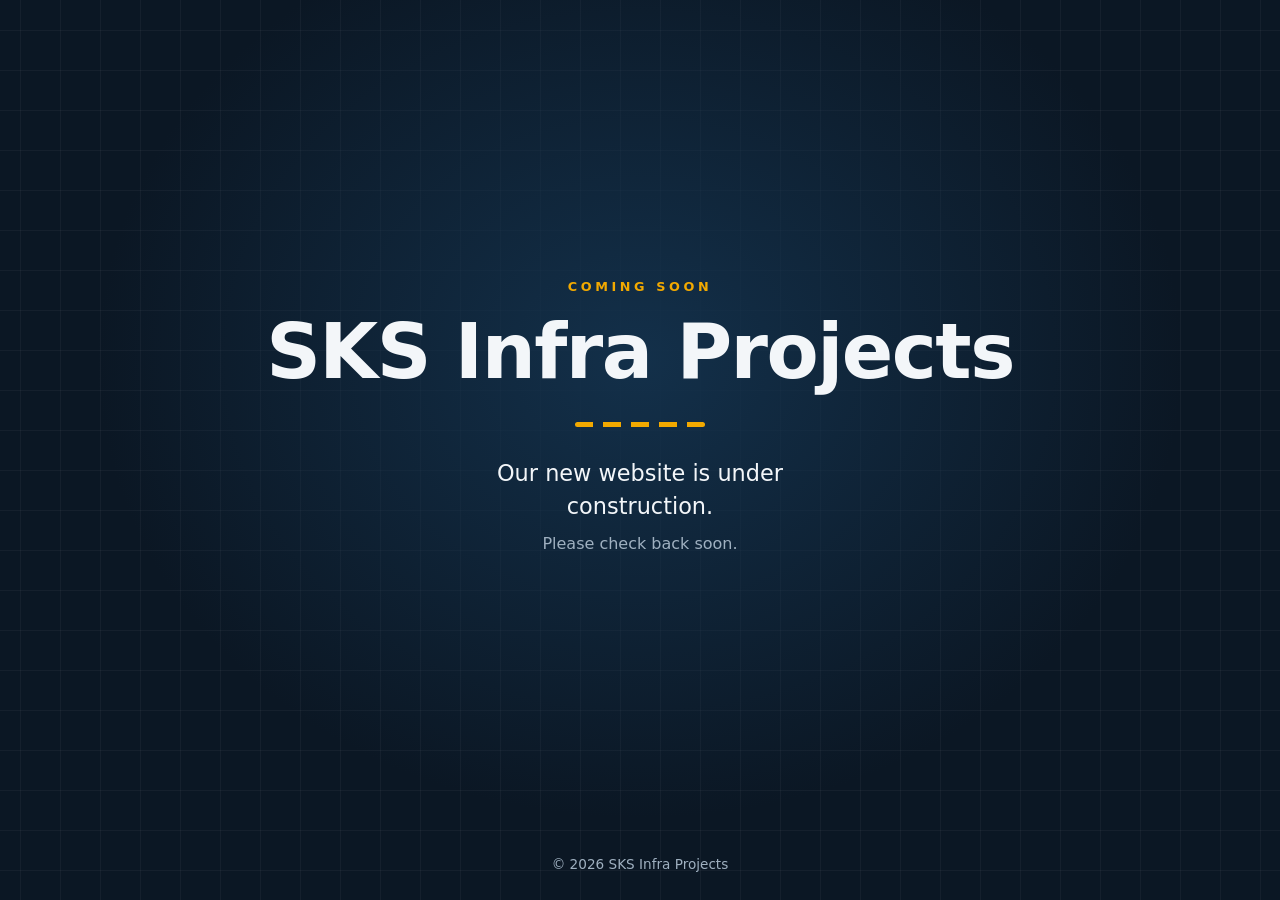
==== index.html @ acd29e77 "Restore the coming-soon page while the landing page is reviewed Takes the new landing page off the p" ====
<!doctype html>
<html lang="en">
<head>
<meta charset="utf-8">
<meta name="viewport" content="width=device-width, initial-scale=1">
<title>SKS Infra Projects</title>
<meta name="description" content="SKS Infra Projects. Our new website is coming soon.">
<meta name="theme-color" content="#0b1724">
<link rel="icon" href="data:image/svg+xml,%3Csvg xmlns='http://www.w3.org/2000/svg' viewBox='0 0 64 64'%3E%3Crect width='64' height='64' rx='12' fill='%230b1724'/%3E%3Crect x='12' y='29' width='16' height='6' rx='3' fill='%23f2a900'/%3E%3Crect x='36' y='29' width='16' height='6' rx='3' fill='%23f2a900'/%3E%3C/svg%3E">
<style>
  :root {
    --bg: #0b1724;
    --bg-glow: #13304a;
    --grid: rgba(255, 255, 255, 0.04);
    --text: #f3f6f9;
    --muted: #9fb0c0;
    --accent: #f2a900;
  }
  * { box-sizing: border-box; margin: 0; padding: 0; }
  body {
    min-height: 100vh;
    min-height: 100svh;
    display: flex;
    flex-direction: column;
    background-color: var(--bg);
    background-image:
      radial-gradient(ellipse at 50% 40%, var(--bg-glow) 0%, transparent 60%),
      linear-gradient(var(--grid) 1px, transparent 1px),
      linear-gradient(90deg, var(--grid) 1px, transparent 1px);
    background-size: 100% 100%, 40px 40px, 40px 40px;
    background-position: center;
    color: var(--text);
    font-family: "Segoe UI", system-ui, -apple-system, Roboto, "Helvetica Neue", Arial, sans-serif;
    -webkit-font-smoothing: antialiased;
  }
  main {
    flex: 1;
    display: flex;
    flex-direction: column;
    align-items: center;
    justify-content: center;
    text-align: center;
    padding: 48px 20px;
  }
  .eyebrow {
    color: var(--accent);
    font-size: 0.8rem;
    font-weight: 700;
    letter-spacing: 0.28em;
    text-transform: uppercase;
    margin-bottom: 18px;
  }
  h1 {
    font-size: clamp(2.4rem, 7.5vw, 4.75rem);
    font-weight: 800;
    letter-spacing: -0.02em;
    line-height: 1.05;
    text-wrap: balance;
  }
  .road {
    width: 130px;
    height: 5px;
    margin: 30px auto;
    border-radius: 3px;
    background: repeating-linear-gradient(90deg, var(--accent) 0 18px, transparent 18px 28px);
  }
  .lead {
    font-size: clamp(1.1rem, 2.6vw, 1.4rem);
    max-width: 30ch;
    line-height: 1.5;
  }
  .sub {
    color: var(--muted);
    margin-top: 10px;
    font-size: 1rem;
  }
  footer {
    text-align: center;
    padding: 24px 20px 28px;
    color: var(--muted);
    font-size: 0.85rem;
  }
</style>
</head>
<body>
  <main>
    <p class="eyebrow">Coming soon</p>
    <h1>SKS Infra Projects</h1>
    <div class="road" aria-hidden="true"></div>
    <p class="lead">Our new website is under construction.</p>
    <p class="sub">Please check back soon.</p>
  </main>
  <footer>&copy; 2026 SKS Infra Projects</footer>
</body>
</html>
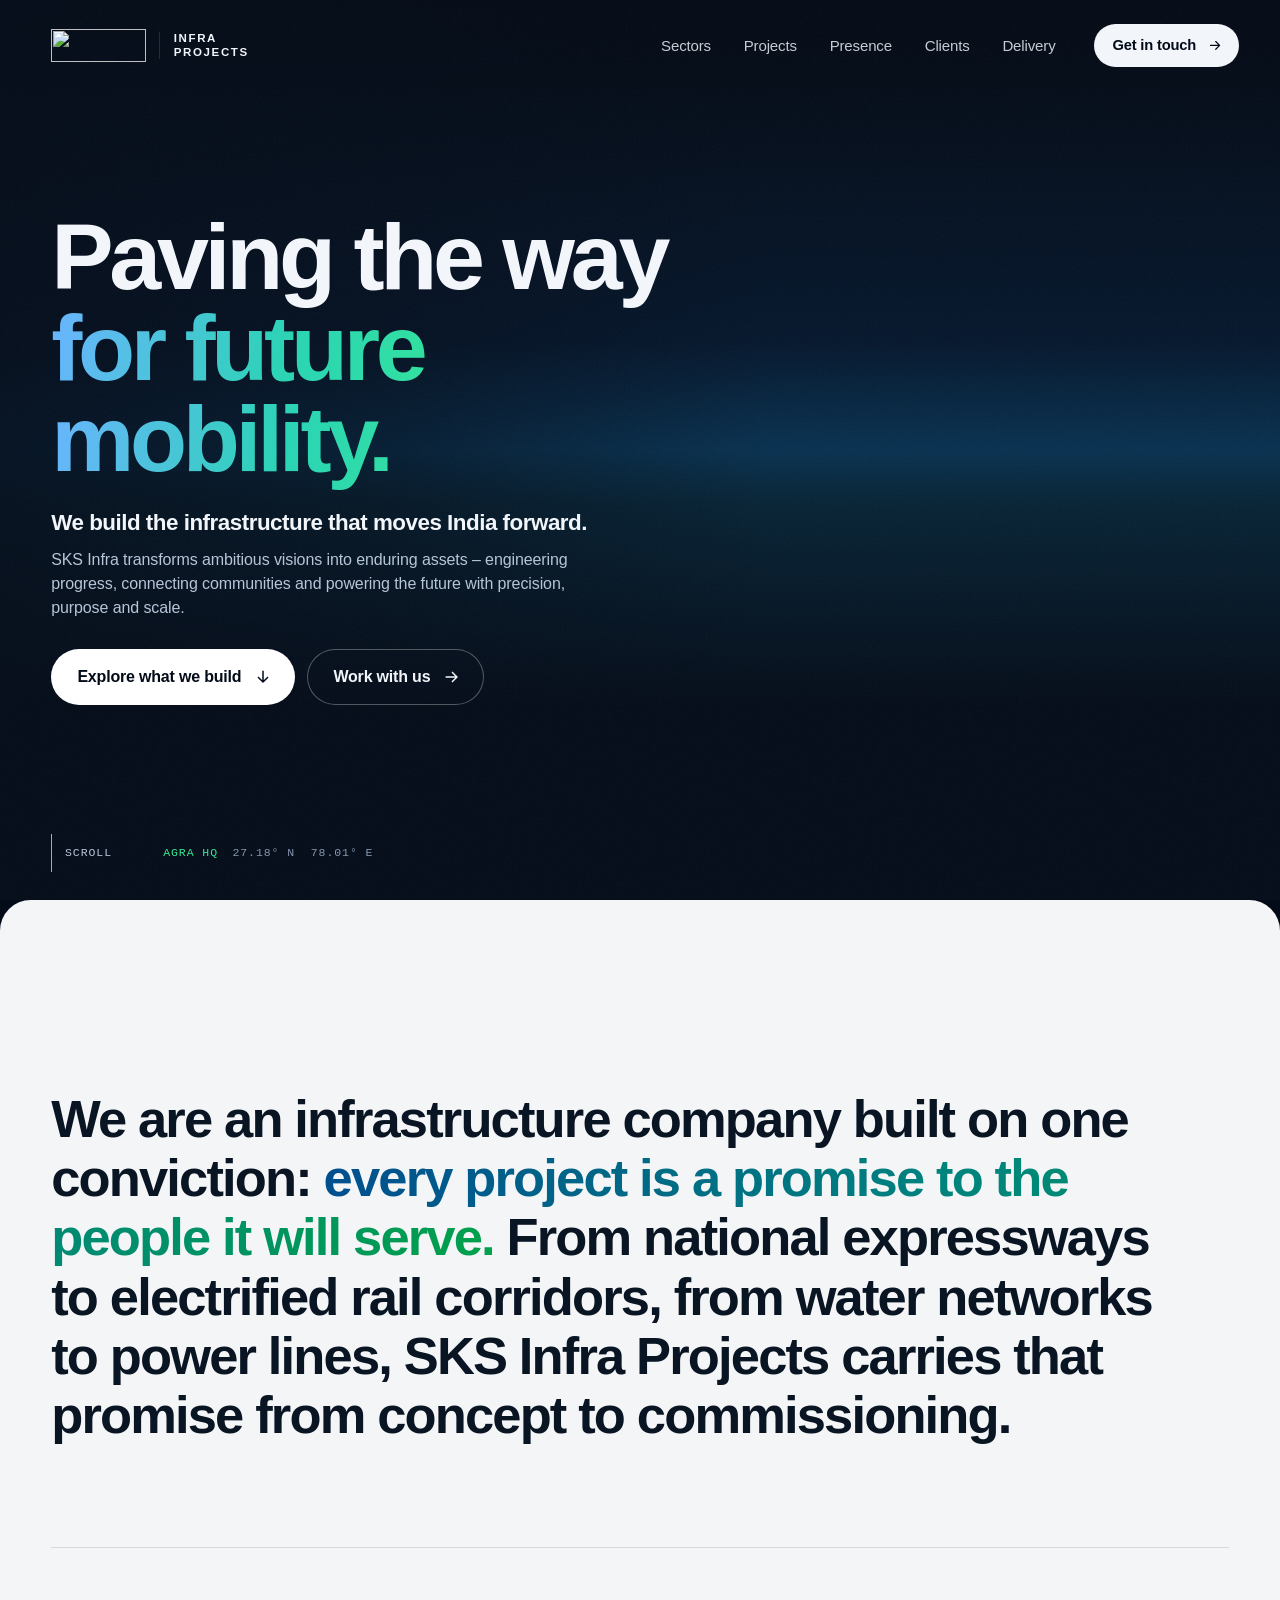
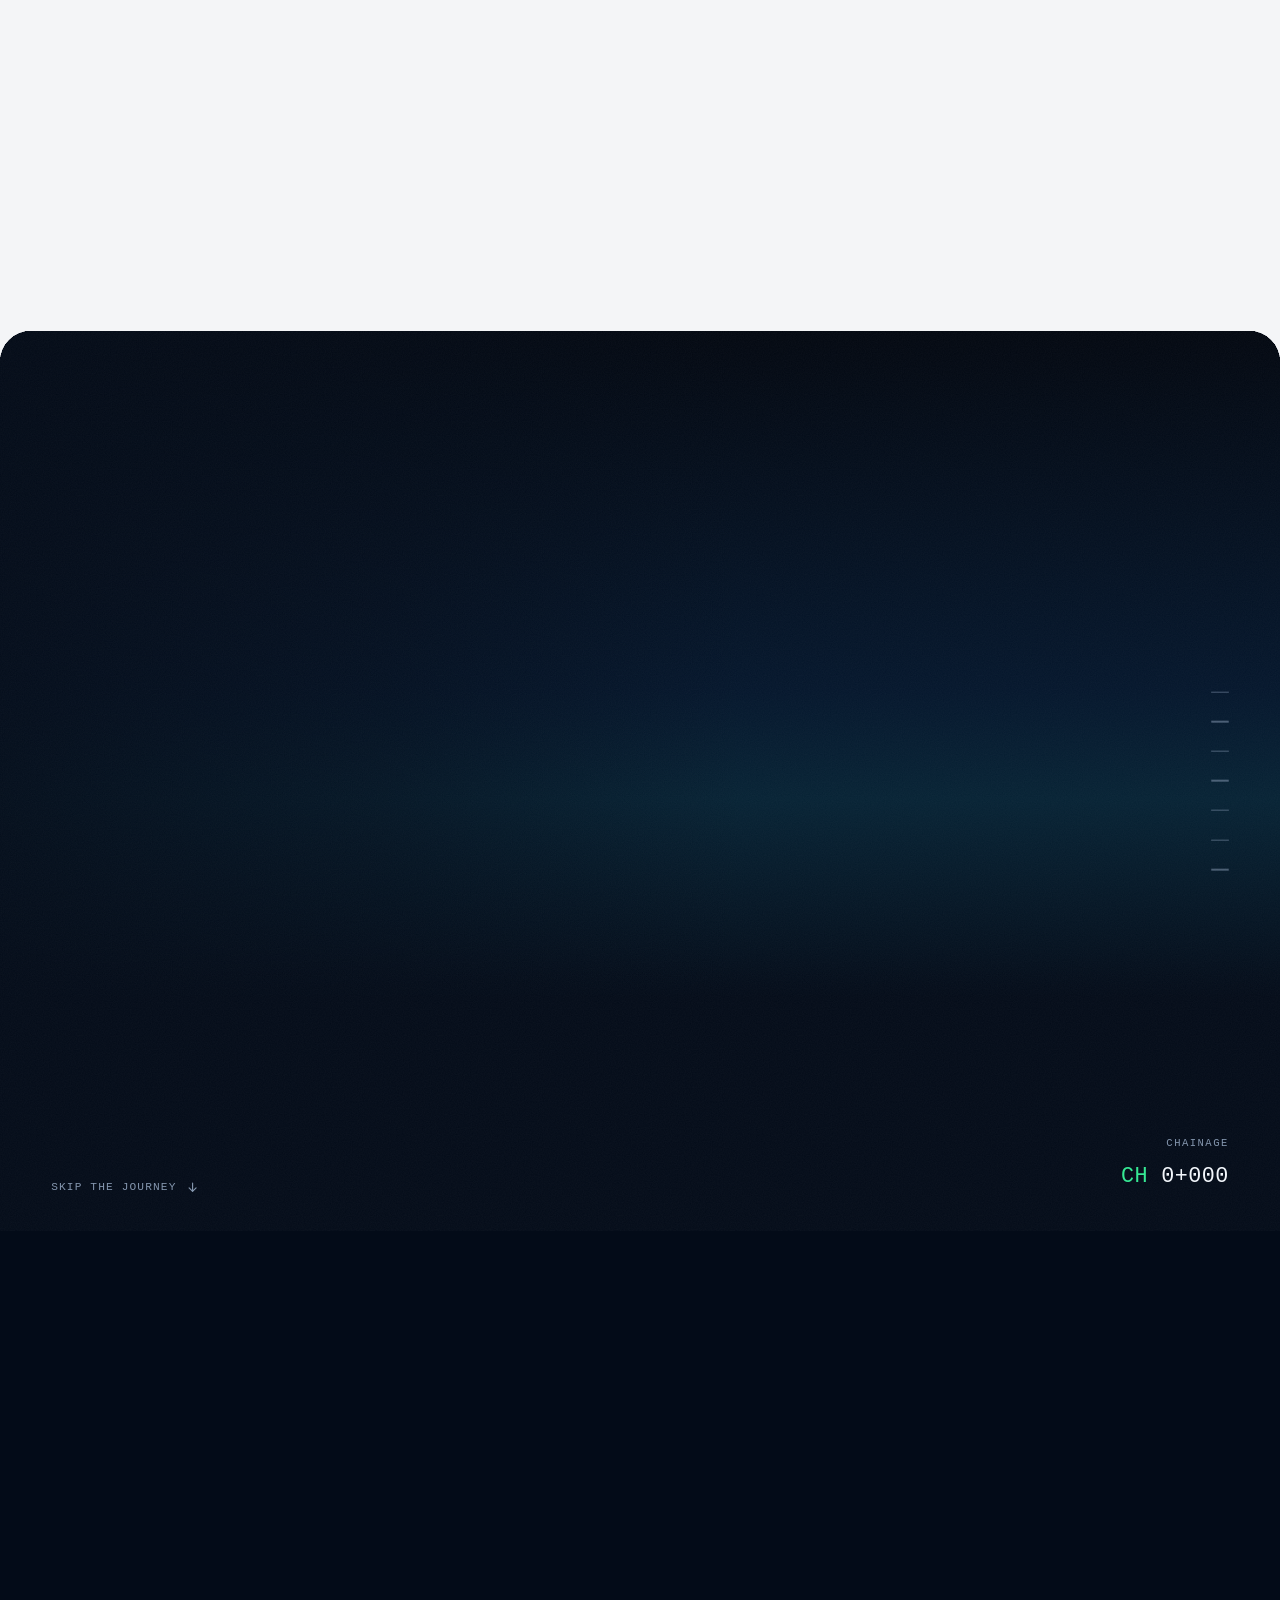
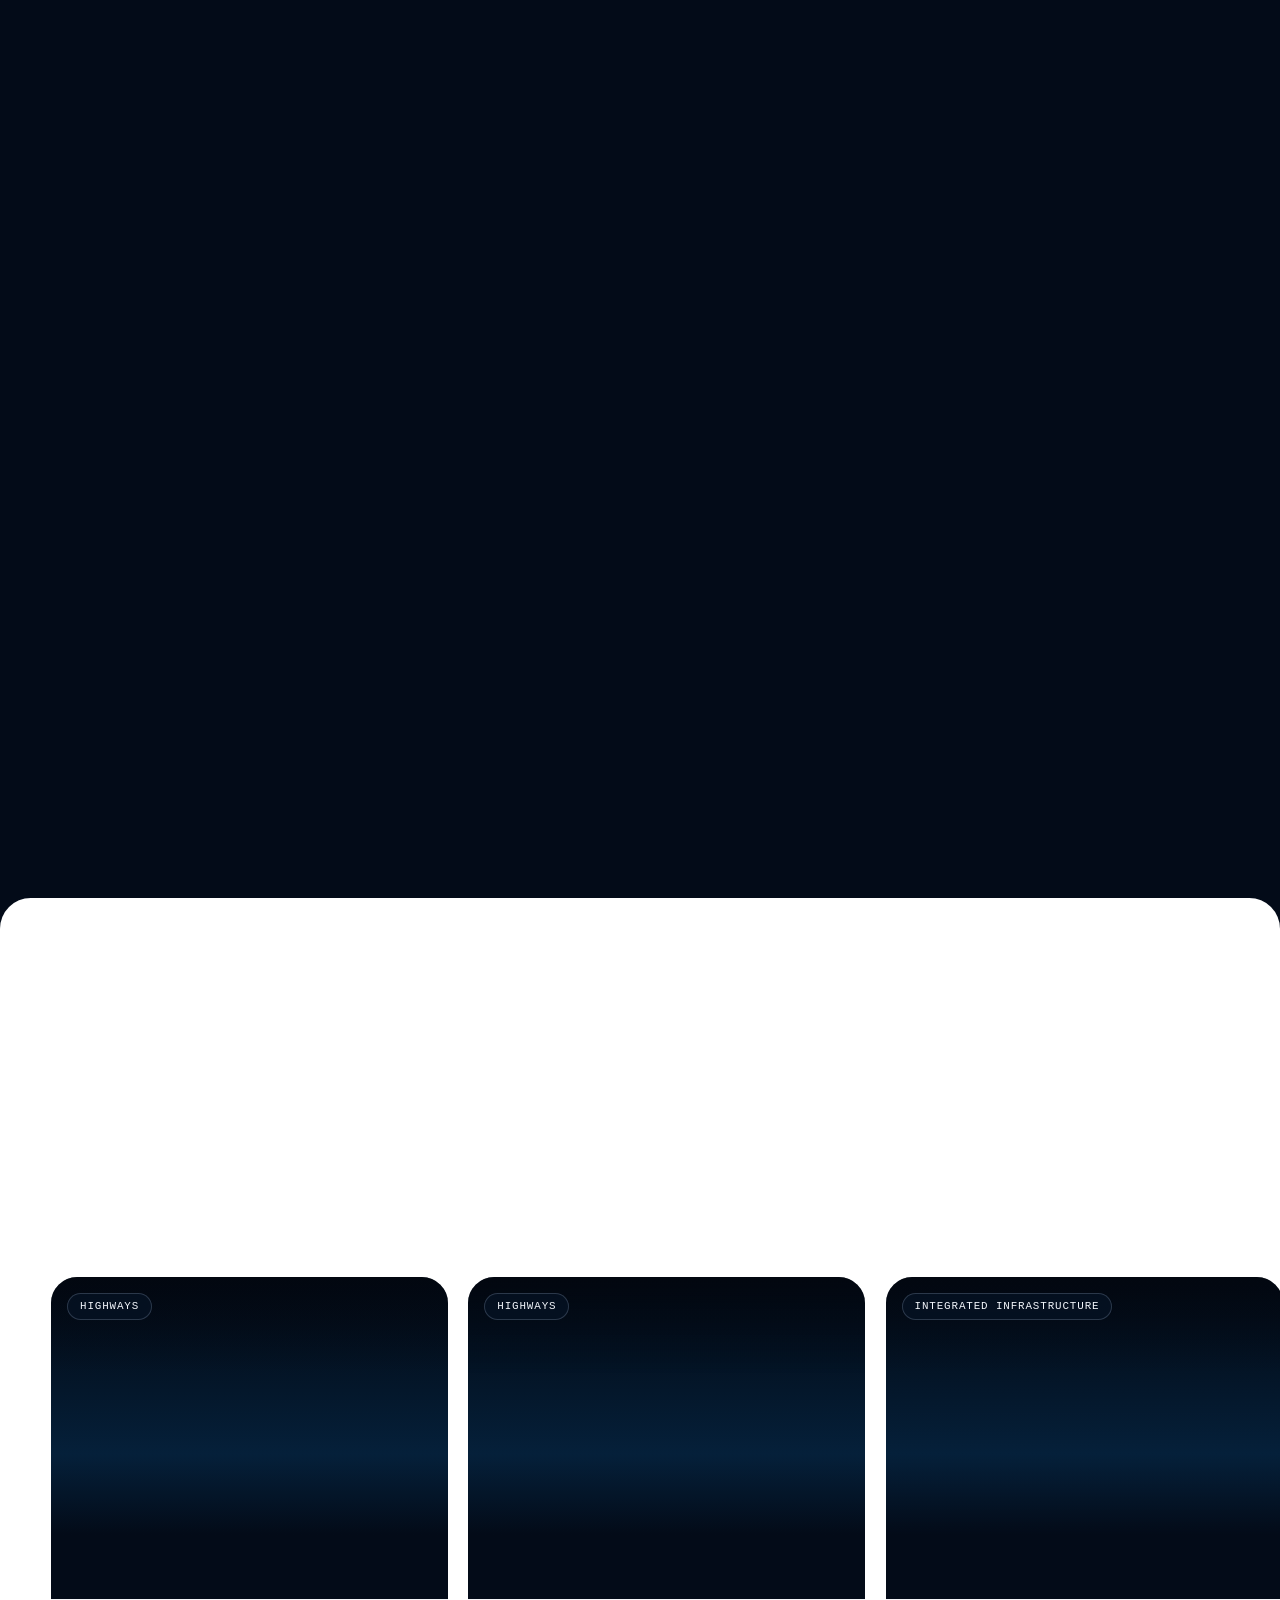
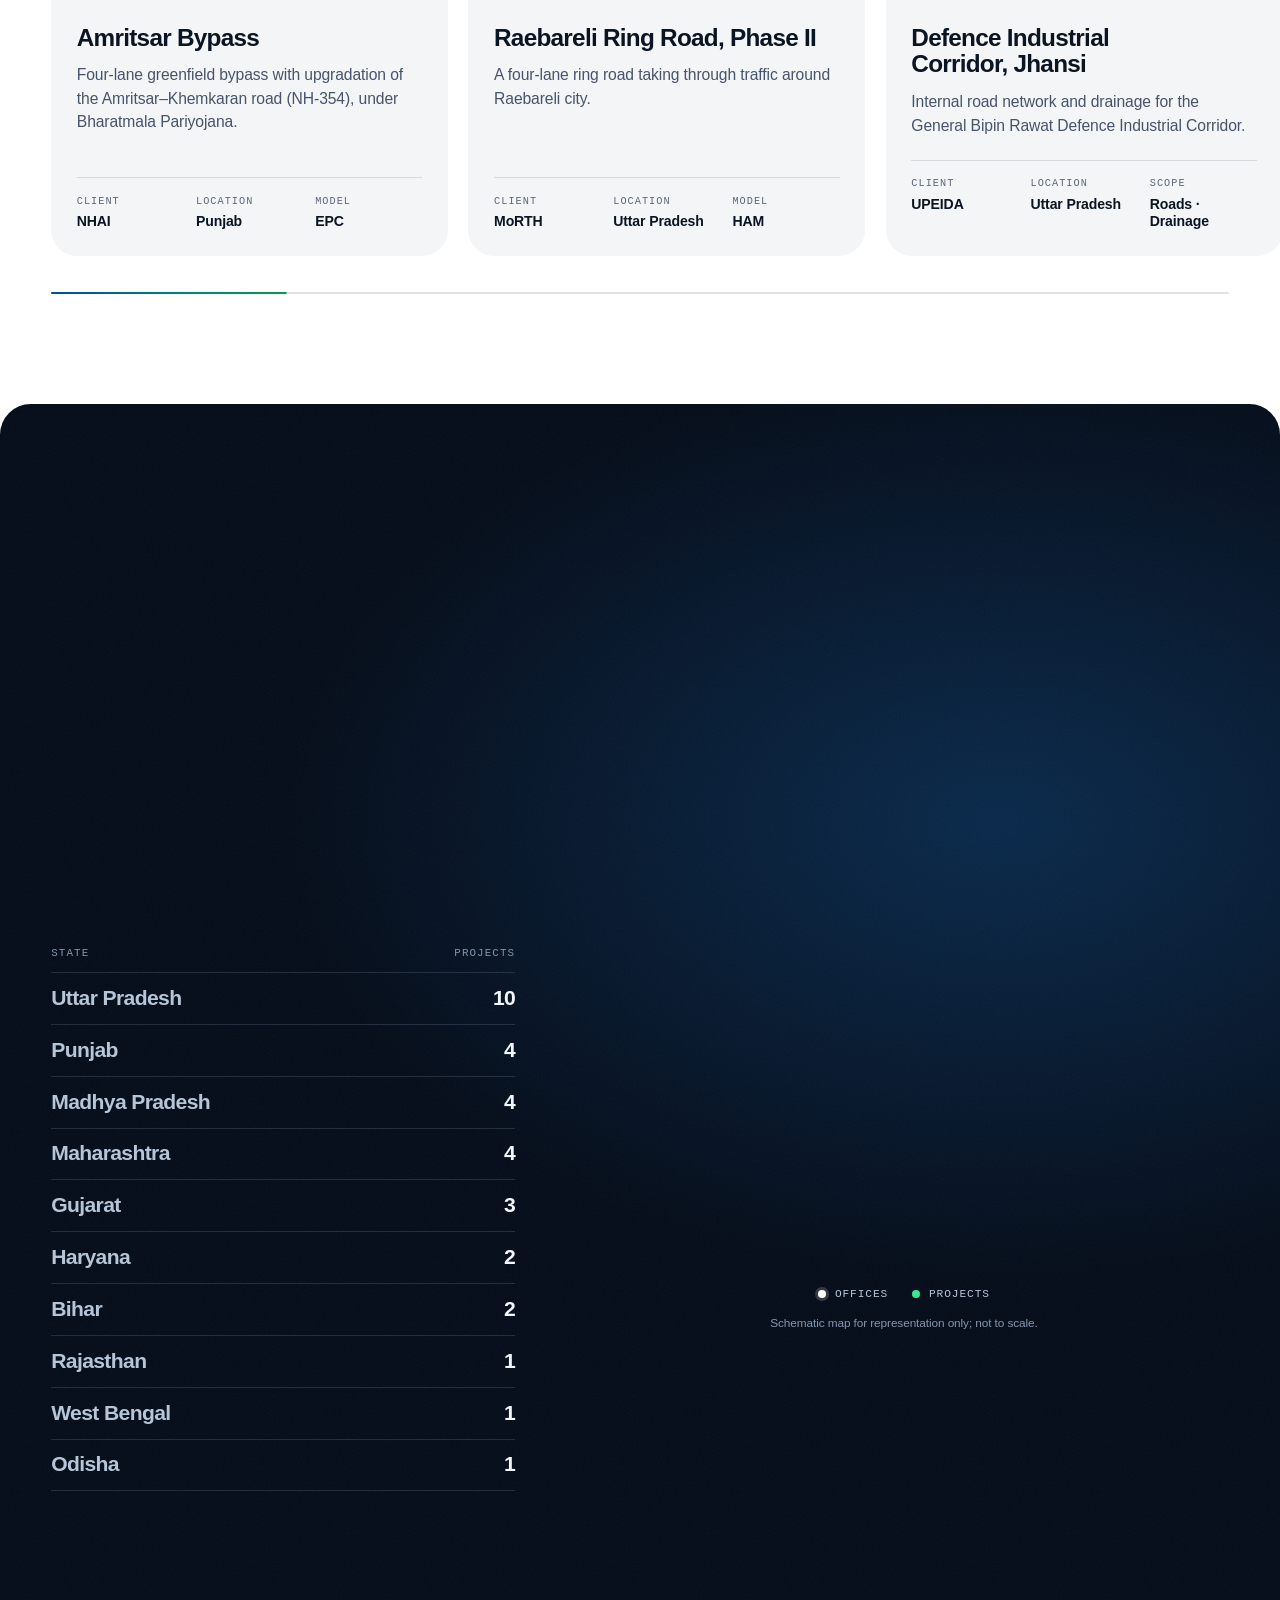
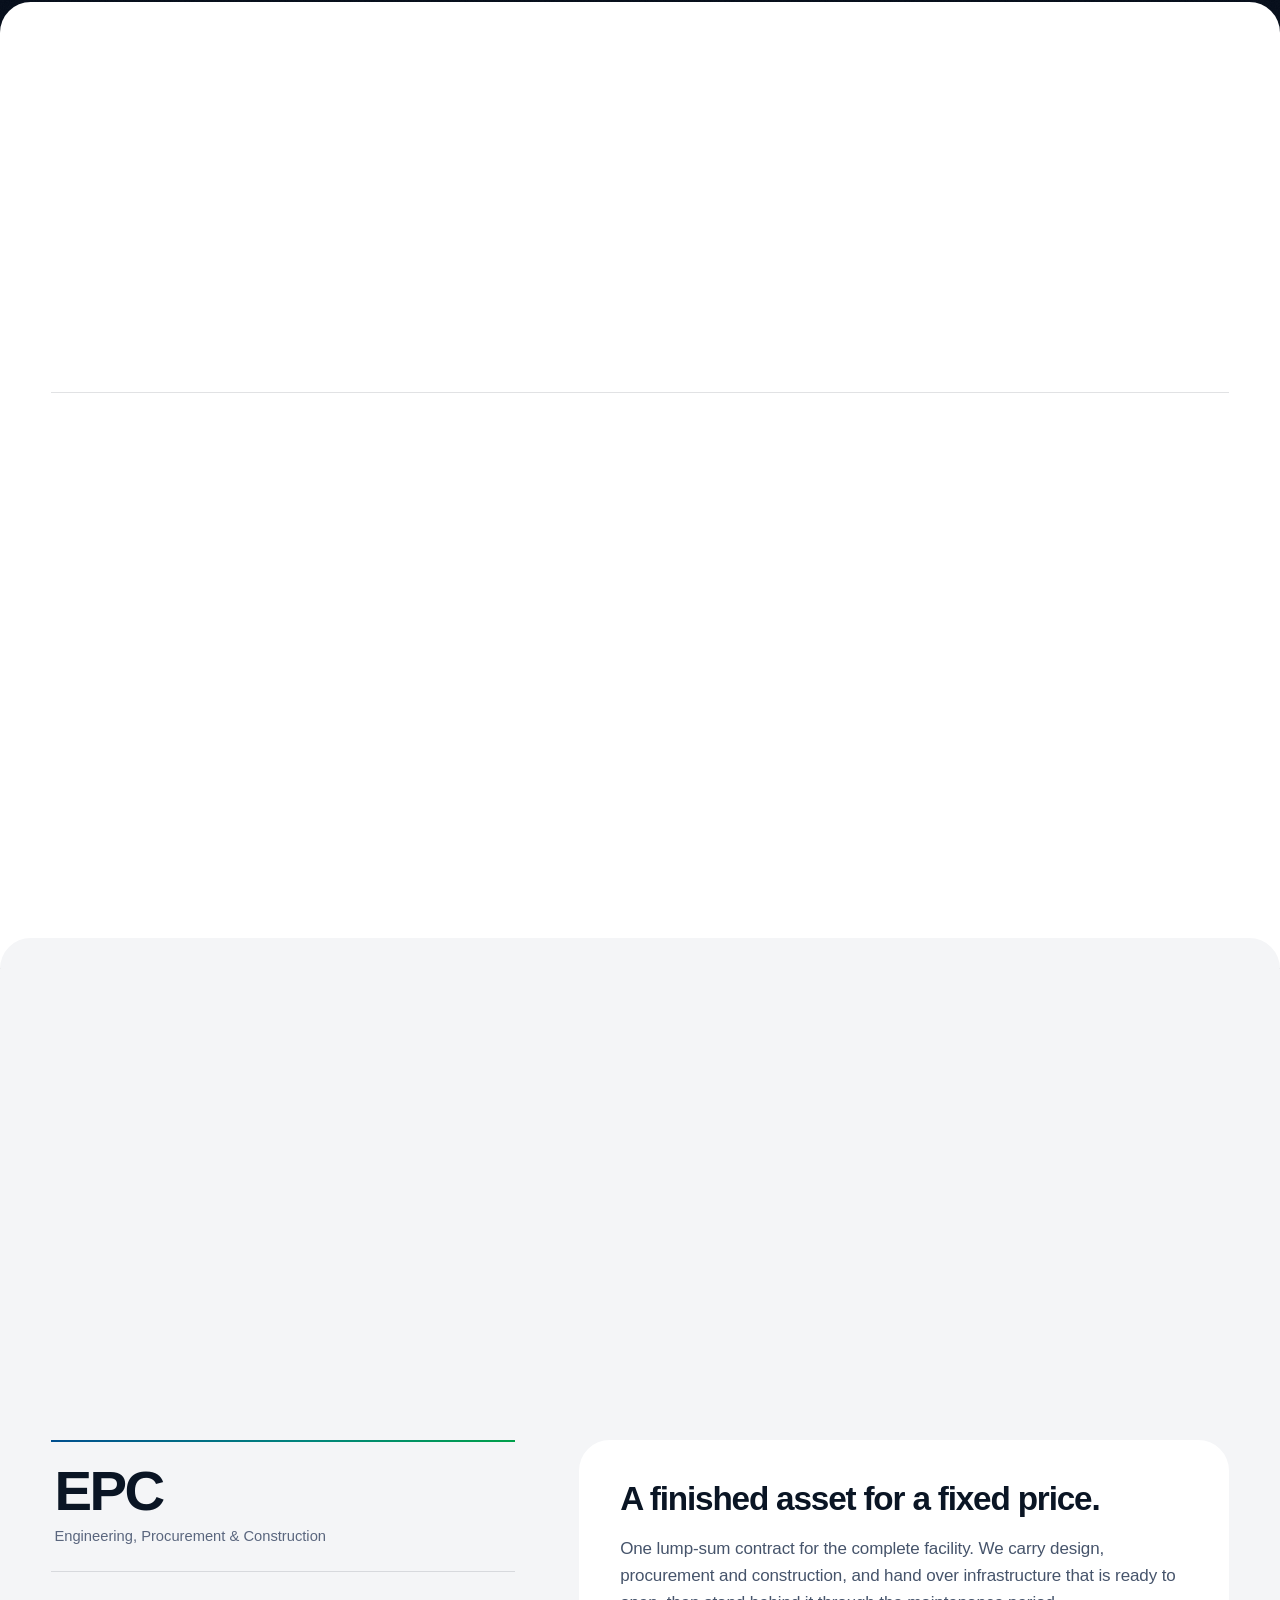
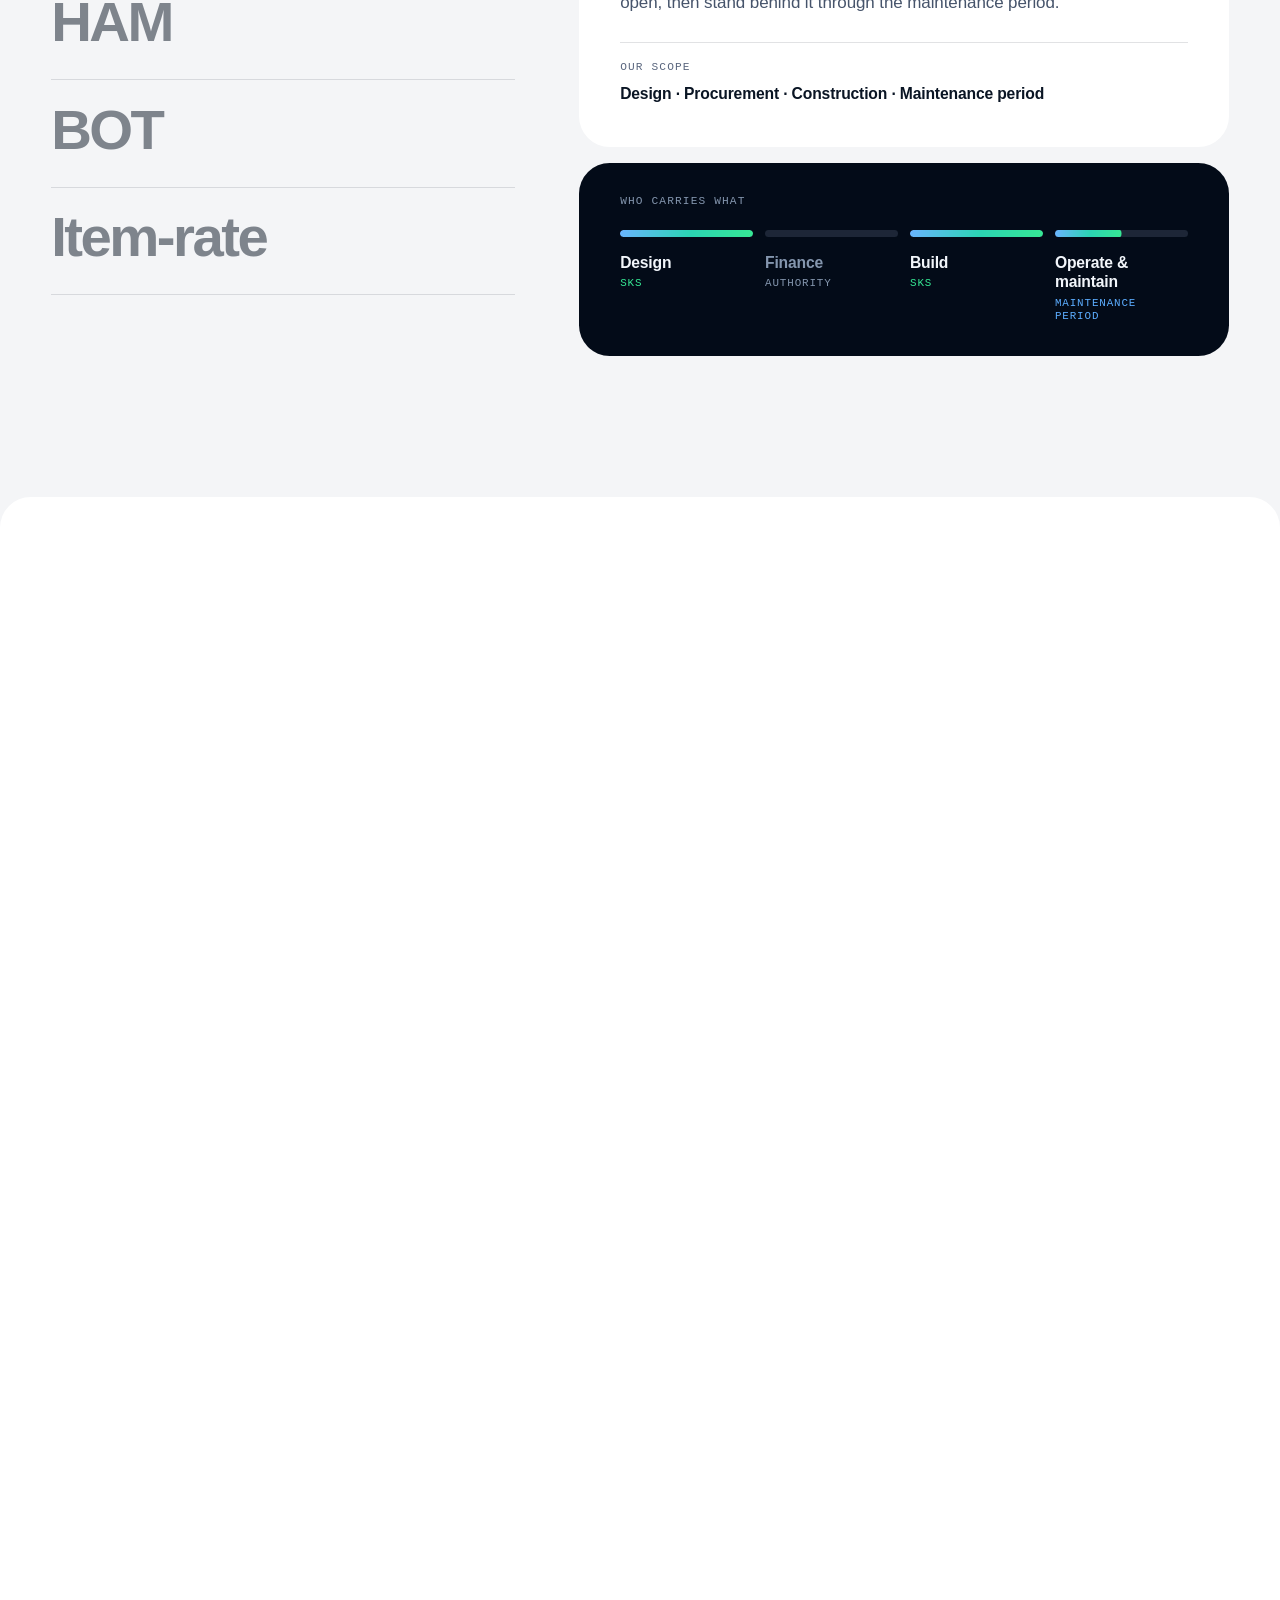
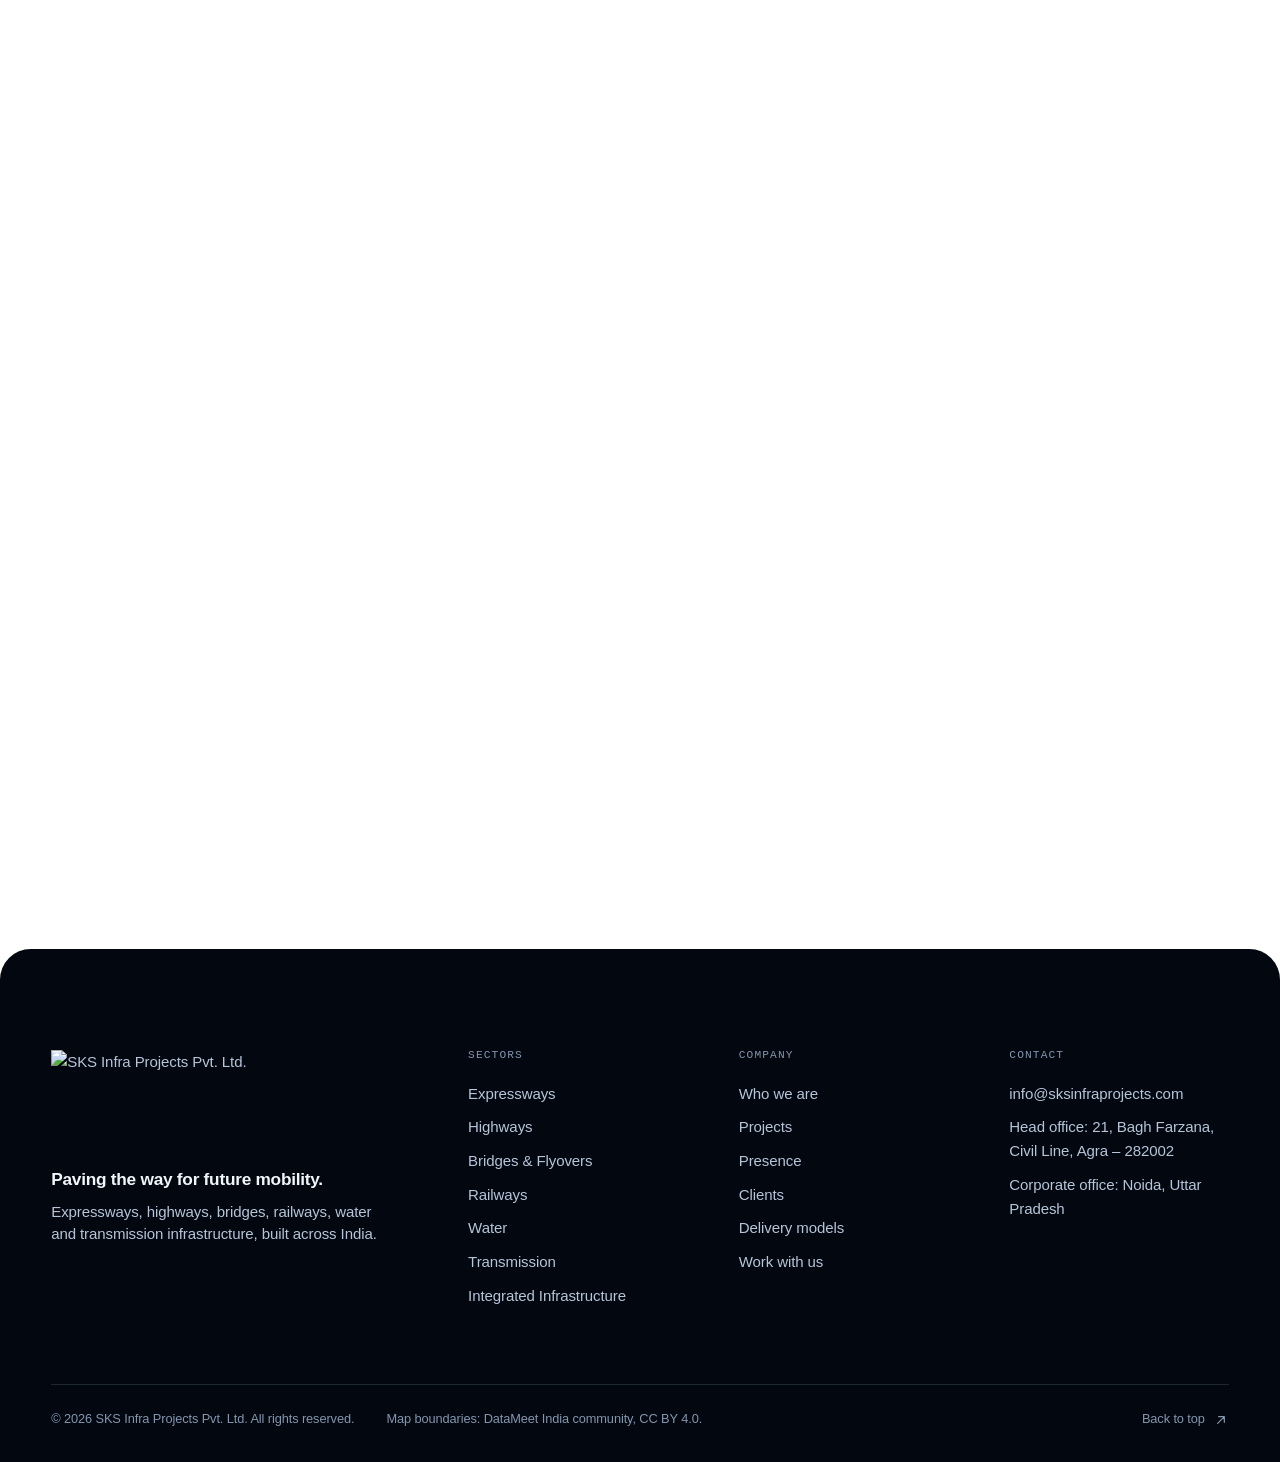
==== commit 18f82faf: "Apply first round of owner review to the landing page Not published: this stays on the review branch" ====
--- a/index.html
+++ b/index.html
@@ -1,95 +1,630 @@
 <!doctype html>
-<html lang="en">
+<html lang="en" class="no-js">
 <head>
 <meta charset="utf-8">
-<meta name="viewport" content="width=device-width, initial-scale=1">
-<title>SKS Infra Projects</title>
-<meta name="description" content="SKS Infra Projects. Our new website is coming soon.">
-<meta name="theme-color" content="#0b1724">
-<link rel="icon" href="data:image/svg+xml,%3Csvg xmlns='http://www.w3.org/2000/svg' viewBox='0 0 64 64'%3E%3Crect width='64' height='64' rx='12' fill='%230b1724'/%3E%3Crect x='12' y='29' width='16' height='6' rx='3' fill='%23f2a900'/%3E%3Crect x='36' y='29' width='16' height='6' rx='3' fill='%23f2a900'/%3E%3C/svg%3E">
-<style>
-  :root {
-    --bg: #0b1724;
-    --bg-glow: #13304a;
-    --grid: rgba(255, 255, 255, 0.04);
-    --text: #f3f6f9;
-    --muted: #9fb0c0;
-    --accent: #f2a900;
-  }
-  * { box-sizing: border-box; margin: 0; padding: 0; }
-  body {
-    min-height: 100vh;
-    min-height: 100svh;
-    display: flex;
-    flex-direction: column;
-    background-color: var(--bg);
-    background-image:
-      radial-gradient(ellipse at 50% 40%, var(--bg-glow) 0%, transparent 60%),
-      linear-gradient(var(--grid) 1px, transparent 1px),
-      linear-gradient(90deg, var(--grid) 1px, transparent 1px);
-    background-size: 100% 100%, 40px 40px, 40px 40px;
-    background-position: center;
-    color: var(--text);
-    font-family: "Segoe UI", system-ui, -apple-system, Roboto, "Helvetica Neue", Arial, sans-serif;
-    -webkit-font-smoothing: antialiased;
-  }
-  main {
-    flex: 1;
-    display: flex;
-    flex-direction: column;
-    align-items: center;
-    justify-content: center;
-    text-align: center;
-    padding: 48px 20px;
-  }
-  .eyebrow {
-    color: var(--accent);
-    font-size: 0.8rem;
-    font-weight: 700;
-    letter-spacing: 0.28em;
-    text-transform: uppercase;
-    margin-bottom: 18px;
-  }
-  h1 {
-    font-size: clamp(2.4rem, 7.5vw, 4.75rem);
-    font-weight: 800;
-    letter-spacing: -0.02em;
-    line-height: 1.05;
-    text-wrap: balance;
-  }
-  .road {
-    width: 130px;
-    height: 5px;
-    margin: 30px auto;
-    border-radius: 3px;
-    background: repeating-linear-gradient(90deg, var(--accent) 0 18px, transparent 18px 28px);
-  }
-  .lead {
-    font-size: clamp(1.1rem, 2.6vw, 1.4rem);
-    max-width: 30ch;
-    line-height: 1.5;
-  }
-  .sub {
-    color: var(--muted);
-    margin-top: 10px;
-    font-size: 1rem;
-  }
-  footer {
-    text-align: center;
-    padding: 24px 20px 28px;
-    color: var(--muted);
-    font-size: 0.85rem;
-  }
-</style>
+<meta name="viewport" content="width=device-width, initial-scale=1, viewport-fit=cover">
+<title>SKS Infra Projects | Expressways, Highways, Bridges, Railways, Water &amp; Transmission</title>
+<meta name="description" content="SKS Infra Projects builds expressways, highways, bridges and flyovers, railway electrification, water and power transmission infrastructure across India, under EPC, HAM, BOT and item-rate contracts.">
+<link rel="canonical" href="https://sksinfraprojects.com/">
+<meta name="theme-color" content="#030b18">
+<meta name="color-scheme" content="dark light">
+
+<meta property="og:type" content="website">
+<meta property="og:site_name" content="SKS Infra Projects">
+<meta property="og:title" content="SKS Infra Projects | Paving the way for future mobility">
+<meta property="og:description" content="We build the infrastructure that moves India forward: expressways, highways, bridges, railways, water and power transmission, under EPC, HAM, BOT and item-rate contracts.">
+<meta property="og:url" content="https://sksinfraprojects.com/">
+<meta property="og:image" content="https://sksinfraprojects.com/assets/img/og-image.jpg">
+<meta property="og:image:width" content="1200">
+<meta property="og:image:height" content="630">
+<meta property="og:locale" content="en_IN">
+<meta name="twitter:card" content="summary_large_image">
+
+<link rel="icon" href="favicon.ico" sizes="48x48">
+<link rel="icon" href="assets/img/favicon.svg" type="image/svg+xml">
+<link rel="apple-touch-icon" href="assets/img/apple-touch-icon.png">
+<link rel="manifest" href="site.webmanifest">
+
+<link rel="preload" href="assets/fonts/mona-sans-latin-var.woff2" as="font" type="font/woff2" crossorigin>
+<link rel="stylesheet" href="assets/css/main.css">
+<link rel="modulepreload" href="assets/js/main.js">
+<link rel="modulepreload" href="assets/js/world.js">
+<link rel="modulepreload" href="assets/js/renderer.js">
+<script>document.documentElement.className = 'js';</script>
+
+<script type="application/ld+json">
+{
+  "@context": "https://schema.org",
+  "@type": "Organization",
+  "name": "SKS Infra Projects Pvt. Ltd.",
+  "alternateName": "SKS Infra Projects",
+  "url": "https://sksinfraprojects.com/",
+  "logo": "https://sksinfraprojects.com/assets/img/icon-512.png",
+  "description": "Infrastructure company building expressways, highways, bridges and flyovers, railway electrification, water and power transmission infrastructure across India.",
+  "email": "info@sksinfraprojects.com",
+  "areaServed": { "@type": "Country", "name": "India" },
+  "slogan": "Paving the way for future mobility",
+  "address": { "@type": "PostalAddress", "streetAddress": "21, Bagh Farzana, Civil Line", "addressLocality": "Agra", "postalCode": "282002", "addressRegion": "Uttar Pradesh", "addressCountry": "IN" },
+  "location": [
+    { "@type": "Place", "name": "Head Office", "address": { "@type": "PostalAddress", "streetAddress": "21, Bagh Farzana, Civil Line", "addressLocality": "Agra", "postalCode": "282002", "addressRegion": "Uttar Pradesh", "addressCountry": "IN" } },
+    { "@type": "Place", "name": "Corporate Office", "address": { "@type": "PostalAddress", "addressLocality": "Noida", "addressRegion": "Uttar Pradesh", "addressCountry": "IN" } }
+  ],
+  "knowsAbout": ["Expressways", "Highways", "Bridges and flyovers", "Railway electrification", "Water infrastructure", "Power transmission and distribution", "EPC", "Hybrid Annuity Model", "Build Operate Transfer"]
+}
+</script>
 </head>
+
 <body>
-  <main>
-    <p class="eyebrow">Coming soon</p>
-    <h1>SKS Infra Projects</h1>
-    <div class="road" aria-hidden="true"></div>
-    <p class="lead">Our new website is under construction.</p>
-    <p class="sub">Please check back soon.</p>
-  </main>
-  <footer>&copy; 2026 SKS Infra Projects</footer>
+<a class="skip" href="#main">Skip to content</a>
+
+<!-- shared icons -->
+<svg class="sprite" aria-hidden="true" focusable="false">
+  <symbol id="i-arrow" viewBox="0 0 24 24"><path d="M5 12h13M12.5 6.5 18 12l-5.5 5.5" fill="none" stroke="currentColor" stroke-width="1.8" stroke-linecap="round" stroke-linejoin="round"/></symbol>
+  <symbol id="i-arrow-up" viewBox="0 0 24 24"><path d="M7 17 17 7M8.5 7H17v8.5" fill="none" stroke="currentColor" stroke-width="1.8" stroke-linecap="round" stroke-linejoin="round"/></symbol>
+  <symbol id="i-pin" viewBox="0 0 24 24"><path d="M12 21s-6.5-5.7-6.5-10.5a6.5 6.5 0 0 1 13 0C18.5 15.3 12 21 12 21z" fill="none" stroke="currentColor" stroke-width="1.7" stroke-linejoin="round"/><circle cx="12" cy="10.4" r="2.3" fill="none" stroke="currentColor" stroke-width="1.7"/></symbol>
+  <symbol id="i-mail" viewBox="0 0 24 24"><rect x="3.5" y="5.5" width="17" height="13" rx="2.6" fill="none" stroke="currentColor" stroke-width="1.7"/><path d="m4.6 7.6 7.4 5.9 7.4-5.9" fill="none" stroke="currentColor" stroke-width="1.7" stroke-linecap="round" stroke-linejoin="round"/></symbol>
+  <symbol id="i-building" viewBox="0 0 24 24"><path d="M5 20V6.6L12 4v16M12 9.2l7 2V20M3.5 20h17M8 9.4h1.4M8 12.8h1.4M8 16.2h1.4M15.2 14.2h1.4M15.2 17.2h1.4" fill="none" stroke="currentColor" stroke-width="1.7" stroke-linecap="round" stroke-linejoin="round"/></symbol>
+  <symbol id="i-down" viewBox="0 0 24 24"><path d="M12 5v13M6.5 12.5 12 18l5.5-5.5" fill="none" stroke="currentColor" stroke-width="1.8" stroke-linecap="round" stroke-linejoin="round"/></symbol>
+</svg>
+
+<!-- ================================================================== -->
+<!-- Navigation                                                          -->
+<!-- ================================================================== -->
+<header class="nav" data-nav>
+  <div class="nav__bar">
+    <a class="brand" href="#top" aria-label="SKS Infra Projects, home">
+      <span class="brand__mark">
+        <img class="brand__img brand__img--light" src="assets/img/logo-mark-light.svg" width="96" height="34" alt="">
+        <img class="brand__img brand__img--color" src="assets/img/logo-mark.svg" width="96" height="34" alt="">
+      </span>
+      <span class="brand__name">Infra Projects</span>
+    </a>
+    <nav class="nav__links" aria-label="Primary">
+      <a href="#sectors">Sectors</a>
+      <a href="#projects">Projects</a>
+      <a href="#presence">Presence</a>
+      <a href="#clients">Clients</a>
+      <a href="#delivery">Delivery</a>
+    </nav>
+    <a class="btn btn--nav" href="#contact"><span>Get in touch</span><svg class="btn__icon"><use href="#i-arrow"/></svg></a>
+    <button class="nav__toggle" type="button" aria-expanded="false" aria-controls="menu">
+      <span class="nav__toggle-label">Menu</span>
+      <span class="nav__toggle-bars" aria-hidden="true"><i></i><i></i></span>
+    </button>
+  </div>
+  <div class="nav__progress" aria-hidden="true"><i data-progress></i></div>
+</header>
+
+<div class="menu" id="menu" hidden>
+  <nav class="menu__links" aria-label="Menu">
+    <a href="#sectors"><span>01</span>Sectors</a>
+    <a href="#projects"><span>02</span>Projects</a>
+    <a href="#presence"><span>03</span>Presence</a>
+    <a href="#clients"><span>04</span>Clients</a>
+    <a href="#delivery"><span>05</span>Delivery</a>
+    <a href="#contact"><span>06</span>Contact</a>
+  </nav>
+  <div class="menu__foot">
+    <a href="mailto:info@sksinfraprojects.com">info@sksinfraprojects.com</a>
+    <span>Agra · Noida</span>
+  </div>
+</div>
+
+<main id="main">
+
+<!-- ================================================================== -->
+<!-- Hero                                                                -->
+<!-- ================================================================== -->
+<div class="curtain">
+<section class="hero" id="top" data-theme="dark" aria-labelledby="hero-title">
+  <!-- Film. To use real footage later, add:
+       <video class="hero__video" autoplay muted loop playsinline poster="assets/media/hero.jpg"><source src="assets/media/hero.mp4" type="video/mp4"></video>
+       directly inside .hero__media (see README). -->
+  <div class="hero__media" aria-hidden="true">
+    <div class="stage" data-stage="hero"><canvas data-sky></canvas><canvas data-lines></canvas></div>
+  </div>
+  <div class="hero__scrim" aria-hidden="true"></div>
+  <div class="grain" aria-hidden="true"></div>
+
+  <div class="hero__content container">
+    <h1 class="hero__title" id="hero-title">
+      <span class="line"><span>Paving the way</span></span>
+      <span class="line"><span><em>for future</em></span></span>
+      <span class="line"><span><em>mobility.</em></span></span>
+    </h1>
+    <p class="hero__lead">We build the infrastructure that moves India forward.</p>
+    <p class="hero__lede">SKS Infra transforms ambitious visions into enduring assets – engineering progress, connecting communities and powering the future with precision, purpose and scale.</p>
+    <div class="hero__cta">
+      <a class="btn btn--primary" href="#sectors" data-magnetic><span>Explore what we build</span><svg class="btn__icon"><use href="#i-down"/></svg></a>
+      <a class="btn btn--ghost" href="#partners" data-magnetic><span>Work with us</span><svg class="btn__icon"><use href="#i-arrow"/></svg></a>
+    </div>
+  </div>
+
+  <div class="hero__foot container">
+    <a class="scrollcue" href="#about"><i></i><span>Scroll</span></a>
+    <p class="hero__coord" aria-hidden="true"><span>Agra HQ</span>27.18° N &nbsp;78.01° E</p>
+  </div>
+</section>
+
+<!-- ================================================================== -->
+<!-- Who we are                                                          -->
+<!-- ================================================================== -->
+<section class="manifesto sheet" id="about" data-theme="light" aria-labelledby="about-title">
+  <div class="container">
+    <p class="eyebrow" data-reveal><i></i>Who we are</p>
+    <h2 class="manifesto__text" id="about-title" data-words>We are an infrastructure company built on one conviction: <em>every project is a promise to the people it will serve.</em> From national expressways to electrified rail corridors, from water networks to power lines, SKS Infra Projects carries that promise from concept to commissioning.</h2>
+
+    <div class="manifesto__grid">
+      <p class="manifesto__aside" data-reveal>Headquartered in Agra with a corporate office in Noida, our teams are on site across India's road, rail and power corridors, working for the authorities that plan the nation's growth.</p>
+      <ul class="pillars">
+        <li data-reveal style="--i:0">
+          <svg viewBox="0 0 48 48" aria-hidden="true"><path d="M6 38h36M10 38V20l14-9 14 9v18M19 38V27h10v11"/><circle cx="24" cy="19" r="1.6"/></svg>
+          <h3>Engineering first</h3>
+          <p>Design, planning and method are settled before the first machine moves, so what gets built is what was promised.</p>
+        </li>
+        <li data-reveal style="--i:1">
+          <svg viewBox="0 0 48 48" aria-hidden="true"><circle cx="24" cy="24" r="5"/><circle cx="24" cy="24" r="16"/><path d="M24 4v6M24 38v6M4 24h6M38 24h6"/></svg>
+          <h3>One accountable team</h3>
+          <p>Civil, structural, electrical and systems work run to a single programme, with nothing lost at the hand-offs.</p>
+        </li>
+        <li data-reveal style="--i:2">
+          <svg viewBox="0 0 48 48" aria-hidden="true"><path d="M4 34c8-14 14-20 20-20s12 6 20 20M4 34h40M14 34V22M24 34V14M34 34V22"/></svg>
+          <h3>Built to be relied on</h3>
+          <p>Public infrastructure is judged over decades. We build, test and hand over with that horizon in mind.</p>
+        </li>
+      </ul>
+    </div>
+  </div>
+</section>
+</div><!-- /.curtain -->
+
+<!-- ================================================================== -->
+<!-- Sectors: the corridor journey                                       -->
+<!-- ================================================================== -->
+<section class="journey sheet sheet--dark" id="sectors" data-theme="dark" aria-labelledby="sectors-title">
+  <div class="journey__track" data-journey>
+    <div class="journey__pin">
+      <div class="stage" data-stage="journey" aria-hidden="true"><canvas data-sky></canvas><canvas data-lines></canvas></div>
+      <div class="journey__scrim" aria-hidden="true"></div>
+      <div class="grain" aria-hidden="true"></div>
+
+      <div class="journey__ui container">
+        <a class="journey__skip" href="#delivery">Skip the journey<svg><use href="#i-down"/></svg></a>
+        <header class="journey__intro" data-chapter="intro">
+          <p class="eyebrow"><i></i>What we build</p>
+          <h2 id="sectors-title">One corridor.<br>Every kind of infrastructure.</h2>
+          <p>Scroll to travel a single line through all seven sectors we work in.</p>
+        </header>
+
+        <ol class="chapters">
+          <li class="chapter" data-chapter="0">
+            <p class="chapter__index"><b>01</b> / 07</p>
+            <h3>Expressways</h3>
+            <p class="chapter__lede">Greenfield, access-controlled corridors engineered for speed, safety and decades of traffic.</p>
+            <ul class="tags"><li>Greenfield alignments</li><li>Multi-lane carriageways</li><li>Interchanges and structures</li></ul>
+          </li>
+          <li class="chapter" data-chapter="1">
+            <p class="chapter__index"><b>02</b> / 07</p>
+            <h3>Highways</h3>
+            <p class="chapter__lede">National and state highways, bypasses and ring roads that carry traffic through and around growing cities.</p>
+            <ul class="tags"><li>Two-lane with paved shoulders to four-lane</li><li>Bypasses and ring roads</li><li>Widening and upgradation</li></ul>
+          </li>
+          <li class="chapter" data-chapter="2">
+            <p class="chapter__index"><b>03</b> / 07</p>
+            <h3>Bridges &amp; Flyovers</h3>
+            <p class="chapter__lede">The structures that lift an alignment over rivers, railways and junctions.</p>
+            <ul class="tags"><li>Major and minor bridges</li><li>Flyovers and viaducts</li><li>Vehicular underpasses</li></ul>
+          </li>
+          <li class="chapter" data-chapter="3">
+            <p class="chapter__index"><b>04</b> / 07</p>
+            <h3>Railways</h3>
+            <p class="chapter__lede">Overhead electrification and traction power that let trains run faster and heavier.</p>
+            <ul class="tags"><li>25 kV and 2×25 kV overhead equipment</li><li>Traction upgrades for higher speeds</li><li>Electrification of new and doubled lines</li></ul>
+          </li>
+          <li class="chapter" data-chapter="4">
+            <p class="chapter__index"><b>05</b> / 07</p>
+            <h3>Water</h3>
+            <p class="chapter__lede">Networks that carry water to where it is needed, and take it safely away.</p>
+            <ul class="tags"><li>Water supply networks</li><li>Pipelines and distribution</li><li>Stormwater drainage</li></ul>
+          </li>
+          <li class="chapter" data-chapter="5">
+            <p class="chapter__index"><b>06</b> / 07</p>
+            <h3>Transmission</h3>
+            <p class="chapter__lede">Power networks strengthened from the substation to the last service line.</p>
+            <ul class="tags"><li>HT and LT network infrastructure</li><li>Loss-reduction programmes</li><li>Transmission and distribution lines</li></ul>
+          </li>
+          <li class="chapter" data-chapter="6">
+            <p class="chapter__index"><b>07</b> / 07</p>
+            <h3>Integrated Infrastructure</h3>
+            <p class="chapter__lede">Industrial corridors and townships where roads, drainage, utilities and power arrive as one programme.</p>
+            <ul class="tags"><li>Industrial corridors</li><li>Internal roads and drainage</li><li>Utilities and power</li></ul>
+          </li>
+        </ol>
+
+        <div class="journey__hud" aria-hidden="true">
+          <span class="hud__label">Chainage</span>
+          <span class="hud__value" data-chainage>0+000</span>
+        </div>
+
+        <nav class="journey__rail" aria-label="Sector chapters">
+          <button type="button" data-jump="0" aria-label="Expressways"><i></i><span>Expressways</span></button>
+          <button type="button" data-jump="1" aria-label="Highways"><i></i><span>Highways</span></button>
+          <button type="button" data-jump="2" aria-label="Bridges and Flyovers"><i></i><span>Bridges &amp; Flyovers</span></button>
+          <button type="button" data-jump="3" aria-label="Railways"><i></i><span>Railways</span></button>
+          <button type="button" data-jump="4" aria-label="Water"><i></i><span>Water</span></button>
+          <button type="button" data-jump="5" aria-label="Transmission"><i></i><span>Transmission</span></button>
+          <button type="button" data-jump="6" aria-label="Integrated Infrastructure"><i></i><span>Integrated</span></button>
+        </nav>
+
+      </div>
+    </div>
+  </div>
+</section>
+
+<!-- ================================================================== -->
+<!-- Projects                                                            -->
+<!-- ================================================================== -->
+<section class="work sheet" id="projects" data-theme="light" aria-labelledby="projects-title">
+  <div class="container">
+    <header class="section-head section-head--row">
+      <div>
+        <p class="eyebrow" data-reveal><i></i>Projects in progress</p>
+        <h2 id="projects-title" data-reveal>Taking shape<br>right now.</h2>
+      </div>
+      <div class="work__nav" data-reveal>
+        <p>A cross-section of the work our teams are executing for national and state authorities.</p>
+        <div class="work__buttons">
+          <button type="button" class="round" data-work-prev aria-label="Previous projects"><svg><use href="#i-arrow"/></svg></button>
+          <button type="button" class="round" data-work-next aria-label="Next projects"><svg><use href="#i-arrow"/></svg></button>
+        </div>
+      </div>
+    </header>
+  </div>
+
+  <!-- Each card's media holds a still from the film. To use a photograph instead, drop
+       <img src="assets/media/projects/your-photo.jpg" alt="..."> inside .card__media (see README). -->
+  <div class="work__rail" data-work-rail tabindex="0" role="region" aria-label="Projects, scroll horizontally">
+    <article class="card" data-still="bypass">
+      <div class="card__media"><div class="stage"><canvas data-sky></canvas><canvas data-lines></canvas></div><span class="card__tag">Highways</span></div>
+      <div class="card__body">
+        <h3>Amritsar Bypass</h3>
+        <p>Four-lane greenfield bypass with upgradation of the Amritsar–Khemkaran road (NH-354), under Bharatmala Pariyojana.</p>
+        <dl class="card__meta"><div><dt>Client</dt><dd>NHAI</dd></div><div><dt>Location</dt><dd>Punjab</dd></div><div><dt>Model</dt><dd>EPC</dd></div></dl>
+      </div>
+    </article>
+    <article class="card" data-still="ring">
+      <div class="card__media"><div class="stage"><canvas data-sky></canvas><canvas data-lines></canvas></div><span class="card__tag">Highways</span></div>
+      <div class="card__body">
+        <h3>Raebareli Ring Road, Phase II</h3>
+        <p>A four-lane ring road taking through traffic around Raebareli city.</p>
+        <dl class="card__meta"><div><dt>Client</dt><dd>MoRTH</dd></div><div><dt>Location</dt><dd>Uttar Pradesh</dd></div><div><dt>Model</dt><dd>HAM</dd></div></dl>
+      </div>
+    </article>
+    <article class="card" data-still="corridor">
+      <div class="card__media"><div class="stage"><canvas data-sky></canvas><canvas data-lines></canvas></div><span class="card__tag">Integrated Infrastructure</span></div>
+      <div class="card__body">
+        <h3>Defence Industrial Corridor, Jhansi</h3>
+        <p>Internal road network and drainage for the General Bipin Rawat Defence Industrial Corridor.</p>
+        <dl class="card__meta"><div><dt>Client</dt><dd>UPEIDA</dd></div><div><dt>Location</dt><dd>Uttar Pradesh</dd></div><div><dt>Scope</dt><dd>Roads · Drainage</dd></div></dl>
+      </div>
+    </article>
+    <article class="card" data-still="power">
+      <div class="card__media"><div class="stage"><canvas data-sky></canvas><canvas data-lines></canvas></div><span class="card__tag">Transmission</span></div>
+      <div class="card__body">
+        <h3>RDSS network strengthening</h3>
+        <p>HT and LT infrastructure loss-reduction works across Tarn Taran, Kapurthala, Sri Muktsar Sahib and Fazilka.</p>
+        <dl class="card__meta"><div><dt>Client</dt><dd>PSPCL</dd></div><div><dt>Location</dt><dd>Punjab</dd></div><div><dt>Scope</dt><dd>HT · LT networks</dd></div></dl>
+      </div>
+    </article>
+    <article class="card" data-still="hills">
+      <div class="card__media"><div class="stage"><canvas data-sky></canvas><canvas data-lines></canvas></div><span class="card__tag">Highways</span></div>
+      <div class="card__body">
+        <h3>Bhind Bypass, NH-552 Extension</h3>
+        <p>Ater realignment and Bhind bypass, built two-lane with paved shoulders.</p>
+        <dl class="card__meta"><div><dt>Client</dt><dd>MoRTH</dd></div><div><dt>Location</dt><dd>Madhya Pradesh</dd></div><div><dt>Model</dt><dd>EPC</dd></div></dl>
+      </div>
+    </article>
+  </div>
+  <div class="container">
+    <div class="work__progress" aria-hidden="true"><i data-work-progress></i></div>
+  </div>
+</section>
+
+<!-- ================================================================== -->
+<!-- Presence                                                            -->
+<!-- ================================================================== -->
+<section class="presence sheet sheet--dark" id="presence" data-theme="dark" aria-labelledby="presence-title">
+  <div class="grain" aria-hidden="true"></div>
+  <div class="container presence__grid">
+    <div class="presence__copy">
+      <p class="eyebrow" data-reveal><i></i>Where we work</p>
+      <h2 id="presence-title" data-reveal>On site across India's growth corridors.</h2>
+      <p class="presence__lede" data-reveal>From Punjab to Odisha and Gujarat to West Bengal, our project teams are at work across the north, centre, west and east of the country, coordinated from Agra and Noida.</p>
+
+      <!-- Projects per state. To change a number, edit it here; nothing else depends on it. -->
+      <div class="states" data-states>
+        <p class="states__head" aria-hidden="true"><span>State</span><span>Projects</span></p>
+        <ul>
+          <li><button type="button" data-state="1"><span class="states__name">Uttar Pradesh</span> <span class="states__count">10<span class="vh"> projects</span></span></button></li>
+          <li><button type="button" data-state="2"><span class="states__name">Punjab</span> <span class="states__count">4<span class="vh"> projects</span></span></button></li>
+          <li><button type="button" data-state="3"><span class="states__name">Madhya Pradesh</span> <span class="states__count">4<span class="vh"> projects</span></span></button></li>
+          <li><button type="button" data-state="7"><span class="states__name">Maharashtra</span> <span class="states__count">4<span class="vh"> projects</span></span></button></li>
+          <li><button type="button" data-state="6"><span class="states__name">Gujarat</span> <span class="states__count">3<span class="vh"> projects</span></span></button></li>
+          <li><button type="button" data-state="4"><span class="states__name">Haryana</span> <span class="states__count">2<span class="vh"> projects</span></span></button></li>
+          <li><button type="button" data-state="8"><span class="states__name">Bihar</span> <span class="states__count">2<span class="vh"> projects</span></span></button></li>
+          <li><button type="button" data-state="5"><span class="states__name">Rajasthan</span> <span class="states__count">1<span class="vh"> project</span></span></button></li>
+          <li><button type="button" data-state="9"><span class="states__name">West Bengal</span> <span class="states__count">1<span class="vh"> project</span></span></button></li>
+          <li><button type="button" data-state="10"><span class="states__name">Odisha</span> <span class="states__count">1<span class="vh"> project</span></span></button></li>
+        </ul>
+      </div>
+    </div>
+
+    <div class="presence__mapwrap">
+      <div class="presence__map" data-map role="img" aria-label="Map of India highlighting the ten states where SKS Infra Projects has projects under way, with its offices in Agra and Noida"></div>
+      <ul class="legend">
+        <li><i class="k-office"></i>Offices</li>
+        <li><i class="k-project"></i>Projects</li>
+      </ul>
+      <p class="presence__note">Schematic map for representation only; not to scale.</p>
+    </div>
+  </div>
+</section>
+
+<!-- ================================================================== -->
+<!-- Clients                                                             -->
+<!-- ================================================================== -->
+<section class="clients sheet" id="clients" data-theme="light" aria-labelledby="clients-title">
+  <div class="container">
+    <header class="section-head">
+      <p class="eyebrow" data-reveal><i></i>Who we work for</p>
+      <h2 id="clients-title" data-reveal>Trusted by the institutions<br>that build India.</h2>
+    </header>
+    <!-- Logos are the property of their respective organisations and are shown to identify them as clients.
+         Files live in assets/img/clients/. -->
+    <ul class="clients__grid">
+      <li data-reveal style="--i:0"><span class="clients__logo"><img src="assets/img/clients/nhai.png" width="108" height="71" alt="" loading="lazy" decoding="async"></span><span class="clients__name">National Highways Authority of India</span></li>
+      <li data-reveal style="--i:1"><span class="clients__logo"><img src="assets/img/clients/morth.png" width="131" height="59" alt="" loading="lazy" decoding="async"></span><span class="clients__name">Ministry of Road Transport &amp; Highways</span></li>
+      <li data-reveal style="--i:2"><span class="clients__logo"><img src="assets/img/clients/indian-railways.png" width="76" height="76" alt="" loading="lazy" decoding="async"></span><span class="clients__name">Indian Railways</span></li>
+      <li data-reveal style="--i:3"><span class="clients__logo"><img src="assets/img/clients/rvnl.png" width="201" height="39" alt="" loading="lazy" decoding="async"></span><span class="clients__name">Rail Vikas Nigam Limited</span></li>
+      <li data-reveal style="--i:4"><span class="clients__logo"><img src="assets/img/clients/ircon.png" width="155" height="50" alt="" loading="lazy" decoding="async"></span><span class="clients__name">Ircon International Limited</span></li>
+      <li data-reveal style="--i:5"><span class="clients__logo"><img src="assets/img/clients/upeida.png" width="113" height="69" alt="" loading="lazy" decoding="async"></span><span class="clients__name">Uttar Pradesh Expressways Industrial Development Authority</span></li>
+      <li data-reveal style="--i:6"><span class="clients__logo"><img src="assets/img/clients/pspcl.png" width="146" height="53" alt="" loading="lazy" decoding="async"></span><span class="clients__name">Punjab State Power Corporation Limited</span></li>
+      <li data-reveal style="--i:7"><span class="clients__logo clients__logo--text" aria-hidden="true">State PWDs</span><span class="clients__name">State Public Works Departments</span></li>
+    </ul>
+  </div>
+</section>
+
+<!-- ================================================================== -->
+<!-- Delivery models                                                     -->
+<!-- ================================================================== -->
+<section class="models sheet" id="delivery" data-theme="light" aria-labelledby="delivery-title">
+  <div class="container">
+    <header class="section-head">
+      <p class="eyebrow" data-reveal><i></i>How we deliver</p>
+      <h2 id="delivery-title" data-reveal>Every contract model.<br>One standard of delivery.</h2>
+      <p class="section-head__lede" data-reveal>Public infrastructure is procured in different ways. We are structured to deliver under each of them, taking on as much of the asset's life as the project calls for.</p>
+    </header>
+
+    <div class="models__body" data-models>
+      <div class="models__tabs" role="tablist" aria-label="Contract models">
+        <button class="models__tab" role="tab" id="tab-epc" aria-controls="panel-epc" aria-selected="true" data-levels="full,none,full,shared" data-who="SKS|Authority|SKS|Maintenance period"><b>EPC</b><span>Engineering, Procurement &amp; Construction</span></button>
+        <button class="models__tab" role="tab" id="tab-ham" aria-controls="panel-ham" aria-selected="false" tabindex="-1" data-levels="full,shared,full,full" data-who="SKS|Shared|SKS|SKS"><b>HAM</b><span>Hybrid Annuity Model</span></button>
+        <button class="models__tab" role="tab" id="tab-bot" aria-controls="panel-bot" aria-selected="false" tabindex="-1" data-levels="full,full,full,full" data-who="SKS|SKS|SKS|SKS"><b>BOT</b><span>Build, Operate, Transfer</span></button>
+        <button class="models__tab" role="tab" id="tab-item" aria-controls="panel-item" aria-selected="false" tabindex="-1" data-levels="none,none,full,none" data-who="Authority|Authority|SKS|Authority"><b>Item-rate</b><span>Measured works at unit rates</span></button>
+      </div>
+
+      <div class="models__stage">
+        <div class="models__panels">
+          <div class="models__panel is-active" role="tabpanel" id="panel-epc" aria-labelledby="tab-epc">
+            <h3>A finished asset for a fixed price.</h3>
+            <p>One lump-sum contract for the complete facility. We carry design, procurement and construction, and hand over infrastructure that is ready to open, then stand behind it through the maintenance period.</p>
+            <p class="models__scope"><span>Our scope</span>Design · Procurement · Construction · Maintenance period</p>
+          </div>
+          <div class="models__panel" role="tabpanel" id="panel-ham" aria-labelledby="tab-ham" hidden>
+            <h3>Shared funding. Long-term accountability.</h3>
+            <p>A public-private partnership in which construction is part-funded by the authority and part by us. We then operate and maintain the road through the concession and are paid in annuities, so quality is our long-term interest too.</p>
+            <p class="models__scope"><span>Our scope</span>Design · Part-finance · Construction · Operation and maintenance</p>
+          </div>
+          <div class="models__panel" role="tabpanel" id="panel-bot" aria-labelledby="tab-bot" hidden>
+            <h3>We finance it, build it, run it and hand it back.</h3>
+            <p>We raise the capital, build the asset and operate it across the concession period before transferring it to the authority in the condition the agreement requires.</p>
+            <p class="models__scope"><span>Our scope</span>Design · Finance · Construction · Operation and maintenance · Transfer</p>
+          </div>
+          <div class="models__panel" role="tabpanel" id="panel-item" aria-labelledby="tab-item" hidden>
+            <h3>The authority's design, executed precisely.</h3>
+            <p>Works measured and paid at agreed unit rates against the client's drawings and bill of quantities. For projects where the scope is defined and disciplined execution is what matters.</p>
+            <p class="models__scope"><span>Our scope</span>Construction to the authority's design</p>
+          </div>
+        </div>
+
+        <div class="life" aria-hidden="true">
+          <p class="life__title">Who carries what</p>
+          <ol class="life__stages">
+            <li data-level="full"><span class="life__bar"><i></i></span><b>Design</b><em>SKS</em></li>
+            <li data-level="none"><span class="life__bar"><i></i></span><b>Finance</b><em>Authority</em></li>
+            <li data-level="full"><span class="life__bar"><i></i></span><b>Build</b><em>SKS</em></li>
+            <li data-level="shared"><span class="life__bar"><i></i></span><b>Operate &amp; maintain</b><em>Maintenance period</em></li>
+          </ol>
+        </div>
+      </div>
+    </div>
+  </div>
+</section>
+
+<!-- ================================================================== -->
+<!-- Work with us                                                        -->
+<!-- ================================================================== -->
+<section class="doors sheet" id="partners" data-theme="light" aria-labelledby="partners-title">
+  <div class="container">
+    <header class="section-head">
+      <p class="eyebrow" data-reveal><i></i>Work with us</p>
+      <h2 id="partners-title" data-reveal>Whichever side of the<br>table you sit on.</h2>
+      <p class="section-head__lede" data-reveal>Evaluating a bid, assembling a consortium, financing a concession or planning a career: start here.</p>
+    </header>
+    <ul class="doors__grid">
+      <li data-reveal style="--i:0">
+        <a class="door" href="mailto:info@sksinfraprojects.com?subject=Credentials%20request" data-glow>
+          <span class="door__index">01</span>
+          <h3>Government and public clients</h3>
+          <p>Bid evaluation runs on facts. Ask for our experience certificates, technical capability statements and project references.</p>
+          <span class="door__cta">Request credentials<svg><use href="#i-arrow-up"/></svg></span>
+        </a>
+      </li>
+      <li data-reveal style="--i:1">
+        <a class="door" href="mailto:info@sksinfraprojects.com?subject=Partnership%20enquiry" data-glow>
+          <span class="door__index">02</span>
+          <h3>Joint venture and consortium partners</h3>
+          <p>We partner on large and specialised bids across roads, rail and power, and we bring execution strength to the table.</p>
+          <span class="door__cta">Propose a partnership<svg><use href="#i-arrow-up"/></svg></span>
+        </a>
+      </li>
+      <li data-reveal style="--i:2">
+        <a class="door" href="mailto:info@sksinfraprojects.com?subject=Investor%20and%20lender%20enquiry" data-glow>
+          <span class="door__index">03</span>
+          <h3>Investors and lenders</h3>
+          <p>Annuity and concession projects reward disciplined delivery and clear reporting. Speak to us about our pipeline.</p>
+          <span class="door__cta">Start a conversation<svg><use href="#i-arrow-up"/></svg></span>
+        </a>
+      </li>
+      <li data-reveal style="--i:3">
+        <a class="door" href="mailto:info@sksinfraprojects.com?subject=Careers" data-glow>
+          <span class="door__index">04</span>
+          <h3>Engineers and site leaders</h3>
+          <p>If you want your work to be measured in kilometres opened and corridors energised, we would like to hear from you.</p>
+          <span class="door__cta">Send your CV<svg><use href="#i-arrow-up"/></svg></span>
+        </a>
+      </li>
+    </ul>
+  </div>
+</section>
+
+<!-- ================================================================== -->
+<!-- Contact                                                             -->
+<!-- ================================================================== -->
+<section class="contact" id="contact" data-theme="light" aria-labelledby="contact-title">
+  <div class="container contact__grid">
+    <aside class="office" aria-labelledby="office-title" data-reveal>
+      <div class="office__sheen" aria-hidden="true"><i></i><i></i></div>
+      <h2 class="office__title" id="office-title">Head office</h2>
+      <ul class="office__list">
+        <li>
+          <span class="office__icon" aria-hidden="true"><svg><use href="#i-pin"/></svg></span>
+          <div>
+            <h3>Address</h3>
+            <address><b>SKS Infra Projects Pvt. Ltd.</b>21, Bagh Farzana, Civil Line,<br>Agra – 282002, Uttar Pradesh, India</address>
+          </div>
+        </li>
+        <li>
+          <span class="office__icon" aria-hidden="true"><svg><use href="#i-mail"/></svg></span>
+          <div>
+            <h3>Email</h3>
+            <p><a href="mailto:info@sksinfraprojects.com">info@sksinfraprojects.com</a></p>
+          </div>
+        </li>
+        <li>
+          <span class="office__icon" aria-hidden="true"><svg><use href="#i-building"/></svg></span>
+          <div>
+            <h3>Corporate office</h3>
+            <p>Noida, Uttar Pradesh, India</p>
+          </div>
+        </li>
+      </ul>
+    </aside>
+
+    <div class="contact__main">
+      <p class="eyebrow" data-reveal><i></i>Get in touch</p>
+      <h2 class="contact__title" id="contact-title" data-reveal>Let's build what's <em>next.</em></h2>
+      <p class="contact__lede" data-reveal>Have a project, a partnership or a question in mind? Share the details and our team will get back to you.</p>
+
+      <!-- The site has no server of its own. With data-endpoint left empty, "Send enquiry" opens the visitor's
+           email app with the message filled in. To have enquiries delivered directly, put a form service
+           URL in data-endpoint (see README, "Contact form"). -->
+      <form class="form" data-contact-form data-endpoint="" data-to="info@sksinfraprojects.com" action="mailto:info@sksinfraprojects.com" method="post" enctype="text/plain" data-reveal>
+        <div class="form__row">
+          <div class="field">
+            <div class="field__box">
+              <input id="cf-name" name="name" type="text" autocomplete="name" required maxlength="80" placeholder=" " aria-describedby="cf-name-err" data-error="Please enter your name.">
+              <label for="cf-name">Name</label>
+            </div>
+            <p class="field__error" id="cf-name-err" hidden></p>
+          </div>
+          <div class="field">
+            <div class="field__box">
+              <input id="cf-email" name="email" type="email" autocomplete="email" required maxlength="120" placeholder=" " aria-describedby="cf-email-err" data-error="Please enter a valid email address.">
+              <label for="cf-email">Email</label>
+            </div>
+            <p class="field__error" id="cf-email-err" hidden></p>
+          </div>
+        </div>
+        <div class="field field--area">
+          <div class="field__box">
+            <textarea id="cf-message" name="message" rows="5" required maxlength="1500" placeholder=" " aria-describedby="cf-message-err" data-error="Please tell us how we can help."></textarea>
+            <label for="cf-message">Message</label>
+          </div>
+          <p class="field__error" id="cf-message-err" hidden></p>
+        </div>
+        <div class="check">
+          <input id="cf-consent" name="consent" type="checkbox" value="yes" required aria-describedby="cf-consent-err" data-error="Please tick the box so that we can reply to you.">
+          <label for="cf-consent">I agree to SKS Infra Projects using the details I have shared to respond to my enquiry.</label>
+          <p class="field__error" id="cf-consent-err" hidden></p>
+        </div>
+        <div class="form__actions">
+          <button class="btn btn--dark" type="submit"><span>Send enquiry</span><svg class="btn__icon"><use href="#i-arrow"/></svg></button>
+          <p class="form__status" role="status" aria-live="polite"></p>
+        </div>
+      </form>
+    </div>
+  </div>
+</section>
+
+</main>
+
+<footer class="footer sheet sheet--dark" data-theme="dark">
+  <div class="container footer__grid">
+    <div class="footer__brand">
+      <img src="assets/img/logo-lockup-light.svg" width="210" height="94" alt="SKS Infra Projects Pvt. Ltd." loading="lazy">
+      <p class="footer__tagline">Paving the way for future mobility.</p>
+      <p>Expressways, highways, bridges, railways, water and transmission infrastructure, built across India.</p>
+    </div>
+    <nav aria-label="Sectors">
+      <h2>Sectors</h2>
+      <ul>
+        <li><a href="#sectors" data-jump="0">Expressways</a></li>
+        <li><a href="#sectors" data-jump="1">Highways</a></li>
+        <li><a href="#sectors" data-jump="2">Bridges &amp; Flyovers</a></li>
+        <li><a href="#sectors" data-jump="3">Railways</a></li>
+        <li><a href="#sectors" data-jump="4">Water</a></li>
+        <li><a href="#sectors" data-jump="5">Transmission</a></li>
+        <li><a href="#sectors" data-jump="6">Integrated Infrastructure</a></li>
+      </ul>
+    </nav>
+    <nav aria-label="Company">
+      <h2>Company</h2>
+      <ul>
+        <li><a href="#about">Who we are</a></li>
+        <li><a href="#projects">Projects</a></li>
+        <li><a href="#presence">Presence</a></li>
+        <li><a href="#clients">Clients</a></li>
+        <li><a href="#delivery">Delivery models</a></li>
+        <li><a href="#partners">Work with us</a></li>
+      </ul>
+    </nav>
+    <div>
+      <h2>Contact</h2>
+      <ul>
+        <li><a href="mailto:info@sksinfraprojects.com">info@sksinfraprojects.com</a></li>
+        <li>Head office: 21, Bagh Farzana, Civil Line, Agra – 282002</li>
+        <li>Corporate office: Noida, Uttar Pradesh</li>
+      </ul>
+    </div>
+  </div>
+  <div class="container footer__legal">
+    <p>© 2026 SKS Infra Projects Pvt. Ltd. All rights reserved.</p>
+    <p>Map boundaries: DataMeet India community, <a href="https://creativecommons.org/licenses/by/4.0/" rel="noopener">CC BY 4.0</a>.</p>
+    <a class="footer__top" href="#top">Back to top<svg><use href="#i-arrow-up"/></svg></a>
+  </div>
+</footer>
+
+<script type="module" src="assets/js/main.js"></script>
 </body>
 </html>
--- a/assets/css/main.css
+++ b/assets/css/main.css
@@ -0,0 +1,772 @@
+/* ==========================================================================
+   SKS Infra Projects: landing page
+   1. Tokens   2. Base   3. Primitives   4. Navigation   5. Hero
+   6. Who we are   7. Corridor journey   8. Delivery models   9. Projects
+   10. Presence   11. Clients   12. Work with us   13. Contact   14. Footer
+   (page order: hero, who we are, sectors, projects, presence, clients, delivery, work with us, contact)
+   15. Motion preferences / no-JS / print
+   ========================================================================== */
+
+@font-face {
+  font-family: "Mona Sans";
+  src: url("../fonts/mona-sans-latin-var.woff2") format("woff2");
+  font-weight: 200 900;
+  font-stretch: 75% 125%;
+  font-style: normal;
+  font-display: swap;
+}
+@font-face {
+  font-family: "Geist Mono";
+  src: url("../fonts/geist-mono-latin-var.woff2") format("woff2");
+  font-weight: 100 900;
+  font-style: normal;
+  font-display: swap;
+}
+
+/* 1. Tokens ---------------------------------------------------------------- */
+:root {
+  --navy-950: #020710;
+  --navy-900: #030b18;
+  --navy-850: #051222;
+  --navy-800: #071a30;
+  --navy-700: #0c2744;
+
+  --paper: #f4f5f7;
+  --white: #fff;
+  --ink: #0a1524;
+  --ink-2: #46546b;
+  --ink-3: #5a667e;
+  --rule: rgba(10, 21, 36, 0.12);
+
+  --on-dark: #f2f6fb;
+  --on-dark-2: #b6c5d8;
+  --on-dark-3: #8496ae;
+  --rule-dark: rgba(180, 205, 240, 0.16);
+
+  --blue: #004f8f;
+  --green: #00ab4f;
+  --sky: #5cadff;
+  --teal: #2bd4b4;
+  --mint: #36e894;
+  --amber: #ffcc80;
+
+  --grad: linear-gradient(100deg, #6ab4ff 0%, #2bd4b4 52%, #36e894 100%);
+  --grad-ink: linear-gradient(100deg, #004f8f 0%, #00857c 55%, #00a04a 100%);
+
+  --font: "Mona Sans", "Helvetica Neue", Helvetica, Arial, system-ui, sans-serif;
+  --mono: "Geist Mono", ui-monospace, "SF Mono", Menlo, Consolas, monospace;
+
+  --gutter: clamp(1.25rem, 4vw, 3.5rem);
+  --max: 82.5rem;
+  --edge: max(var(--gutter), calc((100vw - var(--max)) / 2));
+  --section: clamp(5.5rem, 11vw, 10.5rem);
+  --radius: clamp(1.25rem, 2.4vw, 2.25rem);
+
+  --ease: cubic-bezier(0.2, 0.7, 0.1, 1);
+  --ease-out: cubic-bezier(0.16, 1, 0.3, 1);
+}
+
+/* 2. Base ------------------------------------------------------------------ */
+*, *::before, *::after { box-sizing: border-box; }
+html { -webkit-text-size-adjust: 100%; text-size-adjust: 100%; scroll-behavior: smooth; }
+body {
+  margin: 0;
+  background: var(--navy-900);
+  color: var(--ink);
+  font: 400 1.0625rem/1.6 var(--font);
+  letter-spacing: -0.006em;
+  -webkit-font-smoothing: antialiased;
+  -moz-osx-font-smoothing: grayscale;
+  text-rendering: optimizeLegibility;
+  overflow-x: hidden;
+  overflow-x: clip;
+}
+h1, h2, h3, p, ul, ol, dl, dd, figure { margin: 0; }
+ul, ol { padding: 0; list-style: none; }
+img, svg, canvas { display: block; max-width: 100%; }
+a { color: inherit; }
+button { font: inherit; color: inherit; background: none; border: 0; padding: 0; cursor: pointer; }
+h1, h2, h3 { font-weight: 600; font-stretch: 110%; letter-spacing: -0.038em; line-height: 1.02; text-wrap: balance; }
+h2 { font-size: clamp(2.25rem, 5.2vw, 4.75rem); }
+::selection { background: #36e894; color: #03111f; }
+:focus-visible { outline: 2px solid var(--mint); outline-offset: 3px; border-radius: 4px; }
+[data-theme="light"] :focus-visible { outline-color: var(--blue); }
+
+.sprite { position: absolute; width: 0; height: 0; overflow: hidden; }
+.vh { position: absolute; width: 1px; height: 1px; margin: -1px; padding: 0; overflow: hidden; clip-path: inset(50%); white-space: nowrap; border: 0; }
+.skip {
+  position: fixed; left: 1rem; top: 1rem; z-index: 100; padding: 0.75rem 1rem; border-radius: 0.5rem;
+  background: var(--white); color: var(--ink); font-weight: 560; text-decoration: none;
+  transform: translateY(-200%); transition: transform 0.2s;
+}
+.skip:focus { transform: none; }
+
+/* 3. Primitives ------------------------------------------------------------ */
+.container { width: min(100% - 2 * var(--gutter), var(--max)); margin-inline: auto; }
+
+.eyebrow {
+  display: flex; align-items: center; gap: 0.8rem;
+  font: 500 0.75rem/1 var(--mono); letter-spacing: 0.1em; text-transform: uppercase;
+  color: var(--ink-2);
+}
+.eyebrow i { width: 1.75rem; height: 2px; border-radius: 2px; background: var(--grad-ink); flex: none; }
+[data-theme="dark"] .eyebrow { color: var(--on-dark-2); }
+[data-theme="dark"] .eyebrow i { background: var(--grad); }
+
+.btn {
+  position: relative; isolation: isolate; overflow: hidden;
+  display: inline-flex; align-items: center; gap: 0.7rem;
+  height: 3.5rem; padding: 0 1.4rem 0 1.65rem; border-radius: 999px;
+  font-weight: 560; font-size: 1rem; letter-spacing: -0.012em; text-decoration: none; white-space: nowrap;
+  transition: color 0.35s, border-color 0.35s, background-color 0.35s, transform 0.5s var(--ease-out);
+  will-change: transform;
+}
+.btn::before {
+  content: ""; position: absolute; inset: 0; z-index: -1; border-radius: inherit;
+  background: var(--grad); transform: translateY(101%); transition: transform 0.55s var(--ease-out);
+}
+.btn:hover::before, .btn:focus-visible::before { transform: none; }
+.btn__icon { width: 1.25rem; height: 1.25rem; flex: none; transition: transform 0.5s var(--ease-out); }
+.btn:hover .btn__icon { transform: translate3d(3px, 0, 0); }
+.btn--primary { background: var(--white); color: var(--navy-900); }
+.btn--dark { background: var(--ink); color: var(--white); }
+.btn--dark:hover, .btn--dark:focus-visible { color: var(--navy-900); }
+.btn--dark[disabled] { opacity: 0.55; pointer-events: none; }
+.btn--ghost { color: var(--on-dark); box-shadow: inset 0 0 0 1px rgba(255, 255, 255, 0.3); }
+.btn--ghost:hover, .btn--ghost:focus-visible { color: var(--navy-900); box-shadow: inset 0 0 0 1px transparent; }
+.btn--lg { height: clamp(3.75rem, 6vw, 5rem); padding: 0 clamp(1.5rem, 2.6vw, 2.4rem) 0 clamp(1.75rem, 3vw, 2.75rem); font-size: clamp(1.05rem, 1.9vw, 1.6rem); }
+.btn--lg .btn__icon { width: 1.5em; height: 1.5em; }
+.btn--lg:hover .btn__icon { transform: translate3d(3px, -3px, 0); }
+
+.round {
+  display: grid; place-items: center; width: 3.25rem; height: 3.25rem; border-radius: 50%;
+  box-shadow: inset 0 0 0 1px var(--rule); transition: background-color 0.3s, color 0.3s, box-shadow 0.3s, opacity 0.3s;
+}
+.round svg { width: 1.25rem; height: 1.25rem; }
+.round:hover { background: var(--ink); color: var(--white); box-shadow: none; }
+.round[disabled] { opacity: 0.3; pointer-events: none; }
+
+.tags { display: flex; flex-wrap: wrap; gap: 0.5rem; }
+.tags li {
+  padding: 0.5rem 0.8rem; border-radius: 999px; box-shadow: inset 0 0 0 1px var(--rule-dark);
+  font: 500 0.72rem/1.1 var(--mono); letter-spacing: 0.02em; color: var(--on-dark-2);
+  background: rgba(8, 22, 42, 0.45); backdrop-filter: blur(6px); -webkit-backdrop-filter: blur(6px);
+}
+
+.grain {
+  position: absolute; inset: 0; pointer-events: none; z-index: 1; opacity: 0.07;
+  background-image: url("data:image/svg+xml,%3Csvg xmlns='http://www.w3.org/2000/svg' width='180' height='180'%3E%3Cfilter id='n'%3E%3CfeTurbulence type='fractalNoise' baseFrequency='.85' numOctaves='2' stitchTiles='stitch'/%3E%3CfeColorMatrix values='0 0 0 0 1 0 0 0 0 1 0 0 0 0 1 0 0 0 .55 0'/%3E%3C/filter%3E%3Crect width='100%25' height='100%25' filter='url(%23n)'/%3E%3C/svg%3E");
+}
+
+.stage { position: absolute; inset: 0; opacity: 0; transition: opacity 1.6s ease; }
+.stage.is-ready { opacity: 1; }
+.stage canvas { position: absolute; inset: 0; width: 100%; height: 100%; }
+.stage canvas[hidden] { display: none; }
+
+.sheet {
+  position: relative; z-index: 1;
+  margin-top: calc(var(--radius) * -1);
+  border-radius: var(--radius) var(--radius) 0 0;
+  background: var(--paper);
+}
+.sheet--dark { background: var(--navy-900); color: var(--on-dark); }
+
+.section-head { display: grid; gap: 1.6rem; max-width: 58rem; }
+.section-head__lede { max-width: 38rem; font-size: clamp(1.0625rem, 1.4vw, 1.25rem); color: var(--ink-2); }
+.section-head--row { max-width: none; grid-template-columns: 1fr auto; align-items: end; gap: 2rem 4rem; }
+.section-head--row > div:first-child { display: grid; gap: 1.6rem; }
+
+.js [data-reveal] {
+  opacity: 0; transform: translate3d(0, 1.75rem, 0);
+  transition: opacity 0.9s var(--ease-out), transform 1.1s var(--ease-out);
+  transition-delay: calc(var(--i, 0) * 80ms);
+}
+.js [data-reveal].is-in { opacity: 1; transform: none; }
+
+/* 4. Navigation ------------------------------------------------------------ */
+.nav {
+  position: fixed; inset: 0 0 auto 0; z-index: 60; pointer-events: none;
+  transition: transform 0.6s var(--ease-out);
+  --nav-fg: var(--on-dark); --nav-bg: rgba(6, 18, 36, 0.62); --nav-line: rgba(200, 220, 250, 0.14);
+}
+.nav[data-tone="light"] { --nav-fg: var(--ink); --nav-bg: rgba(255, 255, 255, 0.74); --nav-line: rgba(10, 21, 36, 0.09); }
+.nav.is-hidden { transform: translate3d(0, -130%, 0); }
+.nav__bar {
+  position: relative; pointer-events: auto;
+  display: flex; align-items: center; gap: 1.5rem;
+  width: min(100% - 2 * var(--gutter) + 2.5rem, var(--max) + 2.5rem); margin: 0.9rem auto 0; padding: 0 0.6rem 0 1.25rem; height: 3.9rem;
+  color: var(--nav-fg); transition: color 0.4s;
+}
+.nav__bar::before {
+  content: ""; position: absolute; inset: 0; z-index: -1; border-radius: 999px;
+  background: var(--nav-bg); box-shadow: inset 0 0 0 1px var(--nav-line), 0 12px 40px -18px rgba(2, 8, 20, 0.5);
+  backdrop-filter: blur(18px) saturate(1.5); -webkit-backdrop-filter: blur(18px) saturate(1.5);
+  opacity: 0; transform: scale(0.985); transition: opacity 0.45s, transform 0.6s var(--ease-out), background-color 0.4s;
+}
+.nav.is-stuck .nav__bar::before { opacity: 1; transform: none; }
+
+.brand { display: flex; align-items: center; gap: 0.85rem; text-decoration: none; margin-right: auto; }
+.brand__mark { position: relative; display: block; width: 5.9rem; aspect-ratio: 815 / 290; }
+.brand__img { position: absolute; inset: 0; width: 100%; height: 100%; transition: opacity 0.4s; }
+.brand__img--color { opacity: 0; }
+.nav[data-tone="light"] .brand__img--color { opacity: 1; }
+.nav[data-tone="light"] .brand__img--light { opacity: 0; }
+.brand__name {
+  padding-left: 0.85rem; border-left: 1px solid var(--nav-line);
+  font: 600 0.72rem/1.15 var(--font); font-stretch: 112%; letter-spacing: 0.14em; text-transform: uppercase; max-width: 5.5rem;
+}
+
+.nav__links { display: flex; gap: 0.25rem; }
+.nav__links a {
+  position: relative; padding: 0.6rem 0.9rem; border-radius: 999px; text-decoration: none;
+  font-size: 0.94rem; font-weight: 500; letter-spacing: -0.01em; opacity: 0.82; transition: opacity 0.3s, background-color 0.3s;
+}
+.nav__links a:hover, .nav__links a.is-current { opacity: 1; }
+.nav__links a::after {
+  content: ""; position: absolute; left: 0.9rem; right: 0.9rem; bottom: 0.32rem; height: 1.5px; border-radius: 2px;
+  background: currentColor; transform: scaleX(0); transform-origin: left; transition: transform 0.45s var(--ease-out);
+}
+.nav__links a:hover::after, .nav__links a.is-current::after { transform: none; }
+
+.btn--nav { height: 2.7rem; padding: 0 0.95rem 0 1.15rem; font-size: 0.92rem; background: var(--nav-fg); color: var(--navy-900); }
+.nav[data-tone="light"] .btn--nav { color: var(--white); }
+.nav[data-tone="light"] .btn--nav:hover { color: var(--navy-900); }
+.btn--nav .btn__icon { width: 1.05rem; height: 1.05rem; }
+
+.nav__toggle { display: none; align-items: center; gap: 0.7rem; height: 2.7rem; padding: 0 1rem 0 1.1rem; border-radius: 999px; box-shadow: inset 0 0 0 1px var(--nav-line); font-size: 0.92rem; font-weight: 560; }
+.nav__toggle-bars { position: relative; width: 1.1rem; height: 0.6rem; }
+.nav__toggle-bars i { position: absolute; left: 0; right: 0; height: 1.5px; background: currentColor; border-radius: 2px; transition: transform 0.45s var(--ease-out), top 0.45s var(--ease-out); }
+.nav__toggle-bars i:first-child { top: 0; }
+.nav__toggle-bars i:last-child { top: calc(100% - 1.5px); }
+.nav__toggle[aria-expanded="true"] .nav__toggle-bars i:first-child { top: calc(50% - 0.75px); transform: rotate(45deg); }
+.nav__toggle[aria-expanded="true"] .nav__toggle-bars i:last-child { top: calc(50% - 0.75px); transform: rotate(-45deg); }
+
+.nav__progress { position: absolute; inset: 0 0 auto 0; height: 2px; pointer-events: none; }
+.nav__progress i { display: block; height: 100%; background: var(--grad); transform: scaleX(0); transform-origin: left; }
+
+.menu {
+  position: fixed; inset: 0; z-index: 55; display: flex; flex-direction: column; justify-content: space-between;
+  padding: 7rem var(--gutter) 2rem; background: radial-gradient(120% 70% at 85% 0%, #0b3a5e 0%, transparent 60%), var(--navy-950);
+  color: var(--on-dark); opacity: 0; visibility: hidden; transition: opacity 0.4s, visibility 0s 0.4s;
+}
+.menu[hidden] { display: none; }
+.menu.is-open { opacity: 1; visibility: visible; transition: opacity 0.4s; }
+.menu__links { display: grid; }
+.menu__links a {
+  display: flex; align-items: baseline; gap: 1.1rem; padding: 0.55rem 0; text-decoration: none;
+  font-size: clamp(2.2rem, 10vw, 3.5rem); font-weight: 600; font-stretch: 110%; letter-spacing: -0.04em; line-height: 1.08;
+  opacity: 0; transform: translate3d(0, 1.5rem, 0); transition: opacity 0.6s var(--ease-out), transform 0.8s var(--ease-out);
+}
+.menu__links a span { font: 500 0.75rem var(--mono); letter-spacing: 0.08em; color: var(--mint); }
+.menu.is-open .menu__links a { opacity: 1; transform: none; }
+.menu.is-open .menu__links a:nth-child(1) { transition-delay: 0.08s; }
+.menu.is-open .menu__links a:nth-child(2) { transition-delay: 0.13s; }
+.menu.is-open .menu__links a:nth-child(3) { transition-delay: 0.18s; }
+.menu.is-open .menu__links a:nth-child(4) { transition-delay: 0.23s; }
+.menu.is-open .menu__links a:nth-child(5) { transition-delay: 0.28s; }
+.menu.is-open .menu__links a:nth-child(6) { transition-delay: 0.33s; }
+.menu__foot { display: flex; justify-content: space-between; gap: 1rem; flex-wrap: wrap; padding-top: 1.5rem; border-top: 1px solid var(--rule-dark); font: 500 0.8rem var(--mono); color: var(--on-dark-2); }
+.menu__foot a { text-decoration: none; }
+
+/* 5. Hero ------------------------------------------------------------------ */
+.curtain { position: relative; }
+.hero {
+  position: sticky; top: 0; z-index: 0;
+  height: 100vh; height: 100svh; min-height: 36rem;
+  display: grid; grid-template-rows: 1fr auto;
+  color: var(--on-dark); overflow: clip;
+  background: linear-gradient(180deg, #020710 0%, #04162c 38%, #07304f 50%, #062234 56%, #030b18 78%);
+  --hp: 0;
+}
+.hero__media { position: absolute; inset: 0; transform: scale(calc(1 + var(--hp) * 0.08)); transform-origin: 62% 46%; }
+.hero__video { position: absolute; inset: 0; width: 100%; height: 100%; object-fit: cover; z-index: 1; }
+.hero__scrim {
+  position: absolute; inset: 0; pointer-events: none;
+  background:
+    linear-gradient(90deg, rgba(3, 11, 24, 0.82) 0%, rgba(3, 11, 24, 0.5) 30%, rgba(3, 11, 24, 0) 60%),
+    linear-gradient(0deg, rgba(3, 11, 24, 0.78) 0%, rgba(3, 11, 24, 0) 26%),
+    linear-gradient(180deg, rgba(3, 11, 24, 0.55) 0%, rgba(3, 11, 24, 0) 20%);
+}
+.hero::after { content: ""; position: absolute; inset: 0; background: var(--navy-950); opacity: calc(var(--hp) * 0.7); pointer-events: none; z-index: 3; }
+.hero__content {
+  position: relative; z-index: 2; align-self: center; padding-top: clamp(5.5rem, 12vh, 8rem);
+  transform: translate3d(0, calc(var(--hp) * -9vh), 0); opacity: calc(1 - var(--hp) * 1.5);
+}
+.hero__title {
+  font-size: clamp(2.75rem, min(7.3vw, 13.2vh), 8rem); font-stretch: 112%; line-height: 0.97; letter-spacing: -0.046em; white-space: nowrap;
+}
+/* both gradient lines share one colour ramp, measured from the left edge, so the colour reads as a single sweep */
+.hero__title em {
+  font-style: normal; padding-right: 0.06em;
+  background: var(--grad) 0 0 / max(100%, 4.9em) 100% no-repeat; -webkit-background-clip: text; background-clip: text; color: transparent;
+}
+.line { display: block; overflow: hidden; padding-bottom: 0.1em; margin-bottom: -0.1em; }
+.line > span { display: block; }
+.js .line > span { transform: translate3d(0, 108%, 0); animation: rise 1.25s var(--ease-out) forwards; }
+.js .line:nth-child(1) > span { animation-delay: 0.12s; }
+.js .line:nth-child(2) > span { animation-delay: 0.21s; }
+.js .line:nth-child(3) > span { animation-delay: 0.3s; }
+@keyframes rise { to { transform: none; } }
+@keyframes fade-up { from { opacity: 0; transform: translate3d(0, 1.25rem, 0); } to { opacity: 1; transform: none; } }
+.js .hero__lead, .js .hero__lede, .js .hero__cta, .js .hero__foot { opacity: 0; animation: fade-up 1.1s var(--ease-out) forwards; }
+.js .hero__lead { animation-delay: 0.5s; }
+.js .hero__lede { animation-delay: 0.6s; }
+.js .hero__cta { animation-delay: 0.72s; }
+.js .hero__foot { animation-delay: 0.95s; }
+
+.hero__lead { margin-top: clamp(1.3rem, 2.8vh, 2.1rem); max-width: 40rem; font-size: clamp(1.2rem, 1.75vw, 1.6rem); font-weight: 560; font-stretch: 106%; line-height: 1.22; letter-spacing: -0.022em; text-wrap: balance; }
+.hero__lede { margin-top: clamp(0.6rem, 1.3vh, 0.9rem); max-width: 35rem; font-size: clamp(1rem, 1.2vw, 1.15rem); line-height: 1.5; color: var(--on-dark-2); }
+.hero__cta { display: flex; flex-wrap: wrap; gap: 0.75rem; margin-top: clamp(1.5rem, 3.2vh, 2.4rem); }
+
+.hero__foot {
+  position: relative; z-index: 2; display: flex; align-items: center; gap: clamp(1.5rem, 4vw, 3.5rem);
+  padding-block: 1.5rem 1.75rem; font: 500 0.72rem/1 var(--mono); letter-spacing: 0.08em; text-transform: uppercase; color: var(--on-dark-3);
+}
+.hero__coord { display: flex; gap: 0.9rem; white-space: nowrap; }
+.hero__coord span { color: var(--mint); }
+.scrollcue { display: flex; align-items: center; gap: 0.8rem; text-decoration: none; color: var(--on-dark-2); }
+.scrollcue i { position: relative; width: 1px; height: 2.4rem; background: rgba(255, 255, 255, 0.2); overflow: hidden; }
+.scrollcue i::after { content: ""; position: absolute; inset: 0; background: var(--mint); animation: cue 2.2s var(--ease) infinite; }
+@keyframes cue { 0% { transform: translateY(-100%); } 55%, 100% { transform: translateY(100%); } }
+
+/* 6. Who we are ------------------------------------------------------------ */
+.curtain > .sheet { margin-top: 0; }
+.manifesto { padding: var(--section) 0; }
+.manifesto__text {
+  margin-top: 2.25rem; max-width: 21em;
+  font-size: clamp(1.7rem, 4.1vw, 3.9rem); font-weight: 560; font-stretch: 105%; line-height: 1.13; letter-spacing: -0.035em; text-wrap: pretty;
+}
+.manifesto__text em { font-style: normal; background: var(--grad-ink); -webkit-background-clip: text; background-clip: text; color: transparent; }
+/* unread words stay at 3:1 contrast, so the statement is legible before the reveal reaches it */
+.manifesto__text .w { opacity: 0.47; transition: opacity 0.45s linear; }
+.manifesto__text .w.is-on { opacity: 1; }
+.manifesto__grid { display: grid; grid-template-columns: minmax(0, 5fr) minmax(0, 8fr); gap: 3rem clamp(2rem, 6vw, 6rem); margin-top: clamp(4rem, 8vw, 7rem); padding-top: clamp(2rem, 4vw, 3.25rem); border-top: 1px solid var(--rule); }
+.manifesto__aside { font-size: clamp(1.1rem, 1.5vw, 1.35rem); line-height: 1.5; color: var(--ink-2); max-width: 26rem; }
+.pillars { display: grid; grid-template-columns: repeat(3, minmax(0, 1fr)); gap: 2.5rem clamp(1.5rem, 3vw, 3rem); }
+.pillars svg { width: 2.75rem; height: 2.75rem; fill: none; stroke: var(--blue); stroke-width: 1.5; stroke-linecap: round; stroke-linejoin: round; }
+.pillars svg circle:only-of-type, .pillars li:first-child svg circle { fill: var(--green); stroke: none; }
+.pillars h3 { margin-top: 1.4rem; font-size: 1.25rem; font-stretch: 106%; letter-spacing: -0.02em; line-height: 1.2; }
+.pillars p { margin-top: 0.6rem; font-size: 0.98rem; line-height: 1.55; color: var(--ink-2); }
+
+/* 7. Corridor journey ------------------------------------------------------ */
+.journey { overflow: clip; }
+.journey__track { position: relative; height: calc(100vh + 7.7 * 88vh); height: calc(100svh + 7.7 * 88svh); }
+.journey__pin { position: sticky; top: 0; height: 100vh; height: 100svh; overflow: clip; background: linear-gradient(180deg, #020710 0%, #04162c 40%, #062234 52%, #030b18 74%); }
+.journey__scrim {
+  position: absolute; inset: 0; pointer-events: none;
+  background:
+    linear-gradient(90deg, rgba(3, 11, 24, 0.86) 0%, rgba(3, 11, 24, 0.5) 30%, rgba(3, 11, 24, 0) 58%),
+    linear-gradient(0deg, rgba(3, 11, 24, 0.82) 0%, rgba(3, 11, 24, 0) 30%);
+}
+.journey__ui { position: absolute; inset: 0; margin-inline: auto; z-index: 2; pointer-events: none; }
+.journey__ui > nav, .journey__ui > a { pointer-events: auto; }
+
+.journey__intro {
+  position: absolute; left: 0; top: 50%; max-width: 46rem; display: grid; gap: 1.5rem;
+  transform: translate3d(0, -42%, 0); opacity: 0; pointer-events: none; transition: opacity 0.6s, transform 0.9s var(--ease-out);
+}
+.journey__intro p:last-child { max-width: 30rem; font-size: clamp(1.0625rem, 1.4vw, 1.25rem); color: var(--on-dark-2); }
+.journey__intro.is-active { opacity: 1; pointer-events: auto; transform: translate3d(0, -50%, 0); }
+
+.chapters { position: absolute; left: 0; right: 0; bottom: clamp(4.25rem, 11vh, 7.5rem); }
+.chapter {
+  position: absolute; left: 0; bottom: 0; width: min(100%, 39rem);
+  opacity: 0; pointer-events: none; transform: translate3d(0, 2rem, 0);
+  transition: opacity 0.45s, transform 0.8s var(--ease-out);
+}
+/* inactive chapters are only transparent, never removed, so assistive technology can still read all seven */
+.chapter.is-active { opacity: 1; pointer-events: auto; transform: none; transition: opacity 0.6s 0.1s, transform 0.9s var(--ease-out) 0.1s; }
+.chapter.is-past { transform: translate3d(0, -2rem, 0); }
+.chapter__index { font: 500 0.78rem/1 var(--mono); letter-spacing: 0.1em; color: var(--on-dark-3); }
+.chapter__index b { font-weight: 500; color: var(--mint); }
+.chapter h3 { margin-top: 1.1rem; font-size: clamp(2.5rem, 6.2vw, 5.75rem); font-stretch: 113%; letter-spacing: -0.048em; line-height: 0.98; }
+.chapter__lede { margin-top: 1.25rem; max-width: 31rem; font-size: clamp(1.0625rem, 1.4vw, 1.3rem); line-height: 1.45; color: var(--on-dark-2); }
+.chapter .tags { margin-top: 1.5rem; }
+
+.journey__hud { position: absolute; right: 0; bottom: clamp(1.5rem, 4vh, 2.5rem); display: grid; gap: 0.5rem; justify-items: end; font-family: var(--mono); }
+.hud__label { font-size: 0.66rem; letter-spacing: 0.14em; text-transform: uppercase; color: var(--on-dark-3); }
+.hud__value { font-size: clamp(1.1rem, 1.7vw, 1.5rem); font-weight: 500; letter-spacing: 0.02em; font-variant-numeric: tabular-nums; color: var(--on-dark); }
+.hud__value::before { content: "CH "; color: var(--mint); }
+
+.journey__rail { position: absolute; right: 0; top: 50%; transform: translateY(-50%); display: grid; gap: 0.15rem; justify-items: end; }
+.journey__rail button { display: flex; align-items: center; gap: 0.8rem; flex-direction: row-reverse; height: 1.7rem; font: 500 0.7rem/1 var(--mono); letter-spacing: 0.08em; text-transform: uppercase; color: var(--on-dark-3); transition: color 0.3s; }
+.journey__rail i { width: 1.1rem; height: 1.5px; border-radius: 2px; background: currentColor; opacity: 0.55; transition: width 0.5s var(--ease-out), opacity 0.3s, background 0.3s; }
+.journey__rail span { opacity: 0; transform: translate3d(0.5rem, 0, 0); transition: opacity 0.3s, transform 0.5s var(--ease-out); }
+.journey__rail button:hover, .journey__rail button.is-active { color: var(--on-dark); }
+.journey__rail button:hover span, .journey__rail button.is-active span, .journey__rail button:focus-visible span { opacity: 1; transform: none; }
+.journey__rail button.is-active i { width: 2.6rem; opacity: 1; background: var(--mint); }
+
+.journey__skip { position: absolute; left: 0; bottom: clamp(1.5rem, 4vh, 2.5rem); display: inline-flex; align-items: center; gap: 0.5rem; font: 500 0.7rem/1 var(--mono); letter-spacing: 0.1em; text-transform: uppercase; text-decoration: none; color: var(--on-dark-3); transition: color 0.3s; }
+.journey__skip:hover { color: var(--on-dark); }
+.journey__skip svg { width: 0.95rem; height: 0.95rem; }
+
+/* 8. Delivery models ------------------------------------------------------- */
+.models { padding: var(--section) 0 calc(var(--section) + var(--radius)); background: var(--paper); }
+.models__body { display: grid; grid-template-columns: minmax(0, 5fr) minmax(0, 7fr); gap: 2.5rem clamp(2rem, 5vw, 5rem); margin-top: clamp(3rem, 6vw, 5.5rem); align-items: start; }
+.models__tabs { display: grid; }
+.models__tab {
+  position: relative; display: grid; gap: 0.35rem; text-align: left; padding: 1.35rem 0 1.45rem; border-top: 1px solid var(--rule);
+  color: var(--ink-3); transition: color 0.4s, padding 0.6s var(--ease-out);
+}
+.models__tab:last-child { border-bottom: 1px solid var(--rule); }
+.models__tab b { font-size: clamp(2.1rem, 4.4vw, 4.1rem); font-weight: 600; font-stretch: 113%; letter-spacing: -0.045em; line-height: 1; color: var(--ink); opacity: 0.5; transition: opacity 0.4s; }
+.models__tab span { font-size: 0.92rem; color: var(--ink-3); max-height: 0; opacity: 0; overflow: hidden; transition: max-height 0.6s var(--ease-out), opacity 0.4s; }
+.models__tab::before { content: ""; position: absolute; left: 0; top: -1px; width: 100%; height: 2px; background: var(--grad-ink); transform: scaleX(0); transform-origin: left; transition: transform 0.8s var(--ease-out); }
+.models__tab:hover b { opacity: 0.72; }
+.models__tab[aria-selected="true"] { color: var(--ink); padding-left: 0.2rem; }
+.models__tab[aria-selected="true"] b { opacity: 1; }
+.models__tab[aria-selected="true"] span { max-height: 2rem; opacity: 1; }
+.models__tab[aria-selected="true"]::before { transform: none; }
+
+.models__stage { position: sticky; top: 6.5rem; display: grid; gap: 1rem; }
+.models__panels { position: relative; padding: clamp(1.75rem, 3.2vw, 3rem); border-radius: var(--radius); background: var(--white); min-height: 19rem; }
+.models__panel h3 { font-size: clamp(1.6rem, 2.6vw, 2.4rem); font-stretch: 106%; letter-spacing: -0.035em; line-height: 1.08; max-width: 17em; }
+.models__panel > p:first-of-type { margin-top: 1.1rem; max-width: 36rem; font-size: clamp(1.0625rem, 1.25vw, 1.18rem); color: var(--ink-2); }
+.models__scope { margin-top: 1.6rem; padding-top: 1.2rem; border-top: 1px solid var(--rule); font-weight: 560; font-size: 0.98rem; letter-spacing: -0.01em; }
+.models__scope span { display: block; margin-bottom: 0.5rem; font: 500 0.7rem/1 var(--mono); letter-spacing: 0.1em; text-transform: uppercase; color: var(--ink-3); }
+.js .models__panel.is-active { animation: fade-up 0.7s var(--ease-out); }
+
+.life { padding: clamp(1.5rem, 2.6vw, 2.25rem) clamp(1.75rem, 3.2vw, 3rem); border-radius: var(--radius); background: var(--navy-900); color: var(--on-dark); }
+.life__title { font: 500 0.7rem/1 var(--mono); letter-spacing: 0.1em; text-transform: uppercase; color: var(--on-dark-3); }
+.life__stages { display: grid; grid-template-columns: repeat(4, minmax(0, 1fr)); gap: 0.75rem; margin-top: 1.4rem; }
+.life__stages li { display: grid; gap: 0.3rem; align-content: start; }
+.life__bar { display: block; height: 0.42rem; border-radius: 999px; background: rgba(180, 205, 240, 0.14); overflow: hidden; margin-bottom: 0.7rem; }
+.life__bar i { display: block; height: 100%; border-radius: inherit; background: var(--grad); transform: scaleX(0); transform-origin: left; transition: transform 0.9s var(--ease-out), opacity 0.5s; }
+.life__stages li:nth-child(2) i { transition-delay: 0.06s; }
+.life__stages li:nth-child(3) i { transition-delay: 0.12s; }
+.life__stages li:nth-child(4) i { transition-delay: 0.18s; }
+.life__stages [data-level="full"] i { transform: none; }
+.life__stages [data-level="shared"] i { transform: scaleX(0.5); }
+.life__stages b { font-weight: 560; font-size: 0.98rem; letter-spacing: -0.012em; line-height: 1.25; transition: color 0.4s; }
+.life__stages em { font: 500 0.68rem/1.2 var(--mono); letter-spacing: 0.08em; text-transform: uppercase; font-style: normal; color: var(--mint); transition: color 0.4s; }
+.life__stages [data-level="none"] b { color: var(--on-dark-3); }
+.life__stages [data-level="none"] em { color: var(--on-dark-3); }
+.life__stages [data-level="shared"] em { color: var(--sky); }
+
+/* 9. Projects -------------------------------------------------------------- */
+.work { padding: var(--section) 0; background: var(--white); }
+.work__nav { display: grid; gap: 1.5rem; justify-items: end; max-width: 24rem; }
+.work__nav p { color: var(--ink-2); text-align: right; }
+.work__buttons { display: flex; gap: 0.6rem; }
+.work__buttons .round:first-child svg { transform: scaleX(-1); }
+
+.work__rail {
+  display: flex; gap: clamp(0.9rem, 1.6vw, 1.5rem); overflow-x: auto; overscroll-behavior-x: contain;
+  padding: clamp(2.5rem, 5vw, 4.5rem) var(--edge) 2.25rem; scroll-padding-inline: var(--edge);
+  scroll-snap-type: x mandatory; scrollbar-width: none; -webkit-overflow-scrolling: touch; outline-offset: -4px;
+}
+.work__rail::-webkit-scrollbar { display: none; }
+.work__rail.is-dragging { scroll-snap-type: none; cursor: grabbing; user-select: none; scroll-behavior: auto; }
+.work__rail.is-dragging .card { pointer-events: none; }
+
+.card {
+  flex: 0 0 clamp(17.5rem, 31vw, 28.5rem); scroll-snap-align: start;
+  display: flex; flex-direction: column; border-radius: calc(var(--radius) * 0.85); background: var(--paper); overflow: hidden;
+  transition: transform 0.7s var(--ease-out), box-shadow 0.7s var(--ease-out);
+}
+.card:hover { transform: translate3d(0, -0.5rem, 0); box-shadow: 0 2.5rem 4rem -2.5rem rgba(6, 26, 52, 0.45); }
+.card__media { position: relative; aspect-ratio: 4 / 3.25; background: linear-gradient(180deg, #020710, #05203a 55%, #030b18 80%); overflow: hidden; }
+.card__media .stage { transition: opacity 1.2s ease, transform 1.4s var(--ease-out); }
+.card:hover .card__media .stage { transform: scale(1.04); }
+.card__media img { position: absolute; inset: 0; z-index: 1; width: 100%; height: 100%; object-fit: cover; transition: transform 1.4s var(--ease-out); }
+.card:hover .card__media img { transform: scale(1.04); }
+.card__media::after { content: ""; position: absolute; inset: 0; z-index: 2; background: linear-gradient(180deg, rgba(2, 7, 16, 0.5) 0%, rgba(2, 7, 16, 0) 30%); pointer-events: none; }
+.card__tag {
+  position: absolute; z-index: 3; left: 1rem; top: 1rem; padding: 0.5rem 0.8rem; border-radius: 999px;
+  font: 500 0.68rem/1 var(--mono); letter-spacing: 0.08em; text-transform: uppercase; color: var(--on-dark);
+  background: rgba(8, 22, 42, 0.55); box-shadow: inset 0 0 0 1px rgba(200, 220, 250, 0.2); backdrop-filter: blur(8px); -webkit-backdrop-filter: blur(8px);
+}
+.card__body { display: flex; flex-direction: column; flex: 1; padding: clamp(1.3rem, 2vw, 1.75rem); }
+.card__body h3 { font-size: clamp(1.35rem, 1.9vw, 1.7rem); font-stretch: 106%; letter-spacing: -0.03em; line-height: 1.1; }
+.card__body > p { margin-top: 0.75rem; font-size: 0.98rem; line-height: 1.5; color: var(--ink-2); }
+.card__meta { display: grid; grid-template-columns: repeat(3, minmax(0, 1fr)); gap: 0.75rem; margin-top: auto; padding-top: 1.1rem; border-top: 1px solid var(--rule); }
+.card__body > p + .card__meta { margin-top: auto; }
+.card__body > p { margin-bottom: 1.4rem; }
+.card__meta dt { font: 500 0.64rem/1 var(--mono); letter-spacing: 0.1em; text-transform: uppercase; color: var(--ink-3); }
+.card__meta dd { margin-top: 0.45rem; font-size: 0.88rem; font-weight: 560; line-height: 1.25; letter-spacing: -0.01em; }
+
+.work__progress { height: 2px; background: var(--rule); border-radius: 2px; overflow: hidden; }
+.work__progress i { display: block; height: 100%; width: 100%; background: var(--grad-ink); transform-origin: left; transform: scaleX(0.2); }
+
+/* 10. Presence ------------------------------------------------------------- */
+.presence { padding: var(--section) 0; overflow: clip; background: radial-gradient(90% 60% at 78% 34%, #08284a 0%, rgba(8, 40, 74, 0) 62%), var(--navy-900); }
+.presence__grid { position: relative; z-index: 2; display: grid; grid-template-columns: minmax(0, 5fr) minmax(0, 7fr); gap: 3rem clamp(2rem, 5vw, 5rem); align-items: start; }
+.presence__copy { display: grid; gap: 1.6rem; }
+.presence__lede { max-width: 30rem; font-size: clamp(1.0625rem, 1.4vw, 1.25rem); color: var(--on-dark-2); }
+
+/* one row per state: name on the left, number of projects on the right */
+.states { margin-top: 1.5rem; }
+.states__head { display: flex; justify-content: space-between; padding-bottom: 0.85rem; font: 500 0.68rem/1 var(--mono); letter-spacing: 0.1em; text-transform: uppercase; color: var(--on-dark-3); }
+.states ul { border-bottom: 1px solid var(--rule-dark); }
+.states button {
+  position: relative; display: flex; align-items: baseline; justify-content: space-between; gap: 1rem; width: 100%; text-align: left;
+  padding: 0.8rem 0 0.86rem; border-top: 1px solid var(--rule-dark); transition: padding 0.6s var(--ease-out);
+}
+.states button::before { content: ""; position: absolute; left: 0; top: -1px; width: 100%; height: 1px; background: var(--grad); transform: scaleX(0); transform-origin: left; transition: transform 0.7s var(--ease-out); }
+.states__name, .states__count { font-size: clamp(1.15rem, 1.65vw, 1.45rem); font-weight: 560; font-stretch: 106%; letter-spacing: -0.03em; line-height: 1.15; transition: color 0.35s; }
+.states__name { color: var(--on-dark-2); }
+.states__count { color: var(--on-dark); font-variant-numeric: tabular-nums; }
+.states button:hover, .states button.is-active { padding-inline: 0.85rem; }
+.states button:hover .states__name, .states button.is-active .states__name { color: var(--white); }
+.states button:hover .states__count, .states button.is-active .states__count { color: var(--mint); }
+.states button:hover::before, .states button.is-active::before { transform: none; }
+
+.k-office, .k-project { display: inline-block; width: 0.5rem; height: 0.5rem; border-radius: 50%; flex: none; }
+.k-office { background: #fff; box-shadow: 0 0 0 3px rgba(255, 255, 255, 0.18); }
+.k-project { background: var(--mint); }
+
+.presence__mapwrap { position: sticky; top: 5.5rem; }
+.presence__map { position: relative; aspect-ratio: 1080 / 1196; max-height: calc(100vh - 8.5rem); margin-inline: auto; }
+.presence__map svg { width: 100%; height: 100%; overflow: visible; }
+.map-outline { fill: none; stroke: rgba(150, 185, 235, 0.22); stroke-width: 1; vector-effect: non-scaling-stroke; }
+.map-dots { fill: none; stroke-linecap: round; }
+.map-dots--base { stroke: rgba(140, 172, 216, 0.26); }
+.map-dots--state { stroke: rgba(104, 178, 255, 0.62); transition: stroke 0.5s, opacity 0.5s; }
+.map-state-outline { fill: rgba(92, 173, 255, 0); stroke: rgba(126, 196, 255, 0); stroke-width: 1.2; vector-effect: non-scaling-stroke; transition: fill 0.5s, stroke 0.5s; }
+.has-active .map-dots--state { stroke: rgba(120, 160, 215, 0.34); }
+.has-active .map-dots--state.is-on { stroke: #8fd2ff; }
+.has-active .map-state-outline.is-on { fill: rgba(92, 173, 255, 0.07); stroke: rgba(140, 205, 255, 0.6); }
+/* projects: one colour, no names. A corridor is a fine line with a small dot at each end; a site is one small dot.
+   The dots are zero-length strokes with round caps, so their size is simply the stroke width. */
+.map-project, .map-node--site { transition: opacity 0.5s; }
+.map-corridor { fill: none; stroke: var(--mint); stroke-width: 2; stroke-linecap: round; stroke-linejoin: round; opacity: 0.85; }
+.map-node { fill: none; stroke: var(--mint); stroke-width: 7; stroke-linecap: round; }
+.map-node--site { stroke-width: 8.5; }
+.has-active .map-project.is-off, .has-active .map-node--site.is-off { opacity: 0.2; }
+.map-office circle { fill: #fff; }
+.map-office .map-ring { fill: none; stroke: #fff; stroke-width: 1.5; transform-box: fill-box; transform-origin: center; animation: ring 2.8s var(--ease-out) infinite; }
+.map-office .map-ring--2 { animation-delay: 1.4s; }
+@keyframes ring { from { transform: scale(0.5); opacity: 0.9; } to { transform: scale(3.4); opacity: 0; } }
+.map-chip rect { fill: rgba(4, 16, 32, 0.9); stroke: rgba(200, 220, 250, 0.3); stroke-width: 1; }
+.map-chip text { font: 600 21px var(--font); letter-spacing: -0.01em; fill: #fff; }
+.map-chip tspan { font: 500 15px var(--mono); letter-spacing: 0.06em; fill: var(--mint); }
+.map-chip line { stroke: rgba(255, 255, 255, 0.5); stroke-width: 1.2; }
+.js .presence__map { opacity: 0; transition: opacity 1.4s ease; }
+.js .presence__map.is-ready { opacity: 1; }
+
+.legend { display: flex; flex-wrap: wrap; gap: 0.6rem 1.5rem; justify-content: center; margin-top: 1.5rem; font: 500 0.7rem/1 var(--mono); letter-spacing: 0.08em; text-transform: uppercase; color: var(--on-dark-2); }
+.legend li { display: flex; align-items: center; gap: 0.55rem; }
+.presence__note { margin-top: 0.9rem; text-align: center; font-size: 0.74rem; color: var(--on-dark-3); }
+
+/* 11. Clients -------------------------------------------------------------- */
+.clients { padding: var(--section) 0 calc(var(--section) + var(--radius)); background: var(--white); }
+.clients__grid { display: grid; grid-template-columns: repeat(4, minmax(0, 1fr)); margin-top: clamp(3rem, 6vw, 5.5rem); border-top: 1px solid var(--rule); }
+.clients__grid li {
+  position: relative; display: grid; grid-template-rows: 1fr auto; gap: 1.75rem; min-height: clamp(11rem, 15vw, 13.5rem);
+  padding: clamp(1.4rem, 2.2vw, 2rem) clamp(1.25rem, 2.2vw, 2rem) clamp(1.25rem, 2.2vw, 2rem) 0; border-bottom: 1px solid var(--rule);
+  transition: opacity 0.9s var(--ease-out), transform 1.1s var(--ease-out);
+}
+.clients__grid li:not(:nth-child(4n + 1)) { padding-left: clamp(1.25rem, 2.2vw, 2rem); border-left: 1px solid var(--rule); }
+.clients__grid li::after { content: ""; position: absolute; left: 0; bottom: -1px; width: 100%; height: 2px; background: var(--grad-ink); transform: scaleX(0); transform-origin: left; transition: transform 0.8s var(--ease-out); }
+.clients__grid li:hover::after { transform: none; }
+/* each logo's width and height attributes are set so that all logos cover a similar area */
+.clients__logo { display: flex; align-items: center; min-height: 4.75rem; }
+.clients__logo img { height: auto; transition: transform 0.7s var(--ease-out); }
+.clients__grid li:hover .clients__logo img { transform: scale(1.04); }
+.clients__logo--text { font-size: clamp(1.45rem, 2vw, 1.85rem); font-weight: 600; font-stretch: 113%; letter-spacing: -0.04em; line-height: 1; color: var(--ink); }
+.clients__name { max-width: 16rem; font-size: 0.9rem; line-height: 1.4; color: var(--ink-2); }
+
+/* 12. Work with us --------------------------------------------------------- */
+.doors { padding: var(--section) 0 clamp(3rem, 6vw, 5rem); background: var(--white); }
+.doors__grid { display: grid; grid-template-columns: repeat(2, minmax(0, 1fr)); gap: clamp(0.9rem, 1.4vw, 1.25rem); margin-top: clamp(3rem, 6vw, 5.5rem); }
+.door {
+  position: relative; isolation: isolate; overflow: hidden; display: grid; grid-template-rows: auto auto 1fr auto; gap: 0; height: 100%; min-height: clamp(17rem, 24vw, 21rem);
+  padding: clamp(1.6rem, 2.8vw, 2.6rem); border-radius: var(--radius); background: var(--paper); text-decoration: none;
+  transition: transform 0.7s var(--ease-out), background-color 0.5s, color 0.5s;
+}
+.door::before {
+  content: ""; position: absolute; inset: 0; z-index: -1; opacity: 0; transition: opacity 0.6s;
+  background: radial-gradient(34rem circle at var(--mx, 50%) var(--my, 0%), rgba(0, 171, 79, 0.2), rgba(0, 110, 180, 0.13) 38%, rgba(0, 79, 143, 0) 68%);
+}
+.door:hover { transform: translate3d(0, -0.35rem, 0); }
+.door:hover::before { opacity: 1; }
+.door__index { font: 500 0.74rem/1 var(--mono); letter-spacing: 0.1em; color: var(--ink-3); }
+.door h3 { margin-top: clamp(1.75rem, 3.6vw, 3.25rem); font-size: clamp(1.5rem, 2.5vw, 2.25rem); font-stretch: 106%; letter-spacing: -0.035em; line-height: 1.06; max-width: 13em; }
+.door p { margin-top: 0.9rem; max-width: 30rem; color: var(--ink-2); }
+.door__cta { display: inline-flex; align-items: center; gap: 0.75rem; margin-top: 1.9rem; font-weight: 560; letter-spacing: -0.012em; }
+.door__cta svg { width: 2.6rem; height: 2.6rem; padding: 0.72rem; border-radius: 50%; box-shadow: inset 0 0 0 1px var(--rule); transition: background-color 0.4s, color 0.4s, transform 0.6s var(--ease-out), box-shadow 0.4s; }
+.door:hover .door__cta svg { background: var(--ink); color: var(--white); box-shadow: none; transform: rotate(45deg); }
+
+/* 13. Contact -------------------------------------------------------------- */
+.contact { position: relative; z-index: 1; padding: clamp(3rem, 6vw, 5rem) 0 calc(var(--section) + var(--radius)); background: var(--white); }
+.contact__grid { display: grid; grid-template-columns: minmax(0, 5fr) minmax(0, 7fr); gap: 2.5rem clamp(2rem, 5vw, 5rem); }
+
+/* head-office card: brand blue into brand green, kept dark enough for white text throughout */
+.office {
+  position: relative; isolation: isolate; overflow: hidden; padding: clamp(1.9rem, 3.4vw, 3.25rem); border-radius: var(--radius); color: #fff;
+  background: linear-gradient(150deg, #00336b 0%, #004f8f 40%, #006f7d 74%, #008556 100%);
+}
+.office__sheen { position: absolute; inset: 0; z-index: -1; overflow: hidden; }
+.office__sheen i { position: absolute; border-radius: 50%; will-change: transform; }
+.office__sheen i:nth-child(1) { width: 32rem; height: 32rem; right: -17rem; top: -19rem; background: radial-gradient(closest-side, rgba(120, 215, 255, 0.36), rgba(120, 215, 255, 0)); animation: drift-a 19s ease-in-out infinite alternate; }
+.office__sheen i:nth-child(2) { width: 30rem; height: 30rem; right: -15rem; bottom: -19rem; background: radial-gradient(closest-side, rgba(54, 232, 148, 0.34), rgba(54, 232, 148, 0)); animation: drift-b 23s ease-in-out infinite alternate; }
+@keyframes drift-a { to { transform: translate3d(-4rem, 3rem, 0) scale(1.14); } }
+@keyframes drift-b { to { transform: translate3d(-3rem, -4rem, 0) scale(1.1); } }
+.office::after {
+  content: ""; position: absolute; inset: 0; z-index: -1; pointer-events: none;
+  background: repeating-radial-gradient(circle at 100% 100%, rgba(255, 255, 255, 0) 0 1.75rem, rgba(255, 255, 255, 0.16) 1.75rem calc(1.75rem + 1px));
+  -webkit-mask-image: radial-gradient(15rem circle at 100% 100%, #000 0%, rgba(0, 0, 0, 0) 100%); mask-image: radial-gradient(15rem circle at 100% 100%, #000 0%, rgba(0, 0, 0, 0) 100%);
+}
+.office__title { font-size: clamp(1.9rem, 3vw, 2.75rem); letter-spacing: -0.04em; line-height: 1.05; }
+.office__list { display: grid; gap: clamp(1.6rem, 2.8vw, 2.5rem); margin-top: clamp(1.75rem, 3vw, 2.75rem); }
+.office__list li { display: grid; grid-template-columns: auto minmax(0, 1fr); gap: 1.1rem; align-items: start; }
+.office__icon { display: grid; place-items: center; width: 2.9rem; height: 2.9rem; border-radius: 50%; background: #fff; color: var(--blue); }
+.office__icon svg { width: 1.4rem; height: 1.4rem; }
+.office__list h3 { padding-top: 0.78rem; font-size: 1.12rem; font-stretch: 106%; letter-spacing: -0.02em; line-height: 1.2; }
+.office__list address, .office__list p { margin-top: 0.55rem; font-style: normal; font-size: 0.98rem; line-height: 1.55; overflow-wrap: anywhere; }
+.office__list address b { display: block; font-weight: 600; }
+.office__list a { color: inherit; text-decoration: none; background: linear-gradient(currentColor, currentColor) 0 100% / 100% 1px no-repeat; transition: background-size 0.5s var(--ease-out); }
+.office__list a:hover { background-size: 0 1px; background-position: 100% 100%; }
+
+.contact__main { display: grid; align-content: start; gap: 1.5rem; padding-top: clamp(0.25rem, 1.6vw, 1.5rem); }
+.contact__title { font-size: clamp(2.4rem, 5vw, 4.6rem); font-stretch: 112%; letter-spacing: -0.045em; line-height: 1; }
+.contact__title em { font-style: normal; padding-right: 0.06em; background: var(--grad-ink); -webkit-background-clip: text; background-clip: text; color: transparent; }
+.contact__lede { max-width: 34rem; font-size: clamp(1.0625rem, 1.4vw, 1.25rem); color: var(--ink-2); }
+
+.form { display: grid; gap: 0.9rem; margin-top: clamp(0.5rem, 1.6vw, 1.25rem); }
+.form__row { display: grid; grid-template-columns: repeat(2, minmax(0, 1fr)); gap: 0.9rem; }
+.field__box { position: relative; border-radius: 1rem; background: var(--paper); box-shadow: inset 0 0 0 1px transparent; transition: box-shadow 0.25s, background-color 0.25s; }
+.field__box:hover { box-shadow: inset 0 0 0 1px rgba(10, 21, 36, 0.24); }
+.field__box:focus-within { background: var(--white); box-shadow: inset 0 0 0 2px var(--blue); }
+.field.is-invalid .field__box { box-shadow: inset 0 0 0 2px #b3261e; }
+.field input, .field textarea {
+  display: block; width: 100%; margin: 0; border: 0; border-radius: inherit; background: transparent; color: var(--ink); outline: none;
+  font: inherit; font-size: 1.0625rem; line-height: 1.45; letter-spacing: inherit; -webkit-appearance: none; appearance: none;
+}
+.field input { height: 4rem; padding: 1.2rem 1.25rem 0; }
+.field--area .field__box { padding-top: 1.9rem; }
+.field textarea { min-height: 9rem; padding: 0 1.25rem 0.9rem; border-radius: 0 0 1rem 1rem; resize: vertical; }
+.field label { position: absolute; left: 1.25rem; top: 1.28rem; color: var(--ink-3); pointer-events: none; transform-origin: left top; transition: transform 0.28s var(--ease-out); }
+.field input:focus + label, .field input:not(:placeholder-shown) + label,
+.field textarea:focus + label, .field textarea:not(:placeholder-shown) + label { transform: translate3d(0, -0.72rem, 0) scale(0.74); }
+.field__error { margin-top: 0.4rem; padding-left: 0.2rem; font-size: 0.86rem; line-height: 1.4; color: #b3261e; }
+
+.check { display: grid; grid-template-columns: auto minmax(0, 1fr); gap: 0.15rem 0.75rem; align-items: start; margin-top: 0.3rem; }
+.check input { width: 1.2rem; height: 1.2rem; margin: 0.17rem 0 0; accent-color: var(--blue); }
+.check label { font-size: 0.94rem; line-height: 1.5; color: var(--ink-2); }
+.check .field__error { grid-column: 2; margin-top: 0.15rem; padding-left: 0; }
+.form__actions { display: flex; flex-wrap: wrap; align-items: center; gap: 1rem 1.5rem; margin-top: 0.6rem; }
+.form__status { flex: 1 1 16rem; font-size: 0.94rem; line-height: 1.5; color: var(--ink-2); }
+.form__status[data-tone="ok"] { color: #0b6b3a; }
+.form__status[data-tone="error"] { color: #b3261e; }
+.form__status a { color: inherit; }
+
+/* 14. Footer --------------------------------------------------------------- */
+.footer { position: relative; z-index: 1; padding: clamp(3.5rem, 6vw, 5.5rem) 0 2rem; background: var(--navy-950); color: var(--on-dark-2); font-size: 0.94rem; }
+.footer__grid { display: grid; grid-template-columns: minmax(0, 5fr) repeat(3, minmax(0, 3fr)); gap: 3rem clamp(1.5rem, 4vw, 4rem); padding-top: clamp(0.5rem, 2vw, 1.5rem); }
+.footer__brand img { width: 13rem; height: auto; }
+.footer__brand p { margin-top: 0.5rem; max-width: 21rem; line-height: 1.5; }
+.footer__brand .footer__tagline { margin-top: 1.5rem; font-weight: 560; font-stretch: 106%; font-size: 1.08rem; letter-spacing: -0.015em; color: var(--on-dark); }
+.footer h2 { font: 500 0.7rem/1 var(--mono); letter-spacing: 0.1em; text-transform: uppercase; color: var(--on-dark-3); }
+.footer ul { display: grid; gap: 0.6rem; margin-top: 1.3rem; }
+.footer a { text-decoration: none; background: linear-gradient(currentColor, currentColor) 0 100% / 0 1px no-repeat; transition: color 0.3s, background-size 0.5s var(--ease-out); }
+.footer a:hover { color: var(--white); background-size: 100% 1px; }
+.footer__legal { display: flex; flex-wrap: wrap; align-items: center; gap: 0.75rem 2rem; margin-top: clamp(3rem, 6vw, 5rem); padding-top: 1.5rem; border-top: 1px solid var(--rule-dark); font-size: 0.8rem; color: var(--on-dark-3); }
+.footer__top { margin-left: auto; display: inline-flex; align-items: center; gap: 0.5rem; }
+.footer__top svg { width: 1rem; height: 1rem; }
+
+/* Responsive --------------------------------------------------------------- */
+@media (max-width: 68rem) {
+  .presence__grid { grid-template-columns: minmax(0, 1fr); gap: 1.6rem; }
+  .presence__copy { display: contents; }
+  .presence__mapwrap { position: relative; top: 0; order: 2; margin-block: 1.5rem 1rem; }
+  .presence__map { max-height: none; max-width: 36rem; }
+  .states { order: 3; margin-top: 0; }
+  .footer__grid { grid-template-columns: repeat(3, minmax(0, 1fr)); }
+  .footer__brand { grid-column: 1 / -1; }
+}
+@media (max-width: 60rem) {
+  .nav__links, .btn--nav { display: none; }
+  .nav__toggle { display: inline-flex; }
+  .nav__bar { padding-right: 0.6rem; }
+  .manifesto__grid { grid-template-columns: minmax(0, 1fr); }
+  .models__body { grid-template-columns: minmax(0, 1fr); }
+  .models__tabs { grid-auto-flow: column; grid-auto-columns: max-content; gap: 0.5rem; overflow-x: auto; scrollbar-width: none; margin-inline: calc(var(--gutter) * -1); padding-inline: var(--gutter); }
+  .models__tabs::-webkit-scrollbar { display: none; }
+  .models__tab, .models__tab:last-child { border: 0; padding: 0.85rem 1.25rem; border-radius: 999px; box-shadow: inset 0 0 0 1px var(--rule); transition: background-color 0.4s, color 0.4s; }
+  .models__tab[aria-selected="true"] { padding-left: 1.25rem; background: var(--ink); color: var(--white); box-shadow: none; }
+  .models__tab b { font-size: 1.15rem; letter-spacing: -0.02em; opacity: 1; color: inherit; }
+  .models__tab:hover b { opacity: 1; }
+  .models__tab span, .models__tab::before { display: none; }
+  .models__stage { position: static; }
+  .clients__grid { grid-template-columns: repeat(2, minmax(0, 1fr)); }
+  .clients__grid li:not(:nth-child(4n + 1)) { padding-left: 0; border-left: 0; }
+  .clients__grid li:nth-child(even) { padding-left: clamp(1.25rem, 2.2vw, 2rem); border-left: 1px solid var(--rule); }
+  .section-head--row { grid-template-columns: minmax(0, 1fr); }
+  .contact__grid { grid-template-columns: minmax(0, 1fr); }
+  .office::after { display: none; }
+  .work__nav { justify-items: start; max-width: 32rem; }
+  .work__nav p { text-align: left; }
+  .journey__rail span { display: none; }
+}
+@media (max-width: 44rem) {
+  .brand__name { display: none; }
+  .hero__content { align-self: start; padding-top: clamp(6.5rem, 15vh, 9rem); }
+  .hero__title { font-size: clamp(2.5rem, 12.2vw, 4.6rem); }
+  .hero__coord { display: none; }
+  .map-chip text { font-size: 36px; }
+  .map-chip tspan { display: none; }
+  .map-corridor { stroke-width: 3.6; }
+  .map-node { stroke-width: 11; }
+  .map-node--site { stroke-width: 13; }
+  .form__row { grid-template-columns: minmax(0, 1fr); }
+  .clients__logo img { max-width: 100%; }
+  .hero__scrim { background: linear-gradient(180deg, rgba(3, 11, 24, 0.86) 0%, rgba(3, 11, 24, 0.6) 46%, rgba(3, 11, 24, 0) 70%), linear-gradient(0deg, rgba(3, 11, 24, 0.7) 0%, rgba(3, 11, 24, 0) 22%); }
+  .btn { height: 3.25rem; }
+  .pillars { grid-template-columns: minmax(0, 1fr); }
+  .journey__scrim { background: linear-gradient(0deg, rgba(3, 11, 24, 0.95) 0%, rgba(3, 11, 24, 0.72) 34%, rgba(3, 11, 24, 0) 62%), linear-gradient(180deg, rgba(3, 11, 24, 0.55) 0%, rgba(3, 11, 24, 0) 18%); }
+  .journey__intro { top: auto; bottom: 5.5rem; transform: translate3d(0, 1.5rem, 0); }
+  .journey__intro.is-active { transform: none; }
+  .chapters { bottom: 4.75rem; }
+  .chapter h3 { font-size: clamp(2.3rem, 11.5vw, 3.6rem); }
+  .chapter .tags li:nth-child(n + 3) { display: none; }
+  .journey__rail { top: 5.75rem; transform: none; }
+  .journey__hud { bottom: 1.25rem; }
+  .journey__skip { bottom: 1.4rem; }
+  .life__stages { grid-template-columns: repeat(2, minmax(0, 1fr)); gap: 1.4rem 0.9rem; }
+  .card { flex-basis: min(84vw, 22rem); }
+  .card__meta { grid-template-columns: repeat(2, minmax(0, 1fr)); }
+  .card__meta div:last-child { grid-column: 1 / -1; }
+  .doors__grid { grid-template-columns: minmax(0, 1fr); }
+  .footer__grid { grid-template-columns: repeat(2, minmax(0, 1fr)); }
+  .footer__top { margin-left: 0; }
+}
+@media (max-aspect-ratio: 5/6) {
+  .hero__content { align-self: start; padding-top: clamp(6.5rem, 15vh, 11rem); }
+}
+@media (max-height: 36rem) {
+  .hero { position: relative; height: auto; min-height: 100svh; }
+}
+
+/* 15. Motion preferences, no-JS, print -------------------------------------- */
+.no-js .stage, .no-js .journey__hud, .no-js .journey__rail, .no-js .journey__skip, .no-js .journey__scrim, .no-js .life { display: none; }
+.no-js .journey__track { height: auto; }
+.no-js .journey__pin { position: static; height: auto; padding: var(--section) 0; }
+.no-js .journey__ui, .no-js .journey__intro, .no-js .chapters, .no-js .chapter { position: static; opacity: 1; pointer-events: auto; transform: none; }
+.no-js .chapters { display: grid; gap: 3.5rem; margin-top: 4rem; }
+.no-js .models__panel[hidden] { display: block; margin-top: 2.5rem; }
+.no-js .presence__mapwrap { display: none; }
+
+@media (prefers-reduced-motion: reduce) {
+  html { scroll-behavior: auto; }
+  *, *::before, *::after { animation-duration: 0.01ms !important; animation-iteration-count: 1 !important; transition-duration: 0.01ms !important; transition-delay: 0s !important; }
+  .js [data-reveal] { opacity: 1; transform: none; }
+  .js .line > span { transform: none; animation: none; }
+  .js .hero__lead, .js .hero__lede, .js .hero__cta, .js .hero__foot { opacity: 1; animation: none; }
+  .manifesto__text .w { opacity: 1; }
+  .hero__content, .hero__media { transform: none; }
+}
+
+@media (prefers-contrast: more) {
+  .manifesto__text .w { opacity: 1; }
+  .models__tab b { opacity: 1; }
+}
+
+@media print {
+  .nav, .menu, .stage, .grain, .journey__rail, .journey__hud, .journey__skip, .work__buttons, .office__sheen, .form { display: none !important; }
+  body, .sheet--dark, .hero, .journey__pin, .footer, .presence, .office { background: #fff !important; color: #000 !important; }
+  .hero, .journey__pin { position: static; height: auto; }
+  .journey__track { height: auto; }
+  .chapters, .chapter, .journey__ui, .journey__intro { position: static; opacity: 1; transform: none; }
+  .js [data-reveal] { opacity: 1; transform: none; }
+}
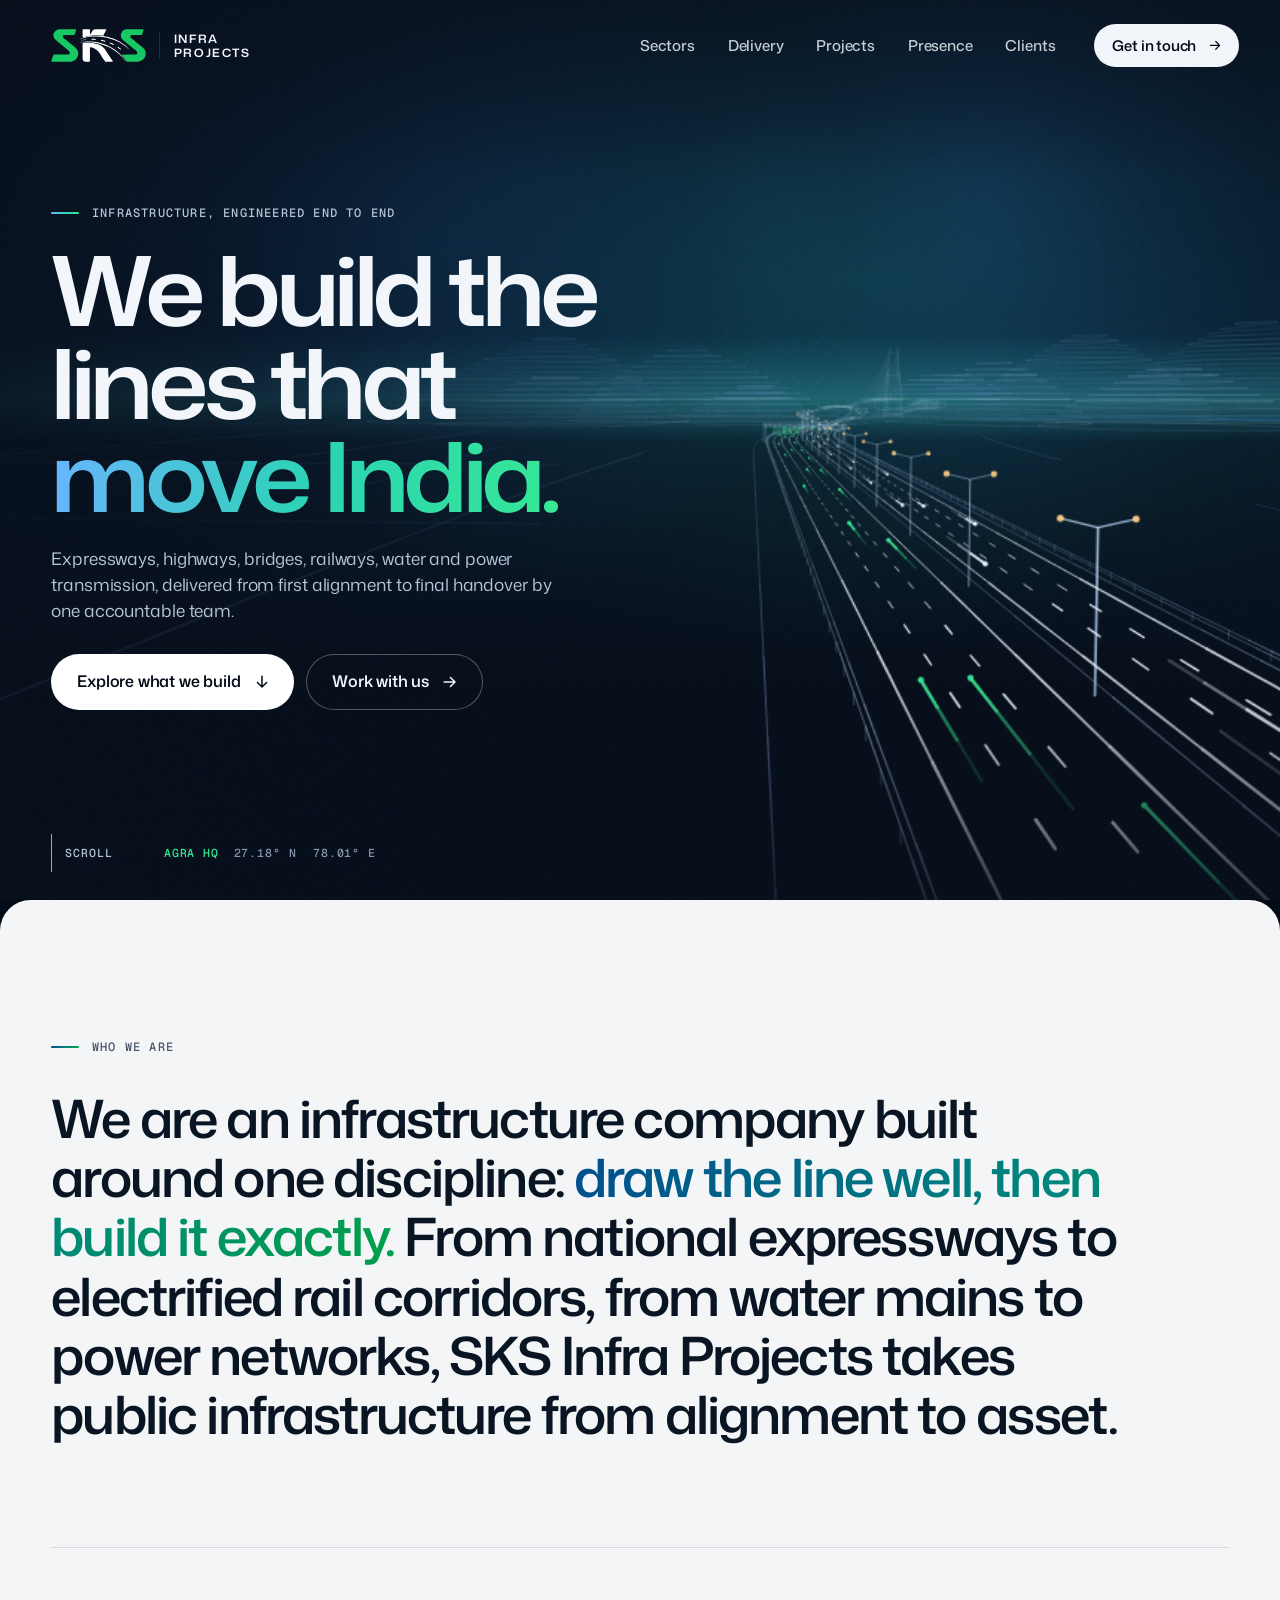
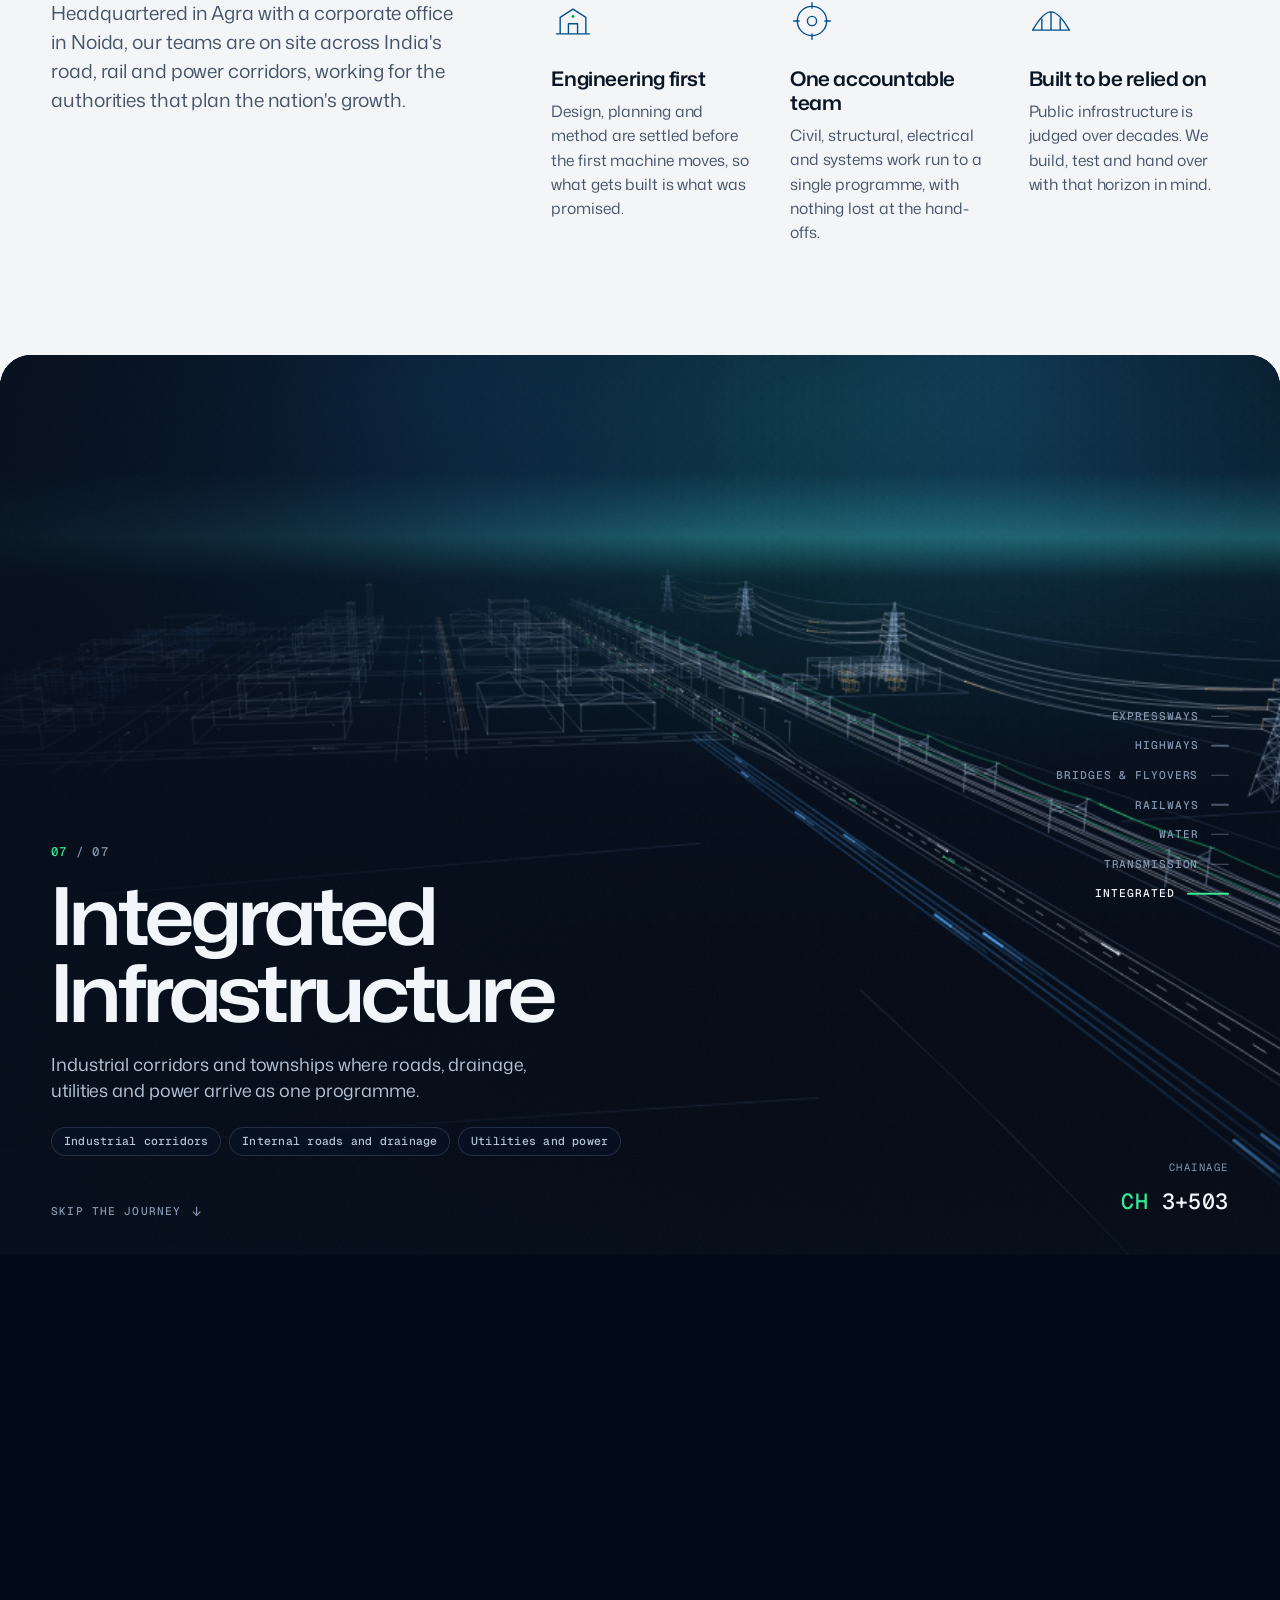
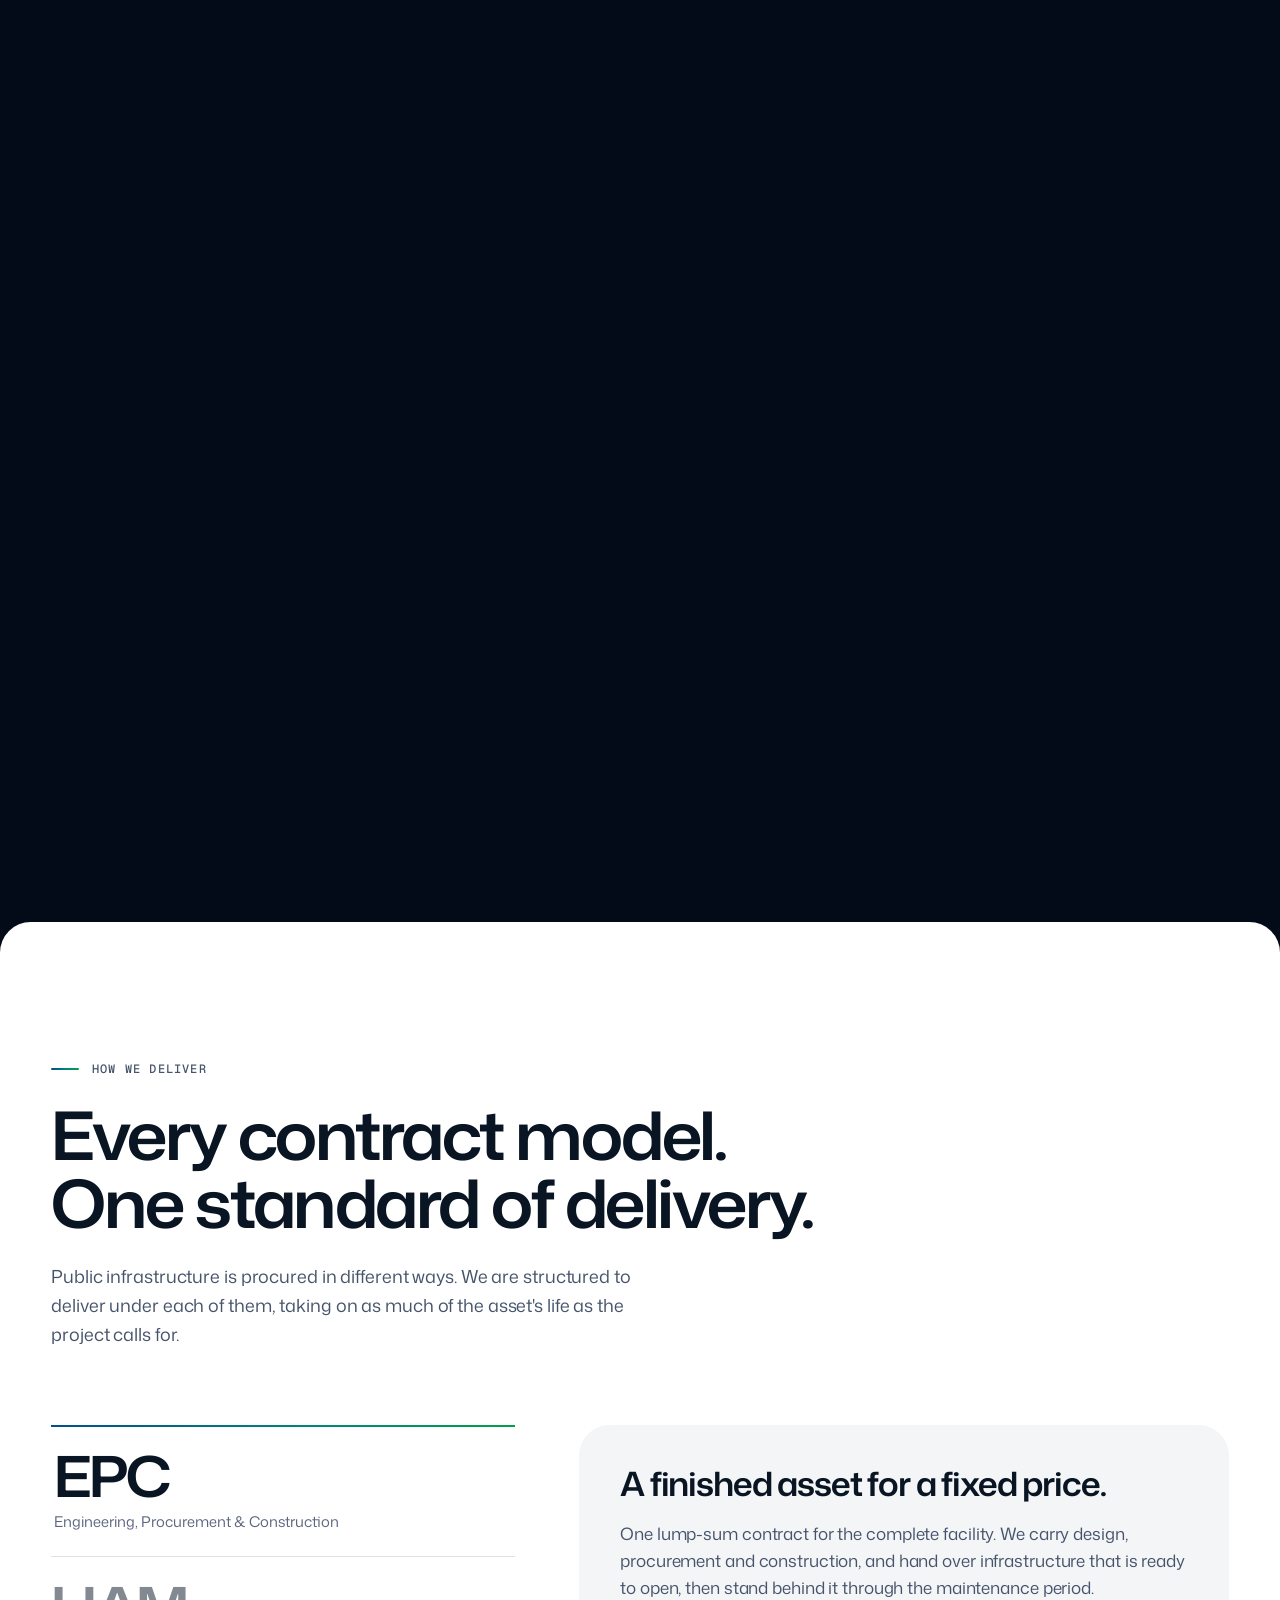
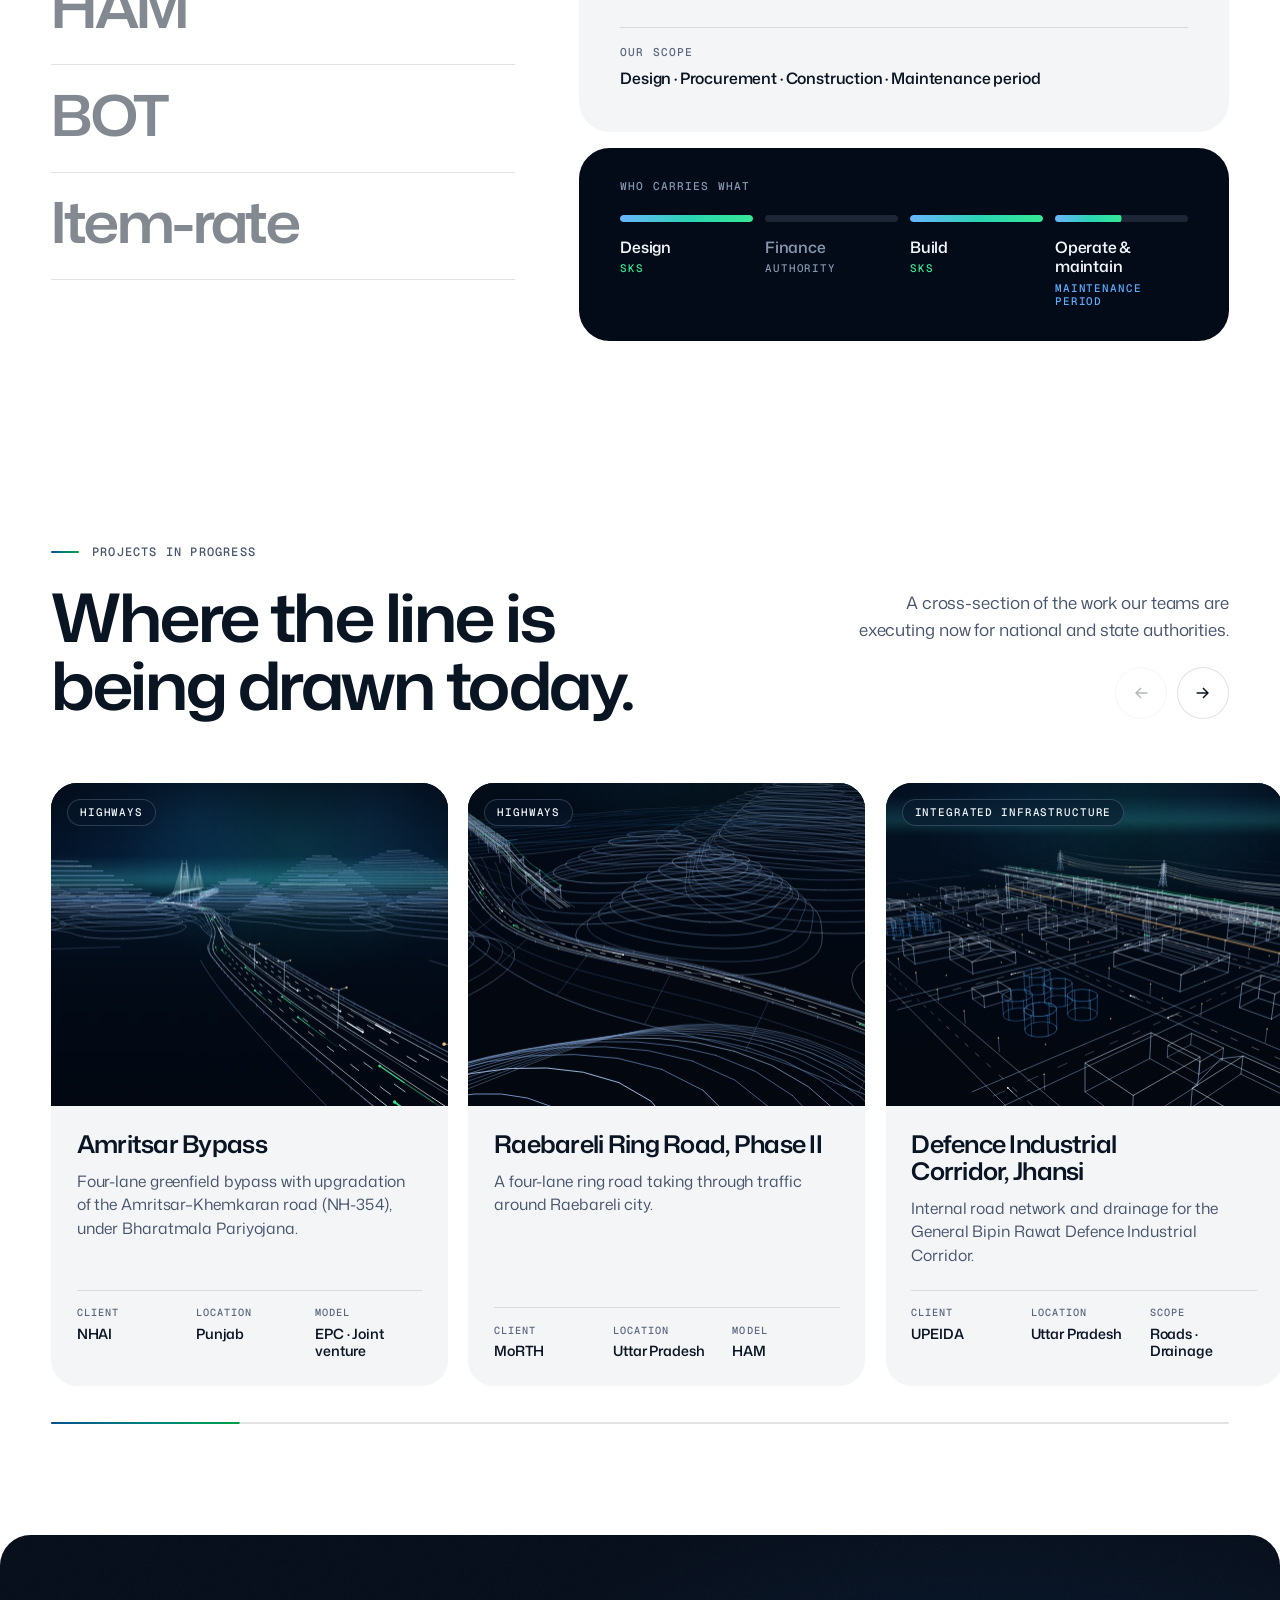
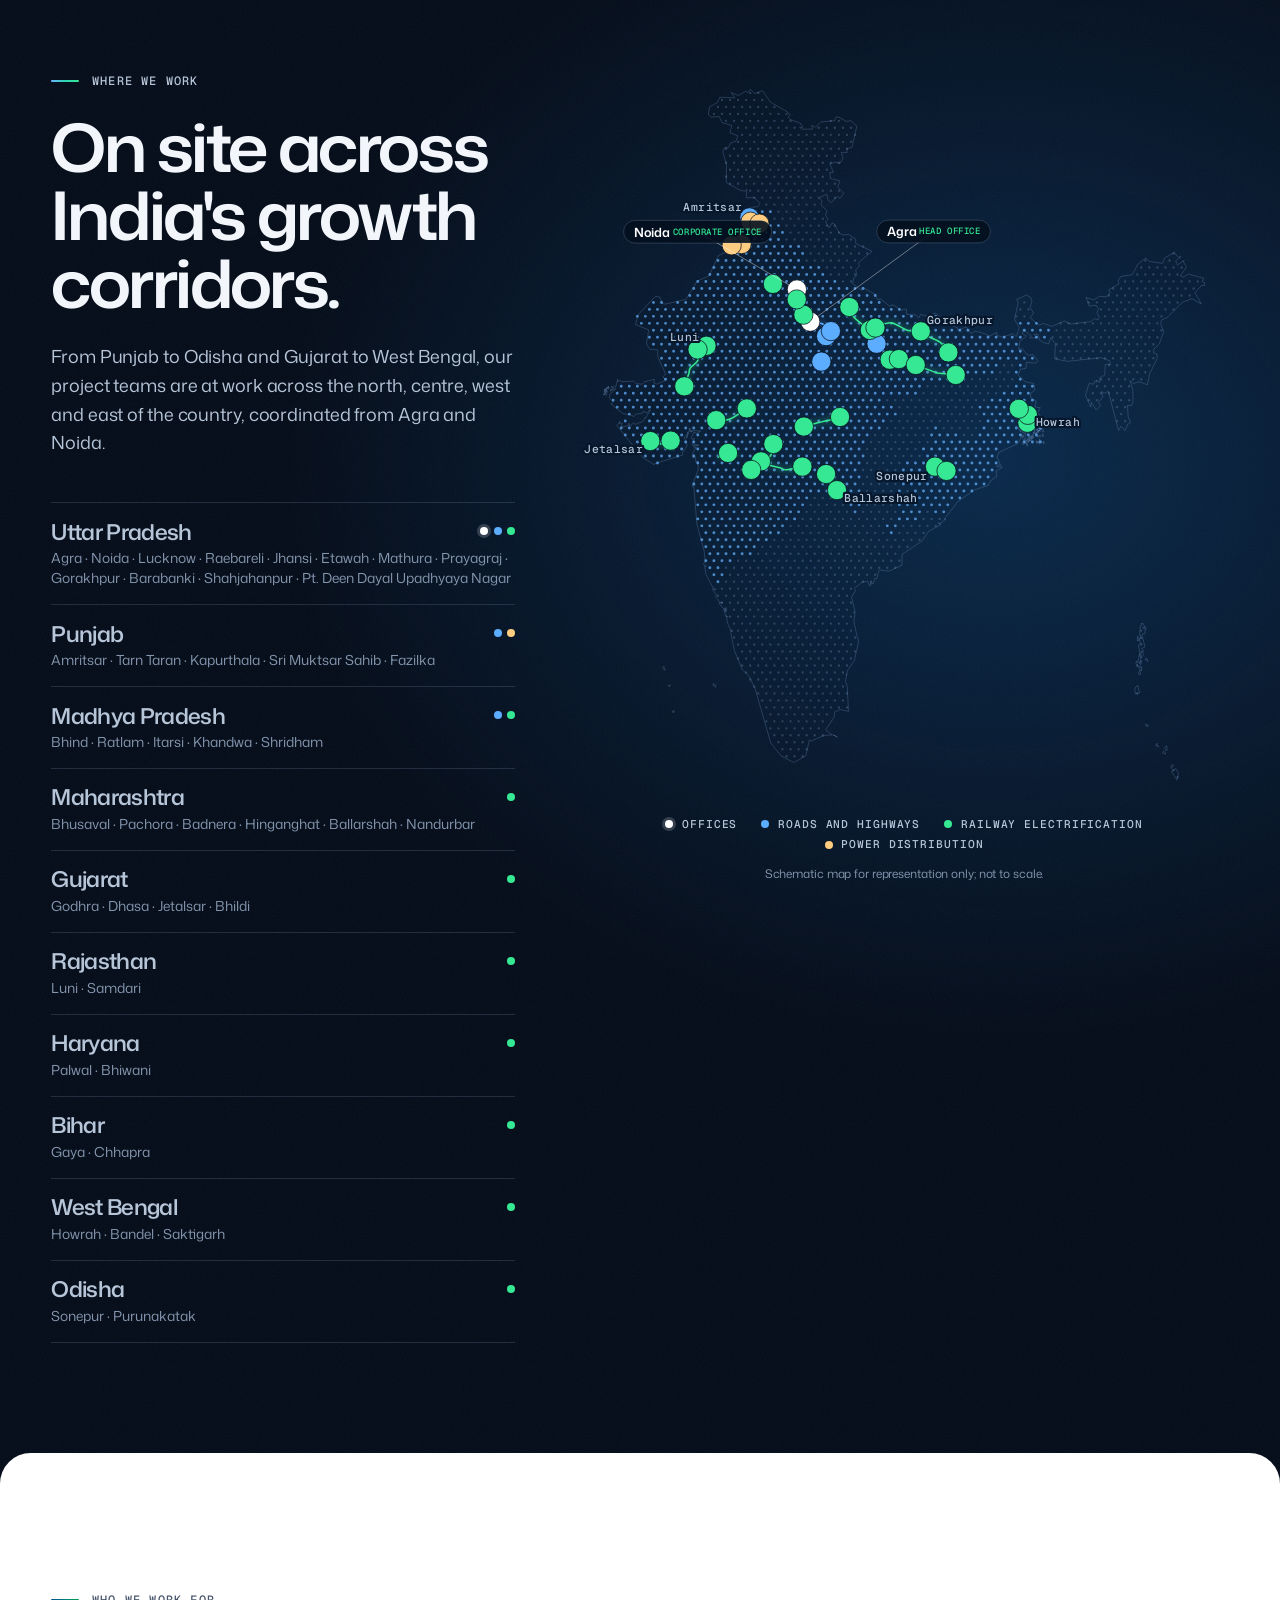
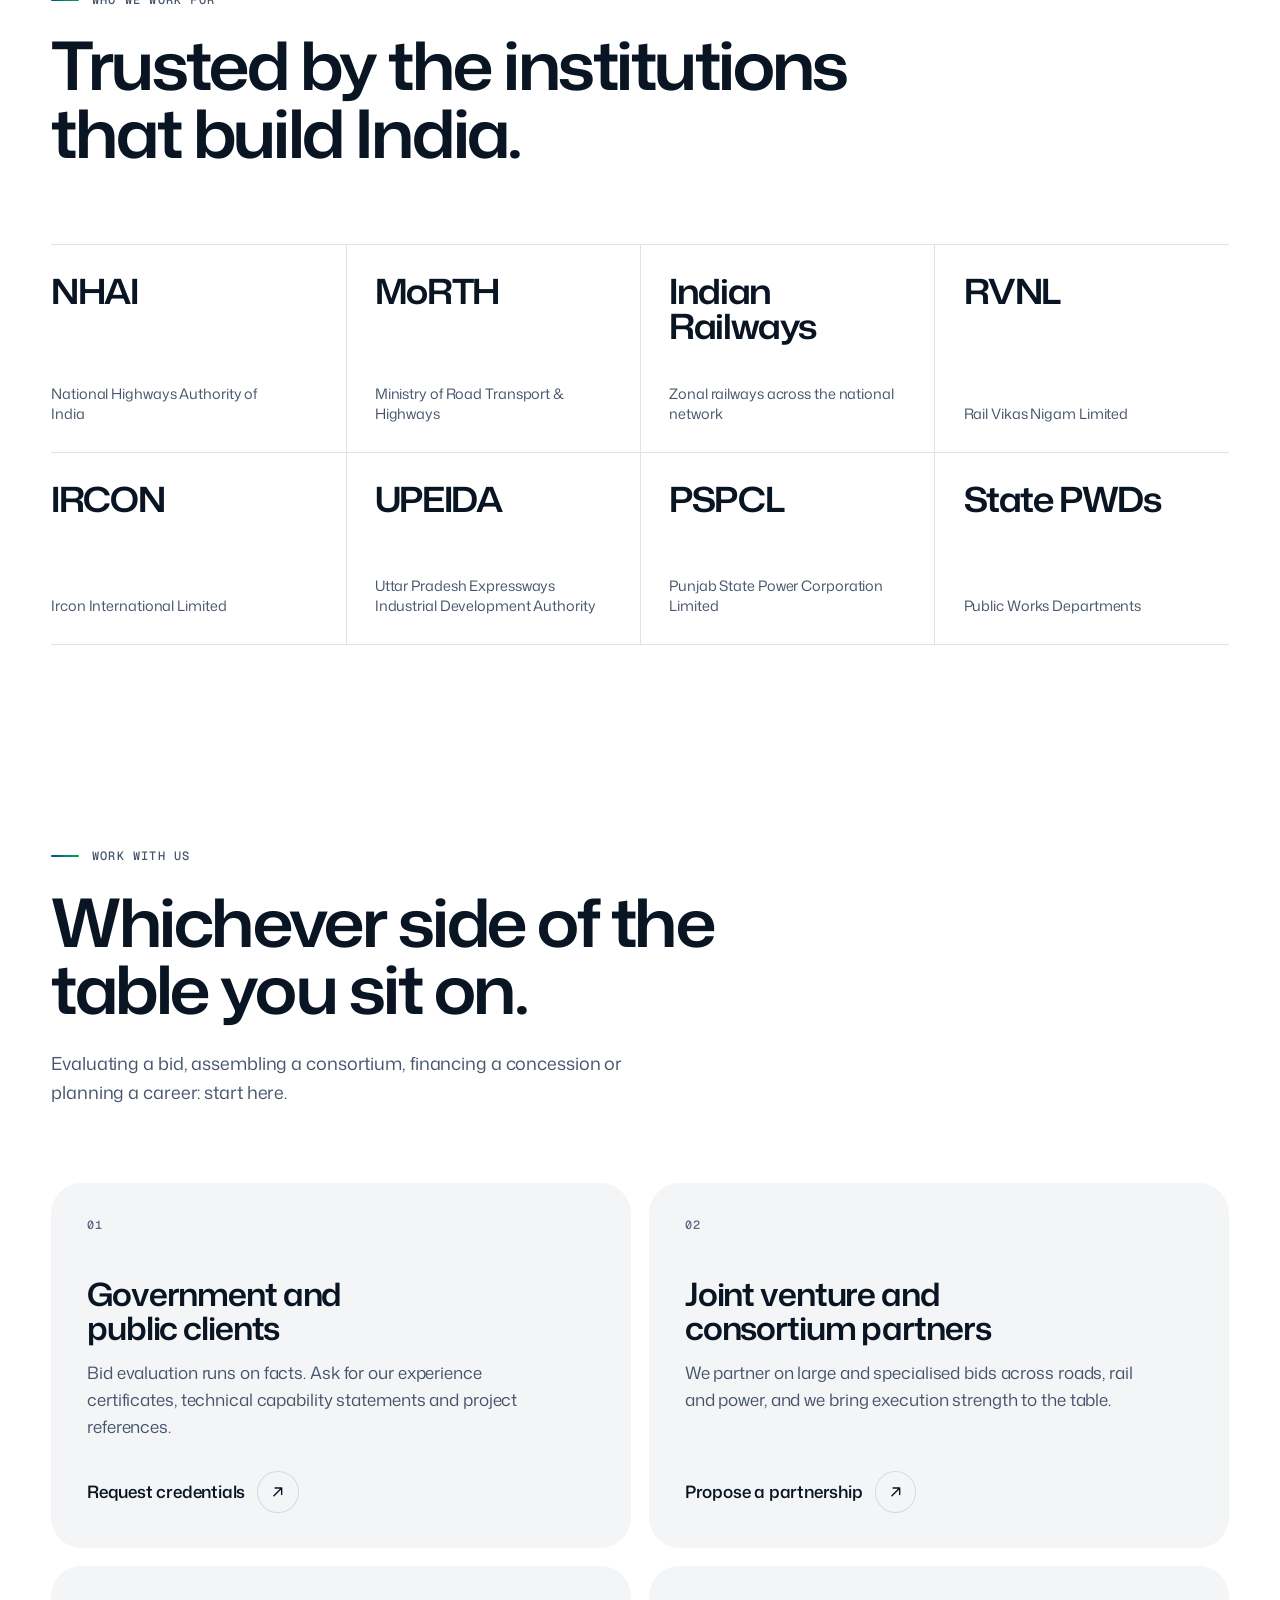
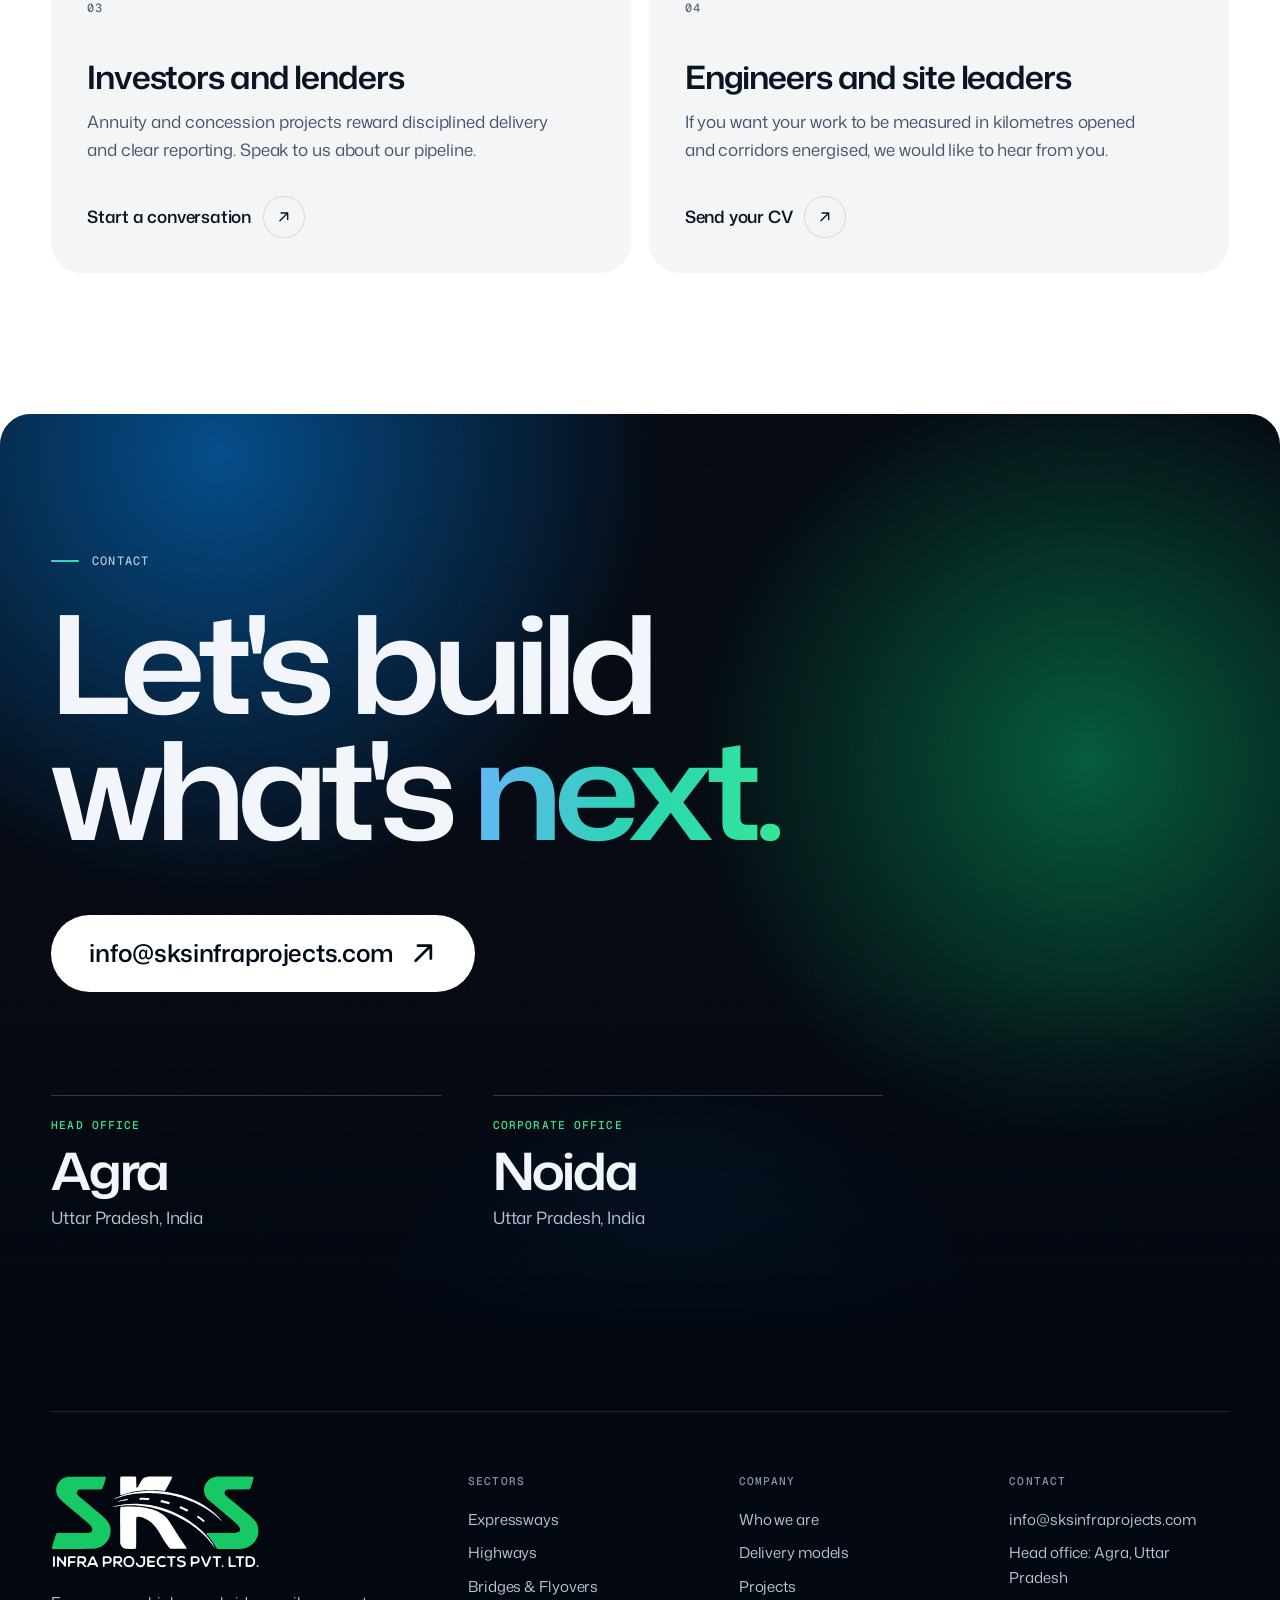
==== commit a2ef640e: "Bring the landing page back ahead of publishing Undoes the temporary rollback (acd29e7) now that the" ====
--- a/index.html
+++ b/index.html
@@ -11,8 +11,8 @@
 
 <meta property="og:type" content="website">
 <meta property="og:site_name" content="SKS Infra Projects">
-<meta property="og:title" content="SKS Infra Projects | Paving the way for future mobility">
-<meta property="og:description" content="We build the infrastructure that moves India forward: expressways, highways, bridges, railways, water and power transmission, under EPC, HAM, BOT and item-rate contracts.">
+<meta property="og:title" content="SKS Infra Projects | We build the lines that move India">
+<meta property="og:description" content="Expressways, highways, bridges, railways, water and power transmission, delivered end to end under EPC, HAM, BOT and item-rate contracts.">
 <meta property="og:url" content="https://sksinfraprojects.com/">
 <meta property="og:image" content="https://sksinfraprojects.com/assets/img/og-image.jpg">
 <meta property="og:image:width" content="1200">
@@ -43,10 +43,9 @@
   "description": "Infrastructure company building expressways, highways, bridges and flyovers, railway electrification, water and power transmission infrastructure across India.",
   "email": "info@sksinfraprojects.com",
   "areaServed": { "@type": "Country", "name": "India" },
-  "slogan": "Paving the way for future mobility",
-  "address": { "@type": "PostalAddress", "streetAddress": "21, Bagh Farzana, Civil Line", "addressLocality": "Agra", "postalCode": "282002", "addressRegion": "Uttar Pradesh", "addressCountry": "IN" },
+  "address": { "@type": "PostalAddress", "addressLocality": "Agra", "addressRegion": "Uttar Pradesh", "addressCountry": "IN" },
   "location": [
-    { "@type": "Place", "name": "Head Office", "address": { "@type": "PostalAddress", "streetAddress": "21, Bagh Farzana, Civil Line", "addressLocality": "Agra", "postalCode": "282002", "addressRegion": "Uttar Pradesh", "addressCountry": "IN" } },
+    { "@type": "Place", "name": "Head Office", "address": { "@type": "PostalAddress", "addressLocality": "Agra", "addressRegion": "Uttar Pradesh", "addressCountry": "IN" } },
     { "@type": "Place", "name": "Corporate Office", "address": { "@type": "PostalAddress", "addressLocality": "Noida", "addressRegion": "Uttar Pradesh", "addressCountry": "IN" } }
   ],
   "knowsAbout": ["Expressways", "Highways", "Bridges and flyovers", "Railway electrification", "Water infrastructure", "Power transmission and distribution", "EPC", "Hybrid Annuity Model", "Build Operate Transfer"]
@@ -61,9 +60,6 @@
 <svg class="sprite" aria-hidden="true" focusable="false">
   <symbol id="i-arrow" viewBox="0 0 24 24"><path d="M5 12h13M12.5 6.5 18 12l-5.5 5.5" fill="none" stroke="currentColor" stroke-width="1.8" stroke-linecap="round" stroke-linejoin="round"/></symbol>
   <symbol id="i-arrow-up" viewBox="0 0 24 24"><path d="M7 17 17 7M8.5 7H17v8.5" fill="none" stroke="currentColor" stroke-width="1.8" stroke-linecap="round" stroke-linejoin="round"/></symbol>
-  <symbol id="i-pin" viewBox="0 0 24 24"><path d="M12 21s-6.5-5.7-6.5-10.5a6.5 6.5 0 0 1 13 0C18.5 15.3 12 21 12 21z" fill="none" stroke="currentColor" stroke-width="1.7" stroke-linejoin="round"/><circle cx="12" cy="10.4" r="2.3" fill="none" stroke="currentColor" stroke-width="1.7"/></symbol>
-  <symbol id="i-mail" viewBox="0 0 24 24"><rect x="3.5" y="5.5" width="17" height="13" rx="2.6" fill="none" stroke="currentColor" stroke-width="1.7"/><path d="m4.6 7.6 7.4 5.9 7.4-5.9" fill="none" stroke="currentColor" stroke-width="1.7" stroke-linecap="round" stroke-linejoin="round"/></symbol>
-  <symbol id="i-building" viewBox="0 0 24 24"><path d="M5 20V6.6L12 4v16M12 9.2l7 2V20M3.5 20h17M8 9.4h1.4M8 12.8h1.4M8 16.2h1.4M15.2 14.2h1.4M15.2 17.2h1.4" fill="none" stroke="currentColor" stroke-width="1.7" stroke-linecap="round" stroke-linejoin="round"/></symbol>
   <symbol id="i-down" viewBox="0 0 24 24"><path d="M12 5v13M6.5 12.5 12 18l5.5-5.5" fill="none" stroke="currentColor" stroke-width="1.8" stroke-linecap="round" stroke-linejoin="round"/></symbol>
 </svg>
 
@@ -81,10 +77,10 @@
     </a>
     <nav class="nav__links" aria-label="Primary">
       <a href="#sectors">Sectors</a>
+      <a href="#delivery">Delivery</a>
       <a href="#projects">Projects</a>
       <a href="#presence">Presence</a>
       <a href="#clients">Clients</a>
-      <a href="#delivery">Delivery</a>
     </nav>
     <a class="btn btn--nav" href="#contact"><span>Get in touch</span><svg class="btn__icon"><use href="#i-arrow"/></svg></a>
     <button class="nav__toggle" type="button" aria-expanded="false" aria-controls="menu">
@@ -98,10 +94,10 @@
 <div class="menu" id="menu" hidden>
   <nav class="menu__links" aria-label="Menu">
     <a href="#sectors"><span>01</span>Sectors</a>
-    <a href="#projects"><span>02</span>Projects</a>
-    <a href="#presence"><span>03</span>Presence</a>
-    <a href="#clients"><span>04</span>Clients</a>
-    <a href="#delivery"><span>05</span>Delivery</a>
+    <a href="#delivery"><span>02</span>Delivery</a>
+    <a href="#projects"><span>03</span>Projects</a>
+    <a href="#presence"><span>04</span>Presence</a>
+    <a href="#clients"><span>05</span>Clients</a>
     <a href="#contact"><span>06</span>Contact</a>
   </nav>
   <div class="menu__foot">
@@ -127,13 +123,13 @@
   <div class="grain" aria-hidden="true"></div>
 
   <div class="hero__content container">
+    <p class="eyebrow hero__eyebrow"><i></i>Infrastructure, engineered end to end</p>
     <h1 class="hero__title" id="hero-title">
-      <span class="line"><span>Paving the way</span></span>
-      <span class="line"><span><em>for future</em></span></span>
-      <span class="line"><span><em>mobility.</em></span></span>
+      <span class="line"><span>We build the</span></span>
+      <span class="line"><span>lines that</span></span>
+      <span class="line"><span><em>move India.</em></span></span>
     </h1>
-    <p class="hero__lead">We build the infrastructure that moves India forward.</p>
-    <p class="hero__lede">SKS Infra transforms ambitious visions into enduring assets – engineering progress, connecting communities and powering the future with precision, purpose and scale.</p>
+    <p class="hero__lede">Expressways, highways, bridges, railways, water and power transmission, delivered from first alignment to final handover by one accountable team.</p>
     <div class="hero__cta">
       <a class="btn btn--primary" href="#sectors" data-magnetic><span>Explore what we build</span><svg class="btn__icon"><use href="#i-down"/></svg></a>
       <a class="btn btn--ghost" href="#partners" data-magnetic><span>Work with us</span><svg class="btn__icon"><use href="#i-arrow"/></svg></a>
@@ -152,7 +148,7 @@
 <section class="manifesto sheet" id="about" data-theme="light" aria-labelledby="about-title">
   <div class="container">
     <p class="eyebrow" data-reveal><i></i>Who we are</p>
-    <h2 class="manifesto__text" id="about-title" data-words>We are an infrastructure company built on one conviction: <em>every project is a promise to the people it will serve.</em> From national expressways to electrified rail corridors, from water networks to power lines, SKS Infra Projects carries that promise from concept to commissioning.</h2>
+    <h2 class="manifesto__text" id="about-title" data-words>We are an infrastructure company built around one discipline: <em>draw the line well, then build it exactly.</em> From national expressways to electrified rail corridors, from water mains to power networks, SKS Infra Projects takes public infrastructure from alignment to asset.</h2>
 
     <div class="manifesto__grid">
       <p class="manifesto__aside" data-reveal>Headquartered in Agra with a corporate office in Noida, our teams are on site across India's road, rail and power corridors, working for the authorities that plan the nation's growth.</p>
@@ -258,139 +254,6 @@
 
       </div>
     </div>
-  </div>
-</section>
-
-<!-- ================================================================== -->
-<!-- Projects                                                            -->
-<!-- ================================================================== -->
-<section class="work sheet" id="projects" data-theme="light" aria-labelledby="projects-title">
-  <div class="container">
-    <header class="section-head section-head--row">
-      <div>
-        <p class="eyebrow" data-reveal><i></i>Projects in progress</p>
-        <h2 id="projects-title" data-reveal>Taking shape<br>right now.</h2>
-      </div>
-      <div class="work__nav" data-reveal>
-        <p>A cross-section of the work our teams are executing for national and state authorities.</p>
-        <div class="work__buttons">
-          <button type="button" class="round" data-work-prev aria-label="Previous projects"><svg><use href="#i-arrow"/></svg></button>
-          <button type="button" class="round" data-work-next aria-label="Next projects"><svg><use href="#i-arrow"/></svg></button>
-        </div>
-      </div>
-    </header>
-  </div>
-
-  <!-- Each card's media holds a still from the film. To use a photograph instead, drop
-       <img src="assets/media/projects/your-photo.jpg" alt="..."> inside .card__media (see README). -->
-  <div class="work__rail" data-work-rail tabindex="0" role="region" aria-label="Projects, scroll horizontally">
-    <article class="card" data-still="bypass">
-      <div class="card__media"><div class="stage"><canvas data-sky></canvas><canvas data-lines></canvas></div><span class="card__tag">Highways</span></div>
-      <div class="card__body">
-        <h3>Amritsar Bypass</h3>
-        <p>Four-lane greenfield bypass with upgradation of the Amritsar–Khemkaran road (NH-354), under Bharatmala Pariyojana.</p>
-        <dl class="card__meta"><div><dt>Client</dt><dd>NHAI</dd></div><div><dt>Location</dt><dd>Punjab</dd></div><div><dt>Model</dt><dd>EPC</dd></div></dl>
-      </div>
-    </article>
-    <article class="card" data-still="ring">
-      <div class="card__media"><div class="stage"><canvas data-sky></canvas><canvas data-lines></canvas></div><span class="card__tag">Highways</span></div>
-      <div class="card__body">
-        <h3>Raebareli Ring Road, Phase II</h3>
-        <p>A four-lane ring road taking through traffic around Raebareli city.</p>
-        <dl class="card__meta"><div><dt>Client</dt><dd>MoRTH</dd></div><div><dt>Location</dt><dd>Uttar Pradesh</dd></div><div><dt>Model</dt><dd>HAM</dd></div></dl>
-      </div>
-    </article>
-    <article class="card" data-still="corridor">
-      <div class="card__media"><div class="stage"><canvas data-sky></canvas><canvas data-lines></canvas></div><span class="card__tag">Integrated Infrastructure</span></div>
-      <div class="card__body">
-        <h3>Defence Industrial Corridor, Jhansi</h3>
-        <p>Internal road network and drainage for the General Bipin Rawat Defence Industrial Corridor.</p>
-        <dl class="card__meta"><div><dt>Client</dt><dd>UPEIDA</dd></div><div><dt>Location</dt><dd>Uttar Pradesh</dd></div><div><dt>Scope</dt><dd>Roads · Drainage</dd></div></dl>
-      </div>
-    </article>
-    <article class="card" data-still="power">
-      <div class="card__media"><div class="stage"><canvas data-sky></canvas><canvas data-lines></canvas></div><span class="card__tag">Transmission</span></div>
-      <div class="card__body">
-        <h3>RDSS network strengthening</h3>
-        <p>HT and LT infrastructure loss-reduction works across Tarn Taran, Kapurthala, Sri Muktsar Sahib and Fazilka.</p>
-        <dl class="card__meta"><div><dt>Client</dt><dd>PSPCL</dd></div><div><dt>Location</dt><dd>Punjab</dd></div><div><dt>Scope</dt><dd>HT · LT networks</dd></div></dl>
-      </div>
-    </article>
-    <article class="card" data-still="hills">
-      <div class="card__media"><div class="stage"><canvas data-sky></canvas><canvas data-lines></canvas></div><span class="card__tag">Highways</span></div>
-      <div class="card__body">
-        <h3>Bhind Bypass, NH-552 Extension</h3>
-        <p>Ater realignment and Bhind bypass, built two-lane with paved shoulders.</p>
-        <dl class="card__meta"><div><dt>Client</dt><dd>MoRTH</dd></div><div><dt>Location</dt><dd>Madhya Pradesh</dd></div><div><dt>Model</dt><dd>EPC</dd></div></dl>
-      </div>
-    </article>
-  </div>
-  <div class="container">
-    <div class="work__progress" aria-hidden="true"><i data-work-progress></i></div>
-  </div>
-</section>
-
-<!-- ================================================================== -->
-<!-- Presence                                                            -->
-<!-- ================================================================== -->
-<section class="presence sheet sheet--dark" id="presence" data-theme="dark" aria-labelledby="presence-title">
-  <div class="grain" aria-hidden="true"></div>
-  <div class="container presence__grid">
-    <div class="presence__copy">
-      <p class="eyebrow" data-reveal><i></i>Where we work</p>
-      <h2 id="presence-title" data-reveal>On site across India's growth corridors.</h2>
-      <p class="presence__lede" data-reveal>From Punjab to Odisha and Gujarat to West Bengal, our project teams are at work across the north, centre, west and east of the country, coordinated from Agra and Noida.</p>
-
-      <!-- Projects per state. To change a number, edit it here; nothing else depends on it. -->
-      <div class="states" data-states>
-        <p class="states__head" aria-hidden="true"><span>State</span><span>Projects</span></p>
-        <ul>
-          <li><button type="button" data-state="1"><span class="states__name">Uttar Pradesh</span> <span class="states__count">10<span class="vh"> projects</span></span></button></li>
-          <li><button type="button" data-state="2"><span class="states__name">Punjab</span> <span class="states__count">4<span class="vh"> projects</span></span></button></li>
-          <li><button type="button" data-state="3"><span class="states__name">Madhya Pradesh</span> <span class="states__count">4<span class="vh"> projects</span></span></button></li>
-          <li><button type="button" data-state="7"><span class="states__name">Maharashtra</span> <span class="states__count">4<span class="vh"> projects</span></span></button></li>
-          <li><button type="button" data-state="6"><span class="states__name">Gujarat</span> <span class="states__count">3<span class="vh"> projects</span></span></button></li>
-          <li><button type="button" data-state="4"><span class="states__name">Haryana</span> <span class="states__count">2<span class="vh"> projects</span></span></button></li>
-          <li><button type="button" data-state="8"><span class="states__name">Bihar</span> <span class="states__count">2<span class="vh"> projects</span></span></button></li>
-          <li><button type="button" data-state="5"><span class="states__name">Rajasthan</span> <span class="states__count">1<span class="vh"> project</span></span></button></li>
-          <li><button type="button" data-state="9"><span class="states__name">West Bengal</span> <span class="states__count">1<span class="vh"> project</span></span></button></li>
-          <li><button type="button" data-state="10"><span class="states__name">Odisha</span> <span class="states__count">1<span class="vh"> project</span></span></button></li>
-        </ul>
-      </div>
-    </div>
-
-    <div class="presence__mapwrap">
-      <div class="presence__map" data-map role="img" aria-label="Map of India highlighting the ten states where SKS Infra Projects has projects under way, with its offices in Agra and Noida"></div>
-      <ul class="legend">
-        <li><i class="k-office"></i>Offices</li>
-        <li><i class="k-project"></i>Projects</li>
-      </ul>
-      <p class="presence__note">Schematic map for representation only; not to scale.</p>
-    </div>
-  </div>
-</section>
-
-<!-- ================================================================== -->
-<!-- Clients                                                             -->
-<!-- ================================================================== -->
-<section class="clients sheet" id="clients" data-theme="light" aria-labelledby="clients-title">
-  <div class="container">
-    <header class="section-head">
-      <p class="eyebrow" data-reveal><i></i>Who we work for</p>
-      <h2 id="clients-title" data-reveal>Trusted by the institutions<br>that build India.</h2>
-    </header>
-    <!-- Logos are the property of their respective organisations and are shown to identify them as clients.
-         Files live in assets/img/clients/. -->
-    <ul class="clients__grid">
-      <li data-reveal style="--i:0"><span class="clients__logo"><img src="assets/img/clients/nhai.png" width="108" height="71" alt="" loading="lazy" decoding="async"></span><span class="clients__name">National Highways Authority of India</span></li>
-      <li data-reveal style="--i:1"><span class="clients__logo"><img src="assets/img/clients/morth.png" width="131" height="59" alt="" loading="lazy" decoding="async"></span><span class="clients__name">Ministry of Road Transport &amp; Highways</span></li>
-      <li data-reveal style="--i:2"><span class="clients__logo"><img src="assets/img/clients/indian-railways.png" width="76" height="76" alt="" loading="lazy" decoding="async"></span><span class="clients__name">Indian Railways</span></li>
-      <li data-reveal style="--i:3"><span class="clients__logo"><img src="assets/img/clients/rvnl.png" width="201" height="39" alt="" loading="lazy" decoding="async"></span><span class="clients__name">Rail Vikas Nigam Limited</span></li>
-      <li data-reveal style="--i:4"><span class="clients__logo"><img src="assets/img/clients/ircon.png" width="155" height="50" alt="" loading="lazy" decoding="async"></span><span class="clients__name">Ircon International Limited</span></li>
-      <li data-reveal style="--i:5"><span class="clients__logo"><img src="assets/img/clients/upeida.png" width="113" height="69" alt="" loading="lazy" decoding="async"></span><span class="clients__name">Uttar Pradesh Expressways Industrial Development Authority</span></li>
-      <li data-reveal style="--i:6"><span class="clients__logo"><img src="assets/img/clients/pspcl.png" width="146" height="53" alt="" loading="lazy" decoding="async"></span><span class="clients__name">Punjab State Power Corporation Limited</span></li>
-      <li data-reveal style="--i:7"><span class="clients__logo clients__logo--text" aria-hidden="true">State PWDs</span><span class="clients__name">State Public Works Departments</span></li>
-    </ul>
   </div>
 </section>
 
@@ -452,9 +315,154 @@
 </section>
 
 <!-- ================================================================== -->
+<!-- Projects                                                            -->
+<!-- ================================================================== -->
+<section class="work" id="projects" data-theme="light" aria-labelledby="projects-title">
+  <div class="container">
+    <header class="section-head section-head--row">
+      <div>
+        <p class="eyebrow" data-reveal><i></i>Projects in progress</p>
+        <h2 id="projects-title" data-reveal>Where the line is<br>being drawn today.</h2>
+      </div>
+      <div class="work__nav" data-reveal>
+        <p>A cross-section of the work our teams are executing now for national and state authorities.</p>
+        <div class="work__buttons">
+          <button type="button" class="round" data-work-prev aria-label="Previous projects"><svg><use href="#i-arrow"/></svg></button>
+          <button type="button" class="round" data-work-next aria-label="Next projects"><svg><use href="#i-arrow"/></svg></button>
+        </div>
+      </div>
+    </header>
+  </div>
+
+  <!-- Each card's media holds a still from the film. To use a photograph instead, drop
+       <img src="assets/media/projects/your-photo.jpg" alt="..."> inside .card__media (see README). -->
+  <div class="work__rail" data-work-rail tabindex="0" role="region" aria-label="Projects, scroll horizontally">
+    <article class="card" data-still="bypass">
+      <div class="card__media"><div class="stage"><canvas data-sky></canvas><canvas data-lines></canvas></div><span class="card__tag">Highways</span></div>
+      <div class="card__body">
+        <h3>Amritsar Bypass</h3>
+        <p>Four-lane greenfield bypass with upgradation of the Amritsar–Khemkaran road (NH-354), under Bharatmala Pariyojana.</p>
+        <dl class="card__meta"><div><dt>Client</dt><dd>NHAI</dd></div><div><dt>Location</dt><dd>Punjab</dd></div><div><dt>Model</dt><dd>EPC · Joint venture</dd></div></dl>
+      </div>
+    </article>
+    <article class="card" data-still="ring">
+      <div class="card__media"><div class="stage"><canvas data-sky></canvas><canvas data-lines></canvas></div><span class="card__tag">Highways</span></div>
+      <div class="card__body">
+        <h3>Raebareli Ring Road, Phase II</h3>
+        <p>A four-lane ring road taking through traffic around Raebareli city.</p>
+        <dl class="card__meta"><div><dt>Client</dt><dd>MoRTH</dd></div><div><dt>Location</dt><dd>Uttar Pradesh</dd></div><div><dt>Model</dt><dd>HAM</dd></div></dl>
+      </div>
+    </article>
+    <article class="card" data-still="corridor">
+      <div class="card__media"><div class="stage"><canvas data-sky></canvas><canvas data-lines></canvas></div><span class="card__tag">Integrated Infrastructure</span></div>
+      <div class="card__body">
+        <h3>Defence Industrial Corridor, Jhansi</h3>
+        <p>Internal road network and drainage for the General Bipin Rawat Defence Industrial Corridor.</p>
+        <dl class="card__meta"><div><dt>Client</dt><dd>UPEIDA</dd></div><div><dt>Location</dt><dd>Uttar Pradesh</dd></div><div><dt>Scope</dt><dd>Roads · Drainage</dd></div></dl>
+      </div>
+    </article>
+    <article class="card" data-still="rail">
+      <div class="card__media"><div class="stage"><canvas data-sky></canvas><canvas data-lines></canvas></div><span class="card__tag">Railways</span></div>
+      <div class="card__body">
+        <h3>Deen Dayal Upadhyaya – Manpur traction upgrade</h3>
+        <p>Overhead equipment modification on the Up, Down and third lines to raise speed potential to 160 km/h.</p>
+        <dl class="card__meta"><div><dt>Client</dt><dd>Indian Railways</dd></div><div><dt>Location</dt><dd>Uttar Pradesh · Bihar</dd></div><div><dt>Model</dt><dd>Turnkey · Joint venture</dd></div></dl>
+      </div>
+    </article>
+    <article class="card" data-still="rail2">
+      <div class="card__media"><div class="stage"><canvas data-sky></canvas><canvas data-lines></canvas></div><span class="card__tag">Railways</span></div>
+      <div class="card__body">
+        <h3>Dhasa – Jetalsar electrification</h3>
+        <p>Traction overhead equipment and switching stations with the associated signalling, telecom and civil works.</p>
+        <dl class="card__meta"><div><dt>Client</dt><dd>RVNL</dd></div><div><dt>Location</dt><dd>Gujarat</dd></div><div><dt>Model</dt><dd>Turnkey</dd></div></dl>
+      </div>
+    </article>
+    <article class="card" data-still="power">
+      <div class="card__media"><div class="stage"><canvas data-sky></canvas><canvas data-lines></canvas></div><span class="card__tag">Transmission</span></div>
+      <div class="card__body">
+        <h3>RDSS network strengthening</h3>
+        <p>HT and LT infrastructure loss-reduction works across Tarn Taran, Kapurthala, Sri Muktsar Sahib and Fazilka.</p>
+        <dl class="card__meta"><div><dt>Client</dt><dd>PSPCL</dd></div><div><dt>Location</dt><dd>Punjab</dd></div><div><dt>Model</dt><dd>Turnkey</dd></div></dl>
+      </div>
+    </article>
+    <article class="card" data-still="hills">
+      <div class="card__media"><div class="stage"><canvas data-sky></canvas><canvas data-lines></canvas></div><span class="card__tag">Highways</span></div>
+      <div class="card__body">
+        <h3>Bhind Bypass, NH-552 Extension</h3>
+        <p>Ater realignment and Bhind bypass, built two-lane with paved shoulders.</p>
+        <dl class="card__meta"><div><dt>Client</dt><dd>MoRTH</dd></div><div><dt>Location</dt><dd>Madhya Pradesh</dd></div><div><dt>Model</dt><dd>EPC</dd></div></dl>
+      </div>
+    </article>
+  </div>
+  <div class="container">
+    <div class="work__progress" aria-hidden="true"><i data-work-progress></i></div>
+  </div>
+</section>
+
+<!-- ================================================================== -->
+<!-- Presence                                                            -->
+<!-- ================================================================== -->
+<section class="presence sheet sheet--dark" id="presence" data-theme="dark" aria-labelledby="presence-title">
+  <div class="grain" aria-hidden="true"></div>
+  <div class="container presence__grid">
+    <div class="presence__copy">
+      <p class="eyebrow" data-reveal><i></i>Where we work</p>
+      <h2 id="presence-title" data-reveal>On site across India's growth corridors.</h2>
+      <p class="presence__lede" data-reveal>From Punjab to Odisha and Gujarat to West Bengal, our project teams are at work across the north, centre, west and east of the country, coordinated from Agra and Noida.</p>
+
+      <ul class="states" data-states>
+        <li><button type="button" data-state="1"><span class="states__name">Uttar Pradesh</span><span class="states__places">Agra · Noida · Lucknow · Raebareli · Jhansi · Etawah · Mathura · Prayagraj · Gorakhpur · Barabanki · Shahjahanpur · Pt. Deen Dayal Upadhyaya Nagar</span><span class="states__kinds"><i class="k-office"></i><i class="k-road"></i><i class="k-rail"></i></span></button></li>
+        <li><button type="button" data-state="2"><span class="states__name">Punjab</span><span class="states__places">Amritsar · Tarn Taran · Kapurthala · Sri Muktsar Sahib · Fazilka</span><span class="states__kinds"><i class="k-road"></i><i class="k-power"></i></span></button></li>
+        <li><button type="button" data-state="3"><span class="states__name">Madhya Pradesh</span><span class="states__places">Bhind · Ratlam · Itarsi · Khandwa · Shridham</span><span class="states__kinds"><i class="k-road"></i><i class="k-rail"></i></span></button></li>
+        <li><button type="button" data-state="7"><span class="states__name">Maharashtra</span><span class="states__places">Bhusaval · Pachora · Badnera · Hinganghat · Ballarshah · Nandurbar</span><span class="states__kinds"><i class="k-rail"></i></span></button></li>
+        <li><button type="button" data-state="6"><span class="states__name">Gujarat</span><span class="states__places">Godhra · Dhasa · Jetalsar · Bhildi</span><span class="states__kinds"><i class="k-rail"></i></span></button></li>
+        <li><button type="button" data-state="5"><span class="states__name">Rajasthan</span><span class="states__places">Luni · Samdari</span><span class="states__kinds"><i class="k-rail"></i></span></button></li>
+        <li><button type="button" data-state="4"><span class="states__name">Haryana</span><span class="states__places">Palwal · Bhiwani</span><span class="states__kinds"><i class="k-rail"></i></span></button></li>
+        <li><button type="button" data-state="8"><span class="states__name">Bihar</span><span class="states__places">Gaya · Chhapra</span><span class="states__kinds"><i class="k-rail"></i></span></button></li>
+        <li><button type="button" data-state="9"><span class="states__name">West Bengal</span><span class="states__places">Howrah · Bandel · Saktigarh</span><span class="states__kinds"><i class="k-rail"></i></span></button></li>
+        <li><button type="button" data-state="10"><span class="states__name">Odisha</span><span class="states__places">Sonepur · Purunakatak</span><span class="states__kinds"><i class="k-rail"></i></span></button></li>
+      </ul>
+    </div>
+
+    <div class="presence__mapwrap">
+      <div class="presence__map" data-map role="img" aria-label="Map of India showing the states and cities where SKS Infra Projects is working"></div>
+      <ul class="legend">
+        <li><i class="k-office"></i>Offices</li>
+        <li><i class="k-road"></i>Roads and highways</li>
+        <li><i class="k-rail"></i>Railway electrification</li>
+        <li><i class="k-power"></i>Power distribution</li>
+      </ul>
+      <p class="presence__note">Schematic map for representation only; not to scale.</p>
+    </div>
+  </div>
+</section>
+
+<!-- ================================================================== -->
+<!-- Clients                                                             -->
+<!-- ================================================================== -->
+<section class="clients sheet" id="clients" data-theme="light" aria-labelledby="clients-title">
+  <div class="container">
+    <header class="section-head">
+      <p class="eyebrow" data-reveal><i></i>Who we work for</p>
+      <h2 id="clients-title" data-reveal>Trusted by the institutions<br>that build India.</h2>
+    </header>
+    <ul class="clients__grid">
+      <li data-reveal style="--i:0"><b>NHAI</b><span>National Highways Authority of India</span></li>
+      <li data-reveal style="--i:1"><b>MoRTH</b><span>Ministry of Road Transport &amp; Highways</span></li>
+      <li data-reveal style="--i:2"><b>Indian Railways</b><span>Zonal railways across the national network</span></li>
+      <li data-reveal style="--i:3"><b>RVNL</b><span>Rail Vikas Nigam Limited</span></li>
+      <li data-reveal style="--i:4"><b>IRCON</b><span>Ircon International Limited</span></li>
+      <li data-reveal style="--i:5"><b>UPEIDA</b><span>Uttar Pradesh Expressways Industrial Development Authority</span></li>
+      <li data-reveal style="--i:6"><b>PSPCL</b><span>Punjab State Power Corporation Limited</span></li>
+      <li data-reveal style="--i:7"><b>State PWDs</b><span>Public Works Departments</span></li>
+    </ul>
+  </div>
+</section>
+
+<!-- ================================================================== -->
 <!-- Work with us                                                        -->
 <!-- ================================================================== -->
-<section class="doors sheet" id="partners" data-theme="light" aria-labelledby="partners-title">
+<section class="doors" id="partners" data-theme="light" aria-labelledby="partners-title">
   <div class="container">
     <header class="section-head">
       <p class="eyebrow" data-reveal><i></i>Work with us</p>
@@ -501,89 +509,28 @@
 <!-- ================================================================== -->
 <!-- Contact                                                             -->
 <!-- ================================================================== -->
-<section class="contact" id="contact" data-theme="light" aria-labelledby="contact-title">
-  <div class="container contact__grid">
-    <aside class="office" aria-labelledby="office-title" data-reveal>
-      <div class="office__sheen" aria-hidden="true"><i></i><i></i></div>
-      <h2 class="office__title" id="office-title">Head office</h2>
-      <ul class="office__list">
-        <li>
-          <span class="office__icon" aria-hidden="true"><svg><use href="#i-pin"/></svg></span>
-          <div>
-            <h3>Address</h3>
-            <address><b>SKS Infra Projects Pvt. Ltd.</b>21, Bagh Farzana, Civil Line,<br>Agra – 282002, Uttar Pradesh, India</address>
-          </div>
-        </li>
-        <li>
-          <span class="office__icon" aria-hidden="true"><svg><use href="#i-mail"/></svg></span>
-          <div>
-            <h3>Email</h3>
-            <p><a href="mailto:info@sksinfraprojects.com">info@sksinfraprojects.com</a></p>
-          </div>
-        </li>
-        <li>
-          <span class="office__icon" aria-hidden="true"><svg><use href="#i-building"/></svg></span>
-          <div>
-            <h3>Corporate office</h3>
-            <p>Noida, Uttar Pradesh, India</p>
-          </div>
-        </li>
-      </ul>
-    </aside>
-
-    <div class="contact__main">
-      <p class="eyebrow" data-reveal><i></i>Get in touch</p>
-      <h2 class="contact__title" id="contact-title" data-reveal>Let's build what's <em>next.</em></h2>
-      <p class="contact__lede" data-reveal>Have a project, a partnership or a question in mind? Share the details and our team will get back to you.</p>
-
-      <!-- The site has no server of its own. With data-endpoint left empty, "Send enquiry" opens the visitor's
-           email app with the message filled in. To have enquiries delivered directly, put a form service
-           URL in data-endpoint (see README, "Contact form"). -->
-      <form class="form" data-contact-form data-endpoint="" data-to="info@sksinfraprojects.com" action="mailto:info@sksinfraprojects.com" method="post" enctype="text/plain" data-reveal>
-        <div class="form__row">
-          <div class="field">
-            <div class="field__box">
-              <input id="cf-name" name="name" type="text" autocomplete="name" required maxlength="80" placeholder=" " aria-describedby="cf-name-err" data-error="Please enter your name.">
-              <label for="cf-name">Name</label>
-            </div>
-            <p class="field__error" id="cf-name-err" hidden></p>
-          </div>
-          <div class="field">
-            <div class="field__box">
-              <input id="cf-email" name="email" type="email" autocomplete="email" required maxlength="120" placeholder=" " aria-describedby="cf-email-err" data-error="Please enter a valid email address.">
-              <label for="cf-email">Email</label>
-            </div>
-            <p class="field__error" id="cf-email-err" hidden></p>
-          </div>
-        </div>
-        <div class="field field--area">
-          <div class="field__box">
-            <textarea id="cf-message" name="message" rows="5" required maxlength="1500" placeholder=" " aria-describedby="cf-message-err" data-error="Please tell us how we can help."></textarea>
-            <label for="cf-message">Message</label>
-          </div>
-          <p class="field__error" id="cf-message-err" hidden></p>
-        </div>
-        <div class="check">
-          <input id="cf-consent" name="consent" type="checkbox" value="yes" required aria-describedby="cf-consent-err" data-error="Please tick the box so that we can reply to you.">
-          <label for="cf-consent">I agree to SKS Infra Projects using the details I have shared to respond to my enquiry.</label>
-          <p class="field__error" id="cf-consent-err" hidden></p>
-        </div>
-        <div class="form__actions">
-          <button class="btn btn--dark" type="submit"><span>Send enquiry</span><svg class="btn__icon"><use href="#i-arrow"/></svg></button>
-          <p class="form__status" role="status" aria-live="polite"></p>
-        </div>
-      </form>
-    </div>
+<section class="contact sheet sheet--dark" id="contact" data-theme="dark" aria-labelledby="contact-title">
+  <div class="contact__glow" aria-hidden="true"><i></i><i></i><i></i></div>
+  <div class="grain" aria-hidden="true"></div>
+  <div class="container">
+    <p class="eyebrow" data-reveal><i></i>Contact</p>
+    <h2 class="contact__title" id="contact-title" data-reveal>Let's build<br>what's <em>next.</em></h2>
+    <div class="contact__row" data-reveal>
+      <a class="btn btn--primary btn--lg" href="mailto:info@sksinfraprojects.com?subject=Enquiry%20from%20sksinfraprojects.com" data-magnetic><span>info@sksinfraprojects.com</span><svg class="btn__icon"><use href="#i-arrow-up"/></svg></a>
+    </div>
+    <ul class="offices">
+      <li data-reveal style="--i:0"><span class="offices__label">Head office</span><b>Agra</b><span>Uttar Pradesh, India</span></li>
+      <li data-reveal style="--i:1"><span class="offices__label">Corporate office</span><b>Noida</b><span>Uttar Pradesh, India</span></li>
+    </ul>
   </div>
 </section>
 
 </main>
 
-<footer class="footer sheet sheet--dark" data-theme="dark">
+<footer class="footer" data-theme="dark">
   <div class="container footer__grid">
     <div class="footer__brand">
       <img src="assets/img/logo-lockup-light.svg" width="210" height="94" alt="SKS Infra Projects Pvt. Ltd." loading="lazy">
-      <p class="footer__tagline">Paving the way for future mobility.</p>
       <p>Expressways, highways, bridges, railways, water and transmission infrastructure, built across India.</p>
     </div>
     <nav aria-label="Sectors">
@@ -602,10 +549,10 @@
       <h2>Company</h2>
       <ul>
         <li><a href="#about">Who we are</a></li>
+        <li><a href="#delivery">Delivery models</a></li>
         <li><a href="#projects">Projects</a></li>
         <li><a href="#presence">Presence</a></li>
         <li><a href="#clients">Clients</a></li>
-        <li><a href="#delivery">Delivery models</a></li>
         <li><a href="#partners">Work with us</a></li>
       </ul>
     </nav>
@@ -613,7 +560,7 @@
       <h2>Contact</h2>
       <ul>
         <li><a href="mailto:info@sksinfraprojects.com">info@sksinfraprojects.com</a></li>
-        <li>Head office: 21, Bagh Farzana, Civil Line, Agra – 282002</li>
+        <li>Head office: Agra, Uttar Pradesh</li>
         <li>Corporate office: Noida, Uttar Pradesh</li>
       </ul>
     </div>
--- a/assets/css/main.css
+++ b/assets/css/main.css
@@ -3,7 +3,6 @@
    1. Tokens   2. Base   3. Primitives   4. Navigation   5. Hero
    6. Who we are   7. Corridor journey   8. Delivery models   9. Projects
    10. Presence   11. Clients   12. Work with us   13. Contact   14. Footer
-   (page order: hero, who we are, sectors, projects, presence, clients, delivery, work with us, contact)
    15. Motion preferences / no-JS / print
    ========================================================================== */
 
@@ -93,7 +92,6 @@
 [data-theme="light"] :focus-visible { outline-color: var(--blue); }
 
 .sprite { position: absolute; width: 0; height: 0; overflow: hidden; }
-.vh { position: absolute; width: 1px; height: 1px; margin: -1px; padding: 0; overflow: hidden; clip-path: inset(50%); white-space: nowrap; border: 0; }
 .skip {
   position: fixed; left: 1rem; top: 1rem; z-index: 100; padding: 0.75rem 1rem; border-radius: 0.5rem;
   background: var(--white); color: var(--ink); font-weight: 560; text-decoration: none;
@@ -129,9 +127,6 @@
 .btn__icon { width: 1.25rem; height: 1.25rem; flex: none; transition: transform 0.5s var(--ease-out); }
 .btn:hover .btn__icon { transform: translate3d(3px, 0, 0); }
 .btn--primary { background: var(--white); color: var(--navy-900); }
-.btn--dark { background: var(--ink); color: var(--white); }
-.btn--dark:hover, .btn--dark:focus-visible { color: var(--navy-900); }
-.btn--dark[disabled] { opacity: 0.55; pointer-events: none; }
 .btn--ghost { color: var(--on-dark); box-shadow: inset 0 0 0 1px rgba(255, 255, 255, 0.3); }
 .btn--ghost:hover, .btn--ghost:focus-visible { color: var(--navy-900); box-shadow: inset 0 0 0 1px transparent; }
 .btn--lg { height: clamp(3.75rem, 6vw, 5rem); padding: 0 clamp(1.5rem, 2.6vw, 2.4rem) 0 clamp(1.75rem, 3vw, 2.75rem); font-size: clamp(1.05rem, 1.9vw, 1.6rem); }
@@ -293,12 +288,12 @@
   transform: translate3d(0, calc(var(--hp) * -9vh), 0); opacity: calc(1 - var(--hp) * 1.5);
 }
 .hero__title {
-  font-size: clamp(2.75rem, min(7.3vw, 13.2vh), 8rem); font-stretch: 112%; line-height: 0.97; letter-spacing: -0.046em; white-space: nowrap;
-}
-/* both gradient lines share one colour ramp, measured from the left edge, so the colour reads as a single sweep */
-.hero__title em {
+  margin-top: 1.5rem;
+  font-size: clamp(2.9rem, 7.5vw, 8.1rem); font-stretch: 112%; line-height: 0.97; letter-spacing: -0.046em; white-space: nowrap;
+}
+.hero__title em, .contact__title em {
   font-style: normal; padding-right: 0.06em;
-  background: var(--grad) 0 0 / max(100%, 4.9em) 100% no-repeat; -webkit-background-clip: text; background-clip: text; color: transparent;
+  background: var(--grad); -webkit-background-clip: text; background-clip: text; color: transparent;
 }
 .line { display: block; overflow: hidden; padding-bottom: 0.1em; margin-bottom: -0.1em; }
 .line > span { display: block; }
@@ -308,15 +303,14 @@
 .js .line:nth-child(3) > span { animation-delay: 0.3s; }
 @keyframes rise { to { transform: none; } }
 @keyframes fade-up { from { opacity: 0; transform: translate3d(0, 1.25rem, 0); } to { opacity: 1; transform: none; } }
-.js .hero__lead, .js .hero__lede, .js .hero__cta, .js .hero__foot { opacity: 0; animation: fade-up 1.1s var(--ease-out) forwards; }
-.js .hero__lead { animation-delay: 0.5s; }
-.js .hero__lede { animation-delay: 0.6s; }
-.js .hero__cta { animation-delay: 0.72s; }
+.js .hero__eyebrow, .js .hero__lede, .js .hero__cta, .js .hero__foot { opacity: 0; animation: fade-up 1.1s var(--ease-out) forwards; }
+.js .hero__eyebrow { animation-delay: 0.05s; }
+.js .hero__lede { animation-delay: 0.55s; }
+.js .hero__cta { animation-delay: 0.68s; }
 .js .hero__foot { animation-delay: 0.95s; }
 
-.hero__lead { margin-top: clamp(1.3rem, 2.8vh, 2.1rem); max-width: 40rem; font-size: clamp(1.2rem, 1.75vw, 1.6rem); font-weight: 560; font-stretch: 106%; line-height: 1.22; letter-spacing: -0.022em; text-wrap: balance; }
-.hero__lede { margin-top: clamp(0.6rem, 1.3vh, 0.9rem); max-width: 35rem; font-size: clamp(1rem, 1.2vw, 1.15rem); line-height: 1.5; color: var(--on-dark-2); }
-.hero__cta { display: flex; flex-wrap: wrap; gap: 0.75rem; margin-top: clamp(1.5rem, 3.2vh, 2.4rem); }
+.hero__lede { margin-top: clamp(1.4rem, 2.6vh, 2rem); max-width: 33rem; font-size: clamp(1.0625rem, 1.35vw, 1.3rem); line-height: 1.5; color: var(--on-dark-2); }
+.hero__cta { display: flex; flex-wrap: wrap; gap: 0.75rem; margin-top: clamp(1.75rem, 3.4vh, 2.5rem); }
 
 .hero__foot {
   position: relative; z-index: 2; display: flex; align-items: center; gap: clamp(1.5rem, 4vw, 3.5rem);
@@ -401,7 +395,7 @@
 .journey__skip svg { width: 0.95rem; height: 0.95rem; }
 
 /* 8. Delivery models ------------------------------------------------------- */
-.models { padding: var(--section) 0 calc(var(--section) + var(--radius)); background: var(--paper); }
+.models { padding: var(--section) 0; background: var(--white); }
 .models__body { display: grid; grid-template-columns: minmax(0, 5fr) minmax(0, 7fr); gap: 2.5rem clamp(2rem, 5vw, 5rem); margin-top: clamp(3rem, 6vw, 5.5rem); align-items: start; }
 .models__tabs { display: grid; }
 .models__tab {
@@ -419,7 +413,7 @@
 .models__tab[aria-selected="true"]::before { transform: none; }
 
 .models__stage { position: sticky; top: 6.5rem; display: grid; gap: 1rem; }
-.models__panels { position: relative; padding: clamp(1.75rem, 3.2vw, 3rem); border-radius: var(--radius); background: var(--white); min-height: 19rem; }
+.models__panels { position: relative; padding: clamp(1.75rem, 3.2vw, 3rem); border-radius: var(--radius); background: var(--paper); min-height: 19rem; }
 .models__panel h3 { font-size: clamp(1.6rem, 2.6vw, 2.4rem); font-stretch: 106%; letter-spacing: -0.035em; line-height: 1.08; max-width: 17em; }
 .models__panel > p:first-of-type { margin-top: 1.1rem; max-width: 36rem; font-size: clamp(1.0625rem, 1.25vw, 1.18rem); color: var(--ink-2); }
 .models__scope { margin-top: 1.6rem; padding-top: 1.2rem; border-top: 1px solid var(--rule); font-weight: 560; font-size: 0.98rem; letter-spacing: -0.01em; }
@@ -444,7 +438,7 @@
 .life__stages [data-level="shared"] em { color: var(--sky); }
 
 /* 9. Projects -------------------------------------------------------------- */
-.work { padding: var(--section) 0; background: var(--white); }
+.work { position: relative; z-index: 1; padding: clamp(2rem, 5vw, 4rem) 0 var(--section); background: var(--white); }
 .work__nav { display: grid; gap: 1.5rem; justify-items: end; max-width: 24rem; }
 .work__nav p { color: var(--ink-2); text-align: right; }
 .work__buttons { display: flex; gap: 0.6rem; }
@@ -494,26 +488,25 @@
 .presence__copy { display: grid; gap: 1.6rem; }
 .presence__lede { max-width: 30rem; font-size: clamp(1.0625rem, 1.4vw, 1.25rem); color: var(--on-dark-2); }
 
-/* one row per state: name on the left, number of projects on the right */
-.states { margin-top: 1.5rem; }
-.states__head { display: flex; justify-content: space-between; padding-bottom: 0.85rem; font: 500 0.68rem/1 var(--mono); letter-spacing: 0.1em; text-transform: uppercase; color: var(--on-dark-3); }
-.states ul { border-bottom: 1px solid var(--rule-dark); }
+.states { margin-top: 1.25rem; border-bottom: 1px solid var(--rule-dark); }
 .states button {
-  position: relative; display: flex; align-items: baseline; justify-content: space-between; gap: 1rem; width: 100%; text-align: left;
-  padding: 0.8rem 0 0.86rem; border-top: 1px solid var(--rule-dark); transition: padding 0.6s var(--ease-out);
+  position: relative; display: grid; grid-template-columns: 1fr auto; gap: 0.3rem 1rem; align-items: center; width: 100%; text-align: left;
+  padding: 0.95rem 0 1rem; border-top: 1px solid var(--rule-dark); transition: padding 0.6s var(--ease-out);
 }
 .states button::before { content: ""; position: absolute; left: 0; top: -1px; width: 100%; height: 1px; background: var(--grad); transform: scaleX(0); transform-origin: left; transition: transform 0.7s var(--ease-out); }
-.states__name, .states__count { font-size: clamp(1.15rem, 1.65vw, 1.45rem); font-weight: 560; font-stretch: 106%; letter-spacing: -0.03em; line-height: 1.15; transition: color 0.35s; }
-.states__name { color: var(--on-dark-2); }
-.states__count { color: var(--on-dark); font-variant-numeric: tabular-nums; }
-.states button:hover, .states button.is-active { padding-inline: 0.85rem; }
+.states__name { font-size: clamp(1.15rem, 1.7vw, 1.5rem); font-weight: 560; font-stretch: 106%; letter-spacing: -0.03em; line-height: 1.15; color: var(--on-dark-2); transition: color 0.35s; }
+.states__places { grid-column: 1 / -1; font-size: 0.86rem; line-height: 1.45; color: var(--on-dark-3); transition: color 0.35s; }
+.states__kinds { grid-column: 2; grid-row: 1; display: flex; gap: 0.35rem; }
+.states button:hover, .states button.is-active { padding-left: 0.85rem; }
 .states button:hover .states__name, .states button.is-active .states__name { color: var(--white); }
-.states button:hover .states__count, .states button.is-active .states__count { color: var(--mint); }
+.states button:hover .states__places, .states button.is-active .states__places { color: var(--on-dark-2); }
 .states button:hover::before, .states button.is-active::before { transform: none; }
 
-.k-office, .k-project { display: inline-block; width: 0.5rem; height: 0.5rem; border-radius: 50%; flex: none; }
+.k-office, .k-road, .k-rail, .k-power { display: inline-block; width: 0.5rem; height: 0.5rem; border-radius: 50%; flex: none; }
 .k-office { background: #fff; box-shadow: 0 0 0 3px rgba(255, 255, 255, 0.18); }
-.k-project { background: var(--mint); }
+.k-road { background: var(--sky); }
+.k-rail { background: var(--mint); }
+.k-power { background: var(--amber); }
 
 .presence__mapwrap { position: sticky; top: 5.5rem; }
 .presence__map { position: relative; aspect-ratio: 1080 / 1196; max-height: calc(100vh - 8.5rem); margin-inline: auto; }
@@ -521,26 +514,31 @@
 .map-outline { fill: none; stroke: rgba(150, 185, 235, 0.22); stroke-width: 1; vector-effect: non-scaling-stroke; }
 .map-dots { fill: none; stroke-linecap: round; }
 .map-dots--base { stroke: rgba(140, 172, 216, 0.26); }
-.map-dots--state { stroke: rgba(104, 178, 255, 0.62); transition: stroke 0.5s, opacity 0.5s; }
+.map-dots--state { stroke: rgba(104, 178, 255, 0.72); transition: stroke 0.5s, opacity 0.5s; }
 .map-state-outline { fill: rgba(92, 173, 255, 0); stroke: rgba(126, 196, 255, 0); stroke-width: 1.2; vector-effect: non-scaling-stroke; transition: fill 0.5s, stroke 0.5s; }
 .has-active .map-dots--state { stroke: rgba(120, 160, 215, 0.34); }
 .has-active .map-dots--state.is-on { stroke: #8fd2ff; }
 .has-active .map-state-outline.is-on { fill: rgba(92, 173, 255, 0.07); stroke: rgba(140, 205, 255, 0.6); }
-/* projects: one colour, no names. A corridor is a fine line with a small dot at each end; a site is one small dot.
-   The dots are zero-length strokes with round caps, so their size is simply the stroke width. */
-.map-project, .map-node--site { transition: opacity 0.5s; }
-.map-corridor { fill: none; stroke: var(--mint); stroke-width: 2; stroke-linecap: round; stroke-linejoin: round; opacity: 0.85; }
-.map-node { fill: none; stroke: var(--mint); stroke-width: 7; stroke-linecap: round; }
-.map-node--site { stroke-width: 8.5; }
-.has-active .map-project.is-off, .has-active .map-node--site.is-off { opacity: 0.2; }
-.map-office circle { fill: #fff; }
-.map-office .map-ring { fill: none; stroke: #fff; stroke-width: 1.5; transform-box: fill-box; transform-origin: center; animation: ring 2.8s var(--ease-out) infinite; }
-.map-office .map-ring--2 { animation-delay: 1.4s; }
-@keyframes ring { from { transform: scale(0.5); opacity: 0.9; } to { transform: scale(3.4); opacity: 0; } }
+.map-corridor { fill: none; stroke-width: 2.6; stroke-linecap: round; stroke-linejoin: round; transition: opacity 0.5s; }
+.map-corridor--rail { stroke: var(--mint); filter: drop-shadow(0 0 5px rgba(54, 232, 148, 0.75)); }
+.map-corridor--road { stroke: var(--sky); filter: drop-shadow(0 0 5px rgba(92, 173, 255, 0.75)); }
+.map-place { transition: opacity 0.5s; }
+.map-place circle { stroke: var(--navy-900); stroke-width: 1.2; }
+.map-place--rail circle { fill: var(--mint); }
+.map-place--road circle { fill: var(--sky); }
+.map-place--power circle { fill: var(--amber); }
+.map-place--office circle { fill: #fff; }
+.map-ring { fill: none; stroke: #fff; stroke-width: 1.5; transform-box: fill-box; transform-origin: center; animation: ring 2.8s var(--ease-out) infinite; }
+.map-ring--2 { animation-delay: 1.4s; }
+@keyframes ring { from { transform: scale(0.5); opacity: 0.9; } to { transform: scale(3.6); opacity: 0; } }
+.has-active .map-place.is-off, .has-active .map-corridor.is-off { opacity: 0.22; }
+.map-label { font: 500 19px var(--mono); letter-spacing: 0.03em; fill: var(--on-dark-2); paint-order: stroke; stroke: #06162b; stroke-width: 7px; stroke-linejoin: round; }
 .map-chip rect { fill: rgba(4, 16, 32, 0.9); stroke: rgba(200, 220, 250, 0.3); stroke-width: 1; }
 .map-chip text { font: 600 21px var(--font); letter-spacing: -0.01em; fill: #fff; }
 .map-chip tspan { font: 500 15px var(--mono); letter-spacing: 0.06em; fill: var(--mint); }
-.map-chip line { stroke: rgba(255, 255, 255, 0.5); stroke-width: 1.2; }
+.map-chip line { stroke: rgba(255, 255, 255, 0.55); stroke-width: 1.2; }
+.map-tip { position: absolute; z-index: 3; left: 0; top: 0; padding: 0.4rem 0.65rem; border-radius: 0.45rem; background: rgba(255, 255, 255, 0.96); color: var(--ink); font: 560 0.8rem/1.2 var(--font); white-space: nowrap; pointer-events: none; opacity: 0; transform: translate(-50%, calc(-100% - 12px)); transition: opacity 0.2s; }
+.map-tip.is-on { opacity: 1; }
 .js .presence__map { opacity: 0; transition: opacity 1.4s ease; }
 .js .presence__map.is-ready { opacity: 1; }
 
@@ -549,25 +547,21 @@
 .presence__note { margin-top: 0.9rem; text-align: center; font-size: 0.74rem; color: var(--on-dark-3); }
 
 /* 11. Clients -------------------------------------------------------------- */
-.clients { padding: var(--section) 0 calc(var(--section) + var(--radius)); background: var(--white); }
+.clients { padding: var(--section) 0; background: var(--white); }
 .clients__grid { display: grid; grid-template-columns: repeat(4, minmax(0, 1fr)); margin-top: clamp(3rem, 6vw, 5.5rem); border-top: 1px solid var(--rule); }
 .clients__grid li {
-  position: relative; display: grid; grid-template-rows: 1fr auto; gap: 1.75rem; min-height: clamp(11rem, 15vw, 13.5rem);
-  padding: clamp(1.4rem, 2.2vw, 2rem) clamp(1.25rem, 2.2vw, 2rem) clamp(1.25rem, 2.2vw, 2rem) 0; border-bottom: 1px solid var(--rule);
-  transition: opacity 0.9s var(--ease-out), transform 1.1s var(--ease-out);
+  position: relative; display: grid; align-content: space-between; gap: 2.5rem; min-height: clamp(10rem, 15vw, 13.5rem);
+  padding: clamp(1.25rem, 2.2vw, 2rem) clamp(1.25rem, 2.2vw, 2rem) clamp(1.25rem, 2.2vw, 2rem) 0; border-bottom: 1px solid var(--rule);
+  transition: opacity 0.9s var(--ease-out), transform 1.1s var(--ease-out), background-color 0.4s;
 }
 .clients__grid li:not(:nth-child(4n + 1)) { padding-left: clamp(1.25rem, 2.2vw, 2rem); border-left: 1px solid var(--rule); }
 .clients__grid li::after { content: ""; position: absolute; left: 0; bottom: -1px; width: 100%; height: 2px; background: var(--grad-ink); transform: scaleX(0); transform-origin: left; transition: transform 0.8s var(--ease-out); }
 .clients__grid li:hover::after { transform: none; }
-/* each logo's width and height attributes are set so that all logos cover a similar area */
-.clients__logo { display: flex; align-items: center; min-height: 4.75rem; }
-.clients__logo img { height: auto; transition: transform 0.7s var(--ease-out); }
-.clients__grid li:hover .clients__logo img { transform: scale(1.04); }
-.clients__logo--text { font-size: clamp(1.45rem, 2vw, 1.85rem); font-weight: 600; font-stretch: 113%; letter-spacing: -0.04em; line-height: 1; color: var(--ink); }
-.clients__name { max-width: 16rem; font-size: 0.9rem; line-height: 1.4; color: var(--ink-2); }
+.clients__grid b { font-size: clamp(1.5rem, 2.7vw, 2.5rem); font-weight: 600; font-stretch: 113%; letter-spacing: -0.04em; line-height: 1.02; }
+.clients__grid span { max-width: 15rem; font-size: 0.9rem; line-height: 1.4; color: var(--ink-2); }
 
 /* 12. Work with us --------------------------------------------------------- */
-.doors { padding: var(--section) 0 clamp(3rem, 6vw, 5rem); background: var(--white); }
+.doors { position: relative; z-index: 1; padding: clamp(2rem, 5vw, 4rem) 0 calc(var(--section) + var(--radius)); background: var(--white); }
 .doors__grid { display: grid; grid-template-columns: repeat(2, minmax(0, 1fr)); gap: clamp(0.9rem, 1.4vw, 1.25rem); margin-top: clamp(3rem, 6vw, 5.5rem); }
 .door {
   position: relative; isolation: isolate; overflow: hidden; display: grid; grid-template-rows: auto auto 1fr auto; gap: 0; height: 100%; min-height: clamp(17rem, 24vw, 21rem);
@@ -588,80 +582,35 @@
 .door:hover .door__cta svg { background: var(--ink); color: var(--white); box-shadow: none; transform: rotate(45deg); }
 
 /* 13. Contact -------------------------------------------------------------- */
-.contact { position: relative; z-index: 1; padding: clamp(3rem, 6vw, 5rem) 0 calc(var(--section) + var(--radius)); background: var(--white); }
-.contact__grid { display: grid; grid-template-columns: minmax(0, 5fr) minmax(0, 7fr); gap: 2.5rem clamp(2rem, 5vw, 5rem); }
-
-/* head-office card: brand blue into brand green, kept dark enough for white text throughout */
-.office {
-  position: relative; isolation: isolate; overflow: hidden; padding: clamp(1.9rem, 3.4vw, 3.25rem); border-radius: var(--radius); color: #fff;
-  background: linear-gradient(150deg, #00336b 0%, #004f8f 40%, #006f7d 74%, #008556 100%);
-}
-.office__sheen { position: absolute; inset: 0; z-index: -1; overflow: hidden; }
-.office__sheen i { position: absolute; border-radius: 50%; will-change: transform; }
-.office__sheen i:nth-child(1) { width: 32rem; height: 32rem; right: -17rem; top: -19rem; background: radial-gradient(closest-side, rgba(120, 215, 255, 0.36), rgba(120, 215, 255, 0)); animation: drift-a 19s ease-in-out infinite alternate; }
-.office__sheen i:nth-child(2) { width: 30rem; height: 30rem; right: -15rem; bottom: -19rem; background: radial-gradient(closest-side, rgba(54, 232, 148, 0.34), rgba(54, 232, 148, 0)); animation: drift-b 23s ease-in-out infinite alternate; }
-@keyframes drift-a { to { transform: translate3d(-4rem, 3rem, 0) scale(1.14); } }
-@keyframes drift-b { to { transform: translate3d(-3rem, -4rem, 0) scale(1.1); } }
-.office::after {
-  content: ""; position: absolute; inset: 0; z-index: -1; pointer-events: none;
-  background: repeating-radial-gradient(circle at 100% 100%, rgba(255, 255, 255, 0) 0 1.75rem, rgba(255, 255, 255, 0.16) 1.75rem calc(1.75rem + 1px));
-  -webkit-mask-image: radial-gradient(15rem circle at 100% 100%, #000 0%, rgba(0, 0, 0, 0) 100%); mask-image: radial-gradient(15rem circle at 100% 100%, #000 0%, rgba(0, 0, 0, 0) 100%);
-}
-.office__title { font-size: clamp(1.9rem, 3vw, 2.75rem); letter-spacing: -0.04em; line-height: 1.05; }
-.office__list { display: grid; gap: clamp(1.6rem, 2.8vw, 2.5rem); margin-top: clamp(1.75rem, 3vw, 2.75rem); }
-.office__list li { display: grid; grid-template-columns: auto minmax(0, 1fr); gap: 1.1rem; align-items: start; }
-.office__icon { display: grid; place-items: center; width: 2.9rem; height: 2.9rem; border-radius: 50%; background: #fff; color: var(--blue); }
-.office__icon svg { width: 1.4rem; height: 1.4rem; }
-.office__list h3 { padding-top: 0.78rem; font-size: 1.12rem; font-stretch: 106%; letter-spacing: -0.02em; line-height: 1.2; }
-.office__list address, .office__list p { margin-top: 0.55rem; font-style: normal; font-size: 0.98rem; line-height: 1.55; overflow-wrap: anywhere; }
-.office__list address b { display: block; font-weight: 600; }
-.office__list a { color: inherit; text-decoration: none; background: linear-gradient(currentColor, currentColor) 0 100% / 100% 1px no-repeat; transition: background-size 0.5s var(--ease-out); }
-.office__list a:hover { background-size: 0 1px; background-position: 100% 100%; }
-
-.contact__main { display: grid; align-content: start; gap: 1.5rem; padding-top: clamp(0.25rem, 1.6vw, 1.5rem); }
-.contact__title { font-size: clamp(2.4rem, 5vw, 4.6rem); font-stretch: 112%; letter-spacing: -0.045em; line-height: 1; }
-.contact__title em { font-style: normal; padding-right: 0.06em; background: var(--grad-ink); -webkit-background-clip: text; background-clip: text; color: transparent; }
-.contact__lede { max-width: 34rem; font-size: clamp(1.0625rem, 1.4vw, 1.25rem); color: var(--ink-2); }
-
-.form { display: grid; gap: 0.9rem; margin-top: clamp(0.5rem, 1.6vw, 1.25rem); }
-.form__row { display: grid; grid-template-columns: repeat(2, minmax(0, 1fr)); gap: 0.9rem; }
-.field__box { position: relative; border-radius: 1rem; background: var(--paper); box-shadow: inset 0 0 0 1px transparent; transition: box-shadow 0.25s, background-color 0.25s; }
-.field__box:hover { box-shadow: inset 0 0 0 1px rgba(10, 21, 36, 0.24); }
-.field__box:focus-within { background: var(--white); box-shadow: inset 0 0 0 2px var(--blue); }
-.field.is-invalid .field__box { box-shadow: inset 0 0 0 2px #b3261e; }
-.field input, .field textarea {
-  display: block; width: 100%; margin: 0; border: 0; border-radius: inherit; background: transparent; color: var(--ink); outline: none;
-  font: inherit; font-size: 1.0625rem; line-height: 1.45; letter-spacing: inherit; -webkit-appearance: none; appearance: none;
-}
-.field input { height: 4rem; padding: 1.2rem 1.25rem 0; }
-.field--area .field__box { padding-top: 1.9rem; }
-.field textarea { min-height: 9rem; padding: 0 1.25rem 0.9rem; border-radius: 0 0 1rem 1rem; resize: vertical; }
-.field label { position: absolute; left: 1.25rem; top: 1.28rem; color: var(--ink-3); pointer-events: none; transform-origin: left top; transition: transform 0.28s var(--ease-out); }
-.field input:focus + label, .field input:not(:placeholder-shown) + label,
-.field textarea:focus + label, .field textarea:not(:placeholder-shown) + label { transform: translate3d(0, -0.72rem, 0) scale(0.74); }
-.field__error { margin-top: 0.4rem; padding-left: 0.2rem; font-size: 0.86rem; line-height: 1.4; color: #b3261e; }
-
-.check { display: grid; grid-template-columns: auto minmax(0, 1fr); gap: 0.15rem 0.75rem; align-items: start; margin-top: 0.3rem; }
-.check input { width: 1.2rem; height: 1.2rem; margin: 0.17rem 0 0; accent-color: var(--blue); }
-.check label { font-size: 0.94rem; line-height: 1.5; color: var(--ink-2); }
-.check .field__error { grid-column: 2; margin-top: 0.15rem; padding-left: 0; }
-.form__actions { display: flex; flex-wrap: wrap; align-items: center; gap: 1rem 1.5rem; margin-top: 0.6rem; }
-.form__status { flex: 1 1 16rem; font-size: 0.94rem; line-height: 1.5; color: var(--ink-2); }
-.form__status[data-tone="ok"] { color: #0b6b3a; }
-.form__status[data-tone="error"] { color: #b3261e; }
-.form__status a { color: inherit; }
+.contact { padding: var(--section) 0 clamp(4rem, 8vw, 7rem); overflow: clip; background: var(--navy-950); }
+.contact > .container { position: relative; z-index: 2; }
+.contact::after { content: ""; position: absolute; inset: auto 0 0 0; height: 38%; background: linear-gradient(0deg, var(--navy-950) 0%, rgba(2, 7, 16, 0) 100%); pointer-events: none; z-index: 1; }
+.contact__glow { position: absolute; inset: 0; overflow: hidden; border-radius: inherit; }
+.contact__glow i { position: absolute; border-radius: 50%; will-change: transform; }
+.contact__glow i:nth-child(1) { width: 70vw; height: 70vw; left: -18vw; top: -32vw; background: radial-gradient(closest-side, rgba(0, 98, 178, 0.75), rgba(0, 98, 178, 0)); animation: drift-a 22s ease-in-out infinite alternate; }
+.contact__glow i:nth-child(2) { width: 62vw; height: 62vw; right: -16vw; top: -4vw; background: radial-gradient(closest-side, rgba(0, 171, 99, 0.5), rgba(0, 171, 99, 0)); animation: drift-b 27s ease-in-out infinite alternate; }
+.contact__glow i:nth-child(3) { width: 54vw; height: 54vw; left: 26vw; bottom: -34vw; background: radial-gradient(closest-side, rgba(43, 150, 255, 0.4), rgba(43, 150, 255, 0)); animation: drift-c 31s ease-in-out infinite alternate; }
+@keyframes drift-a { to { transform: translate3d(16vw, 10vw, 0) scale(1.15); } }
+@keyframes drift-b { to { transform: translate3d(-18vw, 12vw, 0) scale(0.9); } }
+@keyframes drift-c { to { transform: translate3d(-12vw, -14vw, 0) scale(1.2); } }
+.contact__title { margin-top: 2rem; font-size: clamp(3.2rem, 10.6vw, 10.5rem); font-stretch: 113%; letter-spacing: -0.052em; line-height: 0.93; }
+.contact__row { margin-top: clamp(2.5rem, 5vw, 4rem); }
+.offices { display: grid; grid-template-columns: repeat(2, minmax(0, 1fr)); gap: 0 clamp(1.5rem, 4vw, 4rem); margin-top: clamp(4rem, 8vw, 7rem); max-width: 52rem; }
+.offices li { display: grid; gap: 0.5rem; padding-top: 1.5rem; border-top: 1px solid rgba(200, 220, 250, 0.22); }
+.offices__label { font: 500 0.7rem/1 var(--mono); letter-spacing: 0.1em; text-transform: uppercase; color: var(--mint); }
+.offices b { margin-top: 0.4rem; font-size: clamp(2rem, 4vw, 3.4rem); font-weight: 600; font-stretch: 112%; letter-spacing: -0.045em; line-height: 1; }
+.offices span:last-child { color: var(--on-dark-2); }
 
 /* 14. Footer --------------------------------------------------------------- */
 .footer { position: relative; z-index: 1; padding: clamp(3.5rem, 6vw, 5.5rem) 0 2rem; background: var(--navy-950); color: var(--on-dark-2); font-size: 0.94rem; }
-.footer__grid { display: grid; grid-template-columns: minmax(0, 5fr) repeat(3, minmax(0, 3fr)); gap: 3rem clamp(1.5rem, 4vw, 4rem); padding-top: clamp(0.5rem, 2vw, 1.5rem); }
+.footer__grid { display: grid; grid-template-columns: minmax(0, 5fr) repeat(3, minmax(0, 3fr)); gap: 3rem clamp(1.5rem, 4vw, 4rem); padding-top: clamp(2.5rem, 5vw, 4rem); border-top: 1px solid var(--rule-dark); }
 .footer__brand img { width: 13rem; height: auto; }
-.footer__brand p { margin-top: 0.5rem; max-width: 21rem; line-height: 1.5; }
-.footer__brand .footer__tagline { margin-top: 1.5rem; font-weight: 560; font-stretch: 106%; font-size: 1.08rem; letter-spacing: -0.015em; color: var(--on-dark); }
+.footer__brand p { margin-top: 1.5rem; max-width: 21rem; line-height: 1.5; }
 .footer h2 { font: 500 0.7rem/1 var(--mono); letter-spacing: 0.1em; text-transform: uppercase; color: var(--on-dark-3); }
 .footer ul { display: grid; gap: 0.6rem; margin-top: 1.3rem; }
 .footer a { text-decoration: none; background: linear-gradient(currentColor, currentColor) 0 100% / 0 1px no-repeat; transition: color 0.3s, background-size 0.5s var(--ease-out); }
 .footer a:hover { color: var(--white); background-size: 100% 1px; }
-.footer__legal { display: flex; flex-wrap: wrap; align-items: center; gap: 0.75rem 2rem; margin-top: clamp(3rem, 6vw, 5rem); padding-top: 1.5rem; border-top: 1px solid var(--rule-dark); font-size: 0.8rem; color: var(--on-dark-3); }
+.footer__legal { display: flex; flex-wrap: wrap; align-items: center; gap: 0.75rem 2rem; margin-top: clamp(3rem, 6vw, 5rem); font-size: 0.8rem; color: var(--on-dark-3); }
 .footer__top { margin-left: auto; display: inline-flex; align-items: center; gap: 0.5rem; }
 .footer__top svg { width: 1rem; height: 1rem; }
 
@@ -693,8 +642,6 @@
   .clients__grid li:not(:nth-child(4n + 1)) { padding-left: 0; border-left: 0; }
   .clients__grid li:nth-child(even) { padding-left: clamp(1.25rem, 2.2vw, 2rem); border-left: 1px solid var(--rule); }
   .section-head--row { grid-template-columns: minmax(0, 1fr); }
-  .contact__grid { grid-template-columns: minmax(0, 1fr); }
-  .office::after { display: none; }
   .work__nav { justify-items: start; max-width: 32rem; }
   .work__nav p { text-align: left; }
   .journey__rail span { display: none; }
@@ -702,15 +649,13 @@
 @media (max-width: 44rem) {
   .brand__name { display: none; }
   .hero__content { align-self: start; padding-top: clamp(6.5rem, 15vh, 9rem); }
-  .hero__title { font-size: clamp(2.5rem, 12.2vw, 4.6rem); }
+  .hero__title { font-size: clamp(2.6rem, 12.6vw, 4.6rem); }
   .hero__coord { display: none; }
+  .hero__eyebrow { font-size: 0.66rem; letter-spacing: 0.07em; gap: 0.6rem; }
+  .hero__eyebrow i { width: 1.25rem; }
   .map-chip text { font-size: 36px; }
   .map-chip tspan { display: none; }
-  .map-corridor { stroke-width: 3.6; }
-  .map-node { stroke-width: 11; }
-  .map-node--site { stroke-width: 13; }
-  .form__row { grid-template-columns: minmax(0, 1fr); }
-  .clients__logo img { max-width: 100%; }
+  .map-label { font-size: 30px; stroke-width: 9px; }
   .hero__scrim { background: linear-gradient(180deg, rgba(3, 11, 24, 0.86) 0%, rgba(3, 11, 24, 0.6) 46%, rgba(3, 11, 24, 0) 70%), linear-gradient(0deg, rgba(3, 11, 24, 0.7) 0%, rgba(3, 11, 24, 0) 22%); }
   .btn { height: 3.25rem; }
   .pillars { grid-template-columns: minmax(0, 1fr); }
@@ -728,6 +673,7 @@
   .card__meta { grid-template-columns: repeat(2, minmax(0, 1fr)); }
   .card__meta div:last-child { grid-column: 1 / -1; }
   .doors__grid { grid-template-columns: minmax(0, 1fr); }
+  .offices { grid-template-columns: minmax(0, 1fr); gap: 2rem; }
   .footer__grid { grid-template-columns: repeat(2, minmax(0, 1fr)); }
   .footer__top { margin-left: 0; }
 }
@@ -752,7 +698,7 @@
   *, *::before, *::after { animation-duration: 0.01ms !important; animation-iteration-count: 1 !important; transition-duration: 0.01ms !important; transition-delay: 0s !important; }
   .js [data-reveal] { opacity: 1; transform: none; }
   .js .line > span { transform: none; animation: none; }
-  .js .hero__lead, .js .hero__lede, .js .hero__cta, .js .hero__foot { opacity: 1; animation: none; }
+  .js .hero__eyebrow, .js .hero__lede, .js .hero__cta, .js .hero__foot { opacity: 1; animation: none; }
   .manifesto__text .w { opacity: 1; }
   .hero__content, .hero__media { transform: none; }
 }
@@ -763,8 +709,8 @@
 }
 
 @media print {
-  .nav, .menu, .stage, .grain, .journey__rail, .journey__hud, .journey__skip, .work__buttons, .office__sheen, .form { display: none !important; }
-  body, .sheet--dark, .hero, .journey__pin, .footer, .presence, .office { background: #fff !important; color: #000 !important; }
+  .nav, .menu, .stage, .grain, .journey__rail, .journey__hud, .journey__skip, .work__buttons, .contact__glow { display: none !important; }
+  body, .sheet--dark, .hero, .journey__pin, .contact, .footer, .presence { background: #fff !important; color: #000 !important; }
   .hero, .journey__pin { position: static; height: auto; }
   .journey__track { height: auto; }
   .chapters, .chapter, .journey__ui, .journey__intro { position: static; opacity: 1; transform: none; }
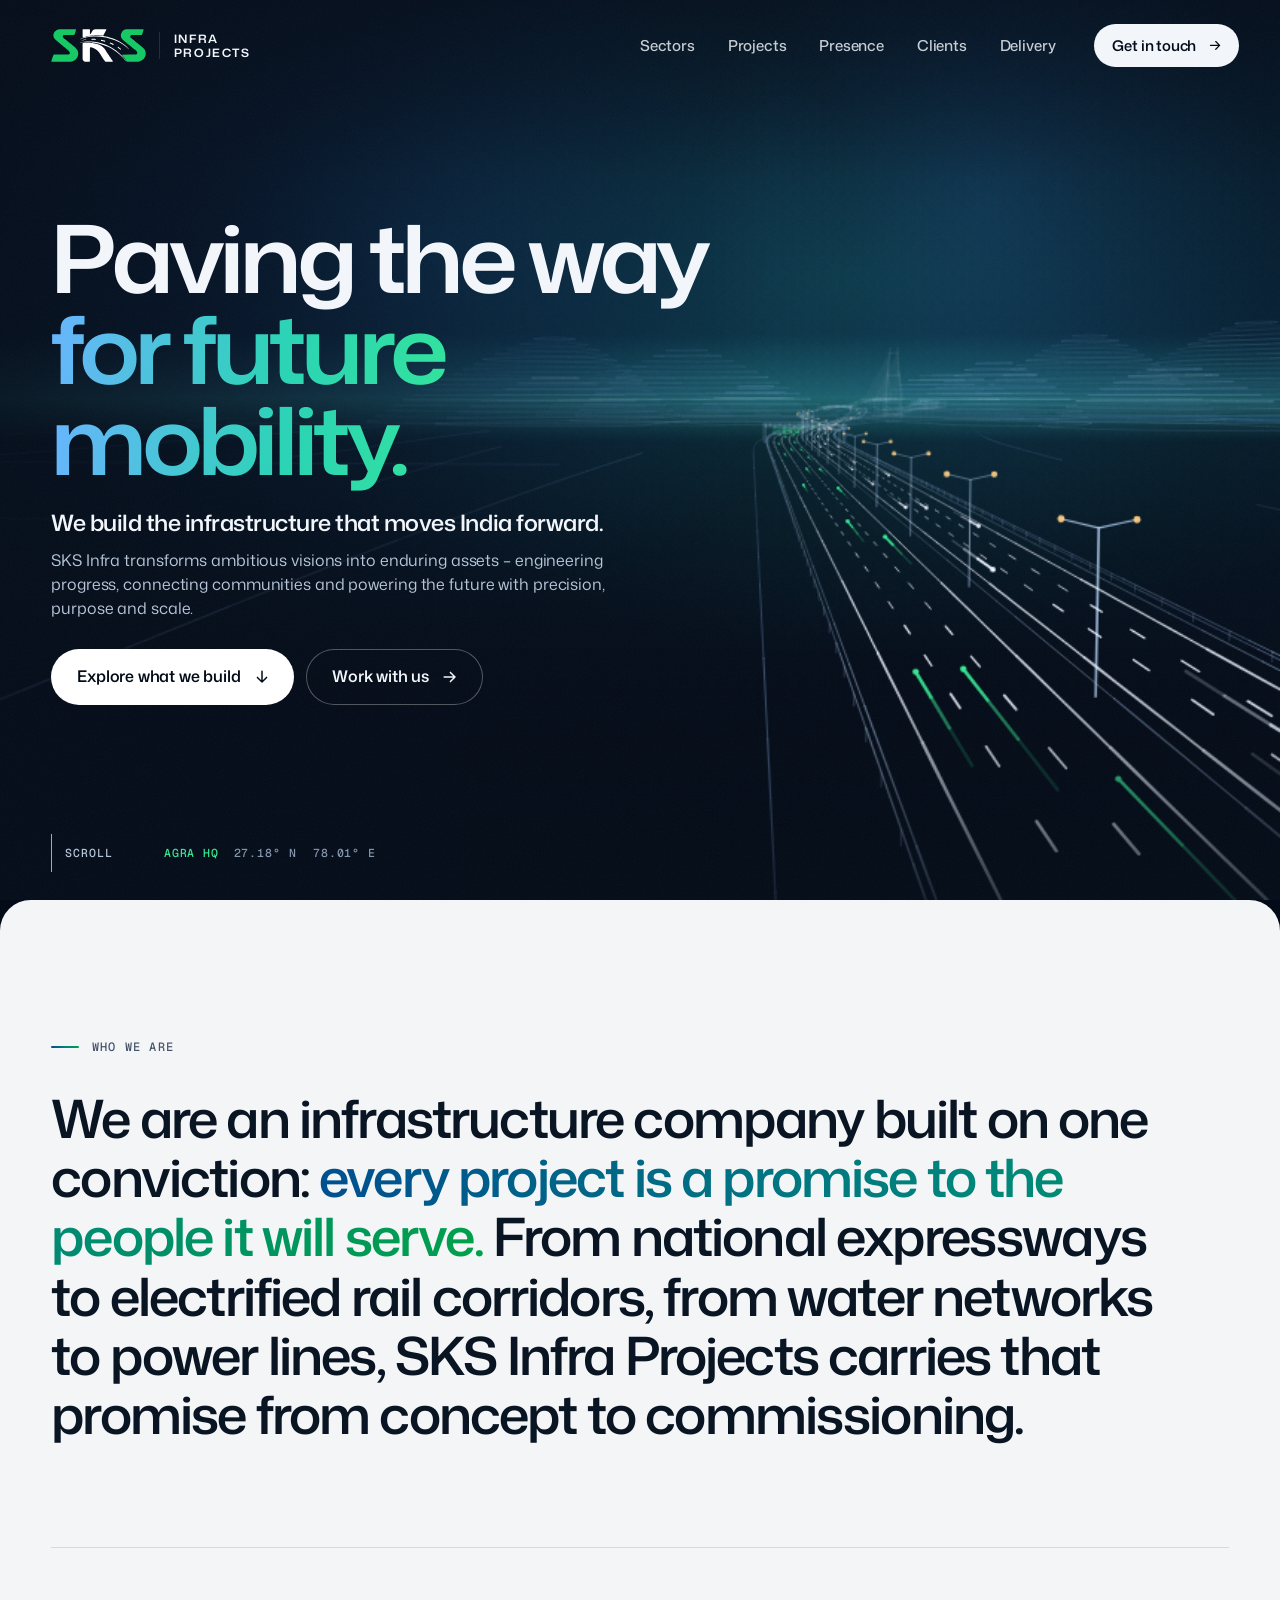
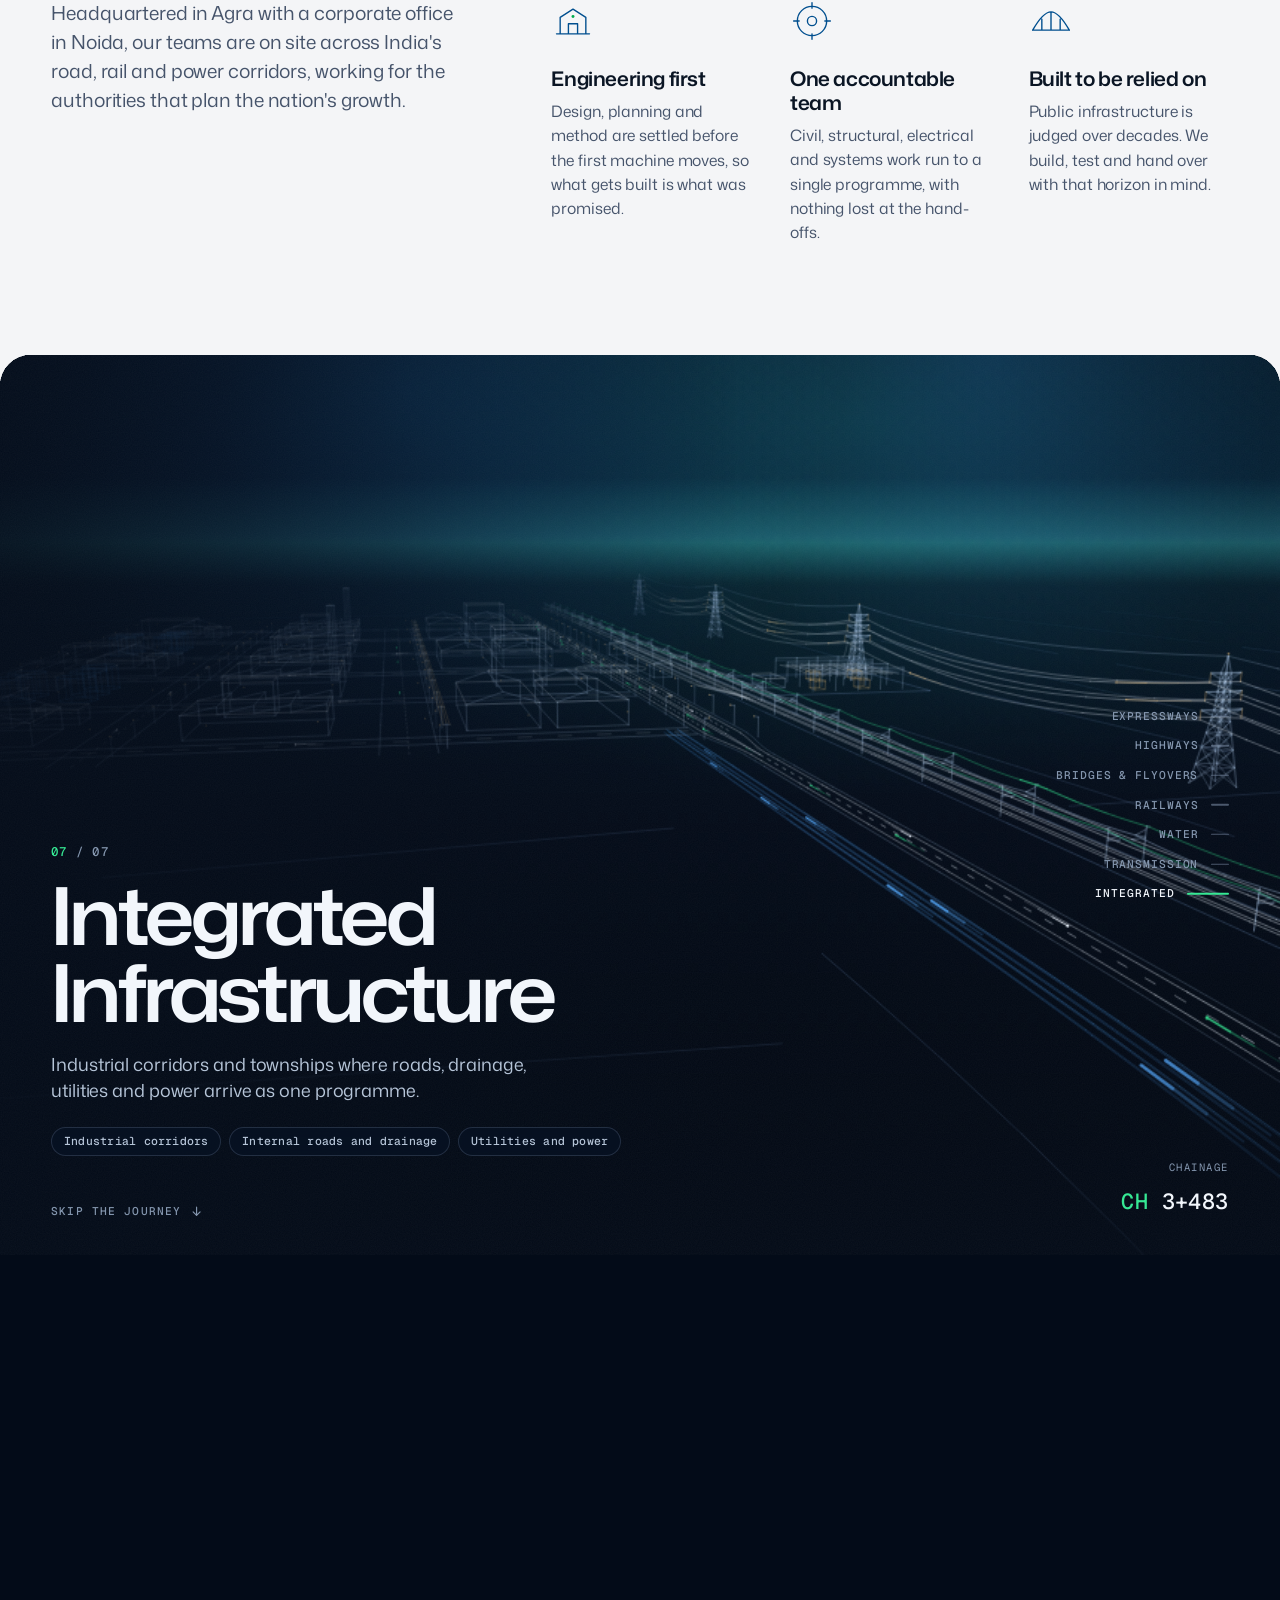
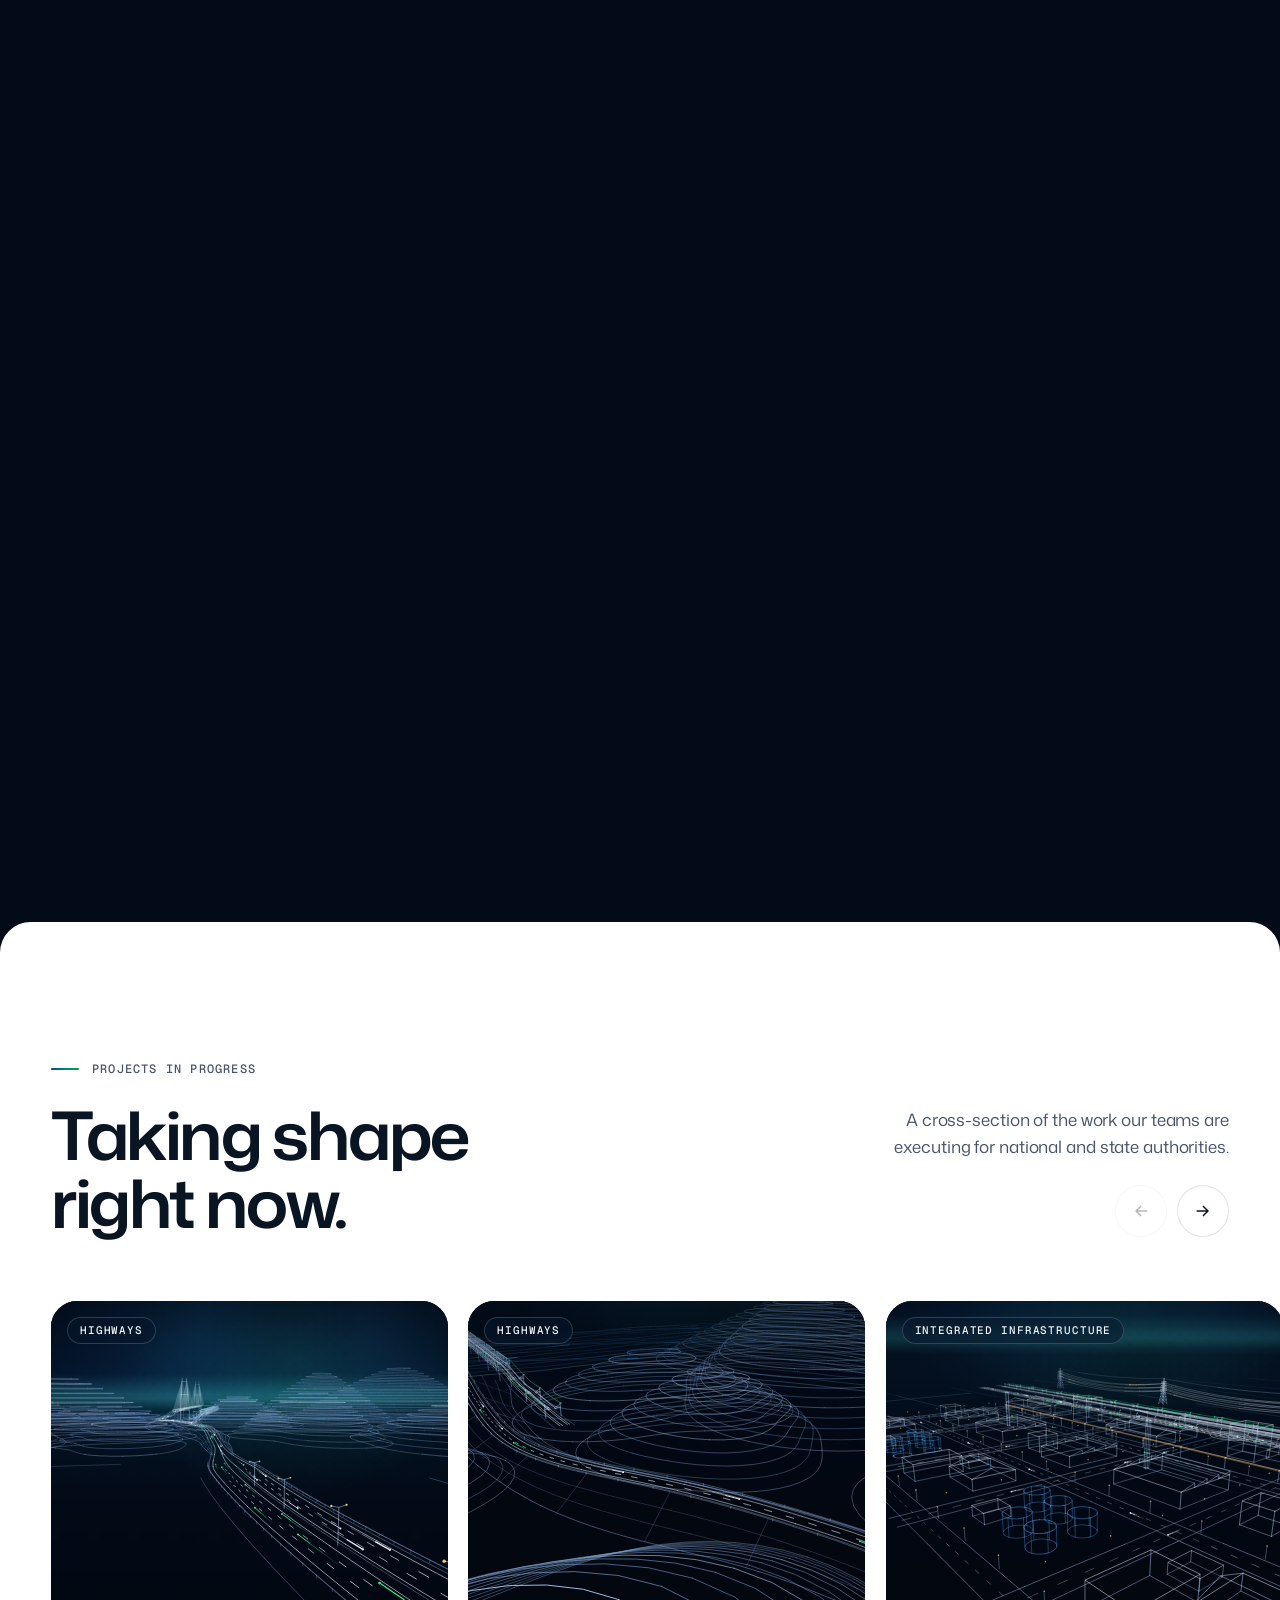
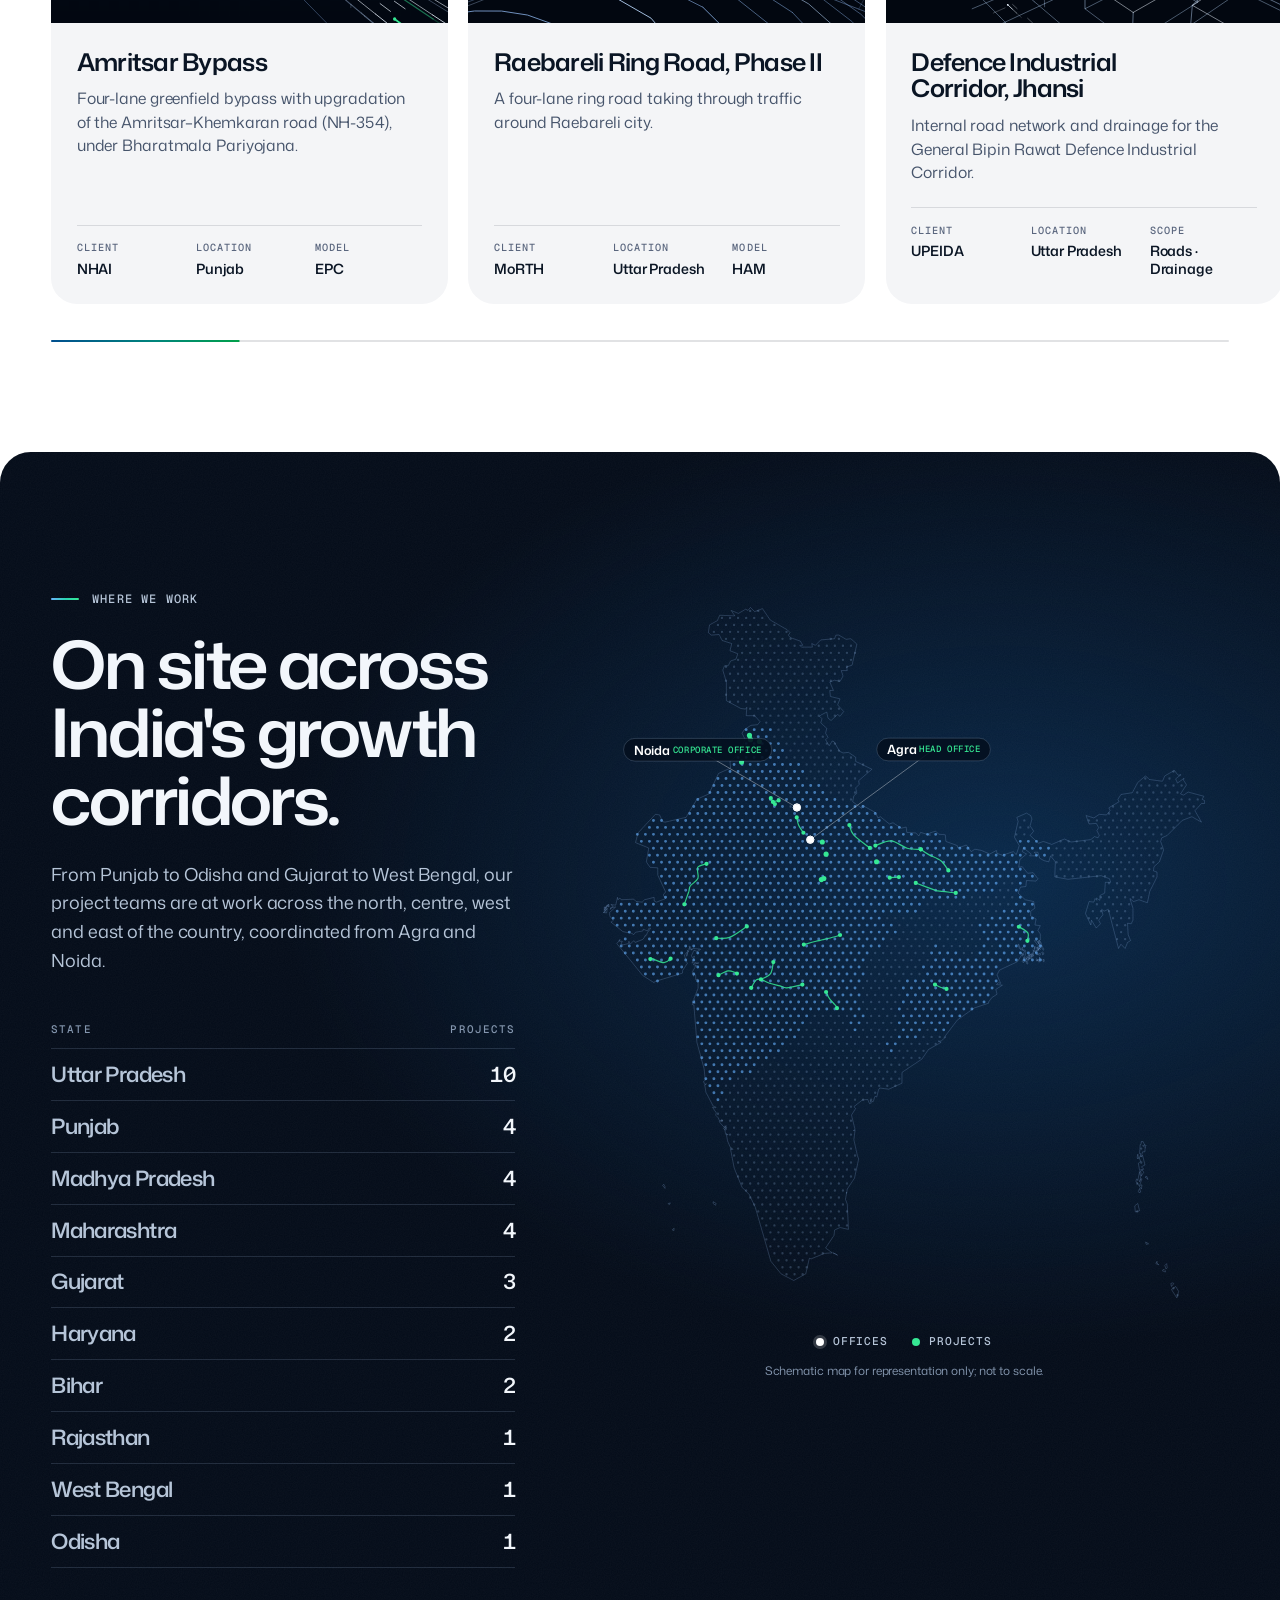
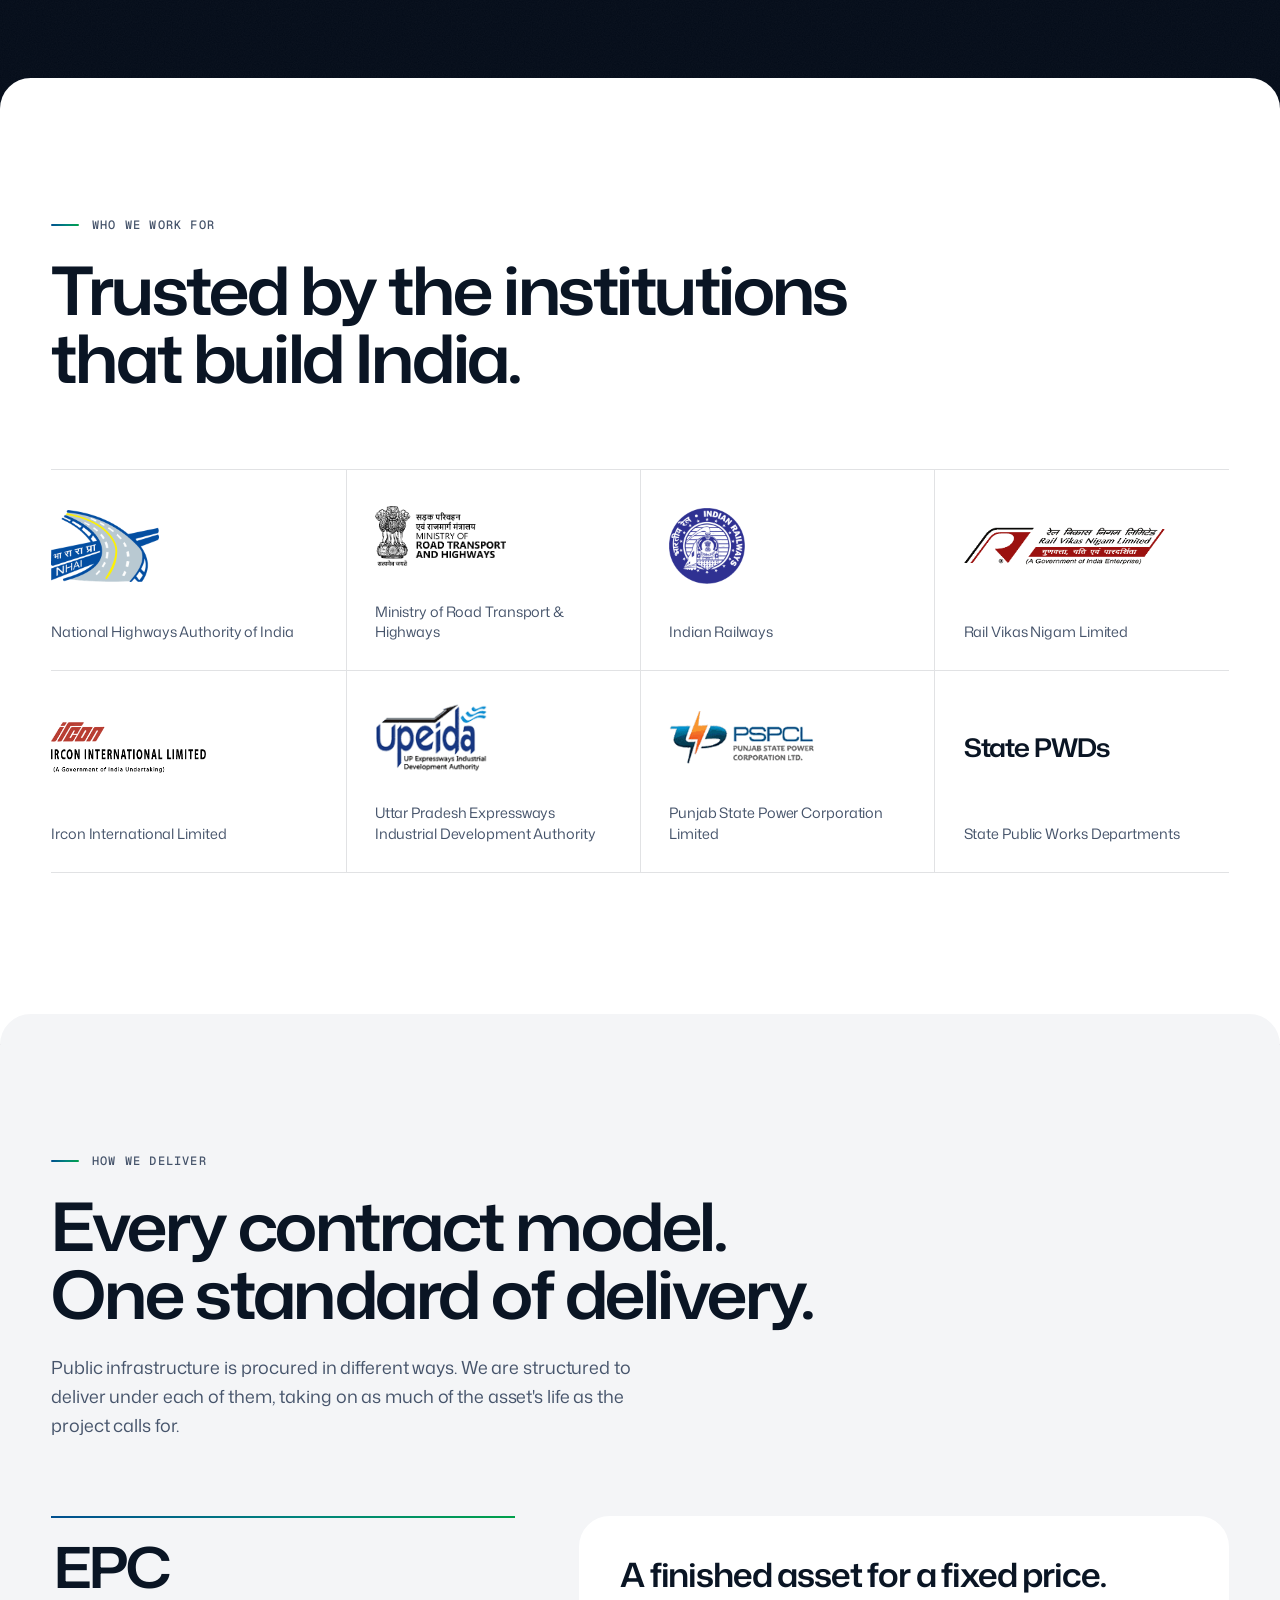
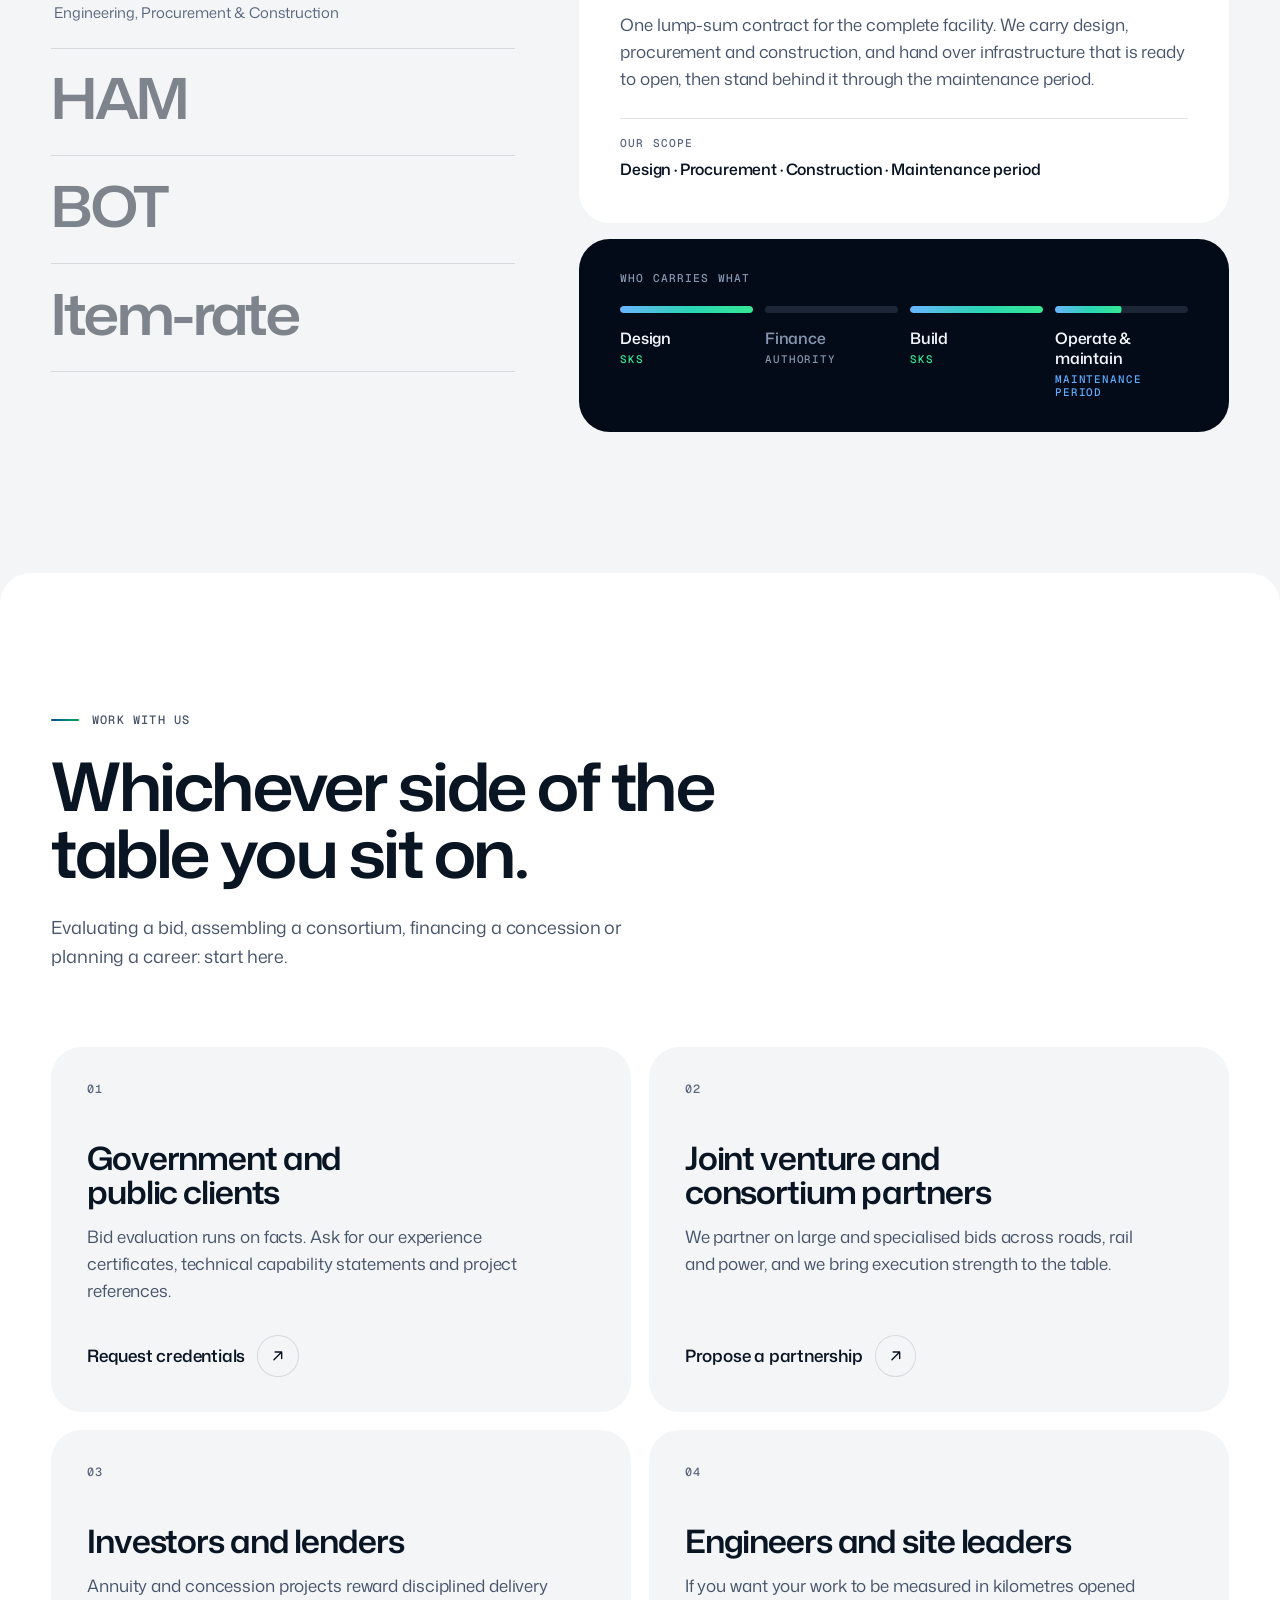
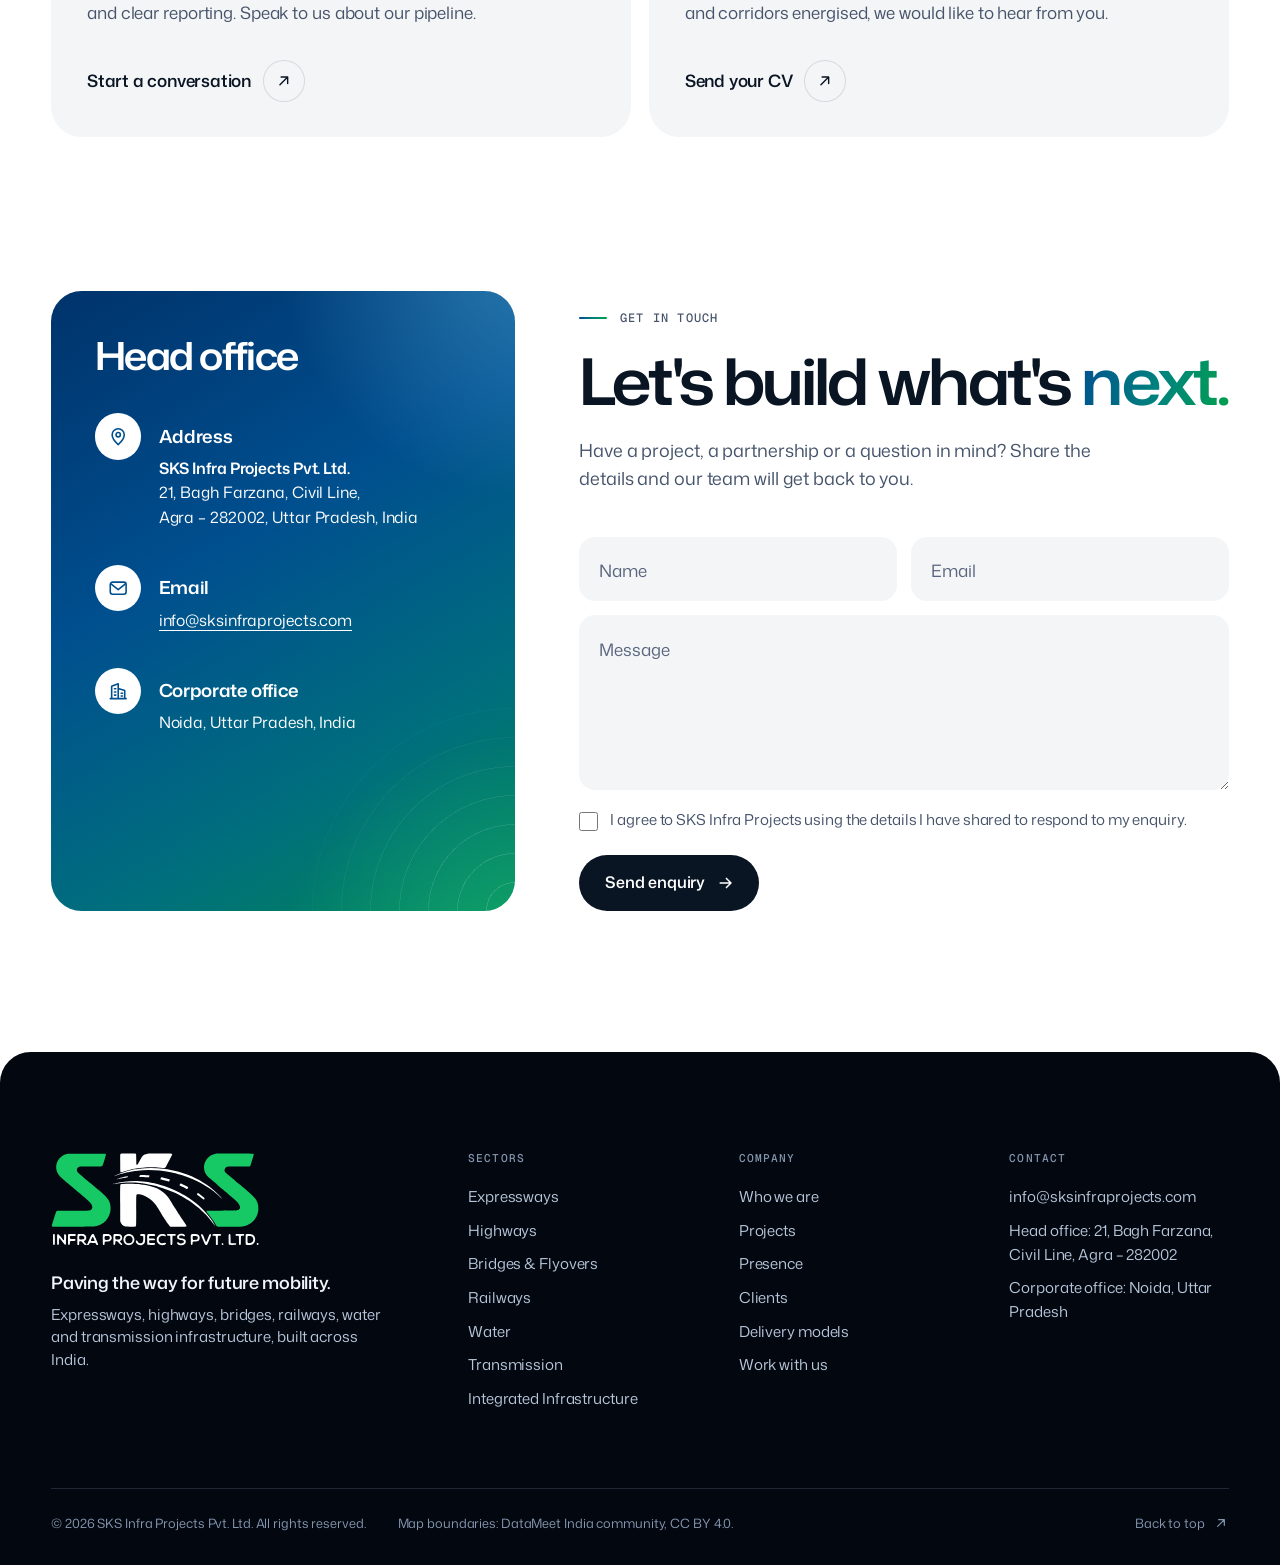
==== commit 9101491d: "Publish the reviewed landing page Merges the review branch now that the owner has approved it for pu" ====
--- a/index.html
+++ b/index.html
@@ -11,8 +11,8 @@
 
 <meta property="og:type" content="website">
 <meta property="og:site_name" content="SKS Infra Projects">
-<meta property="og:title" content="SKS Infra Projects | We build the lines that move India">
-<meta property="og:description" content="Expressways, highways, bridges, railways, water and power transmission, delivered end to end under EPC, HAM, BOT and item-rate contracts.">
+<meta property="og:title" content="SKS Infra Projects | Paving the way for future mobility">
+<meta property="og:description" content="We build the infrastructure that moves India forward: expressways, highways, bridges, railways, water and power transmission, under EPC, HAM, BOT and item-rate contracts.">
 <meta property="og:url" content="https://sksinfraprojects.com/">
 <meta property="og:image" content="https://sksinfraprojects.com/assets/img/og-image.jpg">
 <meta property="og:image:width" content="1200">
@@ -43,9 +43,10 @@
   "description": "Infrastructure company building expressways, highways, bridges and flyovers, railway electrification, water and power transmission infrastructure across India.",
   "email": "info@sksinfraprojects.com",
   "areaServed": { "@type": "Country", "name": "India" },
-  "address": { "@type": "PostalAddress", "addressLocality": "Agra", "addressRegion": "Uttar Pradesh", "addressCountry": "IN" },
+  "slogan": "Paving the way for future mobility",
+  "address": { "@type": "PostalAddress", "streetAddress": "21, Bagh Farzana, Civil Line", "addressLocality": "Agra", "postalCode": "282002", "addressRegion": "Uttar Pradesh", "addressCountry": "IN" },
   "location": [
-    { "@type": "Place", "name": "Head Office", "address": { "@type": "PostalAddress", "addressLocality": "Agra", "addressRegion": "Uttar Pradesh", "addressCountry": "IN" } },
+    { "@type": "Place", "name": "Head Office", "address": { "@type": "PostalAddress", "streetAddress": "21, Bagh Farzana, Civil Line", "addressLocality": "Agra", "postalCode": "282002", "addressRegion": "Uttar Pradesh", "addressCountry": "IN" } },
     { "@type": "Place", "name": "Corporate Office", "address": { "@type": "PostalAddress", "addressLocality": "Noida", "addressRegion": "Uttar Pradesh", "addressCountry": "IN" } }
   ],
   "knowsAbout": ["Expressways", "Highways", "Bridges and flyovers", "Railway electrification", "Water infrastructure", "Power transmission and distribution", "EPC", "Hybrid Annuity Model", "Build Operate Transfer"]
@@ -60,6 +61,9 @@
 <svg class="sprite" aria-hidden="true" focusable="false">
   <symbol id="i-arrow" viewBox="0 0 24 24"><path d="M5 12h13M12.5 6.5 18 12l-5.5 5.5" fill="none" stroke="currentColor" stroke-width="1.8" stroke-linecap="round" stroke-linejoin="round"/></symbol>
   <symbol id="i-arrow-up" viewBox="0 0 24 24"><path d="M7 17 17 7M8.5 7H17v8.5" fill="none" stroke="currentColor" stroke-width="1.8" stroke-linecap="round" stroke-linejoin="round"/></symbol>
+  <symbol id="i-pin" viewBox="0 0 24 24"><path d="M12 21s-6.5-5.7-6.5-10.5a6.5 6.5 0 0 1 13 0C18.5 15.3 12 21 12 21z" fill="none" stroke="currentColor" stroke-width="1.7" stroke-linejoin="round"/><circle cx="12" cy="10.4" r="2.3" fill="none" stroke="currentColor" stroke-width="1.7"/></symbol>
+  <symbol id="i-mail" viewBox="0 0 24 24"><rect x="3.5" y="5.5" width="17" height="13" rx="2.6" fill="none" stroke="currentColor" stroke-width="1.7"/><path d="m4.6 7.6 7.4 5.9 7.4-5.9" fill="none" stroke="currentColor" stroke-width="1.7" stroke-linecap="round" stroke-linejoin="round"/></symbol>
+  <symbol id="i-building" viewBox="0 0 24 24"><path d="M5 20V6.6L12 4v16M12 9.2l7 2V20M3.5 20h17M8 9.4h1.4M8 12.8h1.4M8 16.2h1.4M15.2 14.2h1.4M15.2 17.2h1.4" fill="none" stroke="currentColor" stroke-width="1.7" stroke-linecap="round" stroke-linejoin="round"/></symbol>
   <symbol id="i-down" viewBox="0 0 24 24"><path d="M12 5v13M6.5 12.5 12 18l5.5-5.5" fill="none" stroke="currentColor" stroke-width="1.8" stroke-linecap="round" stroke-linejoin="round"/></symbol>
 </svg>
 
@@ -77,10 +81,10 @@
     </a>
     <nav class="nav__links" aria-label="Primary">
       <a href="#sectors">Sectors</a>
-      <a href="#delivery">Delivery</a>
       <a href="#projects">Projects</a>
       <a href="#presence">Presence</a>
       <a href="#clients">Clients</a>
+      <a href="#delivery">Delivery</a>
     </nav>
     <a class="btn btn--nav" href="#contact"><span>Get in touch</span><svg class="btn__icon"><use href="#i-arrow"/></svg></a>
     <button class="nav__toggle" type="button" aria-expanded="false" aria-controls="menu">
@@ -94,10 +98,10 @@
 <div class="menu" id="menu" hidden>
   <nav class="menu__links" aria-label="Menu">
     <a href="#sectors"><span>01</span>Sectors</a>
-    <a href="#delivery"><span>02</span>Delivery</a>
-    <a href="#projects"><span>03</span>Projects</a>
-    <a href="#presence"><span>04</span>Presence</a>
-    <a href="#clients"><span>05</span>Clients</a>
+    <a href="#projects"><span>02</span>Projects</a>
+    <a href="#presence"><span>03</span>Presence</a>
+    <a href="#clients"><span>04</span>Clients</a>
+    <a href="#delivery"><span>05</span>Delivery</a>
     <a href="#contact"><span>06</span>Contact</a>
   </nav>
   <div class="menu__foot">
@@ -123,13 +127,13 @@
   <div class="grain" aria-hidden="true"></div>
 
   <div class="hero__content container">
-    <p class="eyebrow hero__eyebrow"><i></i>Infrastructure, engineered end to end</p>
     <h1 class="hero__title" id="hero-title">
-      <span class="line"><span>We build the</span></span>
-      <span class="line"><span>lines that</span></span>
-      <span class="line"><span><em>move India.</em></span></span>
+      <span class="line"><span>Paving the way</span></span>
+      <span class="line"><span><em>for future</em></span></span>
+      <span class="line"><span><em>mobility.</em></span></span>
     </h1>
-    <p class="hero__lede">Expressways, highways, bridges, railways, water and power transmission, delivered from first alignment to final handover by one accountable team.</p>
+    <p class="hero__lead">We build the infrastructure that moves India forward.</p>
+    <p class="hero__lede">SKS Infra transforms ambitious visions into enduring assets – engineering progress, connecting communities and powering the future with precision, purpose and scale.</p>
     <div class="hero__cta">
       <a class="btn btn--primary" href="#sectors" data-magnetic><span>Explore what we build</span><svg class="btn__icon"><use href="#i-down"/></svg></a>
       <a class="btn btn--ghost" href="#partners" data-magnetic><span>Work with us</span><svg class="btn__icon"><use href="#i-arrow"/></svg></a>
@@ -148,7 +152,7 @@
 <section class="manifesto sheet" id="about" data-theme="light" aria-labelledby="about-title">
   <div class="container">
     <p class="eyebrow" data-reveal><i></i>Who we are</p>
-    <h2 class="manifesto__text" id="about-title" data-words>We are an infrastructure company built around one discipline: <em>draw the line well, then build it exactly.</em> From national expressways to electrified rail corridors, from water mains to power networks, SKS Infra Projects takes public infrastructure from alignment to asset.</h2>
+    <h2 class="manifesto__text" id="about-title" data-words>We are an infrastructure company built on one conviction: <em>every project is a promise to the people it will serve.</em> From national expressways to electrified rail corridors, from water networks to power lines, SKS Infra Projects carries that promise from concept to commissioning.</h2>
 
     <div class="manifesto__grid">
       <p class="manifesto__aside" data-reveal>Headquartered in Agra with a corporate office in Noida, our teams are on site across India's road, rail and power corridors, working for the authorities that plan the nation's growth.</p>
@@ -258,6 +262,139 @@
 </section>
 
 <!-- ================================================================== -->
+<!-- Projects                                                            -->
+<!-- ================================================================== -->
+<section class="work sheet" id="projects" data-theme="light" aria-labelledby="projects-title">
+  <div class="container">
+    <header class="section-head section-head--row">
+      <div>
+        <p class="eyebrow" data-reveal><i></i>Projects in progress</p>
+        <h2 id="projects-title" data-reveal>Taking shape<br>right now.</h2>
+      </div>
+      <div class="work__nav" data-reveal>
+        <p>A cross-section of the work our teams are executing for national and state authorities.</p>
+        <div class="work__buttons">
+          <button type="button" class="round" data-work-prev aria-label="Previous projects"><svg><use href="#i-arrow"/></svg></button>
+          <button type="button" class="round" data-work-next aria-label="Next projects"><svg><use href="#i-arrow"/></svg></button>
+        </div>
+      </div>
+    </header>
+  </div>
+
+  <!-- Each card's media holds a still from the film. To use a photograph instead, drop
+       <img src="assets/media/projects/your-photo.jpg" alt="..."> inside .card__media (see README). -->
+  <div class="work__rail" data-work-rail tabindex="0" role="region" aria-label="Projects, scroll horizontally">
+    <article class="card" data-still="bypass">
+      <div class="card__media"><div class="stage"><canvas data-sky></canvas><canvas data-lines></canvas></div><span class="card__tag">Highways</span></div>
+      <div class="card__body">
+        <h3>Amritsar Bypass</h3>
+        <p>Four-lane greenfield bypass with upgradation of the Amritsar–Khemkaran road (NH-354), under Bharatmala Pariyojana.</p>
+        <dl class="card__meta"><div><dt>Client</dt><dd>NHAI</dd></div><div><dt>Location</dt><dd>Punjab</dd></div><div><dt>Model</dt><dd>EPC</dd></div></dl>
+      </div>
+    </article>
+    <article class="card" data-still="ring">
+      <div class="card__media"><div class="stage"><canvas data-sky></canvas><canvas data-lines></canvas></div><span class="card__tag">Highways</span></div>
+      <div class="card__body">
+        <h3>Raebareli Ring Road, Phase II</h3>
+        <p>A four-lane ring road taking through traffic around Raebareli city.</p>
+        <dl class="card__meta"><div><dt>Client</dt><dd>MoRTH</dd></div><div><dt>Location</dt><dd>Uttar Pradesh</dd></div><div><dt>Model</dt><dd>HAM</dd></div></dl>
+      </div>
+    </article>
+    <article class="card" data-still="corridor">
+      <div class="card__media"><div class="stage"><canvas data-sky></canvas><canvas data-lines></canvas></div><span class="card__tag">Integrated Infrastructure</span></div>
+      <div class="card__body">
+        <h3>Defence Industrial Corridor, Jhansi</h3>
+        <p>Internal road network and drainage for the General Bipin Rawat Defence Industrial Corridor.</p>
+        <dl class="card__meta"><div><dt>Client</dt><dd>UPEIDA</dd></div><div><dt>Location</dt><dd>Uttar Pradesh</dd></div><div><dt>Scope</dt><dd>Roads · Drainage</dd></div></dl>
+      </div>
+    </article>
+    <article class="card" data-still="power">
+      <div class="card__media"><div class="stage"><canvas data-sky></canvas><canvas data-lines></canvas></div><span class="card__tag">Transmission</span></div>
+      <div class="card__body">
+        <h3>RDSS network strengthening</h3>
+        <p>HT and LT infrastructure loss-reduction works across Tarn Taran, Kapurthala, Sri Muktsar Sahib and Fazilka.</p>
+        <dl class="card__meta"><div><dt>Client</dt><dd>PSPCL</dd></div><div><dt>Location</dt><dd>Punjab</dd></div><div><dt>Scope</dt><dd>HT · LT networks</dd></div></dl>
+      </div>
+    </article>
+    <article class="card" data-still="hills">
+      <div class="card__media"><div class="stage"><canvas data-sky></canvas><canvas data-lines></canvas></div><span class="card__tag">Highways</span></div>
+      <div class="card__body">
+        <h3>Bhind Bypass, NH-552 Extension</h3>
+        <p>Ater realignment and Bhind bypass, built two-lane with paved shoulders.</p>
+        <dl class="card__meta"><div><dt>Client</dt><dd>MoRTH</dd></div><div><dt>Location</dt><dd>Madhya Pradesh</dd></div><div><dt>Model</dt><dd>EPC</dd></div></dl>
+      </div>
+    </article>
+  </div>
+  <div class="container">
+    <div class="work__progress" aria-hidden="true"><i data-work-progress></i></div>
+  </div>
+</section>
+
+<!-- ================================================================== -->
+<!-- Presence                                                            -->
+<!-- ================================================================== -->
+<section class="presence sheet sheet--dark" id="presence" data-theme="dark" aria-labelledby="presence-title">
+  <div class="grain" aria-hidden="true"></div>
+  <div class="container presence__grid">
+    <div class="presence__copy">
+      <p class="eyebrow" data-reveal><i></i>Where we work</p>
+      <h2 id="presence-title" data-reveal>On site across India's growth corridors.</h2>
+      <p class="presence__lede" data-reveal>From Punjab to Odisha and Gujarat to West Bengal, our project teams are at work across the north, centre, west and east of the country, coordinated from Agra and Noida.</p>
+
+      <!-- Projects per state. To change a number, edit it here; nothing else depends on it. -->
+      <div class="states" data-states>
+        <p class="states__head" aria-hidden="true"><span>State</span><span>Projects</span></p>
+        <ul>
+          <li><button type="button" data-state="1"><span class="states__name">Uttar Pradesh</span> <span class="states__count">10<span class="vh"> projects</span></span></button></li>
+          <li><button type="button" data-state="2"><span class="states__name">Punjab</span> <span class="states__count">4<span class="vh"> projects</span></span></button></li>
+          <li><button type="button" data-state="3"><span class="states__name">Madhya Pradesh</span> <span class="states__count">4<span class="vh"> projects</span></span></button></li>
+          <li><button type="button" data-state="7"><span class="states__name">Maharashtra</span> <span class="states__count">4<span class="vh"> projects</span></span></button></li>
+          <li><button type="button" data-state="6"><span class="states__name">Gujarat</span> <span class="states__count">3<span class="vh"> projects</span></span></button></li>
+          <li><button type="button" data-state="4"><span class="states__name">Haryana</span> <span class="states__count">2<span class="vh"> projects</span></span></button></li>
+          <li><button type="button" data-state="8"><span class="states__name">Bihar</span> <span class="states__count">2<span class="vh"> projects</span></span></button></li>
+          <li><button type="button" data-state="5"><span class="states__name">Rajasthan</span> <span class="states__count">1<span class="vh"> project</span></span></button></li>
+          <li><button type="button" data-state="9"><span class="states__name">West Bengal</span> <span class="states__count">1<span class="vh"> project</span></span></button></li>
+          <li><button type="button" data-state="10"><span class="states__name">Odisha</span> <span class="states__count">1<span class="vh"> project</span></span></button></li>
+        </ul>
+      </div>
+    </div>
+
+    <div class="presence__mapwrap">
+      <div class="presence__map" data-map role="img" aria-label="Map of India highlighting the ten states where SKS Infra Projects has projects under way, with its offices in Agra and Noida"></div>
+      <ul class="legend">
+        <li><i class="k-office"></i>Offices</li>
+        <li><i class="k-project"></i>Projects</li>
+      </ul>
+      <p class="presence__note">Schematic map for representation only; not to scale.</p>
+    </div>
+  </div>
+</section>
+
+<!-- ================================================================== -->
+<!-- Clients                                                             -->
+<!-- ================================================================== -->
+<section class="clients sheet" id="clients" data-theme="light" aria-labelledby="clients-title">
+  <div class="container">
+    <header class="section-head">
+      <p class="eyebrow" data-reveal><i></i>Who we work for</p>
+      <h2 id="clients-title" data-reveal>Trusted by the institutions<br>that build India.</h2>
+    </header>
+    <!-- Logos are the property of their respective organisations and are shown to identify them as clients.
+         Files live in assets/img/clients/. -->
+    <ul class="clients__grid">
+      <li data-reveal style="--i:0"><span class="clients__logo"><img src="assets/img/clients/nhai.png" width="108" height="71" alt="" loading="lazy" decoding="async"></span><span class="clients__name">National Highways Authority of India</span></li>
+      <li data-reveal style="--i:1"><span class="clients__logo"><img src="assets/img/clients/morth.png" width="131" height="59" alt="" loading="lazy" decoding="async"></span><span class="clients__name">Ministry of Road Transport &amp; Highways</span></li>
+      <li data-reveal style="--i:2"><span class="clients__logo"><img src="assets/img/clients/indian-railways.png" width="76" height="76" alt="" loading="lazy" decoding="async"></span><span class="clients__name">Indian Railways</span></li>
+      <li data-reveal style="--i:3"><span class="clients__logo"><img src="assets/img/clients/rvnl.png" width="201" height="39" alt="" loading="lazy" decoding="async"></span><span class="clients__name">Rail Vikas Nigam Limited</span></li>
+      <li data-reveal style="--i:4"><span class="clients__logo"><img src="assets/img/clients/ircon.png" width="155" height="50" alt="" loading="lazy" decoding="async"></span><span class="clients__name">Ircon International Limited</span></li>
+      <li data-reveal style="--i:5"><span class="clients__logo"><img src="assets/img/clients/upeida.png" width="113" height="69" alt="" loading="lazy" decoding="async"></span><span class="clients__name">Uttar Pradesh Expressways Industrial Development Authority</span></li>
+      <li data-reveal style="--i:6"><span class="clients__logo"><img src="assets/img/clients/pspcl.png" width="146" height="53" alt="" loading="lazy" decoding="async"></span><span class="clients__name">Punjab State Power Corporation Limited</span></li>
+      <li data-reveal style="--i:7"><span class="clients__logo clients__logo--text" aria-hidden="true">State PWDs</span><span class="clients__name">State Public Works Departments</span></li>
+    </ul>
+  </div>
+</section>
+
+<!-- ================================================================== -->
 <!-- Delivery models                                                     -->
 <!-- ================================================================== -->
 <section class="models sheet" id="delivery" data-theme="light" aria-labelledby="delivery-title">
@@ -315,154 +452,9 @@
 </section>
 
 <!-- ================================================================== -->
-<!-- Projects                                                            -->
-<!-- ================================================================== -->
-<section class="work" id="projects" data-theme="light" aria-labelledby="projects-title">
-  <div class="container">
-    <header class="section-head section-head--row">
-      <div>
-        <p class="eyebrow" data-reveal><i></i>Projects in progress</p>
-        <h2 id="projects-title" data-reveal>Where the line is<br>being drawn today.</h2>
-      </div>
-      <div class="work__nav" data-reveal>
-        <p>A cross-section of the work our teams are executing now for national and state authorities.</p>
-        <div class="work__buttons">
-          <button type="button" class="round" data-work-prev aria-label="Previous projects"><svg><use href="#i-arrow"/></svg></button>
-          <button type="button" class="round" data-work-next aria-label="Next projects"><svg><use href="#i-arrow"/></svg></button>
-        </div>
-      </div>
-    </header>
-  </div>
-
-  <!-- Each card's media holds a still from the film. To use a photograph instead, drop
-       <img src="assets/media/projects/your-photo.jpg" alt="..."> inside .card__media (see README). -->
-  <div class="work__rail" data-work-rail tabindex="0" role="region" aria-label="Projects, scroll horizontally">
-    <article class="card" data-still="bypass">
-      <div class="card__media"><div class="stage"><canvas data-sky></canvas><canvas data-lines></canvas></div><span class="card__tag">Highways</span></div>
-      <div class="card__body">
-        <h3>Amritsar Bypass</h3>
-        <p>Four-lane greenfield bypass with upgradation of the Amritsar–Khemkaran road (NH-354), under Bharatmala Pariyojana.</p>
-        <dl class="card__meta"><div><dt>Client</dt><dd>NHAI</dd></div><div><dt>Location</dt><dd>Punjab</dd></div><div><dt>Model</dt><dd>EPC · Joint venture</dd></div></dl>
-      </div>
-    </article>
-    <article class="card" data-still="ring">
-      <div class="card__media"><div class="stage"><canvas data-sky></canvas><canvas data-lines></canvas></div><span class="card__tag">Highways</span></div>
-      <div class="card__body">
-        <h3>Raebareli Ring Road, Phase II</h3>
-        <p>A four-lane ring road taking through traffic around Raebareli city.</p>
-        <dl class="card__meta"><div><dt>Client</dt><dd>MoRTH</dd></div><div><dt>Location</dt><dd>Uttar Pradesh</dd></div><div><dt>Model</dt><dd>HAM</dd></div></dl>
-      </div>
-    </article>
-    <article class="card" data-still="corridor">
-      <div class="card__media"><div class="stage"><canvas data-sky></canvas><canvas data-lines></canvas></div><span class="card__tag">Integrated Infrastructure</span></div>
-      <div class="card__body">
-        <h3>Defence Industrial Corridor, Jhansi</h3>
-        <p>Internal road network and drainage for the General Bipin Rawat Defence Industrial Corridor.</p>
-        <dl class="card__meta"><div><dt>Client</dt><dd>UPEIDA</dd></div><div><dt>Location</dt><dd>Uttar Pradesh</dd></div><div><dt>Scope</dt><dd>Roads · Drainage</dd></div></dl>
-      </div>
-    </article>
-    <article class="card" data-still="rail">
-      <div class="card__media"><div class="stage"><canvas data-sky></canvas><canvas data-lines></canvas></div><span class="card__tag">Railways</span></div>
-      <div class="card__body">
-        <h3>Deen Dayal Upadhyaya – Manpur traction upgrade</h3>
-        <p>Overhead equipment modification on the Up, Down and third lines to raise speed potential to 160 km/h.</p>
-        <dl class="card__meta"><div><dt>Client</dt><dd>Indian Railways</dd></div><div><dt>Location</dt><dd>Uttar Pradesh · Bihar</dd></div><div><dt>Model</dt><dd>Turnkey · Joint venture</dd></div></dl>
-      </div>
-    </article>
-    <article class="card" data-still="rail2">
-      <div class="card__media"><div class="stage"><canvas data-sky></canvas><canvas data-lines></canvas></div><span class="card__tag">Railways</span></div>
-      <div class="card__body">
-        <h3>Dhasa – Jetalsar electrification</h3>
-        <p>Traction overhead equipment and switching stations with the associated signalling, telecom and civil works.</p>
-        <dl class="card__meta"><div><dt>Client</dt><dd>RVNL</dd></div><div><dt>Location</dt><dd>Gujarat</dd></div><div><dt>Model</dt><dd>Turnkey</dd></div></dl>
-      </div>
-    </article>
-    <article class="card" data-still="power">
-      <div class="card__media"><div class="stage"><canvas data-sky></canvas><canvas data-lines></canvas></div><span class="card__tag">Transmission</span></div>
-      <div class="card__body">
-        <h3>RDSS network strengthening</h3>
-        <p>HT and LT infrastructure loss-reduction works across Tarn Taran, Kapurthala, Sri Muktsar Sahib and Fazilka.</p>
-        <dl class="card__meta"><div><dt>Client</dt><dd>PSPCL</dd></div><div><dt>Location</dt><dd>Punjab</dd></div><div><dt>Model</dt><dd>Turnkey</dd></div></dl>
-      </div>
-    </article>
-    <article class="card" data-still="hills">
-      <div class="card__media"><div class="stage"><canvas data-sky></canvas><canvas data-lines></canvas></div><span class="card__tag">Highways</span></div>
-      <div class="card__body">
-        <h3>Bhind Bypass, NH-552 Extension</h3>
-        <p>Ater realignment and Bhind bypass, built two-lane with paved shoulders.</p>
-        <dl class="card__meta"><div><dt>Client</dt><dd>MoRTH</dd></div><div><dt>Location</dt><dd>Madhya Pradesh</dd></div><div><dt>Model</dt><dd>EPC</dd></div></dl>
-      </div>
-    </article>
-  </div>
-  <div class="container">
-    <div class="work__progress" aria-hidden="true"><i data-work-progress></i></div>
-  </div>
-</section>
-
-<!-- ================================================================== -->
-<!-- Presence                                                            -->
-<!-- ================================================================== -->
-<section class="presence sheet sheet--dark" id="presence" data-theme="dark" aria-labelledby="presence-title">
-  <div class="grain" aria-hidden="true"></div>
-  <div class="container presence__grid">
-    <div class="presence__copy">
-      <p class="eyebrow" data-reveal><i></i>Where we work</p>
-      <h2 id="presence-title" data-reveal>On site across India's growth corridors.</h2>
-      <p class="presence__lede" data-reveal>From Punjab to Odisha and Gujarat to West Bengal, our project teams are at work across the north, centre, west and east of the country, coordinated from Agra and Noida.</p>
-
-      <ul class="states" data-states>
-        <li><button type="button" data-state="1"><span class="states__name">Uttar Pradesh</span><span class="states__places">Agra · Noida · Lucknow · Raebareli · Jhansi · Etawah · Mathura · Prayagraj · Gorakhpur · Barabanki · Shahjahanpur · Pt. Deen Dayal Upadhyaya Nagar</span><span class="states__kinds"><i class="k-office"></i><i class="k-road"></i><i class="k-rail"></i></span></button></li>
-        <li><button type="button" data-state="2"><span class="states__name">Punjab</span><span class="states__places">Amritsar · Tarn Taran · Kapurthala · Sri Muktsar Sahib · Fazilka</span><span class="states__kinds"><i class="k-road"></i><i class="k-power"></i></span></button></li>
-        <li><button type="button" data-state="3"><span class="states__name">Madhya Pradesh</span><span class="states__places">Bhind · Ratlam · Itarsi · Khandwa · Shridham</span><span class="states__kinds"><i class="k-road"></i><i class="k-rail"></i></span></button></li>
-        <li><button type="button" data-state="7"><span class="states__name">Maharashtra</span><span class="states__places">Bhusaval · Pachora · Badnera · Hinganghat · Ballarshah · Nandurbar</span><span class="states__kinds"><i class="k-rail"></i></span></button></li>
-        <li><button type="button" data-state="6"><span class="states__name">Gujarat</span><span class="states__places">Godhra · Dhasa · Jetalsar · Bhildi</span><span class="states__kinds"><i class="k-rail"></i></span></button></li>
-        <li><button type="button" data-state="5"><span class="states__name">Rajasthan</span><span class="states__places">Luni · Samdari</span><span class="states__kinds"><i class="k-rail"></i></span></button></li>
-        <li><button type="button" data-state="4"><span class="states__name">Haryana</span><span class="states__places">Palwal · Bhiwani</span><span class="states__kinds"><i class="k-rail"></i></span></button></li>
-        <li><button type="button" data-state="8"><span class="states__name">Bihar</span><span class="states__places">Gaya · Chhapra</span><span class="states__kinds"><i class="k-rail"></i></span></button></li>
-        <li><button type="button" data-state="9"><span class="states__name">West Bengal</span><span class="states__places">Howrah · Bandel · Saktigarh</span><span class="states__kinds"><i class="k-rail"></i></span></button></li>
-        <li><button type="button" data-state="10"><span class="states__name">Odisha</span><span class="states__places">Sonepur · Purunakatak</span><span class="states__kinds"><i class="k-rail"></i></span></button></li>
-      </ul>
-    </div>
-
-    <div class="presence__mapwrap">
-      <div class="presence__map" data-map role="img" aria-label="Map of India showing the states and cities where SKS Infra Projects is working"></div>
-      <ul class="legend">
-        <li><i class="k-office"></i>Offices</li>
-        <li><i class="k-road"></i>Roads and highways</li>
-        <li><i class="k-rail"></i>Railway electrification</li>
-        <li><i class="k-power"></i>Power distribution</li>
-      </ul>
-      <p class="presence__note">Schematic map for representation only; not to scale.</p>
-    </div>
-  </div>
-</section>
-
-<!-- ================================================================== -->
-<!-- Clients                                                             -->
-<!-- ================================================================== -->
-<section class="clients sheet" id="clients" data-theme="light" aria-labelledby="clients-title">
-  <div class="container">
-    <header class="section-head">
-      <p class="eyebrow" data-reveal><i></i>Who we work for</p>
-      <h2 id="clients-title" data-reveal>Trusted by the institutions<br>that build India.</h2>
-    </header>
-    <ul class="clients__grid">
-      <li data-reveal style="--i:0"><b>NHAI</b><span>National Highways Authority of India</span></li>
-      <li data-reveal style="--i:1"><b>MoRTH</b><span>Ministry of Road Transport &amp; Highways</span></li>
-      <li data-reveal style="--i:2"><b>Indian Railways</b><span>Zonal railways across the national network</span></li>
-      <li data-reveal style="--i:3"><b>RVNL</b><span>Rail Vikas Nigam Limited</span></li>
-      <li data-reveal style="--i:4"><b>IRCON</b><span>Ircon International Limited</span></li>
-      <li data-reveal style="--i:5"><b>UPEIDA</b><span>Uttar Pradesh Expressways Industrial Development Authority</span></li>
-      <li data-reveal style="--i:6"><b>PSPCL</b><span>Punjab State Power Corporation Limited</span></li>
-      <li data-reveal style="--i:7"><b>State PWDs</b><span>Public Works Departments</span></li>
-    </ul>
-  </div>
-</section>
-
-<!-- ================================================================== -->
 <!-- Work with us                                                        -->
 <!-- ================================================================== -->
-<section class="doors" id="partners" data-theme="light" aria-labelledby="partners-title">
+<section class="doors sheet" id="partners" data-theme="light" aria-labelledby="partners-title">
   <div class="container">
     <header class="section-head">
       <p class="eyebrow" data-reveal><i></i>Work with us</p>
@@ -509,28 +501,89 @@
 <!-- ================================================================== -->
 <!-- Contact                                                             -->
 <!-- ================================================================== -->
-<section class="contact sheet sheet--dark" id="contact" data-theme="dark" aria-labelledby="contact-title">
-  <div class="contact__glow" aria-hidden="true"><i></i><i></i><i></i></div>
-  <div class="grain" aria-hidden="true"></div>
-  <div class="container">
-    <p class="eyebrow" data-reveal><i></i>Contact</p>
-    <h2 class="contact__title" id="contact-title" data-reveal>Let's build<br>what's <em>next.</em></h2>
-    <div class="contact__row" data-reveal>
-      <a class="btn btn--primary btn--lg" href="mailto:info@sksinfraprojects.com?subject=Enquiry%20from%20sksinfraprojects.com" data-magnetic><span>info@sksinfraprojects.com</span><svg class="btn__icon"><use href="#i-arrow-up"/></svg></a>
-    </div>
-    <ul class="offices">
-      <li data-reveal style="--i:0"><span class="offices__label">Head office</span><b>Agra</b><span>Uttar Pradesh, India</span></li>
-      <li data-reveal style="--i:1"><span class="offices__label">Corporate office</span><b>Noida</b><span>Uttar Pradesh, India</span></li>
-    </ul>
+<section class="contact" id="contact" data-theme="light" aria-labelledby="contact-title">
+  <div class="container contact__grid">
+    <aside class="office" aria-labelledby="office-title" data-reveal>
+      <div class="office__sheen" aria-hidden="true"><i></i><i></i></div>
+      <h2 class="office__title" id="office-title">Head office</h2>
+      <ul class="office__list">
+        <li>
+          <span class="office__icon" aria-hidden="true"><svg><use href="#i-pin"/></svg></span>
+          <div>
+            <h3>Address</h3>
+            <address><b>SKS Infra Projects Pvt. Ltd.</b>21, Bagh Farzana, Civil Line,<br>Agra – 282002, Uttar Pradesh, India</address>
+          </div>
+        </li>
+        <li>
+          <span class="office__icon" aria-hidden="true"><svg><use href="#i-mail"/></svg></span>
+          <div>
+            <h3>Email</h3>
+            <p><a href="mailto:info@sksinfraprojects.com">info@sksinfraprojects.com</a></p>
+          </div>
+        </li>
+        <li>
+          <span class="office__icon" aria-hidden="true"><svg><use href="#i-building"/></svg></span>
+          <div>
+            <h3>Corporate office</h3>
+            <p>Noida, Uttar Pradesh, India</p>
+          </div>
+        </li>
+      </ul>
+    </aside>
+
+    <div class="contact__main">
+      <p class="eyebrow" data-reveal><i></i>Get in touch</p>
+      <h2 class="contact__title" id="contact-title" data-reveal>Let's build what's <em>next.</em></h2>
+      <p class="contact__lede" data-reveal>Have a project, a partnership or a question in mind? Share the details and our team will get back to you.</p>
+
+      <!-- The site has no server of its own. With data-endpoint left empty, "Send enquiry" opens the visitor's
+           email app with the message filled in. To have enquiries delivered directly, put a form service
+           URL in data-endpoint (see README, "Contact form"). -->
+      <form class="form" data-contact-form data-endpoint="" data-to="info@sksinfraprojects.com" action="mailto:info@sksinfraprojects.com" method="post" enctype="text/plain" data-reveal>
+        <div class="form__row">
+          <div class="field">
+            <div class="field__box">
+              <input id="cf-name" name="name" type="text" autocomplete="name" required maxlength="80" placeholder=" " aria-describedby="cf-name-err" data-error="Please enter your name.">
+              <label for="cf-name">Name</label>
+            </div>
+            <p class="field__error" id="cf-name-err" hidden></p>
+          </div>
+          <div class="field">
+            <div class="field__box">
+              <input id="cf-email" name="email" type="email" autocomplete="email" required maxlength="120" placeholder=" " aria-describedby="cf-email-err" data-error="Please enter a valid email address.">
+              <label for="cf-email">Email</label>
+            </div>
+            <p class="field__error" id="cf-email-err" hidden></p>
+          </div>
+        </div>
+        <div class="field field--area">
+          <div class="field__box">
+            <textarea id="cf-message" name="message" rows="5" required maxlength="1500" placeholder=" " aria-describedby="cf-message-err" data-error="Please tell us how we can help."></textarea>
+            <label for="cf-message">Message</label>
+          </div>
+          <p class="field__error" id="cf-message-err" hidden></p>
+        </div>
+        <div class="check">
+          <input id="cf-consent" name="consent" type="checkbox" value="yes" required aria-describedby="cf-consent-err" data-error="Please tick the box so that we can reply to you.">
+          <label for="cf-consent">I agree to SKS Infra Projects using the details I have shared to respond to my enquiry.</label>
+          <p class="field__error" id="cf-consent-err" hidden></p>
+        </div>
+        <div class="form__actions">
+          <button class="btn btn--dark" type="submit"><span>Send enquiry</span><svg class="btn__icon"><use href="#i-arrow"/></svg></button>
+          <p class="form__status" role="status" aria-live="polite"></p>
+        </div>
+      </form>
+    </div>
   </div>
 </section>
 
 </main>
 
-<footer class="footer" data-theme="dark">
+<footer class="footer sheet sheet--dark" data-theme="dark">
   <div class="container footer__grid">
     <div class="footer__brand">
       <img src="assets/img/logo-lockup-light.svg" width="210" height="94" alt="SKS Infra Projects Pvt. Ltd." loading="lazy">
+      <p class="footer__tagline">Paving the way for future mobility.</p>
       <p>Expressways, highways, bridges, railways, water and transmission infrastructure, built across India.</p>
     </div>
     <nav aria-label="Sectors">
@@ -549,10 +602,10 @@
       <h2>Company</h2>
       <ul>
         <li><a href="#about">Who we are</a></li>
-        <li><a href="#delivery">Delivery models</a></li>
         <li><a href="#projects">Projects</a></li>
         <li><a href="#presence">Presence</a></li>
         <li><a href="#clients">Clients</a></li>
+        <li><a href="#delivery">Delivery models</a></li>
         <li><a href="#partners">Work with us</a></li>
       </ul>
     </nav>
@@ -560,7 +613,7 @@
       <h2>Contact</h2>
       <ul>
         <li><a href="mailto:info@sksinfraprojects.com">info@sksinfraprojects.com</a></li>
-        <li>Head office: Agra, Uttar Pradesh</li>
+        <li>Head office: 21, Bagh Farzana, Civil Line, Agra – 282002</li>
         <li>Corporate office: Noida, Uttar Pradesh</li>
       </ul>
     </div>
--- a/assets/css/main.css
+++ b/assets/css/main.css
@@ -3,6 +3,7 @@
    1. Tokens   2. Base   3. Primitives   4. Navigation   5. Hero
    6. Who we are   7. Corridor journey   8. Delivery models   9. Projects
    10. Presence   11. Clients   12. Work with us   13. Contact   14. Footer
+   (page order: hero, who we are, sectors, projects, presence, clients, delivery, work with us, contact)
    15. Motion preferences / no-JS / print
    ========================================================================== */
 
@@ -92,6 +93,7 @@
 [data-theme="light"] :focus-visible { outline-color: var(--blue); }
 
 .sprite { position: absolute; width: 0; height: 0; overflow: hidden; }
+.vh { position: absolute; width: 1px; height: 1px; margin: -1px; padding: 0; overflow: hidden; clip-path: inset(50%); white-space: nowrap; border: 0; }
 .skip {
   position: fixed; left: 1rem; top: 1rem; z-index: 100; padding: 0.75rem 1rem; border-radius: 0.5rem;
   background: var(--white); color: var(--ink); font-weight: 560; text-decoration: none;
@@ -127,6 +129,9 @@
 .btn__icon { width: 1.25rem; height: 1.25rem; flex: none; transition: transform 0.5s var(--ease-out); }
 .btn:hover .btn__icon { transform: translate3d(3px, 0, 0); }
 .btn--primary { background: var(--white); color: var(--navy-900); }
+.btn--dark { background: var(--ink); color: var(--white); }
+.btn--dark:hover, .btn--dark:focus-visible { color: var(--navy-900); }
+.btn--dark[disabled] { opacity: 0.55; pointer-events: none; }
 .btn--ghost { color: var(--on-dark); box-shadow: inset 0 0 0 1px rgba(255, 255, 255, 0.3); }
 .btn--ghost:hover, .btn--ghost:focus-visible { color: var(--navy-900); box-shadow: inset 0 0 0 1px transparent; }
 .btn--lg { height: clamp(3.75rem, 6vw, 5rem); padding: 0 clamp(1.5rem, 2.6vw, 2.4rem) 0 clamp(1.75rem, 3vw, 2.75rem); font-size: clamp(1.05rem, 1.9vw, 1.6rem); }
@@ -288,12 +293,12 @@
   transform: translate3d(0, calc(var(--hp) * -9vh), 0); opacity: calc(1 - var(--hp) * 1.5);
 }
 .hero__title {
-  margin-top: 1.5rem;
-  font-size: clamp(2.9rem, 7.5vw, 8.1rem); font-stretch: 112%; line-height: 0.97; letter-spacing: -0.046em; white-space: nowrap;
-}
-.hero__title em, .contact__title em {
+  font-size: clamp(2.75rem, min(7.3vw, 13.2vh), 8rem); font-stretch: 112%; line-height: 0.97; letter-spacing: -0.046em; white-space: nowrap;
+}
+/* both gradient lines share one colour ramp, measured from the left edge, so the colour reads as a single sweep */
+.hero__title em {
   font-style: normal; padding-right: 0.06em;
-  background: var(--grad); -webkit-background-clip: text; background-clip: text; color: transparent;
+  background: var(--grad) 0 0 / max(100%, 4.9em) 100% no-repeat; -webkit-background-clip: text; background-clip: text; color: transparent;
 }
 .line { display: block; overflow: hidden; padding-bottom: 0.1em; margin-bottom: -0.1em; }
 .line > span { display: block; }
@@ -303,14 +308,15 @@
 .js .line:nth-child(3) > span { animation-delay: 0.3s; }
 @keyframes rise { to { transform: none; } }
 @keyframes fade-up { from { opacity: 0; transform: translate3d(0, 1.25rem, 0); } to { opacity: 1; transform: none; } }
-.js .hero__eyebrow, .js .hero__lede, .js .hero__cta, .js .hero__foot { opacity: 0; animation: fade-up 1.1s var(--ease-out) forwards; }
-.js .hero__eyebrow { animation-delay: 0.05s; }
-.js .hero__lede { animation-delay: 0.55s; }
-.js .hero__cta { animation-delay: 0.68s; }
+.js .hero__lead, .js .hero__lede, .js .hero__cta, .js .hero__foot { opacity: 0; animation: fade-up 1.1s var(--ease-out) forwards; }
+.js .hero__lead { animation-delay: 0.5s; }
+.js .hero__lede { animation-delay: 0.6s; }
+.js .hero__cta { animation-delay: 0.72s; }
 .js .hero__foot { animation-delay: 0.95s; }
 
-.hero__lede { margin-top: clamp(1.4rem, 2.6vh, 2rem); max-width: 33rem; font-size: clamp(1.0625rem, 1.35vw, 1.3rem); line-height: 1.5; color: var(--on-dark-2); }
-.hero__cta { display: flex; flex-wrap: wrap; gap: 0.75rem; margin-top: clamp(1.75rem, 3.4vh, 2.5rem); }
+.hero__lead { margin-top: clamp(1.3rem, 2.8vh, 2.1rem); max-width: 40rem; font-size: clamp(1.2rem, 1.75vw, 1.6rem); font-weight: 560; font-stretch: 106%; line-height: 1.22; letter-spacing: -0.022em; text-wrap: balance; }
+.hero__lede { margin-top: clamp(0.6rem, 1.3vh, 0.9rem); max-width: 35rem; font-size: clamp(1rem, 1.2vw, 1.15rem); line-height: 1.5; color: var(--on-dark-2); }
+.hero__cta { display: flex; flex-wrap: wrap; gap: 0.75rem; margin-top: clamp(1.5rem, 3.2vh, 2.4rem); }
 
 .hero__foot {
   position: relative; z-index: 2; display: flex; align-items: center; gap: clamp(1.5rem, 4vw, 3.5rem);
@@ -395,7 +401,7 @@
 .journey__skip svg { width: 0.95rem; height: 0.95rem; }
 
 /* 8. Delivery models ------------------------------------------------------- */
-.models { padding: var(--section) 0; background: var(--white); }
+.models { padding: var(--section) 0 calc(var(--section) + var(--radius)); background: var(--paper); }
 .models__body { display: grid; grid-template-columns: minmax(0, 5fr) minmax(0, 7fr); gap: 2.5rem clamp(2rem, 5vw, 5rem); margin-top: clamp(3rem, 6vw, 5.5rem); align-items: start; }
 .models__tabs { display: grid; }
 .models__tab {
@@ -413,7 +419,7 @@
 .models__tab[aria-selected="true"]::before { transform: none; }
 
 .models__stage { position: sticky; top: 6.5rem; display: grid; gap: 1rem; }
-.models__panels { position: relative; padding: clamp(1.75rem, 3.2vw, 3rem); border-radius: var(--radius); background: var(--paper); min-height: 19rem; }
+.models__panels { position: relative; padding: clamp(1.75rem, 3.2vw, 3rem); border-radius: var(--radius); background: var(--white); min-height: 19rem; }
 .models__panel h3 { font-size: clamp(1.6rem, 2.6vw, 2.4rem); font-stretch: 106%; letter-spacing: -0.035em; line-height: 1.08; max-width: 17em; }
 .models__panel > p:first-of-type { margin-top: 1.1rem; max-width: 36rem; font-size: clamp(1.0625rem, 1.25vw, 1.18rem); color: var(--ink-2); }
 .models__scope { margin-top: 1.6rem; padding-top: 1.2rem; border-top: 1px solid var(--rule); font-weight: 560; font-size: 0.98rem; letter-spacing: -0.01em; }
@@ -438,7 +444,7 @@
 .life__stages [data-level="shared"] em { color: var(--sky); }
 
 /* 9. Projects -------------------------------------------------------------- */
-.work { position: relative; z-index: 1; padding: clamp(2rem, 5vw, 4rem) 0 var(--section); background: var(--white); }
+.work { padding: var(--section) 0; background: var(--white); }
 .work__nav { display: grid; gap: 1.5rem; justify-items: end; max-width: 24rem; }
 .work__nav p { color: var(--ink-2); text-align: right; }
 .work__buttons { display: flex; gap: 0.6rem; }
@@ -488,25 +494,26 @@
 .presence__copy { display: grid; gap: 1.6rem; }
 .presence__lede { max-width: 30rem; font-size: clamp(1.0625rem, 1.4vw, 1.25rem); color: var(--on-dark-2); }
 
-.states { margin-top: 1.25rem; border-bottom: 1px solid var(--rule-dark); }
+/* one row per state: name on the left, number of projects on the right */
+.states { margin-top: 1.5rem; }
+.states__head { display: flex; justify-content: space-between; padding-bottom: 0.85rem; font: 500 0.68rem/1 var(--mono); letter-spacing: 0.1em; text-transform: uppercase; color: var(--on-dark-3); }
+.states ul { border-bottom: 1px solid var(--rule-dark); }
 .states button {
-  position: relative; display: grid; grid-template-columns: 1fr auto; gap: 0.3rem 1rem; align-items: center; width: 100%; text-align: left;
-  padding: 0.95rem 0 1rem; border-top: 1px solid var(--rule-dark); transition: padding 0.6s var(--ease-out);
+  position: relative; display: flex; align-items: baseline; justify-content: space-between; gap: 1rem; width: 100%; text-align: left;
+  padding: 0.8rem 0 0.86rem; border-top: 1px solid var(--rule-dark); transition: padding 0.6s var(--ease-out);
 }
 .states button::before { content: ""; position: absolute; left: 0; top: -1px; width: 100%; height: 1px; background: var(--grad); transform: scaleX(0); transform-origin: left; transition: transform 0.7s var(--ease-out); }
-.states__name { font-size: clamp(1.15rem, 1.7vw, 1.5rem); font-weight: 560; font-stretch: 106%; letter-spacing: -0.03em; line-height: 1.15; color: var(--on-dark-2); transition: color 0.35s; }
-.states__places { grid-column: 1 / -1; font-size: 0.86rem; line-height: 1.45; color: var(--on-dark-3); transition: color 0.35s; }
-.states__kinds { grid-column: 2; grid-row: 1; display: flex; gap: 0.35rem; }
-.states button:hover, .states button.is-active { padding-left: 0.85rem; }
+.states__name, .states__count { font-size: clamp(1.15rem, 1.65vw, 1.45rem); font-weight: 560; font-stretch: 106%; letter-spacing: -0.03em; line-height: 1.15; transition: color 0.35s; }
+.states__name { color: var(--on-dark-2); }
+.states__count { color: var(--on-dark); font-variant-numeric: tabular-nums; }
+.states button:hover, .states button.is-active { padding-inline: 0.85rem; }
 .states button:hover .states__name, .states button.is-active .states__name { color: var(--white); }
-.states button:hover .states__places, .states button.is-active .states__places { color: var(--on-dark-2); }
+.states button:hover .states__count, .states button.is-active .states__count { color: var(--mint); }
 .states button:hover::before, .states button.is-active::before { transform: none; }
 
-.k-office, .k-road, .k-rail, .k-power { display: inline-block; width: 0.5rem; height: 0.5rem; border-radius: 50%; flex: none; }
+.k-office, .k-project { display: inline-block; width: 0.5rem; height: 0.5rem; border-radius: 50%; flex: none; }
 .k-office { background: #fff; box-shadow: 0 0 0 3px rgba(255, 255, 255, 0.18); }
-.k-road { background: var(--sky); }
-.k-rail { background: var(--mint); }
-.k-power { background: var(--amber); }
+.k-project { background: var(--mint); }
 
 .presence__mapwrap { position: sticky; top: 5.5rem; }
 .presence__map { position: relative; aspect-ratio: 1080 / 1196; max-height: calc(100vh - 8.5rem); margin-inline: auto; }
@@ -514,31 +521,26 @@
 .map-outline { fill: none; stroke: rgba(150, 185, 235, 0.22); stroke-width: 1; vector-effect: non-scaling-stroke; }
 .map-dots { fill: none; stroke-linecap: round; }
 .map-dots--base { stroke: rgba(140, 172, 216, 0.26); }
-.map-dots--state { stroke: rgba(104, 178, 255, 0.72); transition: stroke 0.5s, opacity 0.5s; }
+.map-dots--state { stroke: rgba(104, 178, 255, 0.62); transition: stroke 0.5s, opacity 0.5s; }
 .map-state-outline { fill: rgba(92, 173, 255, 0); stroke: rgba(126, 196, 255, 0); stroke-width: 1.2; vector-effect: non-scaling-stroke; transition: fill 0.5s, stroke 0.5s; }
 .has-active .map-dots--state { stroke: rgba(120, 160, 215, 0.34); }
 .has-active .map-dots--state.is-on { stroke: #8fd2ff; }
 .has-active .map-state-outline.is-on { fill: rgba(92, 173, 255, 0.07); stroke: rgba(140, 205, 255, 0.6); }
-.map-corridor { fill: none; stroke-width: 2.6; stroke-linecap: round; stroke-linejoin: round; transition: opacity 0.5s; }
-.map-corridor--rail { stroke: var(--mint); filter: drop-shadow(0 0 5px rgba(54, 232, 148, 0.75)); }
-.map-corridor--road { stroke: var(--sky); filter: drop-shadow(0 0 5px rgba(92, 173, 255, 0.75)); }
-.map-place { transition: opacity 0.5s; }
-.map-place circle { stroke: var(--navy-900); stroke-width: 1.2; }
-.map-place--rail circle { fill: var(--mint); }
-.map-place--road circle { fill: var(--sky); }
-.map-place--power circle { fill: var(--amber); }
-.map-place--office circle { fill: #fff; }
-.map-ring { fill: none; stroke: #fff; stroke-width: 1.5; transform-box: fill-box; transform-origin: center; animation: ring 2.8s var(--ease-out) infinite; }
-.map-ring--2 { animation-delay: 1.4s; }
-@keyframes ring { from { transform: scale(0.5); opacity: 0.9; } to { transform: scale(3.6); opacity: 0; } }
-.has-active .map-place.is-off, .has-active .map-corridor.is-off { opacity: 0.22; }
-.map-label { font: 500 19px var(--mono); letter-spacing: 0.03em; fill: var(--on-dark-2); paint-order: stroke; stroke: #06162b; stroke-width: 7px; stroke-linejoin: round; }
+/* projects: one colour, no names. A corridor is a fine line with a small dot at each end; a site is one small dot.
+   The dots are zero-length strokes with round caps, so their size is simply the stroke width. */
+.map-project, .map-node--site { transition: opacity 0.5s; }
+.map-corridor { fill: none; stroke: var(--mint); stroke-width: 2; stroke-linecap: round; stroke-linejoin: round; opacity: 0.85; }
+.map-node { fill: none; stroke: var(--mint); stroke-width: 7; stroke-linecap: round; }
+.map-node--site { stroke-width: 8.5; }
+.has-active .map-project.is-off, .has-active .map-node--site.is-off { opacity: 0.2; }
+.map-office circle { fill: #fff; }
+.map-office .map-ring { fill: none; stroke: #fff; stroke-width: 1.5; transform-box: fill-box; transform-origin: center; animation: ring 2.8s var(--ease-out) infinite; }
+.map-office .map-ring--2 { animation-delay: 1.4s; }
+@keyframes ring { from { transform: scale(0.5); opacity: 0.9; } to { transform: scale(3.4); opacity: 0; } }
 .map-chip rect { fill: rgba(4, 16, 32, 0.9); stroke: rgba(200, 220, 250, 0.3); stroke-width: 1; }
 .map-chip text { font: 600 21px var(--font); letter-spacing: -0.01em; fill: #fff; }
 .map-chip tspan { font: 500 15px var(--mono); letter-spacing: 0.06em; fill: var(--mint); }
-.map-chip line { stroke: rgba(255, 255, 255, 0.55); stroke-width: 1.2; }
-.map-tip { position: absolute; z-index: 3; left: 0; top: 0; padding: 0.4rem 0.65rem; border-radius: 0.45rem; background: rgba(255, 255, 255, 0.96); color: var(--ink); font: 560 0.8rem/1.2 var(--font); white-space: nowrap; pointer-events: none; opacity: 0; transform: translate(-50%, calc(-100% - 12px)); transition: opacity 0.2s; }
-.map-tip.is-on { opacity: 1; }
+.map-chip line { stroke: rgba(255, 255, 255, 0.5); stroke-width: 1.2; }
 .js .presence__map { opacity: 0; transition: opacity 1.4s ease; }
 .js .presence__map.is-ready { opacity: 1; }
 
@@ -547,21 +549,25 @@
 .presence__note { margin-top: 0.9rem; text-align: center; font-size: 0.74rem; color: var(--on-dark-3); }
 
 /* 11. Clients -------------------------------------------------------------- */
-.clients { padding: var(--section) 0; background: var(--white); }
+.clients { padding: var(--section) 0 calc(var(--section) + var(--radius)); background: var(--white); }
 .clients__grid { display: grid; grid-template-columns: repeat(4, minmax(0, 1fr)); margin-top: clamp(3rem, 6vw, 5.5rem); border-top: 1px solid var(--rule); }
 .clients__grid li {
-  position: relative; display: grid; align-content: space-between; gap: 2.5rem; min-height: clamp(10rem, 15vw, 13.5rem);
-  padding: clamp(1.25rem, 2.2vw, 2rem) clamp(1.25rem, 2.2vw, 2rem) clamp(1.25rem, 2.2vw, 2rem) 0; border-bottom: 1px solid var(--rule);
-  transition: opacity 0.9s var(--ease-out), transform 1.1s var(--ease-out), background-color 0.4s;
+  position: relative; display: grid; grid-template-rows: 1fr auto; gap: 1.75rem; min-height: clamp(11rem, 15vw, 13.5rem);
+  padding: clamp(1.4rem, 2.2vw, 2rem) clamp(1.25rem, 2.2vw, 2rem) clamp(1.25rem, 2.2vw, 2rem) 0; border-bottom: 1px solid var(--rule);
+  transition: opacity 0.9s var(--ease-out), transform 1.1s var(--ease-out);
 }
 .clients__grid li:not(:nth-child(4n + 1)) { padding-left: clamp(1.25rem, 2.2vw, 2rem); border-left: 1px solid var(--rule); }
 .clients__grid li::after { content: ""; position: absolute; left: 0; bottom: -1px; width: 100%; height: 2px; background: var(--grad-ink); transform: scaleX(0); transform-origin: left; transition: transform 0.8s var(--ease-out); }
 .clients__grid li:hover::after { transform: none; }
-.clients__grid b { font-size: clamp(1.5rem, 2.7vw, 2.5rem); font-weight: 600; font-stretch: 113%; letter-spacing: -0.04em; line-height: 1.02; }
-.clients__grid span { max-width: 15rem; font-size: 0.9rem; line-height: 1.4; color: var(--ink-2); }
+/* each logo's width and height attributes are set so that all logos cover a similar area */
+.clients__logo { display: flex; align-items: center; min-height: 4.75rem; }
+.clients__logo img { height: auto; transition: transform 0.7s var(--ease-out); }
+.clients__grid li:hover .clients__logo img { transform: scale(1.04); }
+.clients__logo--text { font-size: clamp(1.45rem, 2vw, 1.85rem); font-weight: 600; font-stretch: 113%; letter-spacing: -0.04em; line-height: 1; color: var(--ink); }
+.clients__name { max-width: 16rem; font-size: 0.9rem; line-height: 1.4; color: var(--ink-2); }
 
 /* 12. Work with us --------------------------------------------------------- */
-.doors { position: relative; z-index: 1; padding: clamp(2rem, 5vw, 4rem) 0 calc(var(--section) + var(--radius)); background: var(--white); }
+.doors { padding: var(--section) 0 clamp(3rem, 6vw, 5rem); background: var(--white); }
 .doors__grid { display: grid; grid-template-columns: repeat(2, minmax(0, 1fr)); gap: clamp(0.9rem, 1.4vw, 1.25rem); margin-top: clamp(3rem, 6vw, 5.5rem); }
 .door {
   position: relative; isolation: isolate; overflow: hidden; display: grid; grid-template-rows: auto auto 1fr auto; gap: 0; height: 100%; min-height: clamp(17rem, 24vw, 21rem);
@@ -582,35 +588,80 @@
 .door:hover .door__cta svg { background: var(--ink); color: var(--white); box-shadow: none; transform: rotate(45deg); }
 
 /* 13. Contact -------------------------------------------------------------- */
-.contact { padding: var(--section) 0 clamp(4rem, 8vw, 7rem); overflow: clip; background: var(--navy-950); }
-.contact > .container { position: relative; z-index: 2; }
-.contact::after { content: ""; position: absolute; inset: auto 0 0 0; height: 38%; background: linear-gradient(0deg, var(--navy-950) 0%, rgba(2, 7, 16, 0) 100%); pointer-events: none; z-index: 1; }
-.contact__glow { position: absolute; inset: 0; overflow: hidden; border-radius: inherit; }
-.contact__glow i { position: absolute; border-radius: 50%; will-change: transform; }
-.contact__glow i:nth-child(1) { width: 70vw; height: 70vw; left: -18vw; top: -32vw; background: radial-gradient(closest-side, rgba(0, 98, 178, 0.75), rgba(0, 98, 178, 0)); animation: drift-a 22s ease-in-out infinite alternate; }
-.contact__glow i:nth-child(2) { width: 62vw; height: 62vw; right: -16vw; top: -4vw; background: radial-gradient(closest-side, rgba(0, 171, 99, 0.5), rgba(0, 171, 99, 0)); animation: drift-b 27s ease-in-out infinite alternate; }
-.contact__glow i:nth-child(3) { width: 54vw; height: 54vw; left: 26vw; bottom: -34vw; background: radial-gradient(closest-side, rgba(43, 150, 255, 0.4), rgba(43, 150, 255, 0)); animation: drift-c 31s ease-in-out infinite alternate; }
-@keyframes drift-a { to { transform: translate3d(16vw, 10vw, 0) scale(1.15); } }
-@keyframes drift-b { to { transform: translate3d(-18vw, 12vw, 0) scale(0.9); } }
-@keyframes drift-c { to { transform: translate3d(-12vw, -14vw, 0) scale(1.2); } }
-.contact__title { margin-top: 2rem; font-size: clamp(3.2rem, 10.6vw, 10.5rem); font-stretch: 113%; letter-spacing: -0.052em; line-height: 0.93; }
-.contact__row { margin-top: clamp(2.5rem, 5vw, 4rem); }
-.offices { display: grid; grid-template-columns: repeat(2, minmax(0, 1fr)); gap: 0 clamp(1.5rem, 4vw, 4rem); margin-top: clamp(4rem, 8vw, 7rem); max-width: 52rem; }
-.offices li { display: grid; gap: 0.5rem; padding-top: 1.5rem; border-top: 1px solid rgba(200, 220, 250, 0.22); }
-.offices__label { font: 500 0.7rem/1 var(--mono); letter-spacing: 0.1em; text-transform: uppercase; color: var(--mint); }
-.offices b { margin-top: 0.4rem; font-size: clamp(2rem, 4vw, 3.4rem); font-weight: 600; font-stretch: 112%; letter-spacing: -0.045em; line-height: 1; }
-.offices span:last-child { color: var(--on-dark-2); }
+.contact { position: relative; z-index: 1; padding: clamp(3rem, 6vw, 5rem) 0 calc(var(--section) + var(--radius)); background: var(--white); }
+.contact__grid { display: grid; grid-template-columns: minmax(0, 5fr) minmax(0, 7fr); gap: 2.5rem clamp(2rem, 5vw, 5rem); }
+
+/* head-office card: brand blue into brand green, kept dark enough for white text throughout */
+.office {
+  position: relative; isolation: isolate; overflow: hidden; padding: clamp(1.9rem, 3.4vw, 3.25rem); border-radius: var(--radius); color: #fff;
+  background: linear-gradient(150deg, #00336b 0%, #004f8f 40%, #006f7d 74%, #008556 100%);
+}
+.office__sheen { position: absolute; inset: 0; z-index: -1; overflow: hidden; }
+.office__sheen i { position: absolute; border-radius: 50%; will-change: transform; }
+.office__sheen i:nth-child(1) { width: 32rem; height: 32rem; right: -17rem; top: -19rem; background: radial-gradient(closest-side, rgba(120, 215, 255, 0.36), rgba(120, 215, 255, 0)); animation: drift-a 19s ease-in-out infinite alternate; }
+.office__sheen i:nth-child(2) { width: 30rem; height: 30rem; right: -15rem; bottom: -19rem; background: radial-gradient(closest-side, rgba(54, 232, 148, 0.34), rgba(54, 232, 148, 0)); animation: drift-b 23s ease-in-out infinite alternate; }
+@keyframes drift-a { to { transform: translate3d(-4rem, 3rem, 0) scale(1.14); } }
+@keyframes drift-b { to { transform: translate3d(-3rem, -4rem, 0) scale(1.1); } }
+.office::after {
+  content: ""; position: absolute; inset: 0; z-index: -1; pointer-events: none;
+  background: repeating-radial-gradient(circle at 100% 100%, rgba(255, 255, 255, 0) 0 1.75rem, rgba(255, 255, 255, 0.16) 1.75rem calc(1.75rem + 1px));
+  -webkit-mask-image: radial-gradient(15rem circle at 100% 100%, #000 0%, rgba(0, 0, 0, 0) 100%); mask-image: radial-gradient(15rem circle at 100% 100%, #000 0%, rgba(0, 0, 0, 0) 100%);
+}
+.office__title { font-size: clamp(1.9rem, 3vw, 2.75rem); letter-spacing: -0.04em; line-height: 1.05; }
+.office__list { display: grid; gap: clamp(1.6rem, 2.8vw, 2.5rem); margin-top: clamp(1.75rem, 3vw, 2.75rem); }
+.office__list li { display: grid; grid-template-columns: auto minmax(0, 1fr); gap: 1.1rem; align-items: start; }
+.office__icon { display: grid; place-items: center; width: 2.9rem; height: 2.9rem; border-radius: 50%; background: #fff; color: var(--blue); }
+.office__icon svg { width: 1.4rem; height: 1.4rem; }
+.office__list h3 { padding-top: 0.78rem; font-size: 1.12rem; font-stretch: 106%; letter-spacing: -0.02em; line-height: 1.2; }
+.office__list address, .office__list p { margin-top: 0.55rem; font-style: normal; font-size: 0.98rem; line-height: 1.55; overflow-wrap: anywhere; }
+.office__list address b { display: block; font-weight: 600; }
+.office__list a { color: inherit; text-decoration: none; background: linear-gradient(currentColor, currentColor) 0 100% / 100% 1px no-repeat; transition: background-size 0.5s var(--ease-out); }
+.office__list a:hover { background-size: 0 1px; background-position: 100% 100%; }
+
+.contact__main { display: grid; align-content: start; gap: 1.5rem; padding-top: clamp(0.25rem, 1.6vw, 1.5rem); }
+.contact__title { font-size: clamp(2.4rem, 5vw, 4.6rem); font-stretch: 112%; letter-spacing: -0.045em; line-height: 1; }
+.contact__title em { font-style: normal; padding-right: 0.06em; background: var(--grad-ink); -webkit-background-clip: text; background-clip: text; color: transparent; }
+.contact__lede { max-width: 34rem; font-size: clamp(1.0625rem, 1.4vw, 1.25rem); color: var(--ink-2); }
+
+.form { display: grid; gap: 0.9rem; margin-top: clamp(0.5rem, 1.6vw, 1.25rem); }
+.form__row { display: grid; grid-template-columns: repeat(2, minmax(0, 1fr)); gap: 0.9rem; }
+.field__box { position: relative; border-radius: 1rem; background: var(--paper); box-shadow: inset 0 0 0 1px transparent; transition: box-shadow 0.25s, background-color 0.25s; }
+.field__box:hover { box-shadow: inset 0 0 0 1px rgba(10, 21, 36, 0.24); }
+.field__box:focus-within { background: var(--white); box-shadow: inset 0 0 0 2px var(--blue); }
+.field.is-invalid .field__box { box-shadow: inset 0 0 0 2px #b3261e; }
+.field input, .field textarea {
+  display: block; width: 100%; margin: 0; border: 0; border-radius: inherit; background: transparent; color: var(--ink); outline: none;
+  font: inherit; font-size: 1.0625rem; line-height: 1.45; letter-spacing: inherit; -webkit-appearance: none; appearance: none;
+}
+.field input { height: 4rem; padding: 1.2rem 1.25rem 0; }
+.field--area .field__box { padding-top: 1.9rem; }
+.field textarea { min-height: 9rem; padding: 0 1.25rem 0.9rem; border-radius: 0 0 1rem 1rem; resize: vertical; }
+.field label { position: absolute; left: 1.25rem; top: 1.28rem; color: var(--ink-3); pointer-events: none; transform-origin: left top; transition: transform 0.28s var(--ease-out); }
+.field input:focus + label, .field input:not(:placeholder-shown) + label,
+.field textarea:focus + label, .field textarea:not(:placeholder-shown) + label { transform: translate3d(0, -0.72rem, 0) scale(0.74); }
+.field__error { margin-top: 0.4rem; padding-left: 0.2rem; font-size: 0.86rem; line-height: 1.4; color: #b3261e; }
+
+.check { display: grid; grid-template-columns: auto minmax(0, 1fr); gap: 0.15rem 0.75rem; align-items: start; margin-top: 0.3rem; }
+.check input { width: 1.2rem; height: 1.2rem; margin: 0.17rem 0 0; accent-color: var(--blue); }
+.check label { font-size: 0.94rem; line-height: 1.5; color: var(--ink-2); }
+.check .field__error { grid-column: 2; margin-top: 0.15rem; padding-left: 0; }
+.form__actions { display: flex; flex-wrap: wrap; align-items: center; gap: 1rem 1.5rem; margin-top: 0.6rem; }
+.form__status { flex: 1 1 16rem; font-size: 0.94rem; line-height: 1.5; color: var(--ink-2); }
+.form__status[data-tone="ok"] { color: #0b6b3a; }
+.form__status[data-tone="error"] { color: #b3261e; }
+.form__status a { color: inherit; }
 
 /* 14. Footer --------------------------------------------------------------- */
 .footer { position: relative; z-index: 1; padding: clamp(3.5rem, 6vw, 5.5rem) 0 2rem; background: var(--navy-950); color: var(--on-dark-2); font-size: 0.94rem; }
-.footer__grid { display: grid; grid-template-columns: minmax(0, 5fr) repeat(3, minmax(0, 3fr)); gap: 3rem clamp(1.5rem, 4vw, 4rem); padding-top: clamp(2.5rem, 5vw, 4rem); border-top: 1px solid var(--rule-dark); }
+.footer__grid { display: grid; grid-template-columns: minmax(0, 5fr) repeat(3, minmax(0, 3fr)); gap: 3rem clamp(1.5rem, 4vw, 4rem); padding-top: clamp(0.5rem, 2vw, 1.5rem); }
 .footer__brand img { width: 13rem; height: auto; }
-.footer__brand p { margin-top: 1.5rem; max-width: 21rem; line-height: 1.5; }
+.footer__brand p { margin-top: 0.5rem; max-width: 21rem; line-height: 1.5; }
+.footer__brand .footer__tagline { margin-top: 1.5rem; font-weight: 560; font-stretch: 106%; font-size: 1.08rem; letter-spacing: -0.015em; color: var(--on-dark); }
 .footer h2 { font: 500 0.7rem/1 var(--mono); letter-spacing: 0.1em; text-transform: uppercase; color: var(--on-dark-3); }
 .footer ul { display: grid; gap: 0.6rem; margin-top: 1.3rem; }
 .footer a { text-decoration: none; background: linear-gradient(currentColor, currentColor) 0 100% / 0 1px no-repeat; transition: color 0.3s, background-size 0.5s var(--ease-out); }
 .footer a:hover { color: var(--white); background-size: 100% 1px; }
-.footer__legal { display: flex; flex-wrap: wrap; align-items: center; gap: 0.75rem 2rem; margin-top: clamp(3rem, 6vw, 5rem); font-size: 0.8rem; color: var(--on-dark-3); }
+.footer__legal { display: flex; flex-wrap: wrap; align-items: center; gap: 0.75rem 2rem; margin-top: clamp(3rem, 6vw, 5rem); padding-top: 1.5rem; border-top: 1px solid var(--rule-dark); font-size: 0.8rem; color: var(--on-dark-3); }
 .footer__top { margin-left: auto; display: inline-flex; align-items: center; gap: 0.5rem; }
 .footer__top svg { width: 1rem; height: 1rem; }
 
@@ -642,6 +693,8 @@
   .clients__grid li:not(:nth-child(4n + 1)) { padding-left: 0; border-left: 0; }
   .clients__grid li:nth-child(even) { padding-left: clamp(1.25rem, 2.2vw, 2rem); border-left: 1px solid var(--rule); }
   .section-head--row { grid-template-columns: minmax(0, 1fr); }
+  .contact__grid { grid-template-columns: minmax(0, 1fr); }
+  .office::after { display: none; }
   .work__nav { justify-items: start; max-width: 32rem; }
   .work__nav p { text-align: left; }
   .journey__rail span { display: none; }
@@ -649,13 +702,15 @@
 @media (max-width: 44rem) {
   .brand__name { display: none; }
   .hero__content { align-self: start; padding-top: clamp(6.5rem, 15vh, 9rem); }
-  .hero__title { font-size: clamp(2.6rem, 12.6vw, 4.6rem); }
+  .hero__title { font-size: clamp(2.5rem, 12.2vw, 4.6rem); }
   .hero__coord { display: none; }
-  .hero__eyebrow { font-size: 0.66rem; letter-spacing: 0.07em; gap: 0.6rem; }
-  .hero__eyebrow i { width: 1.25rem; }
   .map-chip text { font-size: 36px; }
   .map-chip tspan { display: none; }
-  .map-label { font-size: 30px; stroke-width: 9px; }
+  .map-corridor { stroke-width: 3.6; }
+  .map-node { stroke-width: 11; }
+  .map-node--site { stroke-width: 13; }
+  .form__row { grid-template-columns: minmax(0, 1fr); }
+  .clients__logo img { max-width: 100%; }
   .hero__scrim { background: linear-gradient(180deg, rgba(3, 11, 24, 0.86) 0%, rgba(3, 11, 24, 0.6) 46%, rgba(3, 11, 24, 0) 70%), linear-gradient(0deg, rgba(3, 11, 24, 0.7) 0%, rgba(3, 11, 24, 0) 22%); }
   .btn { height: 3.25rem; }
   .pillars { grid-template-columns: minmax(0, 1fr); }
@@ -673,7 +728,6 @@
   .card__meta { grid-template-columns: repeat(2, minmax(0, 1fr)); }
   .card__meta div:last-child { grid-column: 1 / -1; }
   .doors__grid { grid-template-columns: minmax(0, 1fr); }
-  .offices { grid-template-columns: minmax(0, 1fr); gap: 2rem; }
   .footer__grid { grid-template-columns: repeat(2, minmax(0, 1fr)); }
   .footer__top { margin-left: 0; }
 }
@@ -698,7 +752,7 @@
   *, *::before, *::after { animation-duration: 0.01ms !important; animation-iteration-count: 1 !important; transition-duration: 0.01ms !important; transition-delay: 0s !important; }
   .js [data-reveal] { opacity: 1; transform: none; }
   .js .line > span { transform: none; animation: none; }
-  .js .hero__eyebrow, .js .hero__lede, .js .hero__cta, .js .hero__foot { opacity: 1; animation: none; }
+  .js .hero__lead, .js .hero__lede, .js .hero__cta, .js .hero__foot { opacity: 1; animation: none; }
   .manifesto__text .w { opacity: 1; }
   .hero__content, .hero__media { transform: none; }
 }
@@ -709,8 +763,8 @@
 }
 
 @media print {
-  .nav, .menu, .stage, .grain, .journey__rail, .journey__hud, .journey__skip, .work__buttons, .contact__glow { display: none !important; }
-  body, .sheet--dark, .hero, .journey__pin, .contact, .footer, .presence { background: #fff !important; color: #000 !important; }
+  .nav, .menu, .stage, .grain, .journey__rail, .journey__hud, .journey__skip, .work__buttons, .office__sheen, .form { display: none !important; }
+  body, .sheet--dark, .hero, .journey__pin, .footer, .presence, .office { background: #fff !important; color: #000 !important; }
   .hero, .journey__pin { position: static; height: auto; }
   .journey__track { height: auto; }
   .chapters, .chapter, .journey__ui, .journey__intro { position: static; opacity: 1; transform: none; }
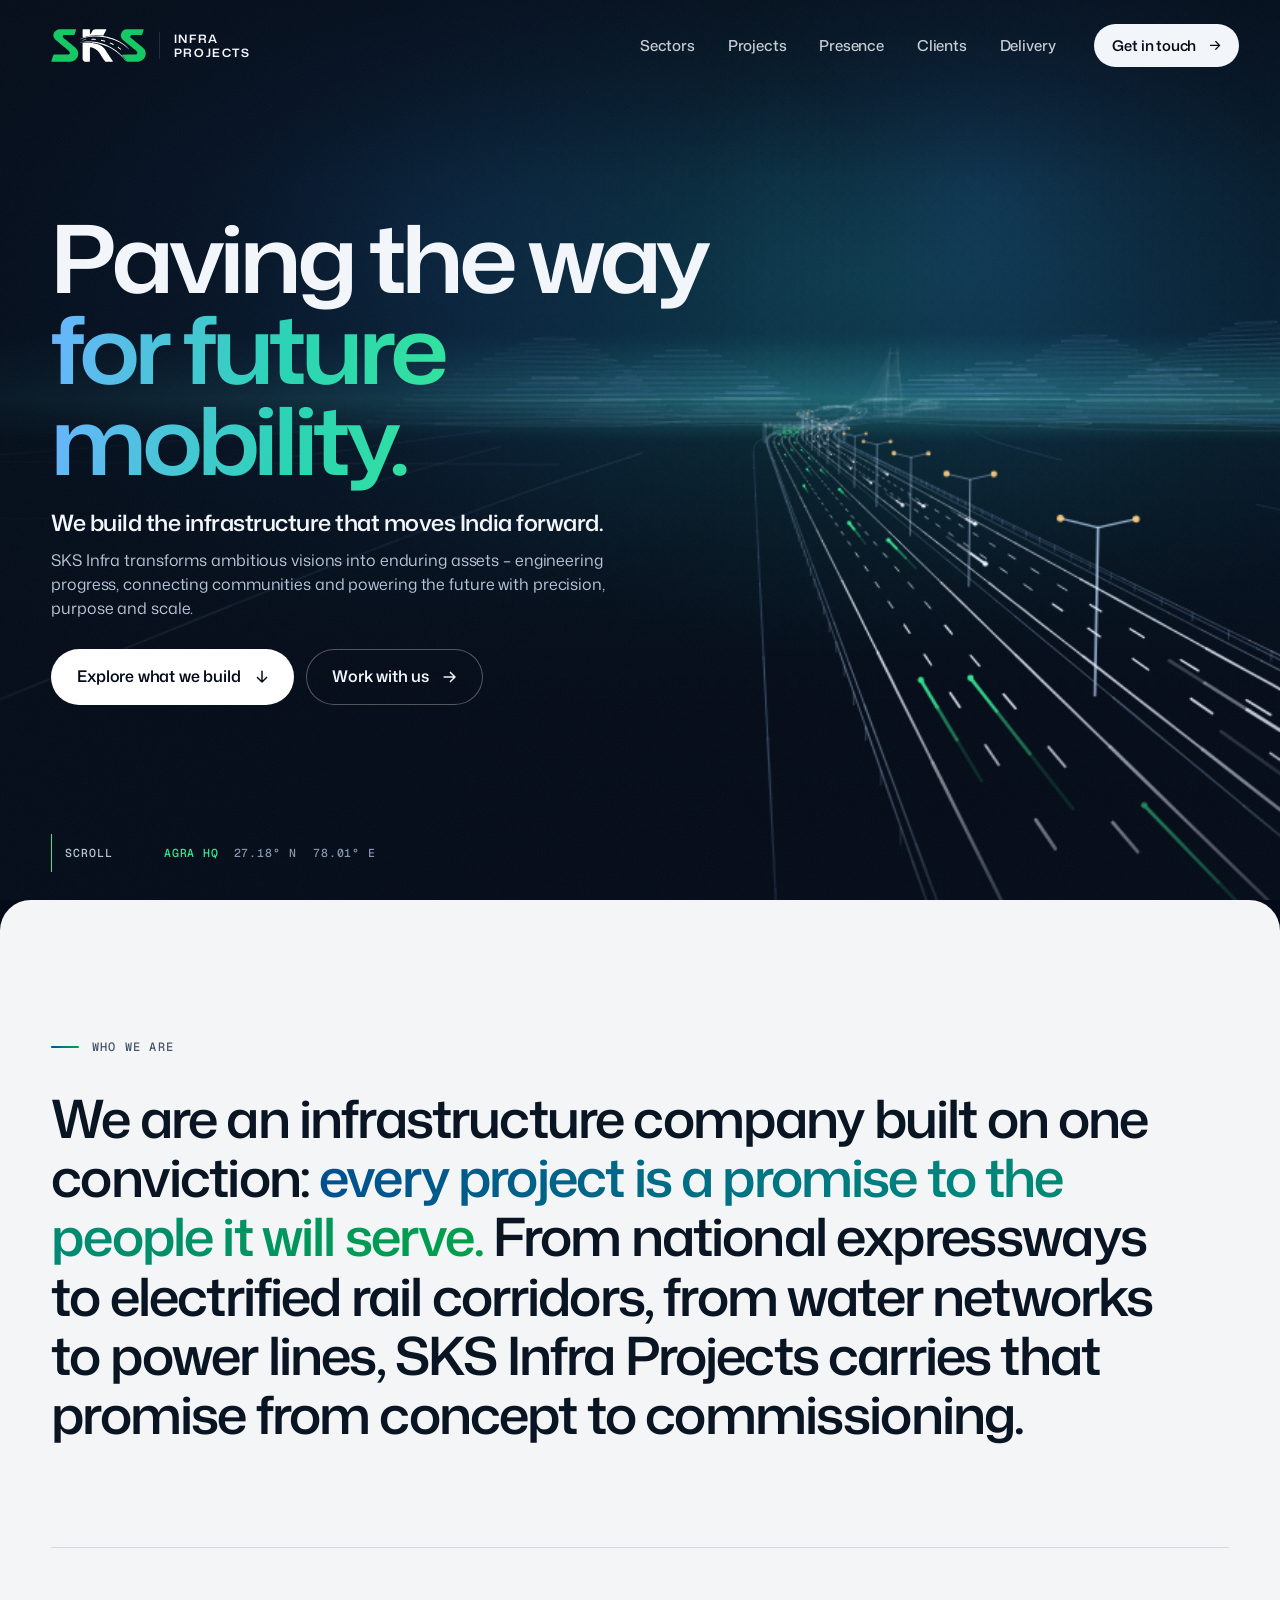
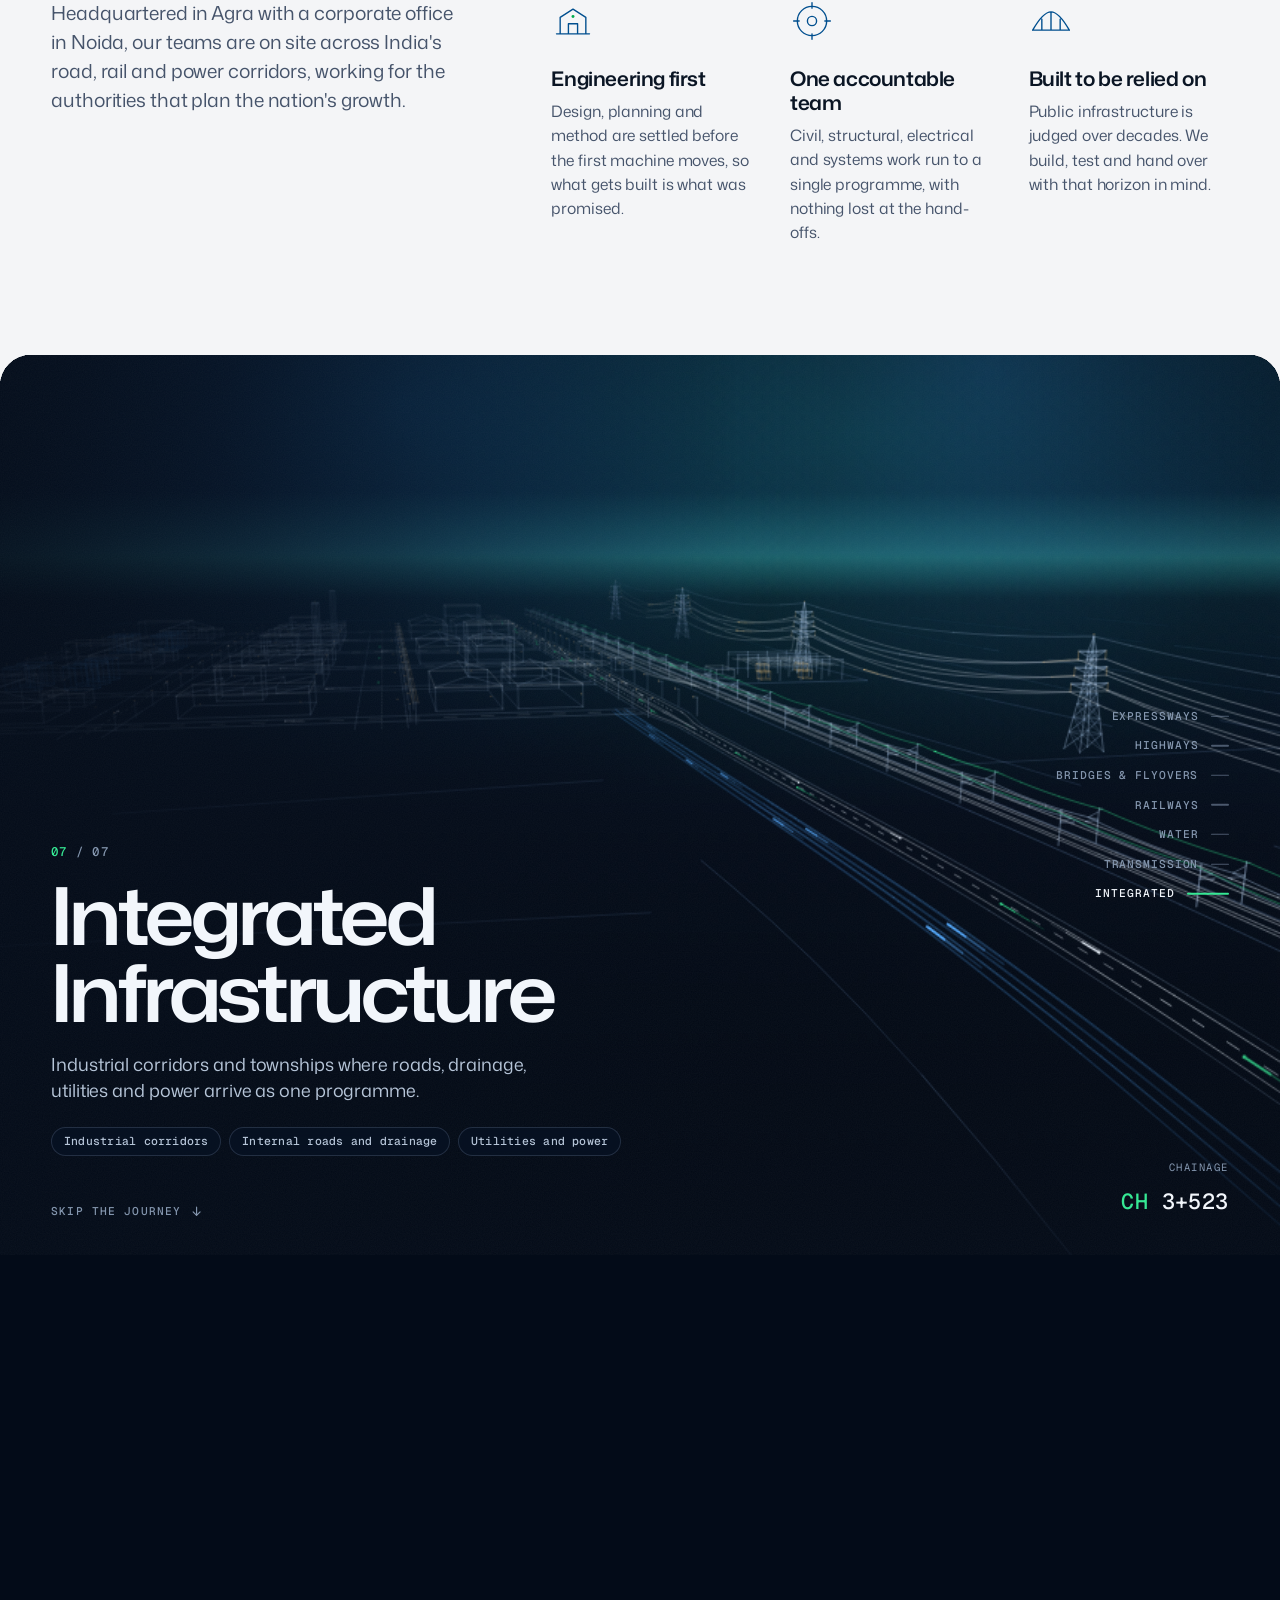
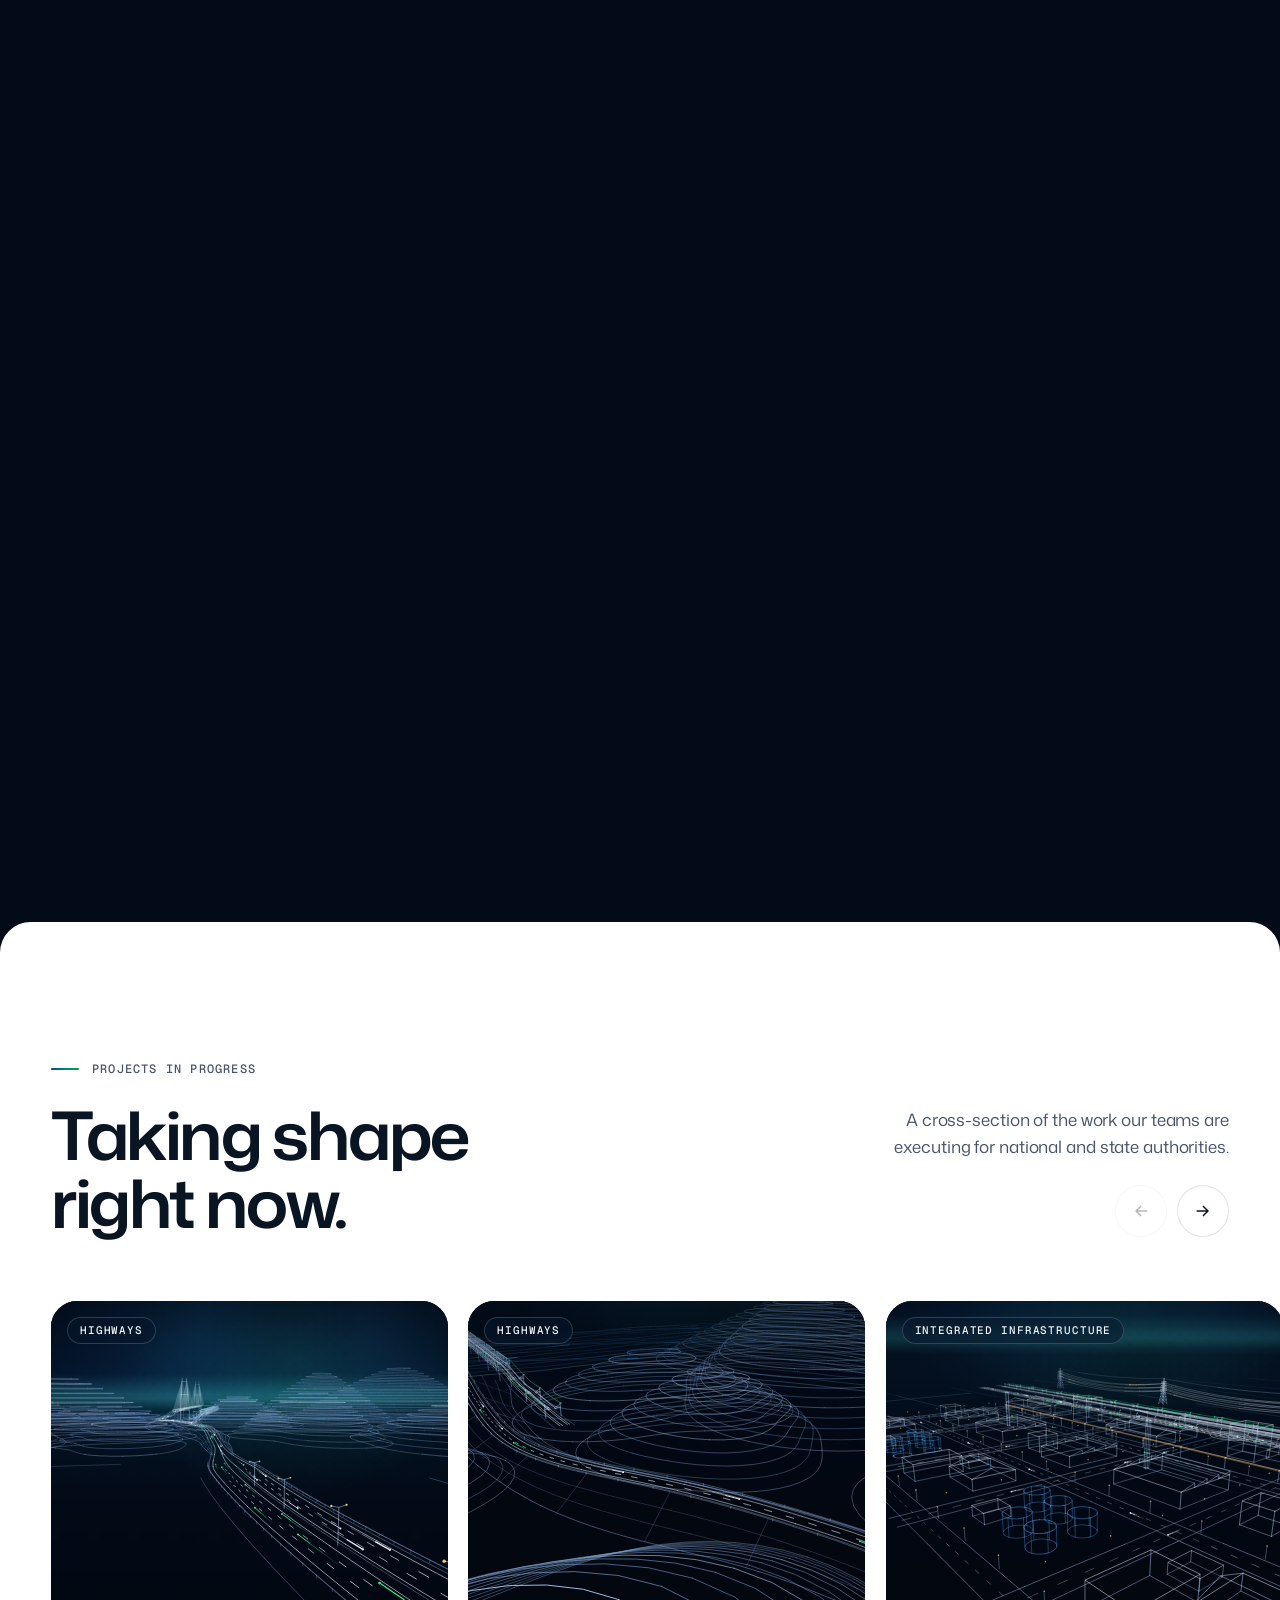
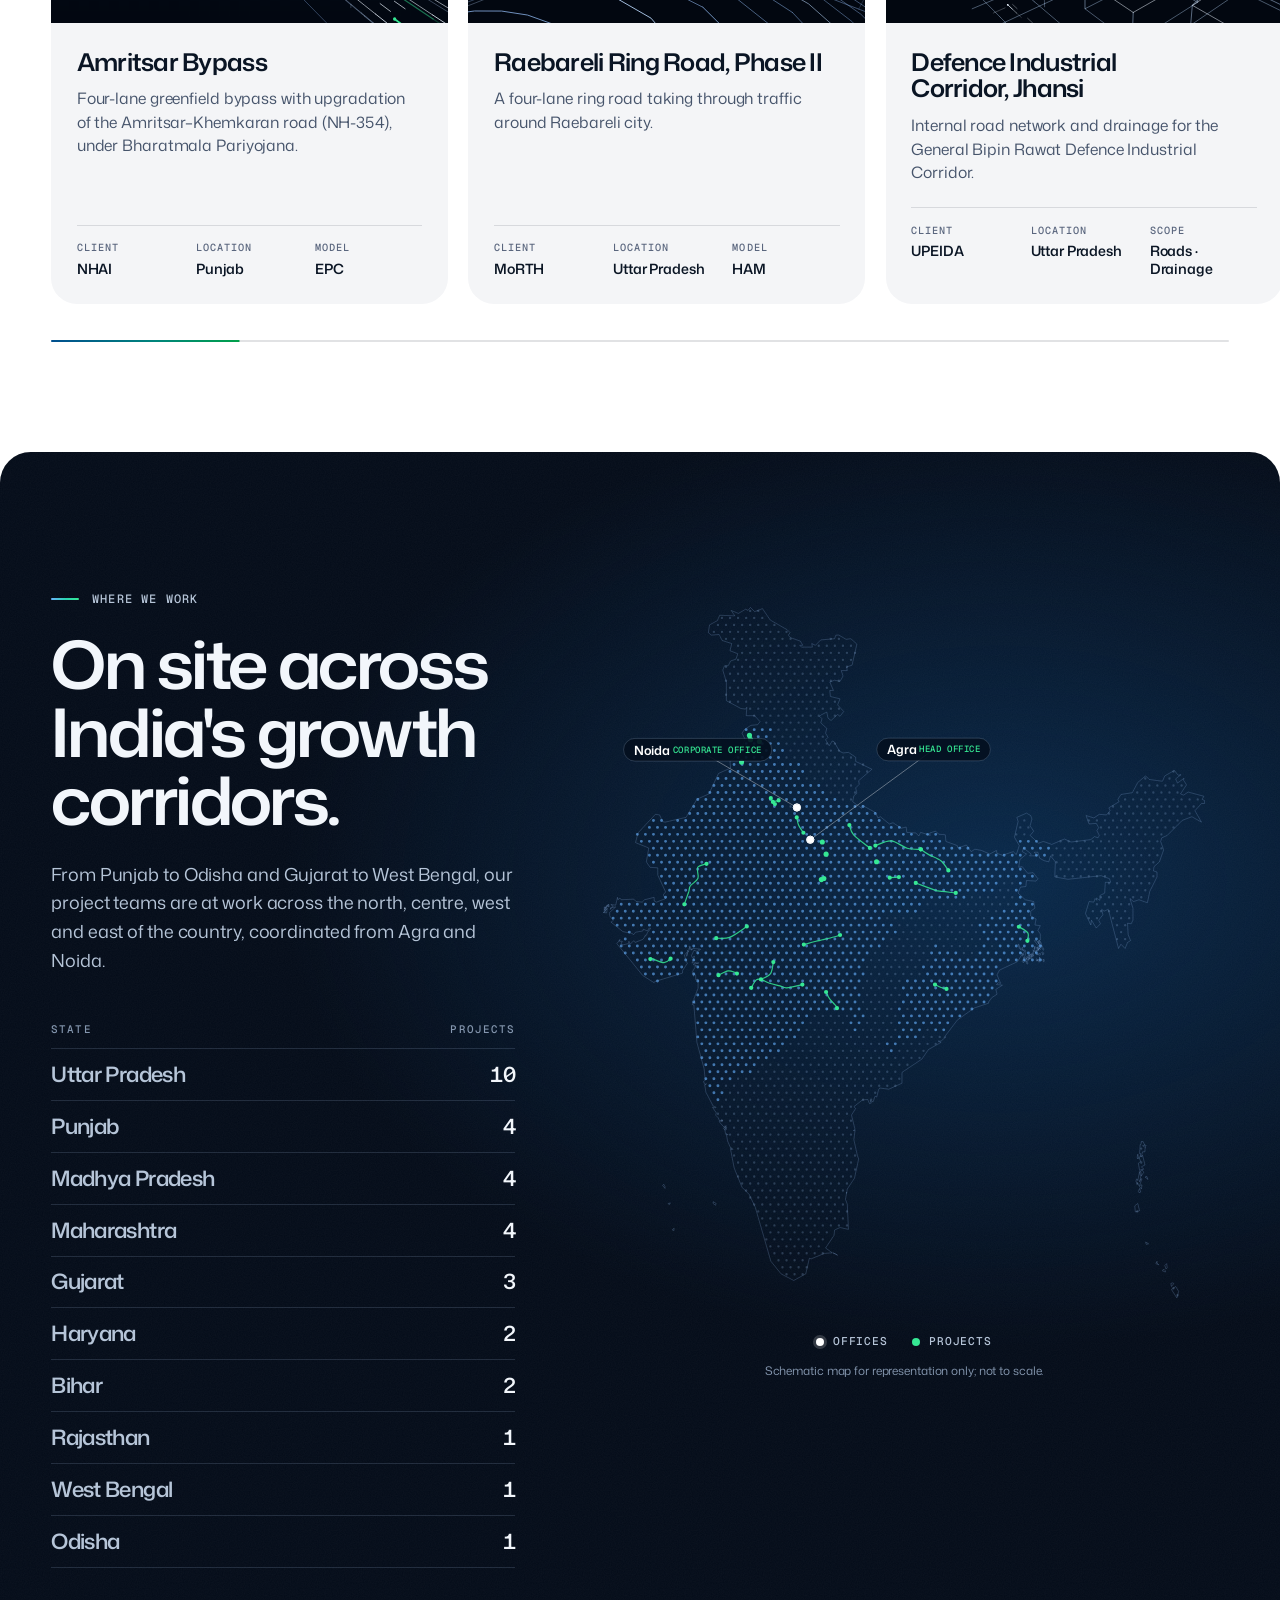
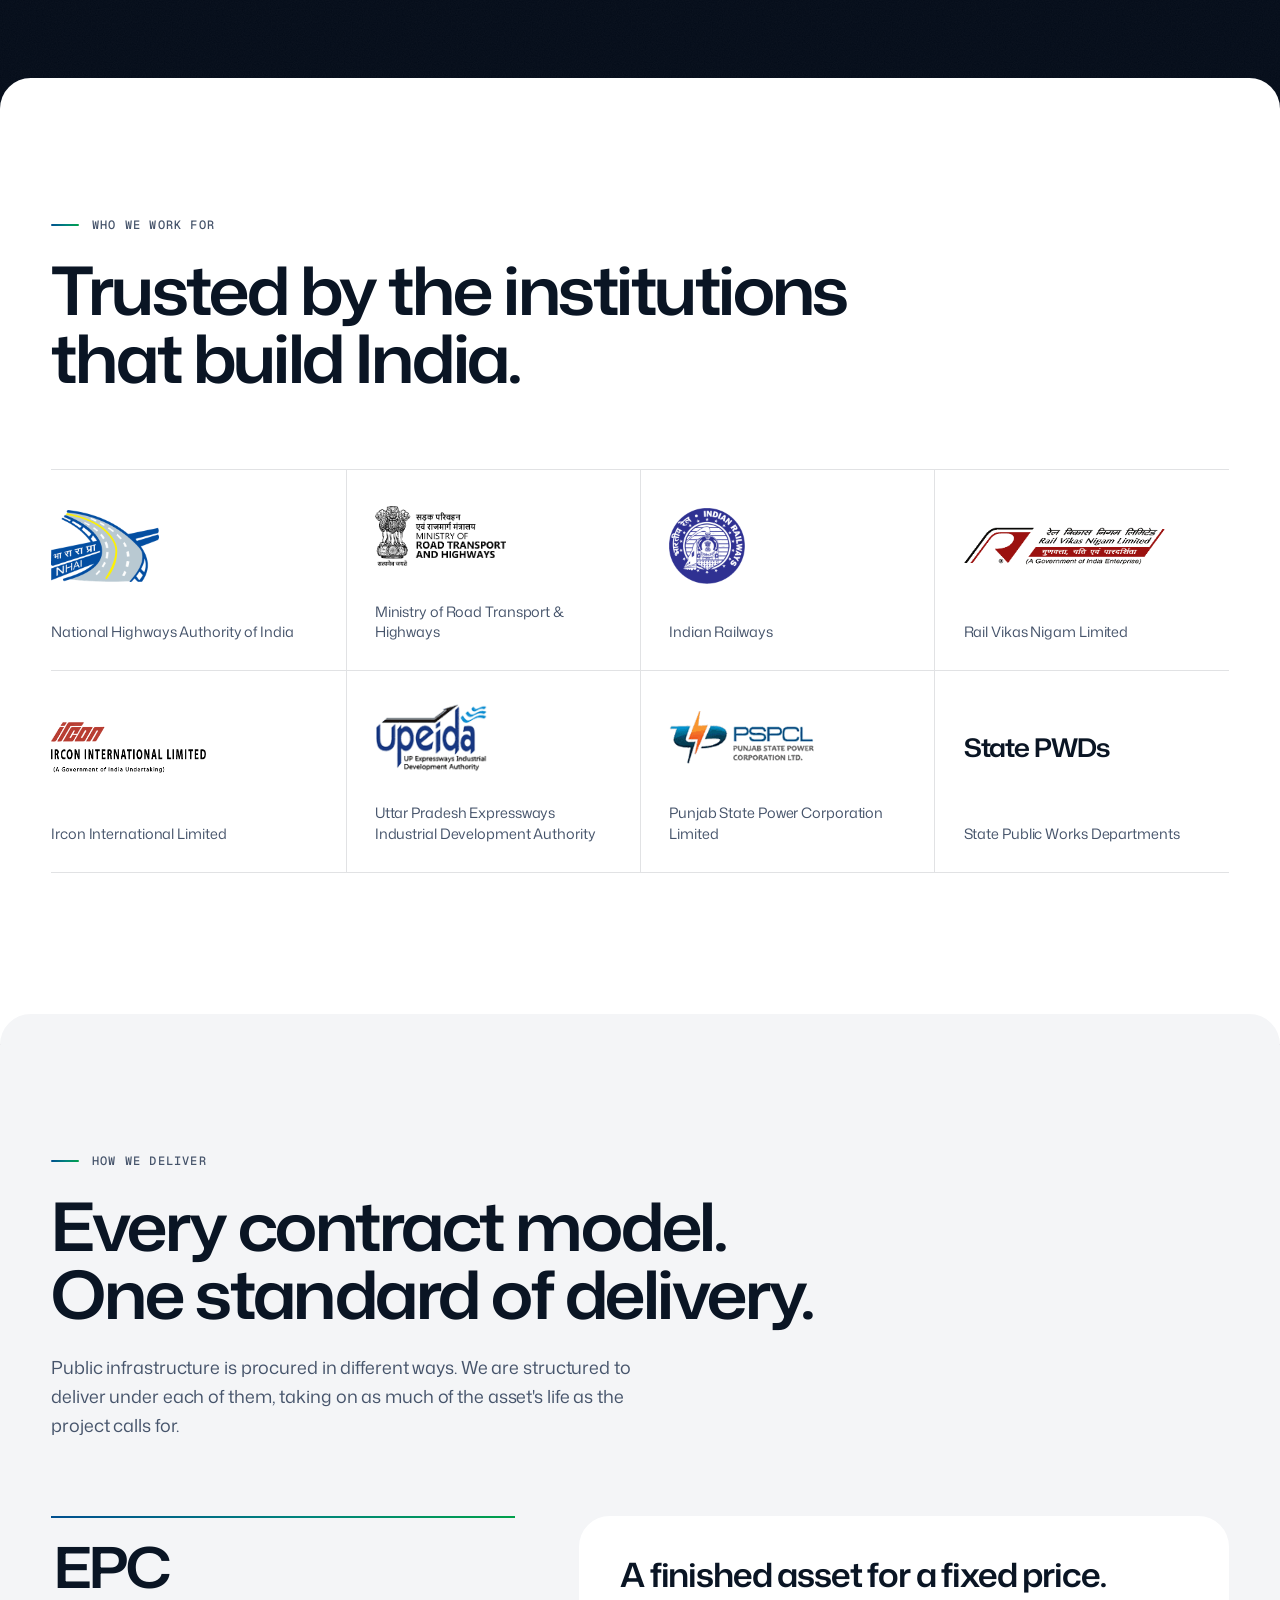
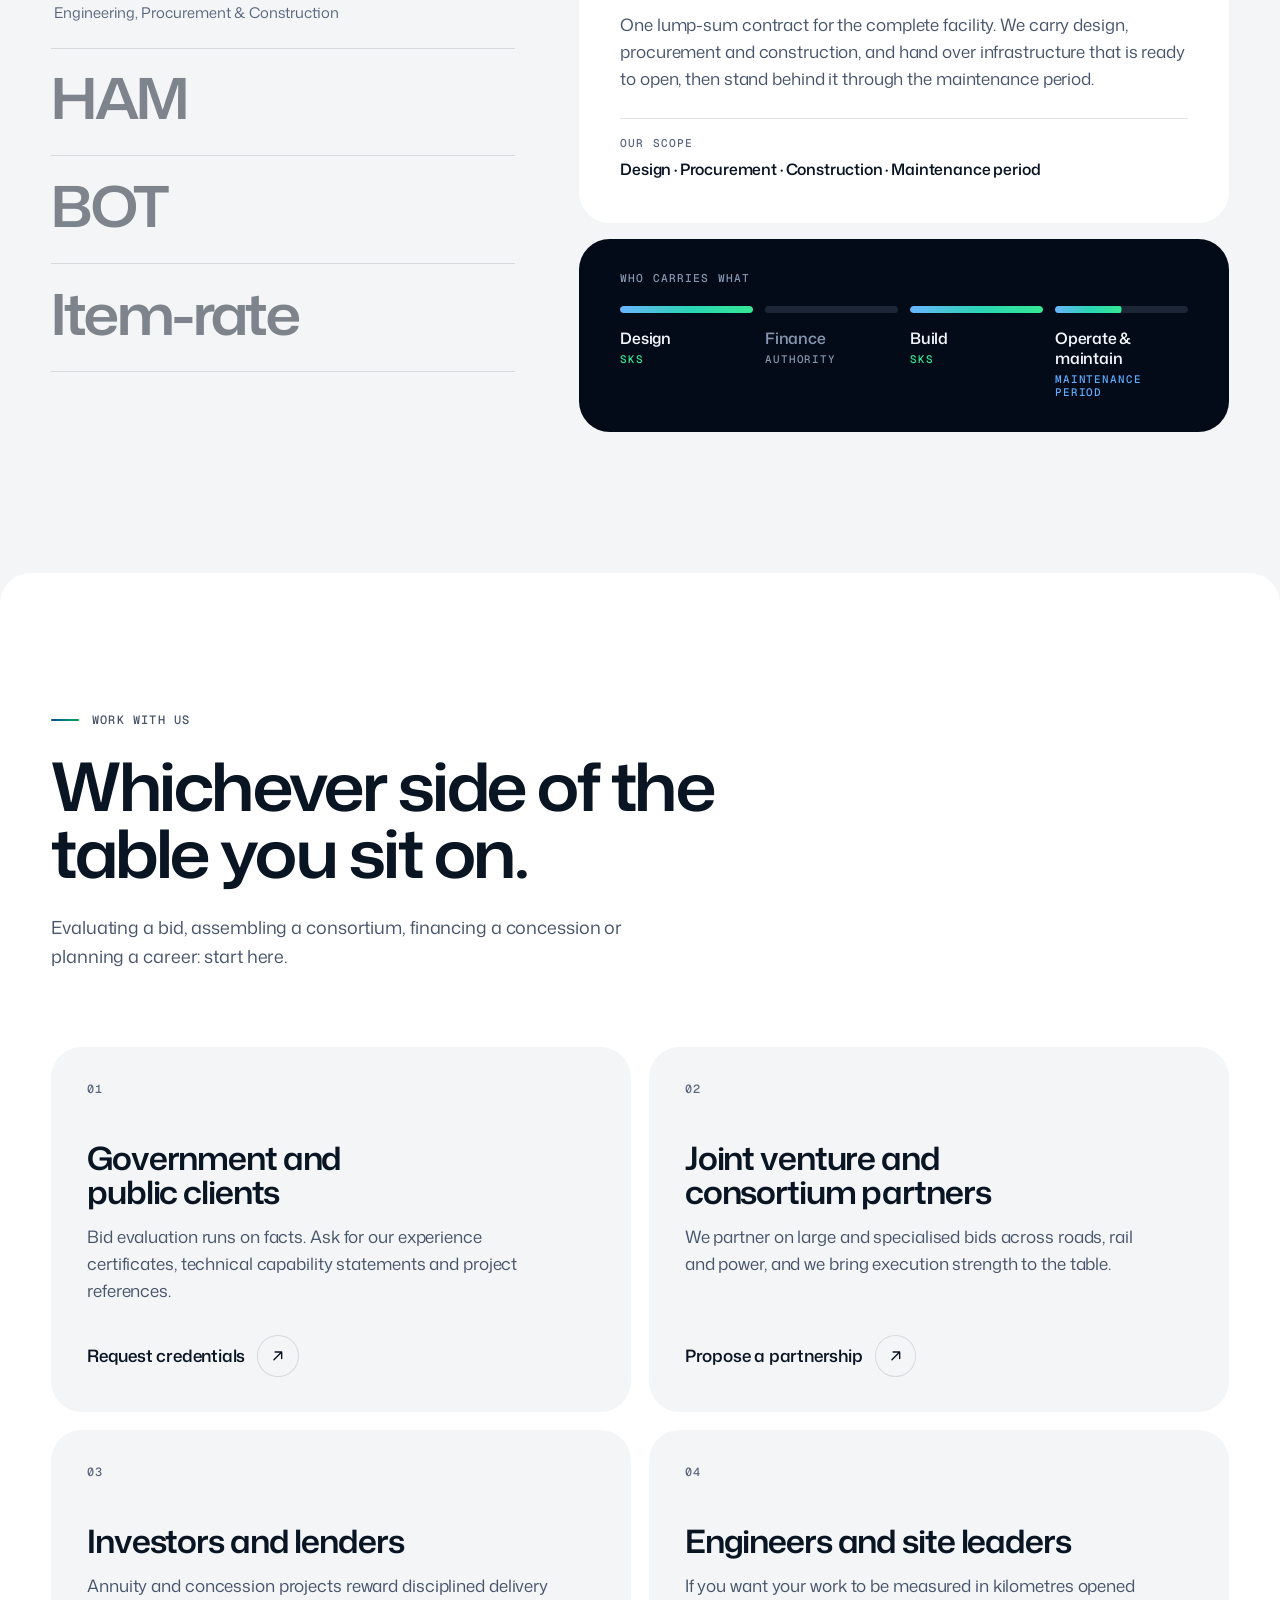
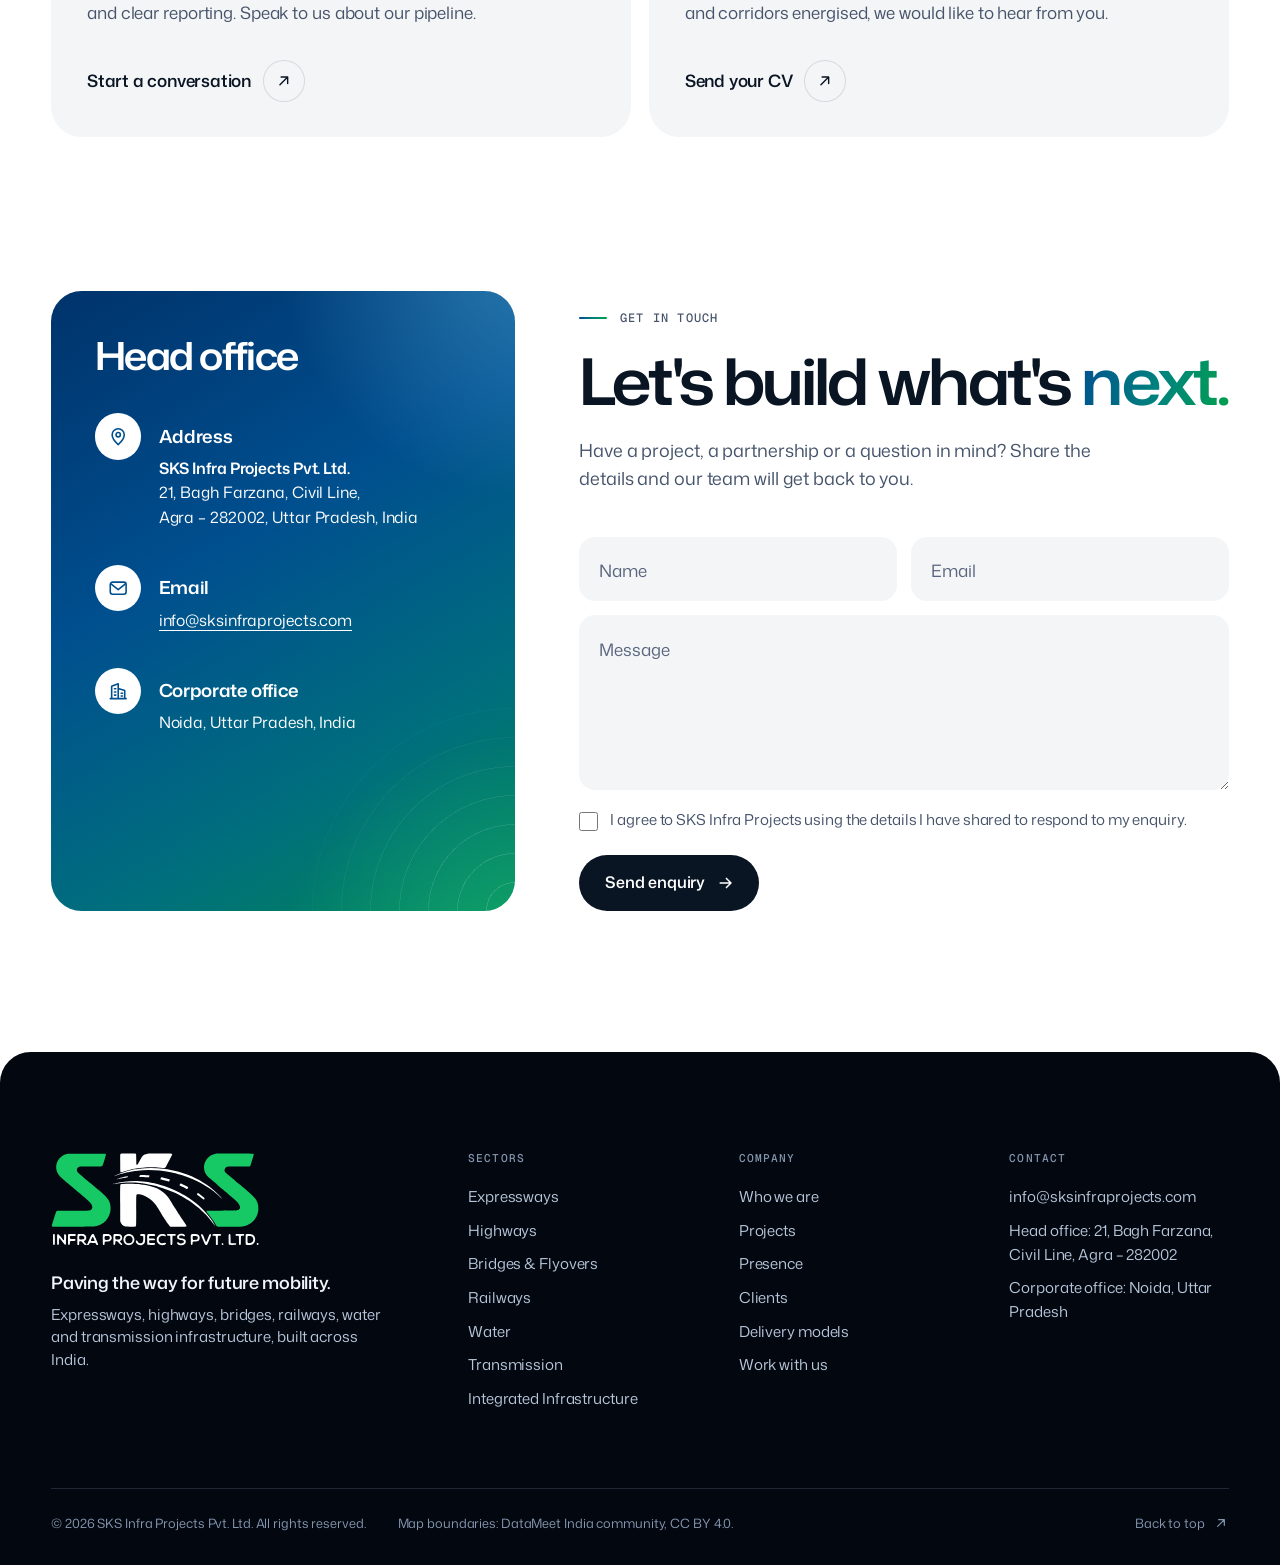
==== commit bb38adbf: "Shorten the tab title and redraw the tab icon Not published: on the review branch until the owner sa" ====
--- a/index.html
+++ b/index.html
@@ -3,7 +3,7 @@
 <head>
 <meta charset="utf-8">
 <meta name="viewport" content="width=device-width, initial-scale=1, viewport-fit=cover">
-<title>SKS Infra Projects | Expressways, Highways, Bridges, Railways, Water &amp; Transmission</title>
+<title>SKS Infra Projects</title>
 <meta name="description" content="SKS Infra Projects builds expressways, highways, bridges and flyovers, railway electrification, water and power transmission infrastructure across India, under EPC, HAM, BOT and item-rate contracts.">
 <link rel="canonical" href="https://sksinfraprojects.com/">
 <meta name="theme-color" content="#030b18">
@@ -20,8 +20,8 @@
 <meta property="og:locale" content="en_IN">
 <meta name="twitter:card" content="summary_large_image">
 
-<link rel="icon" href="favicon.ico" sizes="48x48">
-<link rel="icon" href="assets/img/favicon.svg" type="image/svg+xml">
+<link rel="icon" href="favicon.ico?v=2" sizes="48x48">
+<link rel="icon" href="assets/img/favicon.svg?v=2" type="image/svg+xml">
 <link rel="apple-touch-icon" href="assets/img/apple-touch-icon.png">
 <link rel="manifest" href="site.webmanifest">
 
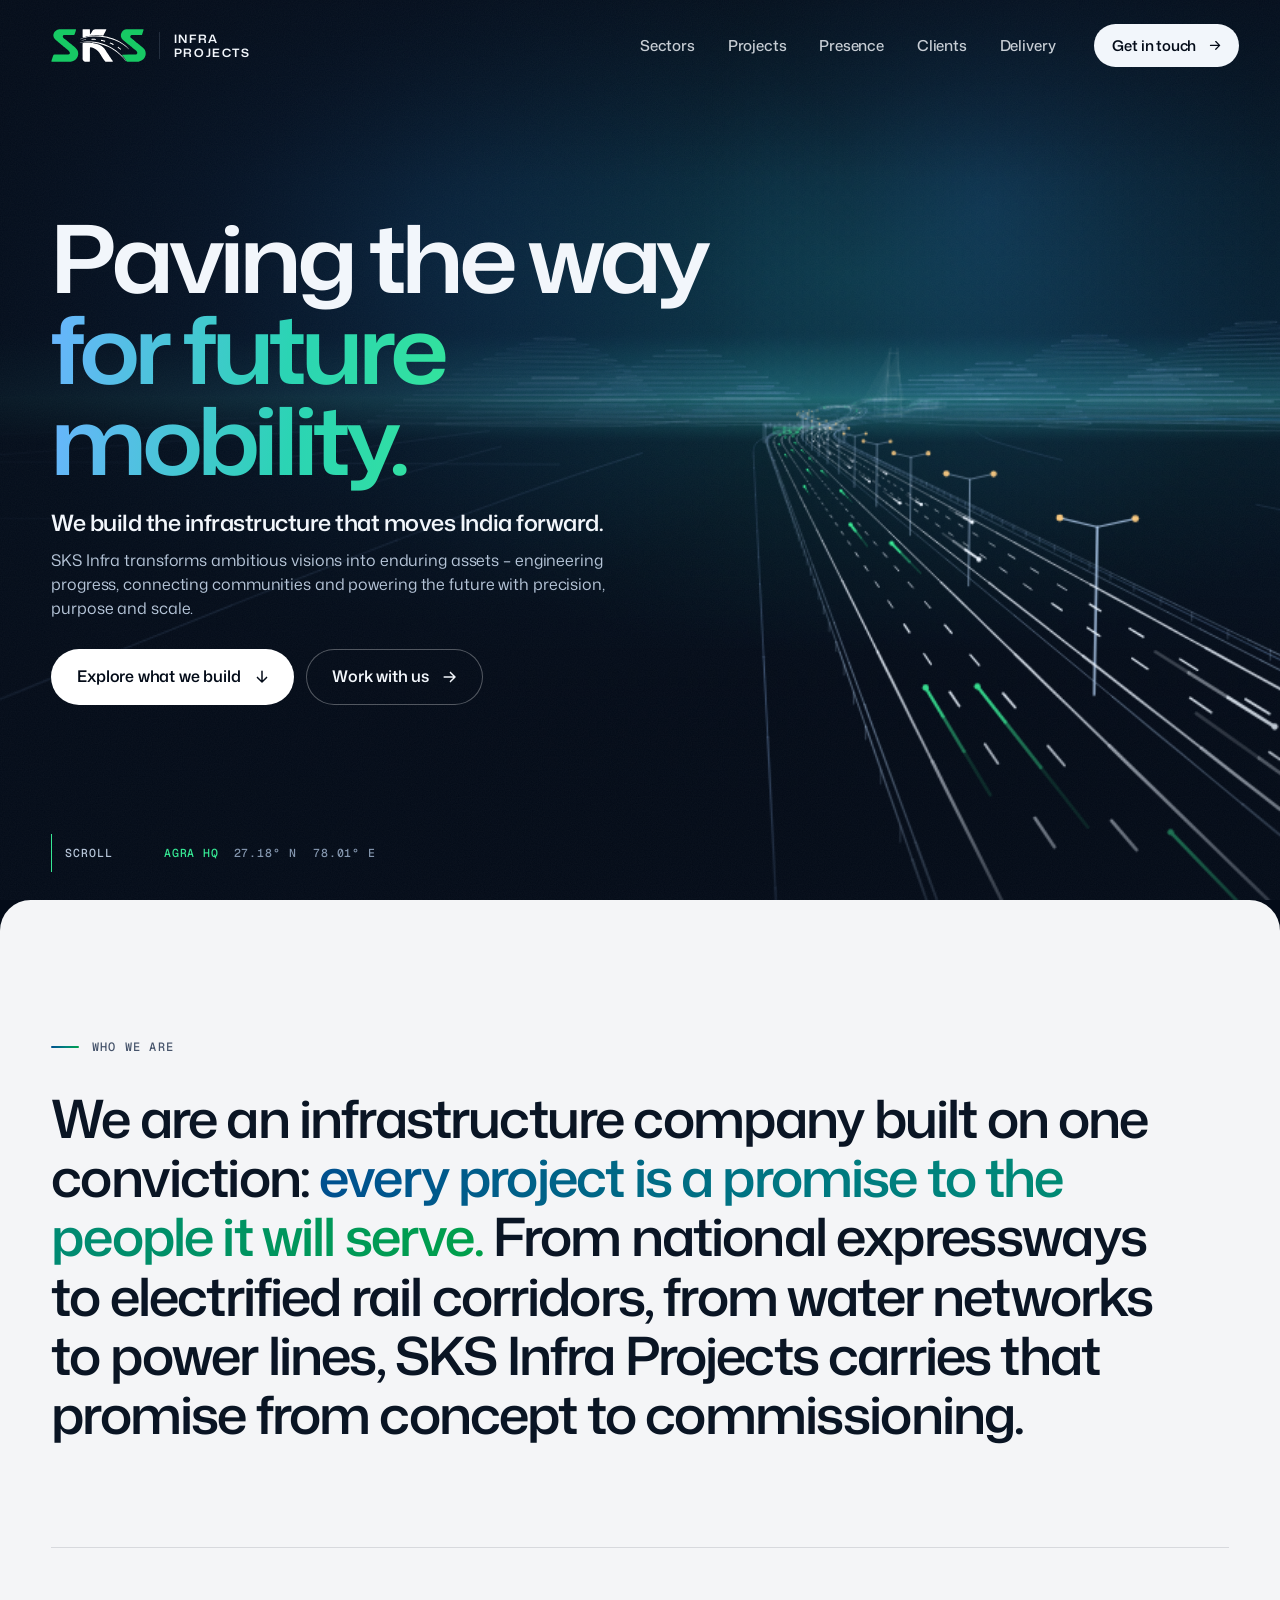
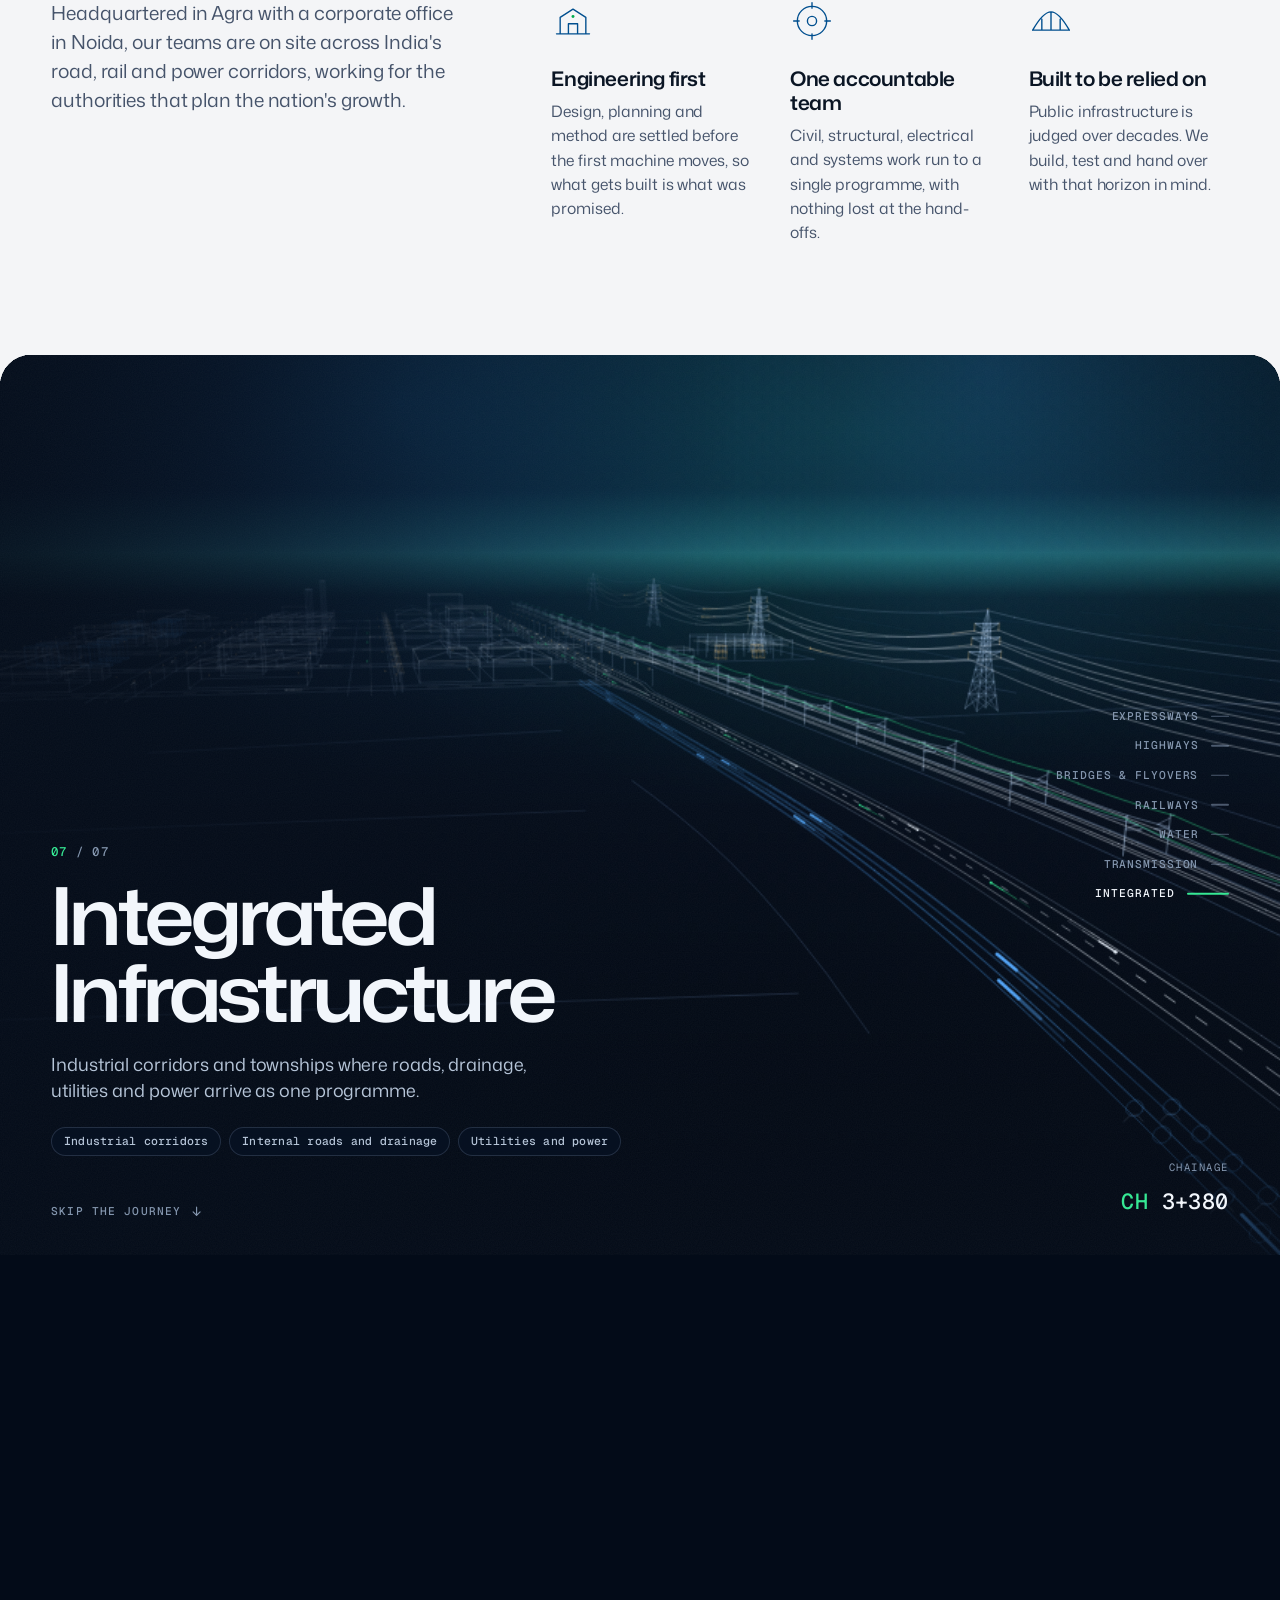
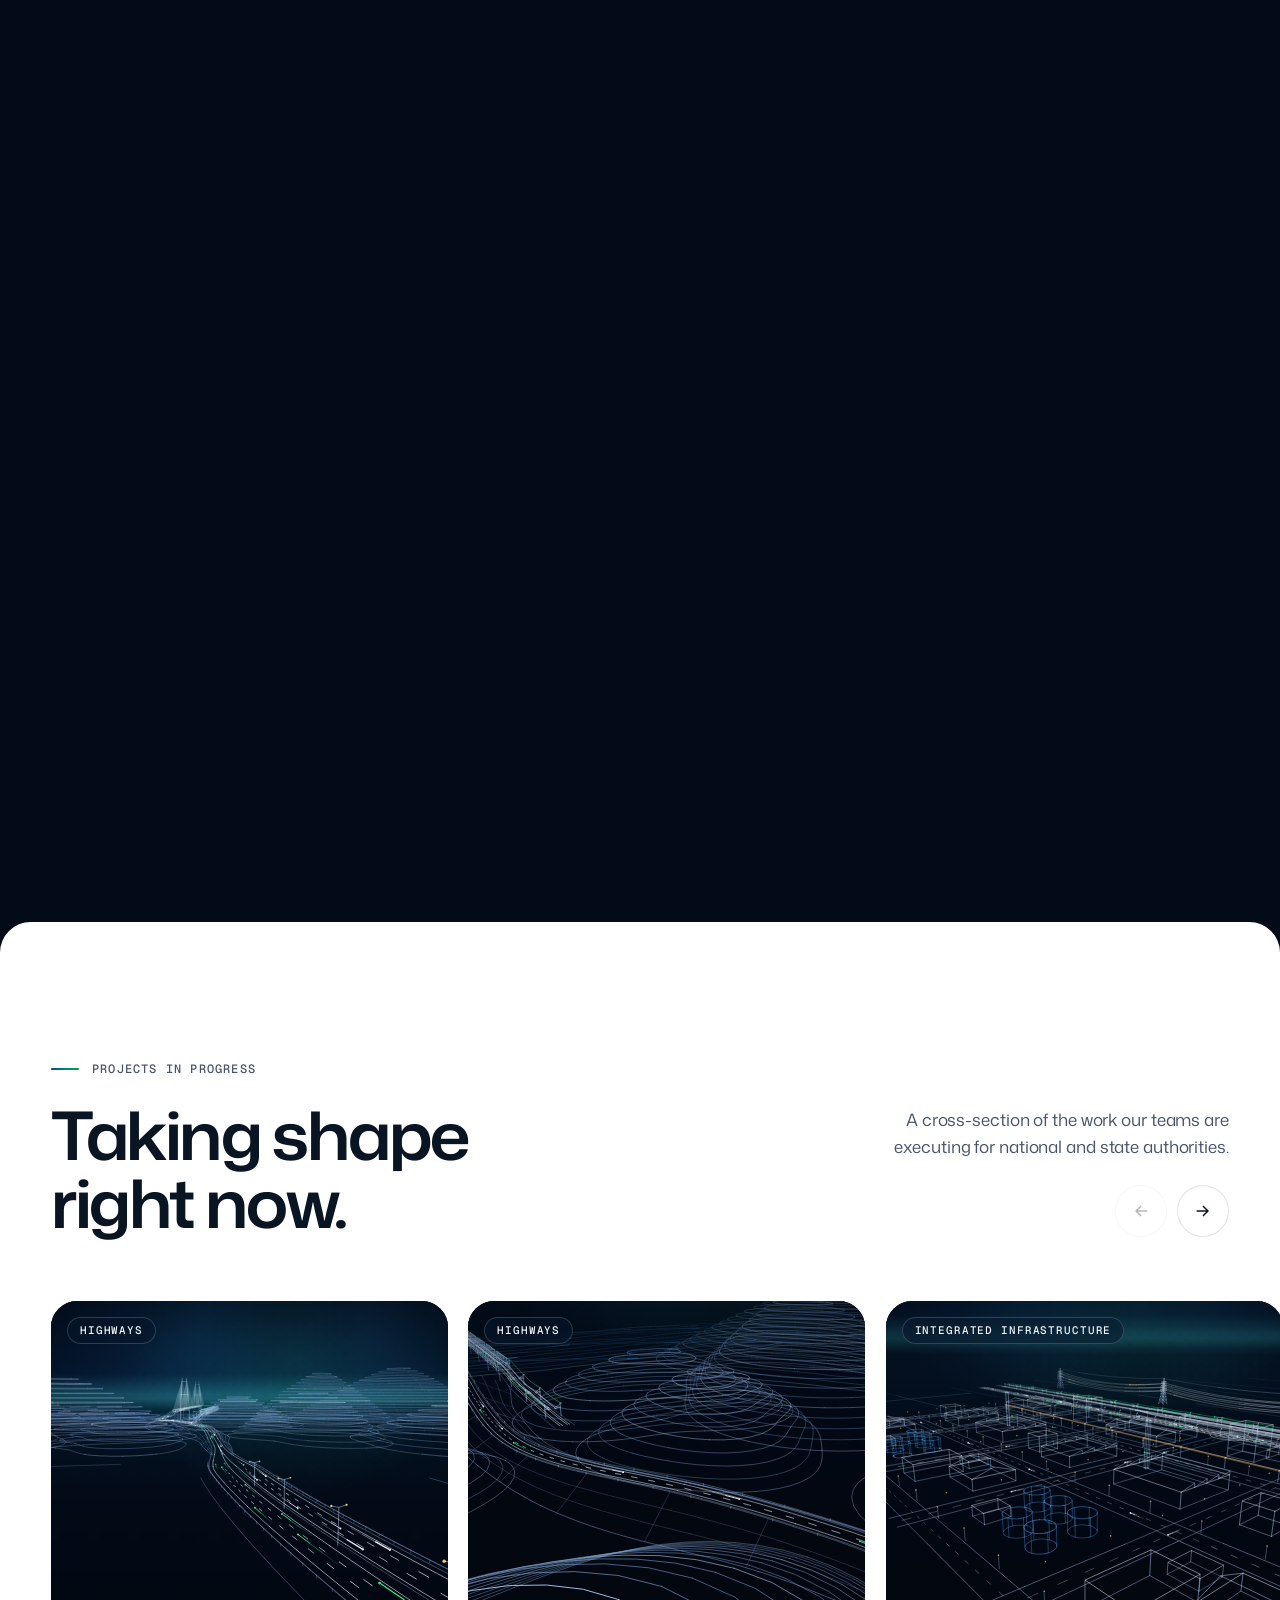
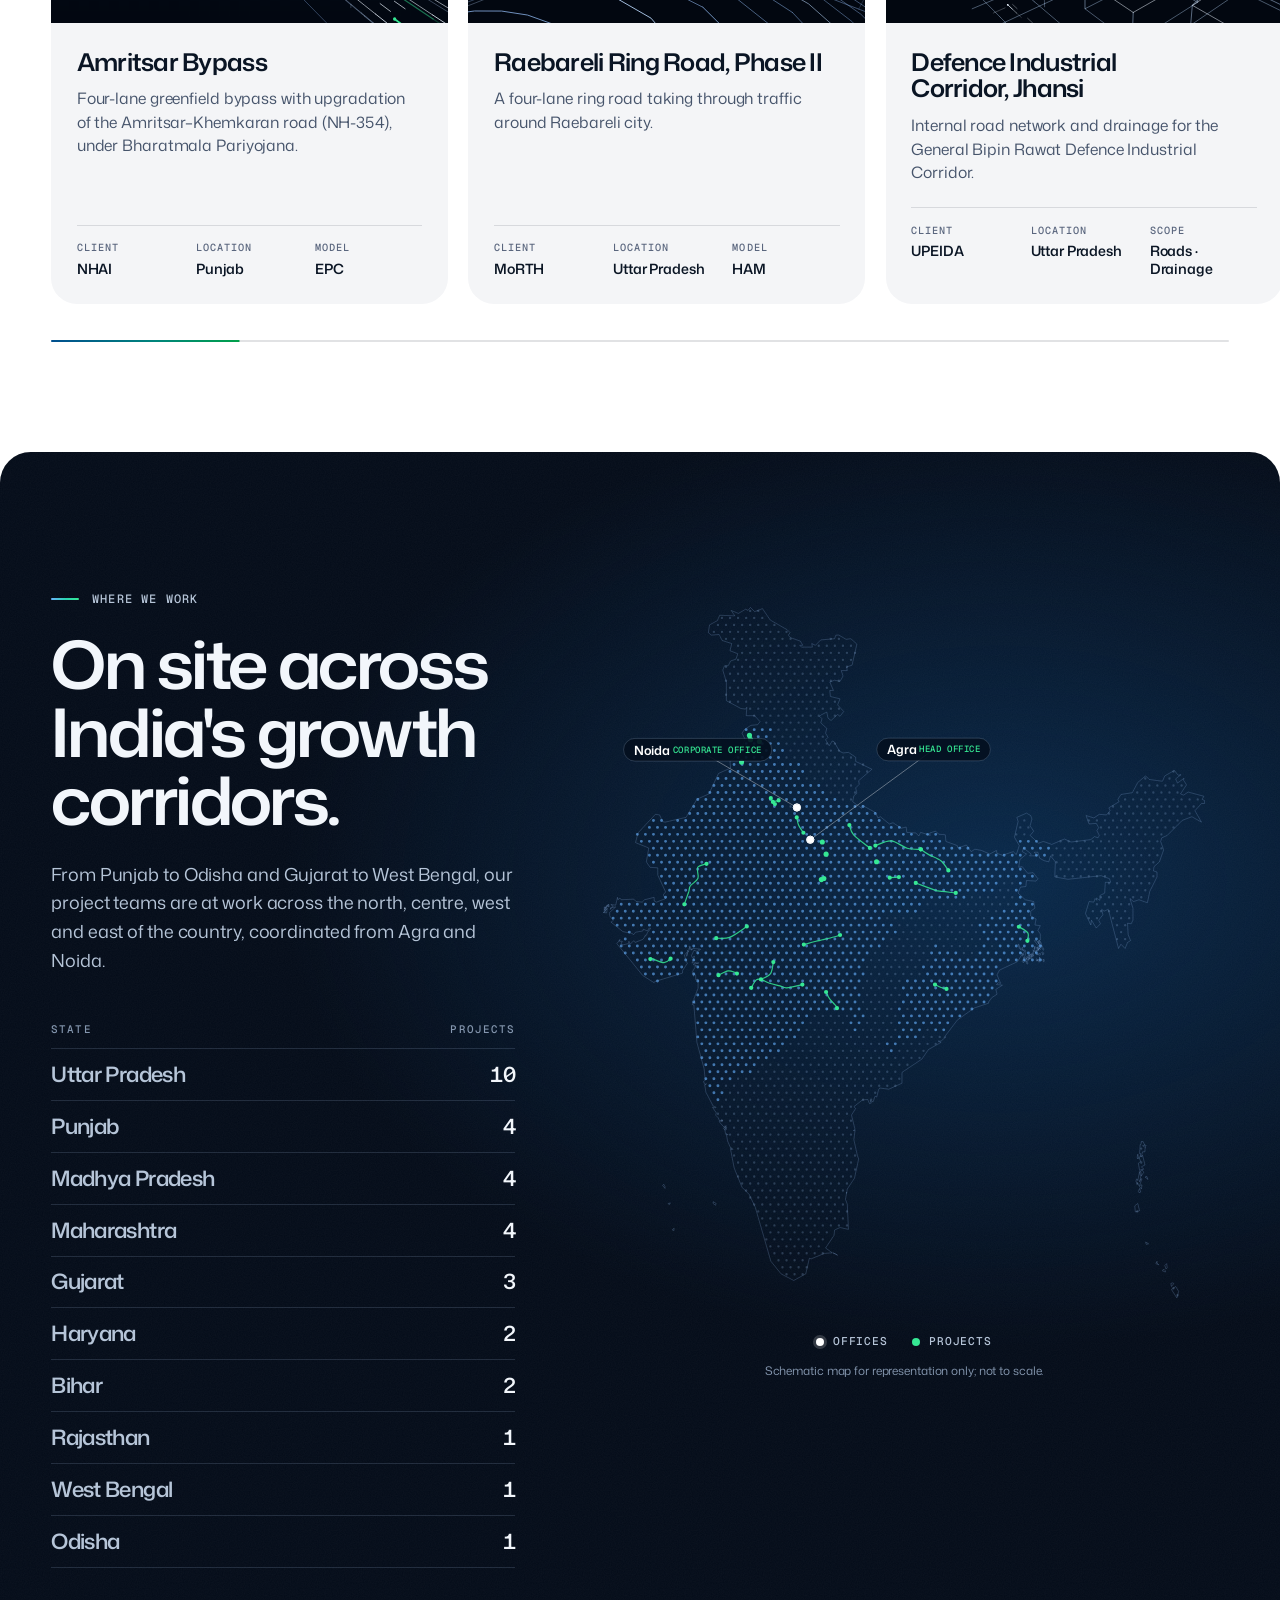
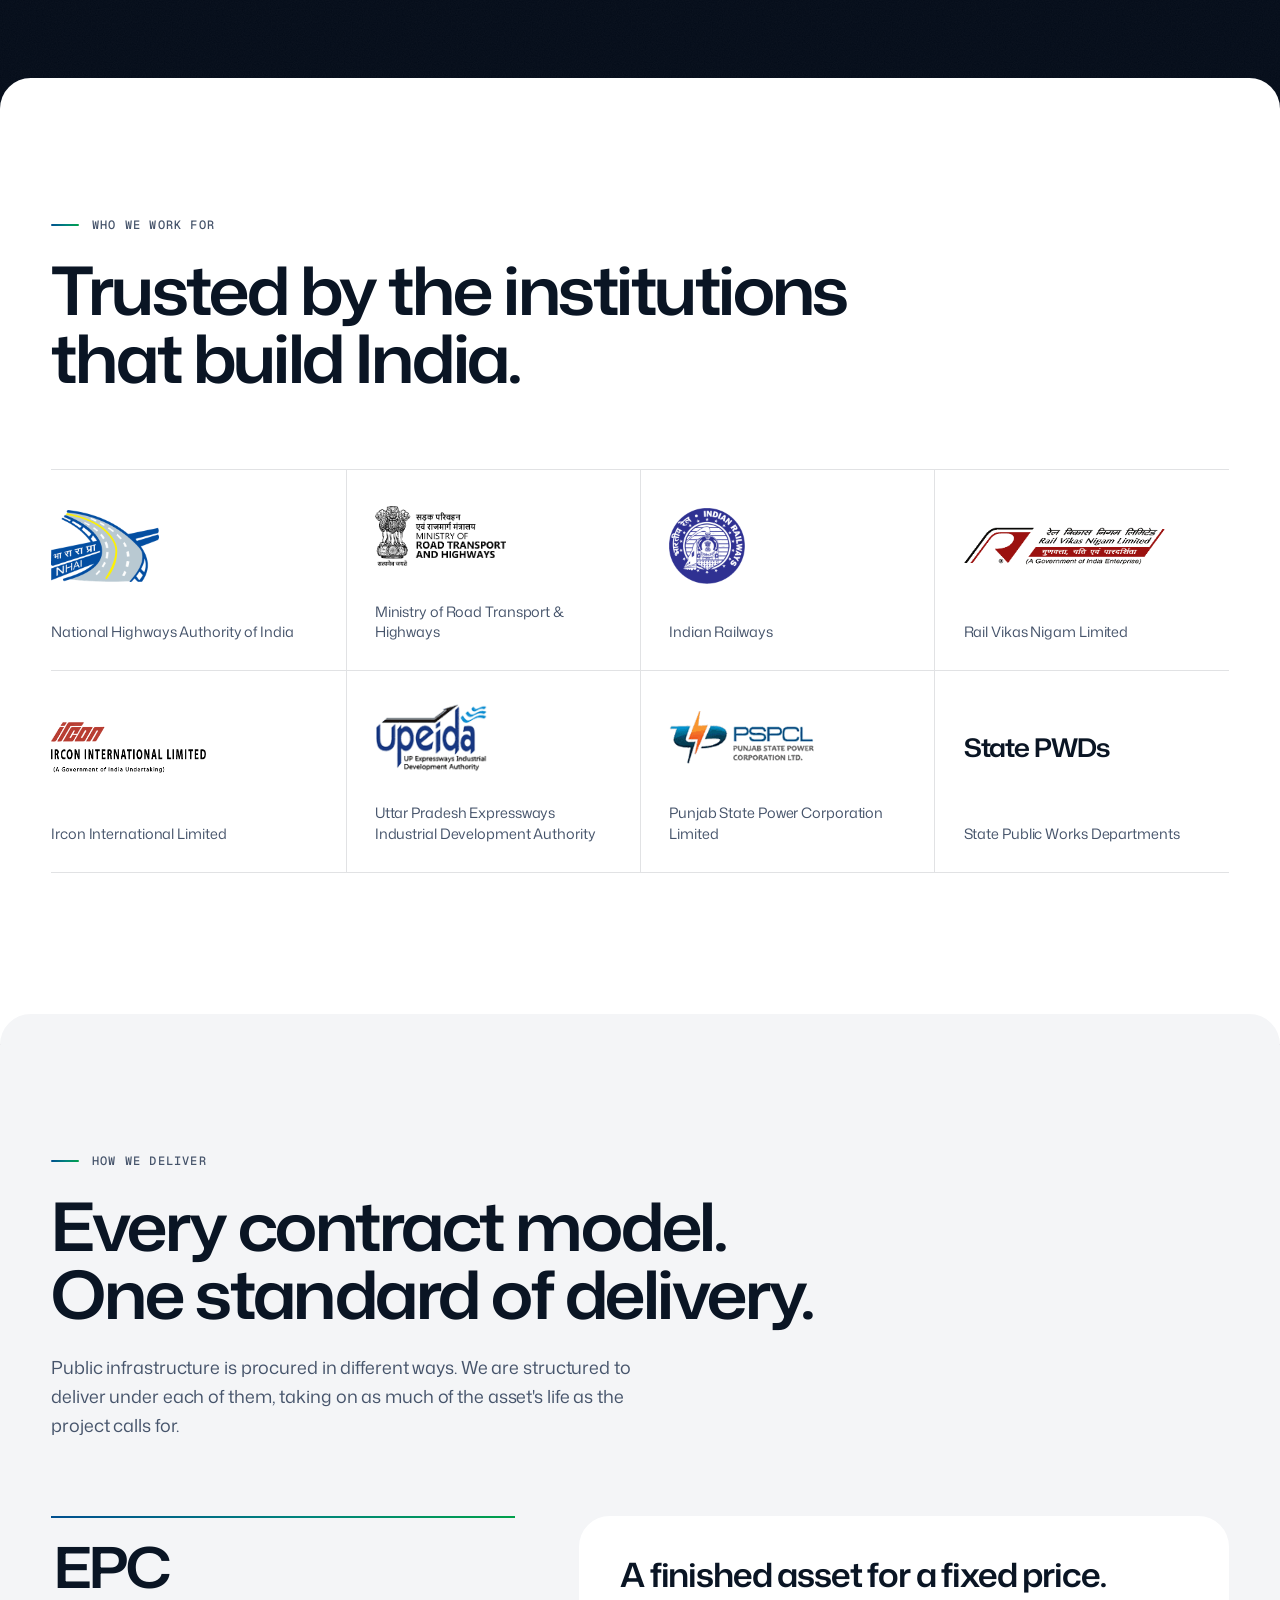
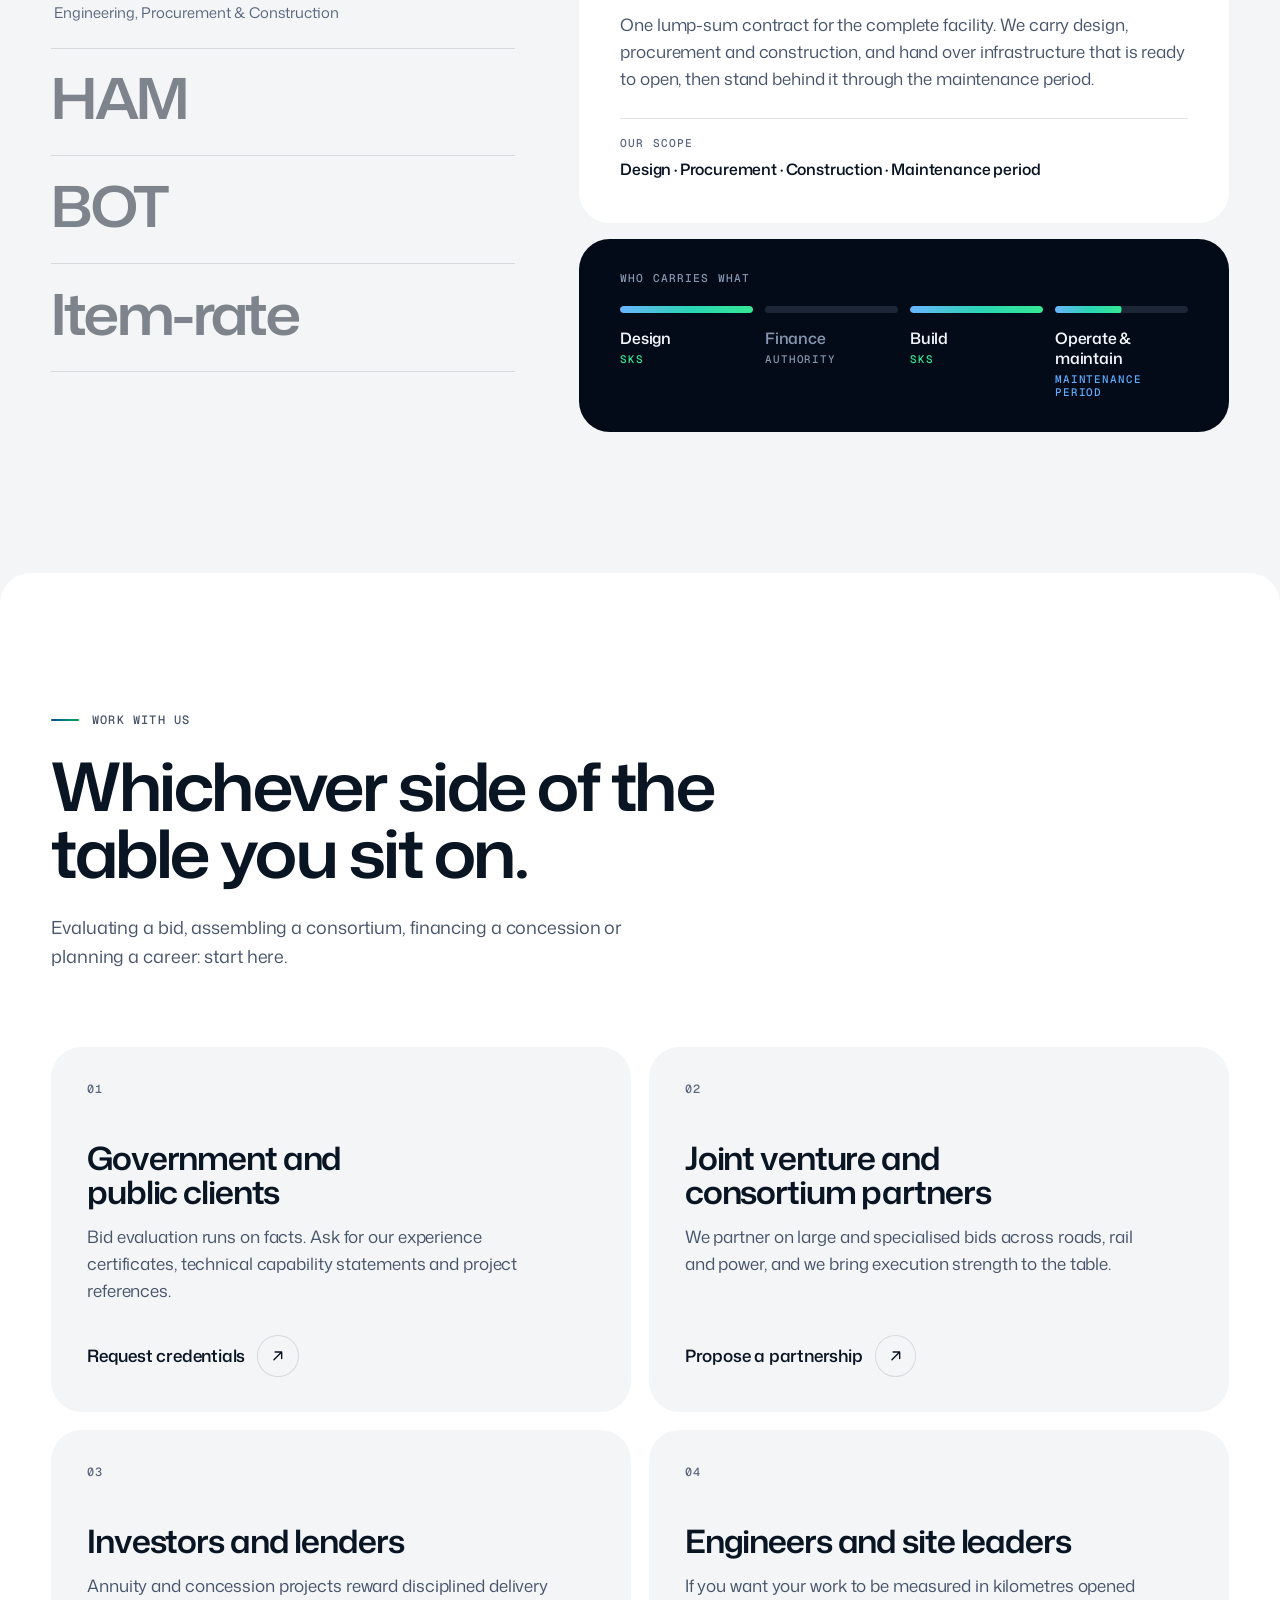
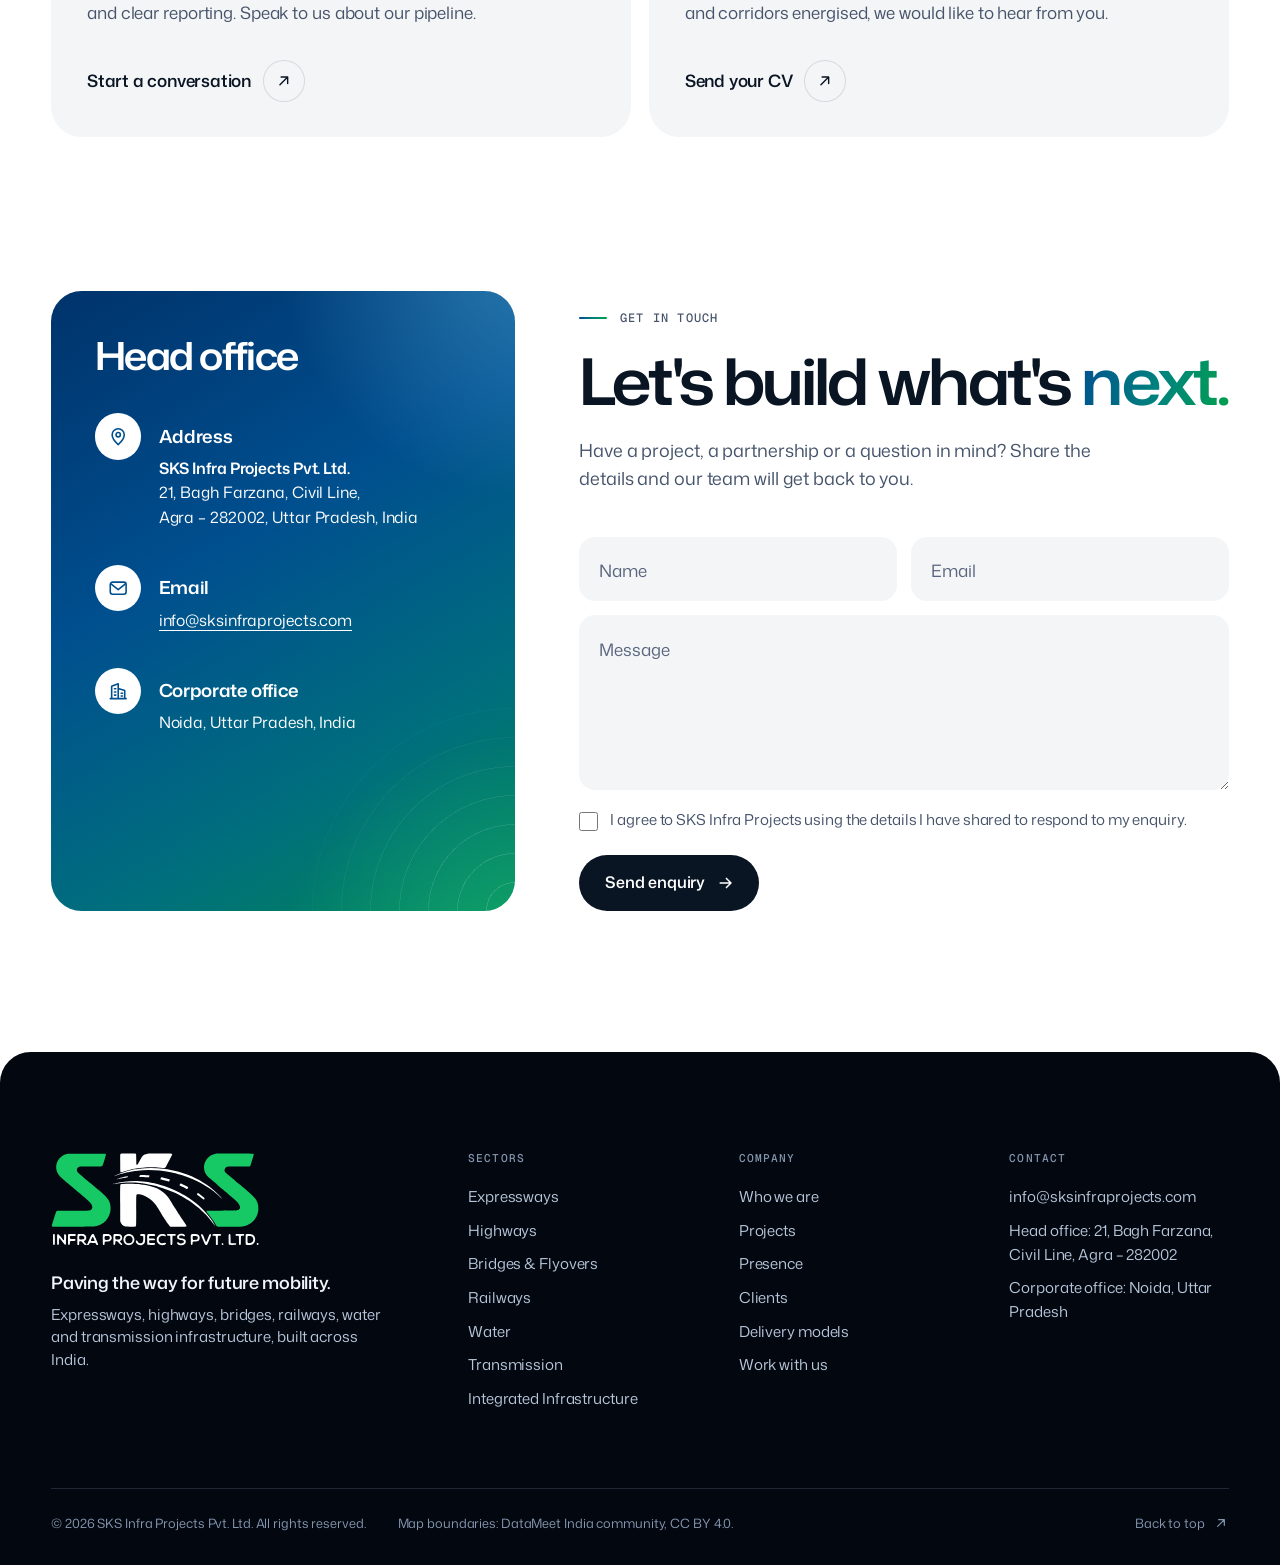
==== commit af680dd6: "Serve the tab icon as plain PNG files so that Safari shows it Safari was showing its generic letter " ====
--- a/index.html
+++ b/index.html
@@ -20,9 +20,11 @@
 <meta property="og:locale" content="en_IN">
 <meta name="twitter:card" content="summary_large_image">
 
-<link rel="icon" href="favicon.ico?v=2" sizes="48x48">
-<link rel="icon" href="assets/img/favicon.svg?v=2" type="image/svg+xml">
-<link rel="apple-touch-icon" href="assets/img/apple-touch-icon.png">
+<!-- Tab icon: plain PNG files in two sizes, which every browser accepts (Safari does not take a vector icon here).
+     /favicon.ico at the site root is the fallback for anything that asks for that address directly. -->
+<link rel="icon" type="image/png" sizes="32x32" href="/favicon-32x32.png">
+<link rel="icon" type="image/png" sizes="192x192" href="/favicon-192x192.png">
+<link rel="apple-touch-icon" href="/apple-touch-icon.png">
 <link rel="manifest" href="site.webmanifest">
 
 <link rel="preload" href="assets/fonts/mona-sans-latin-var.woff2" as="font" type="font/woff2" crossorigin>
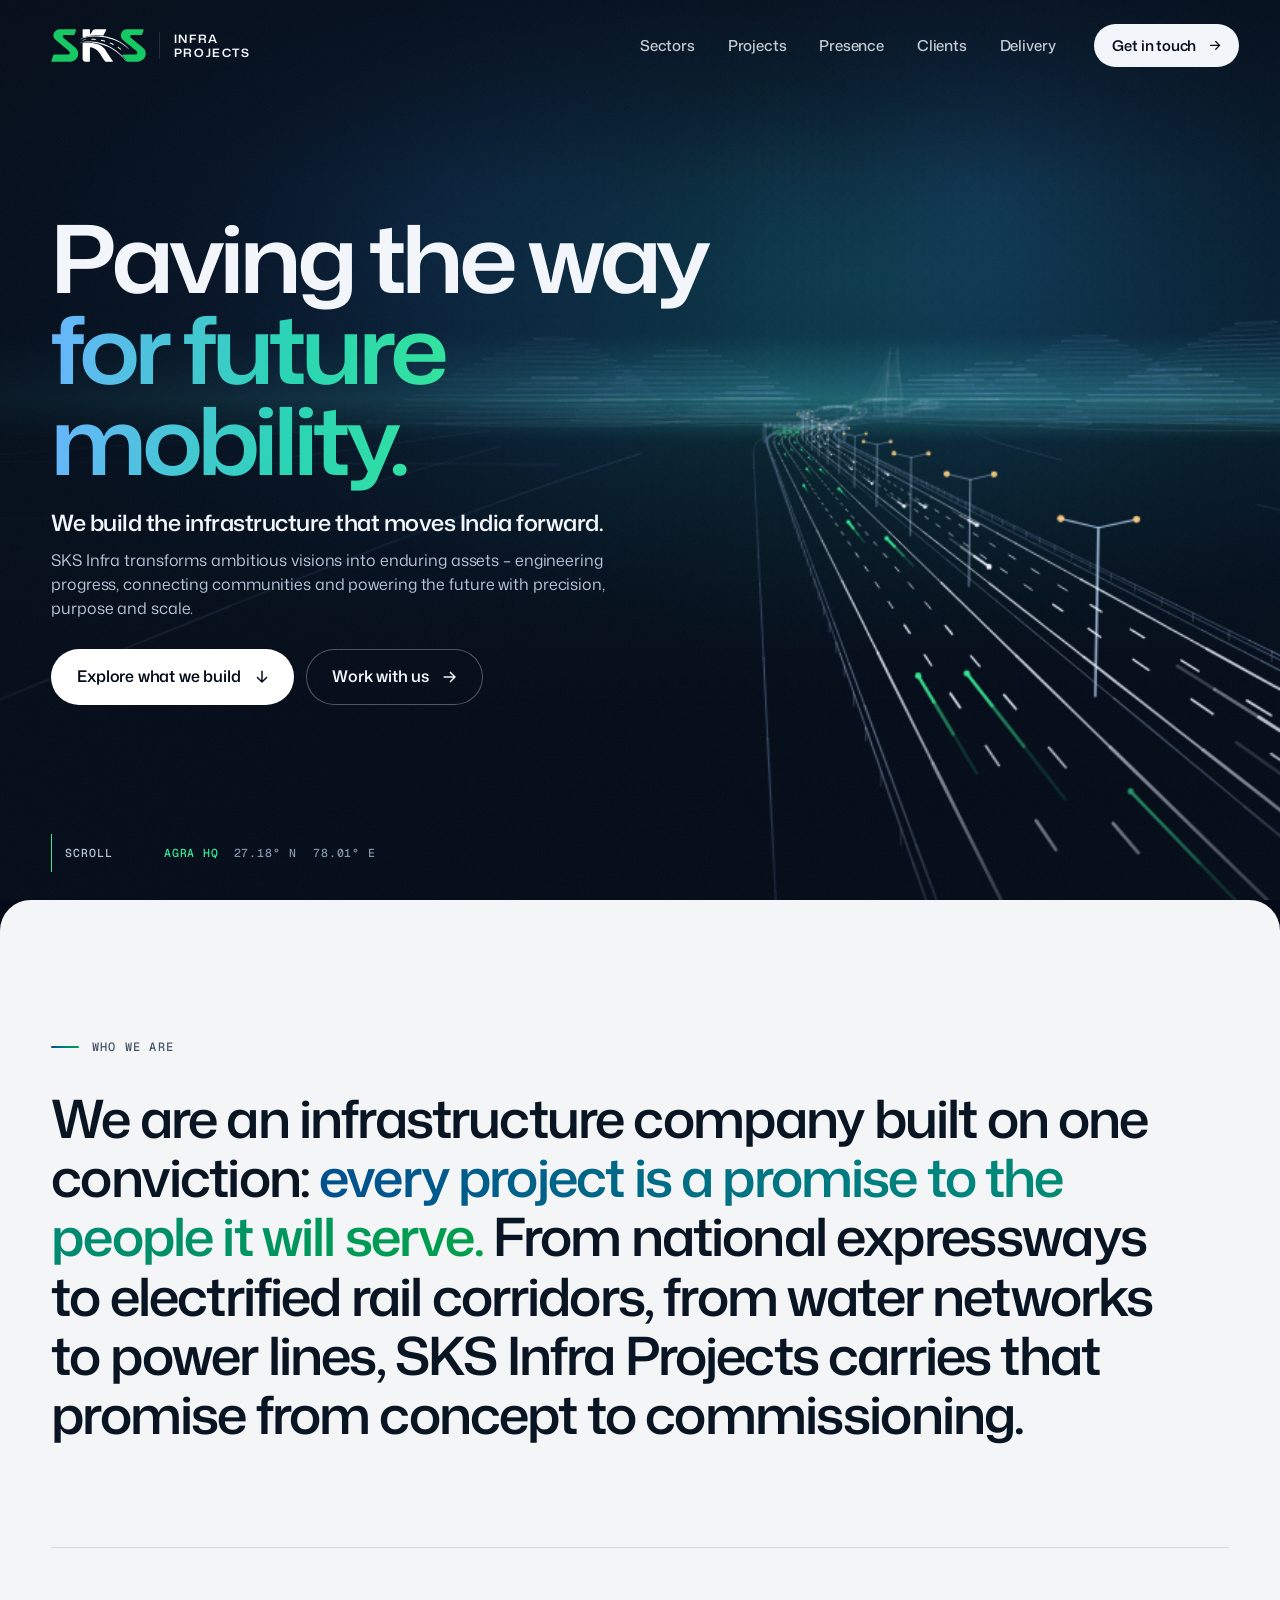
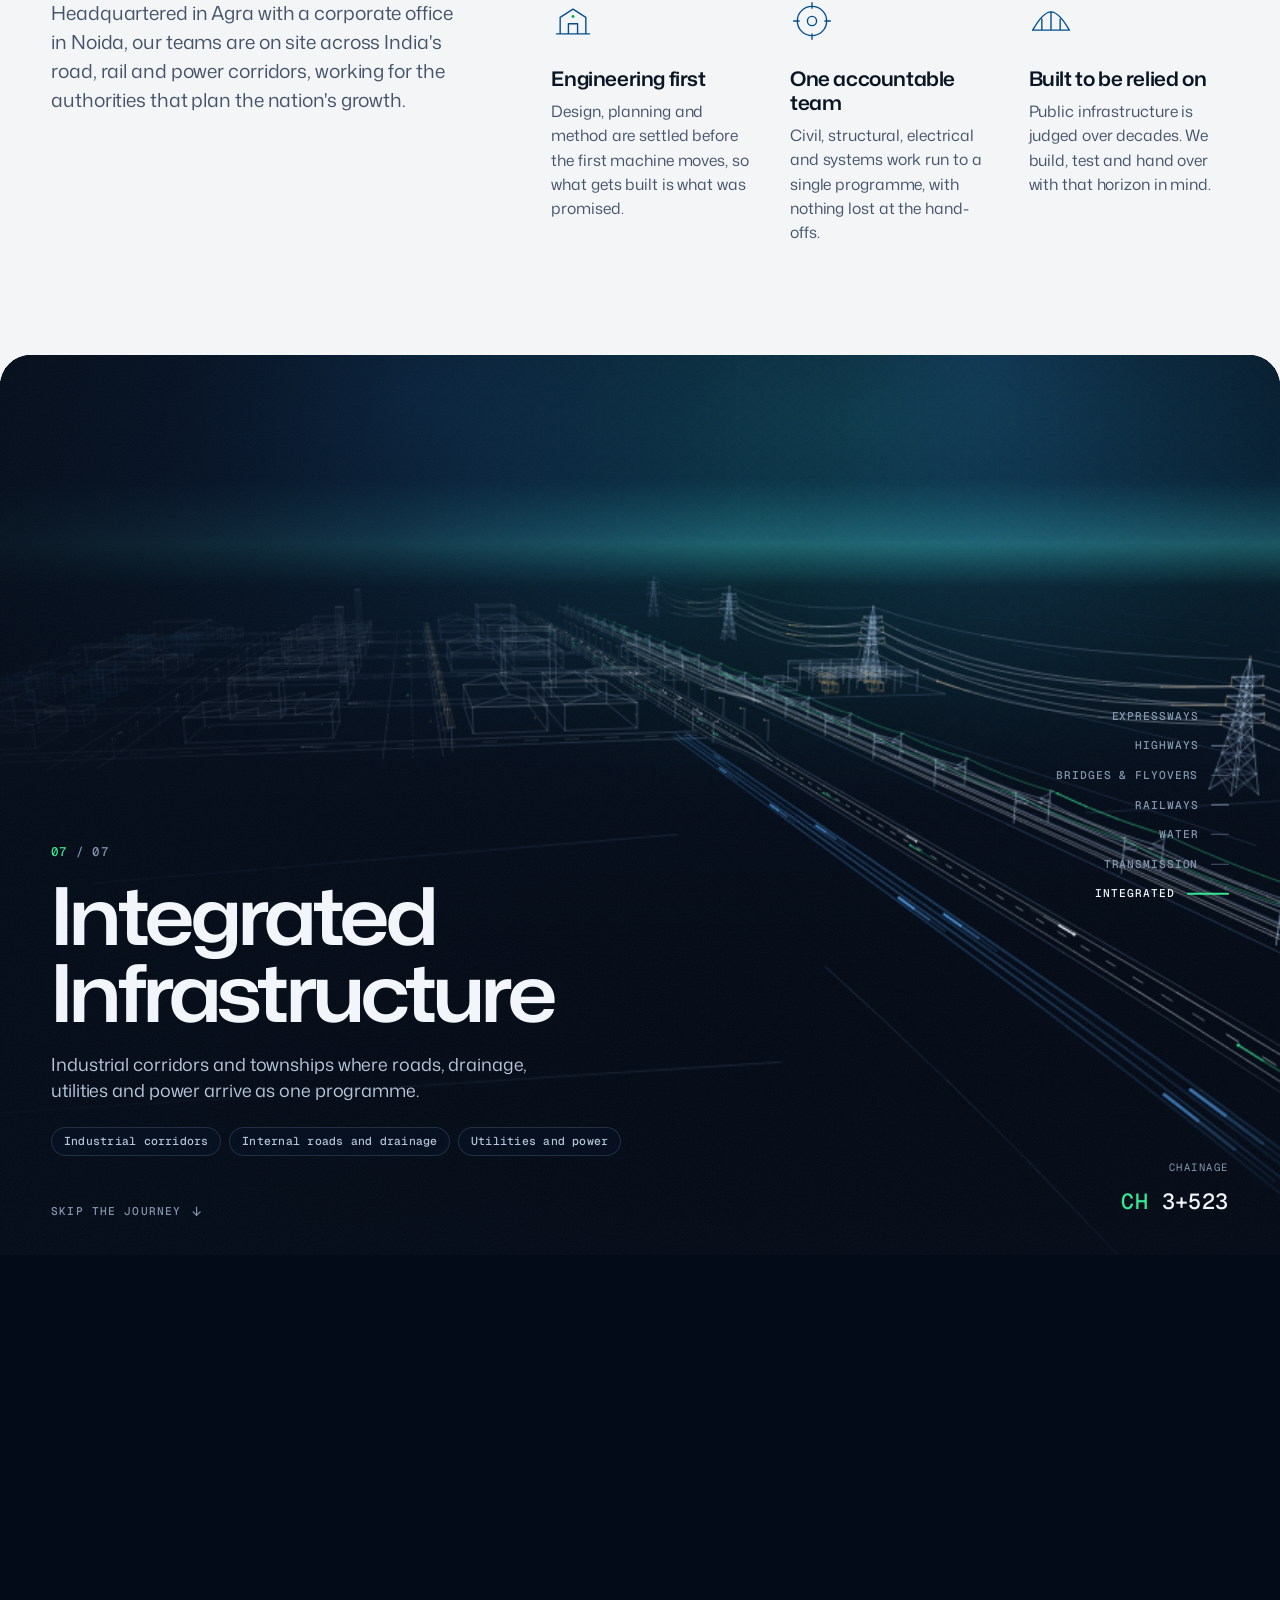
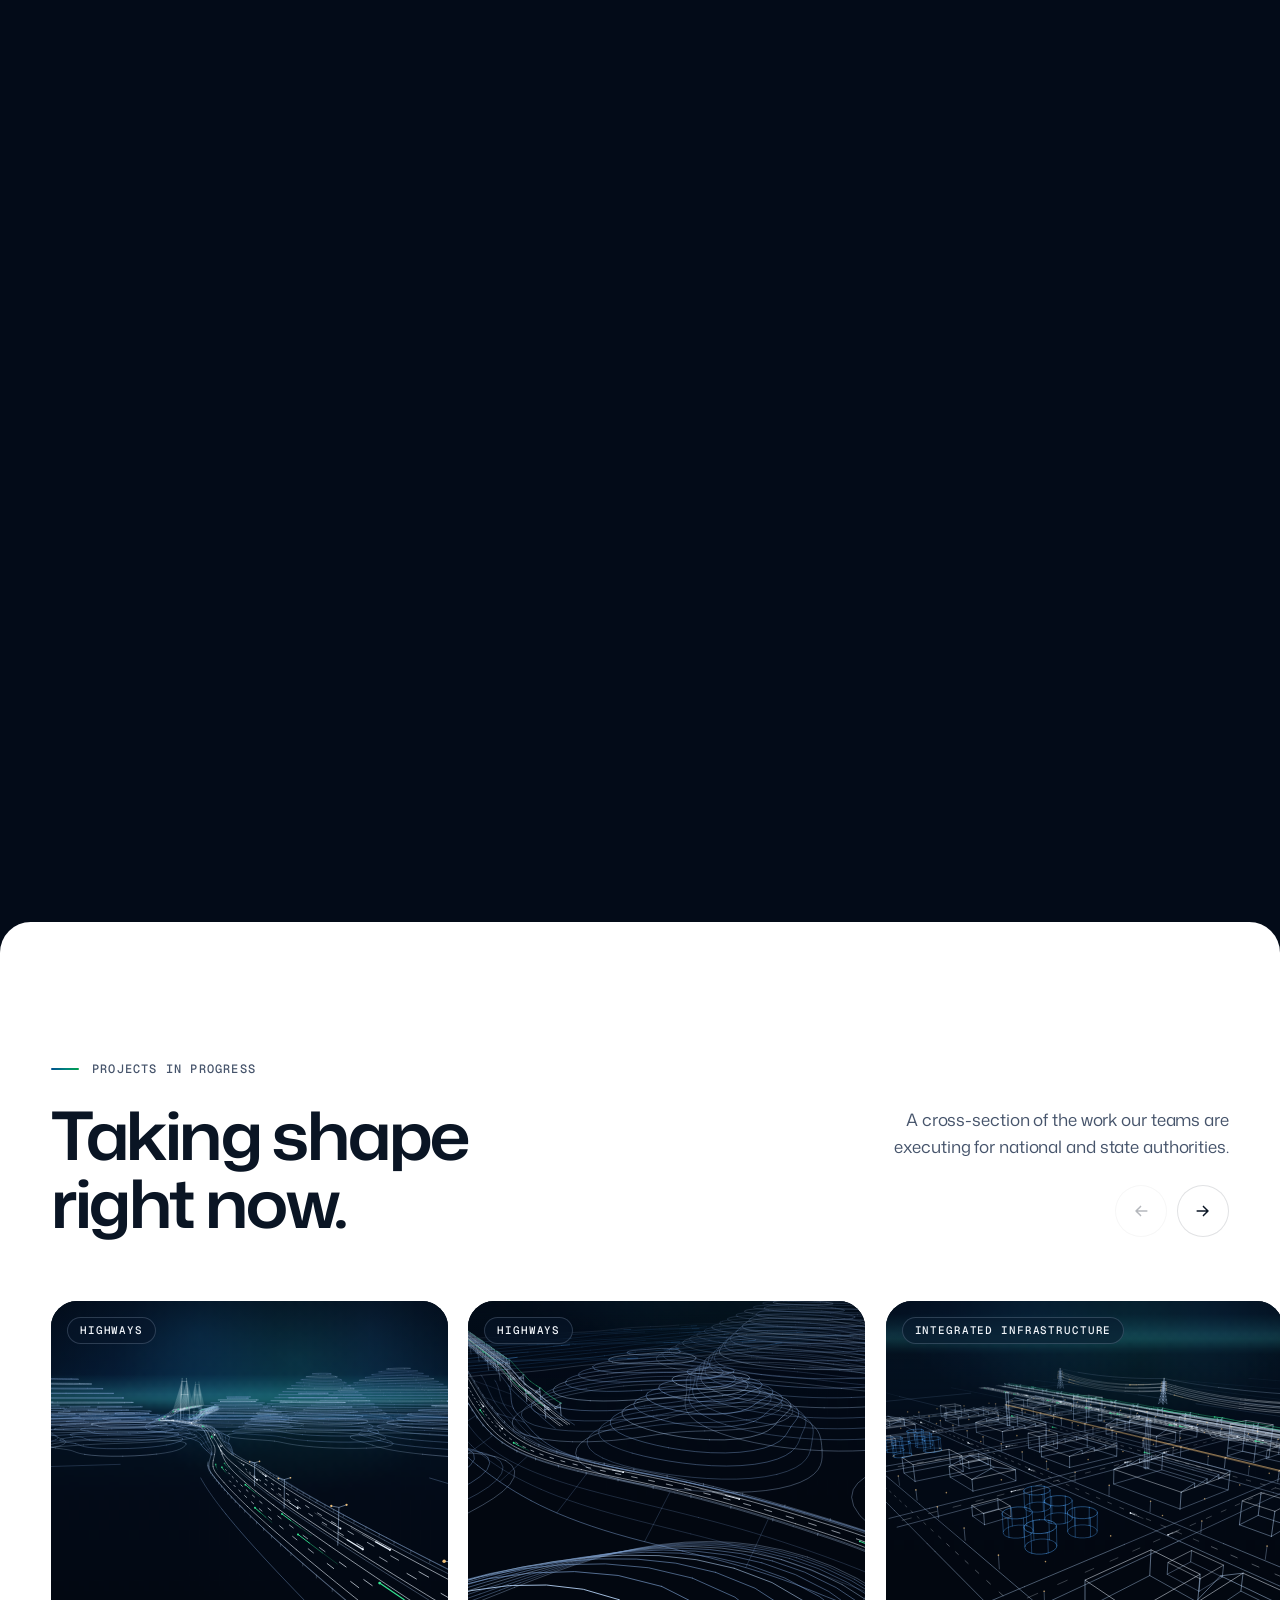
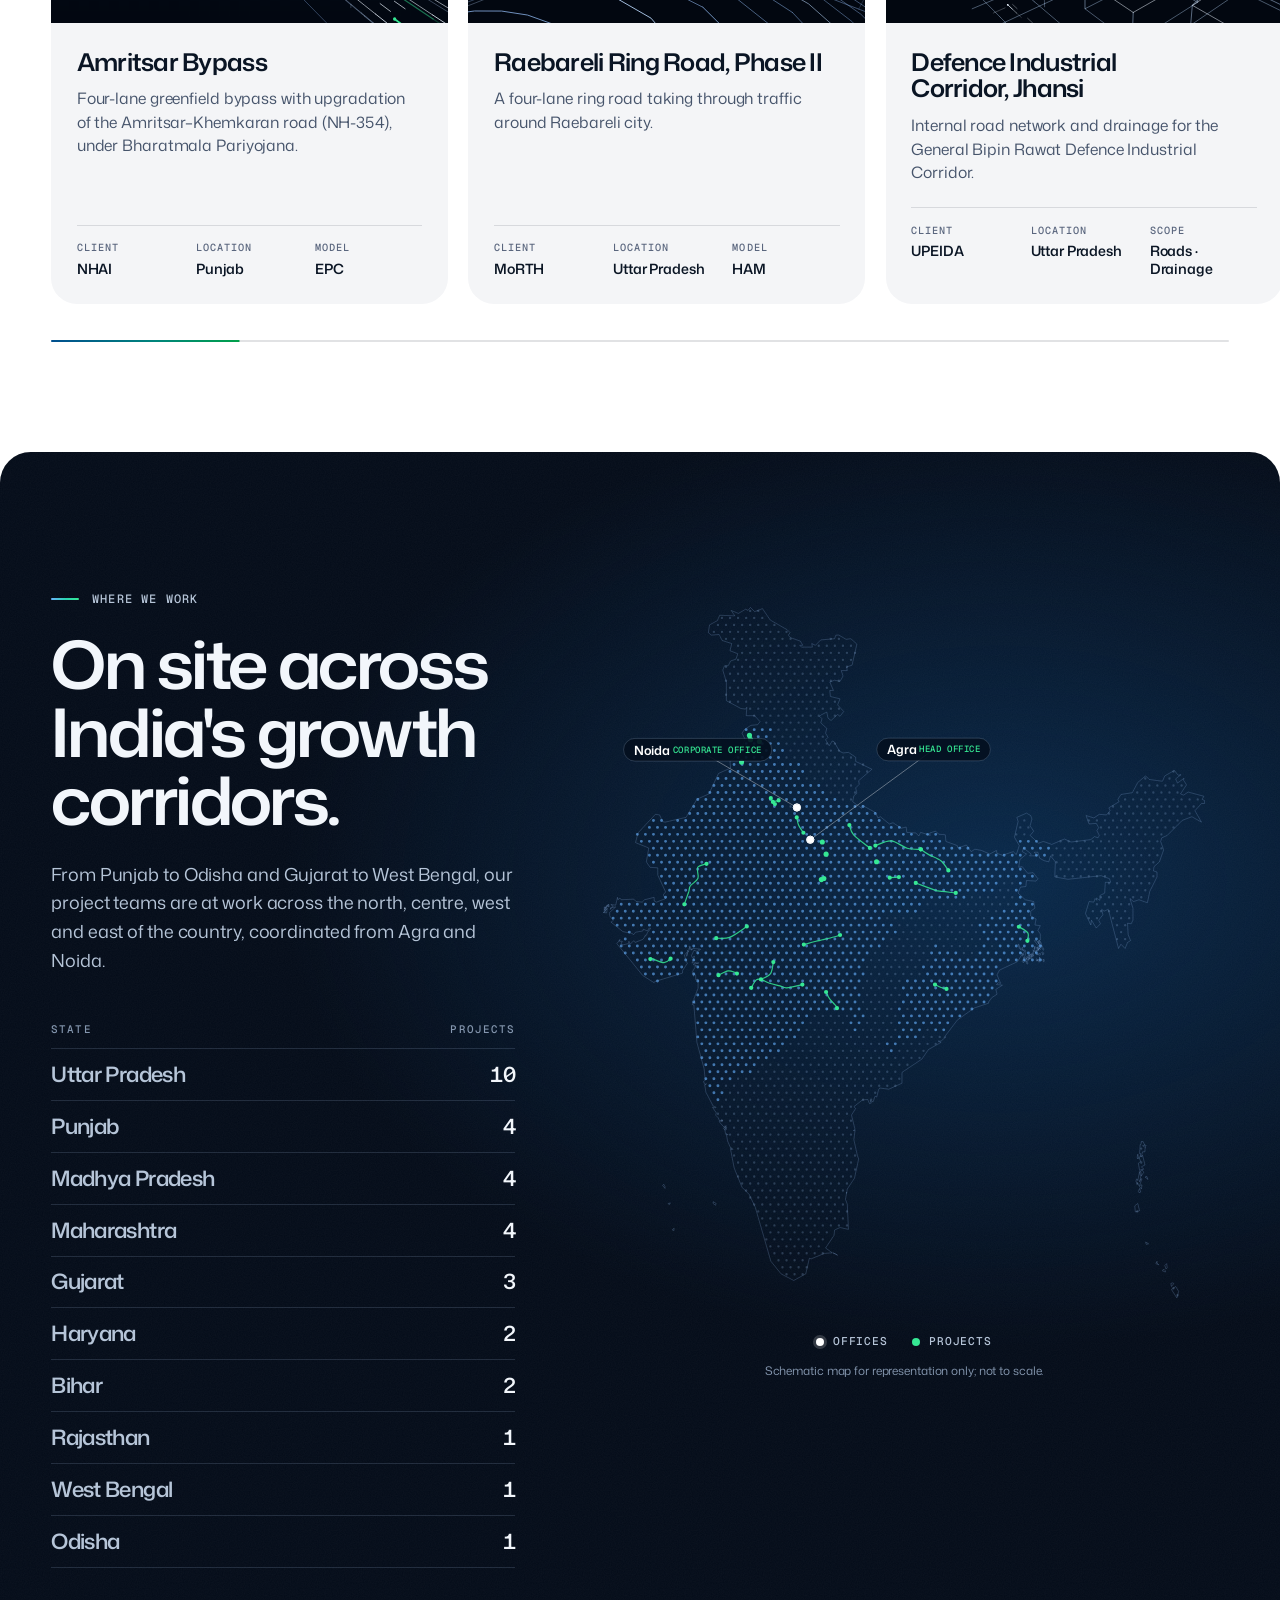
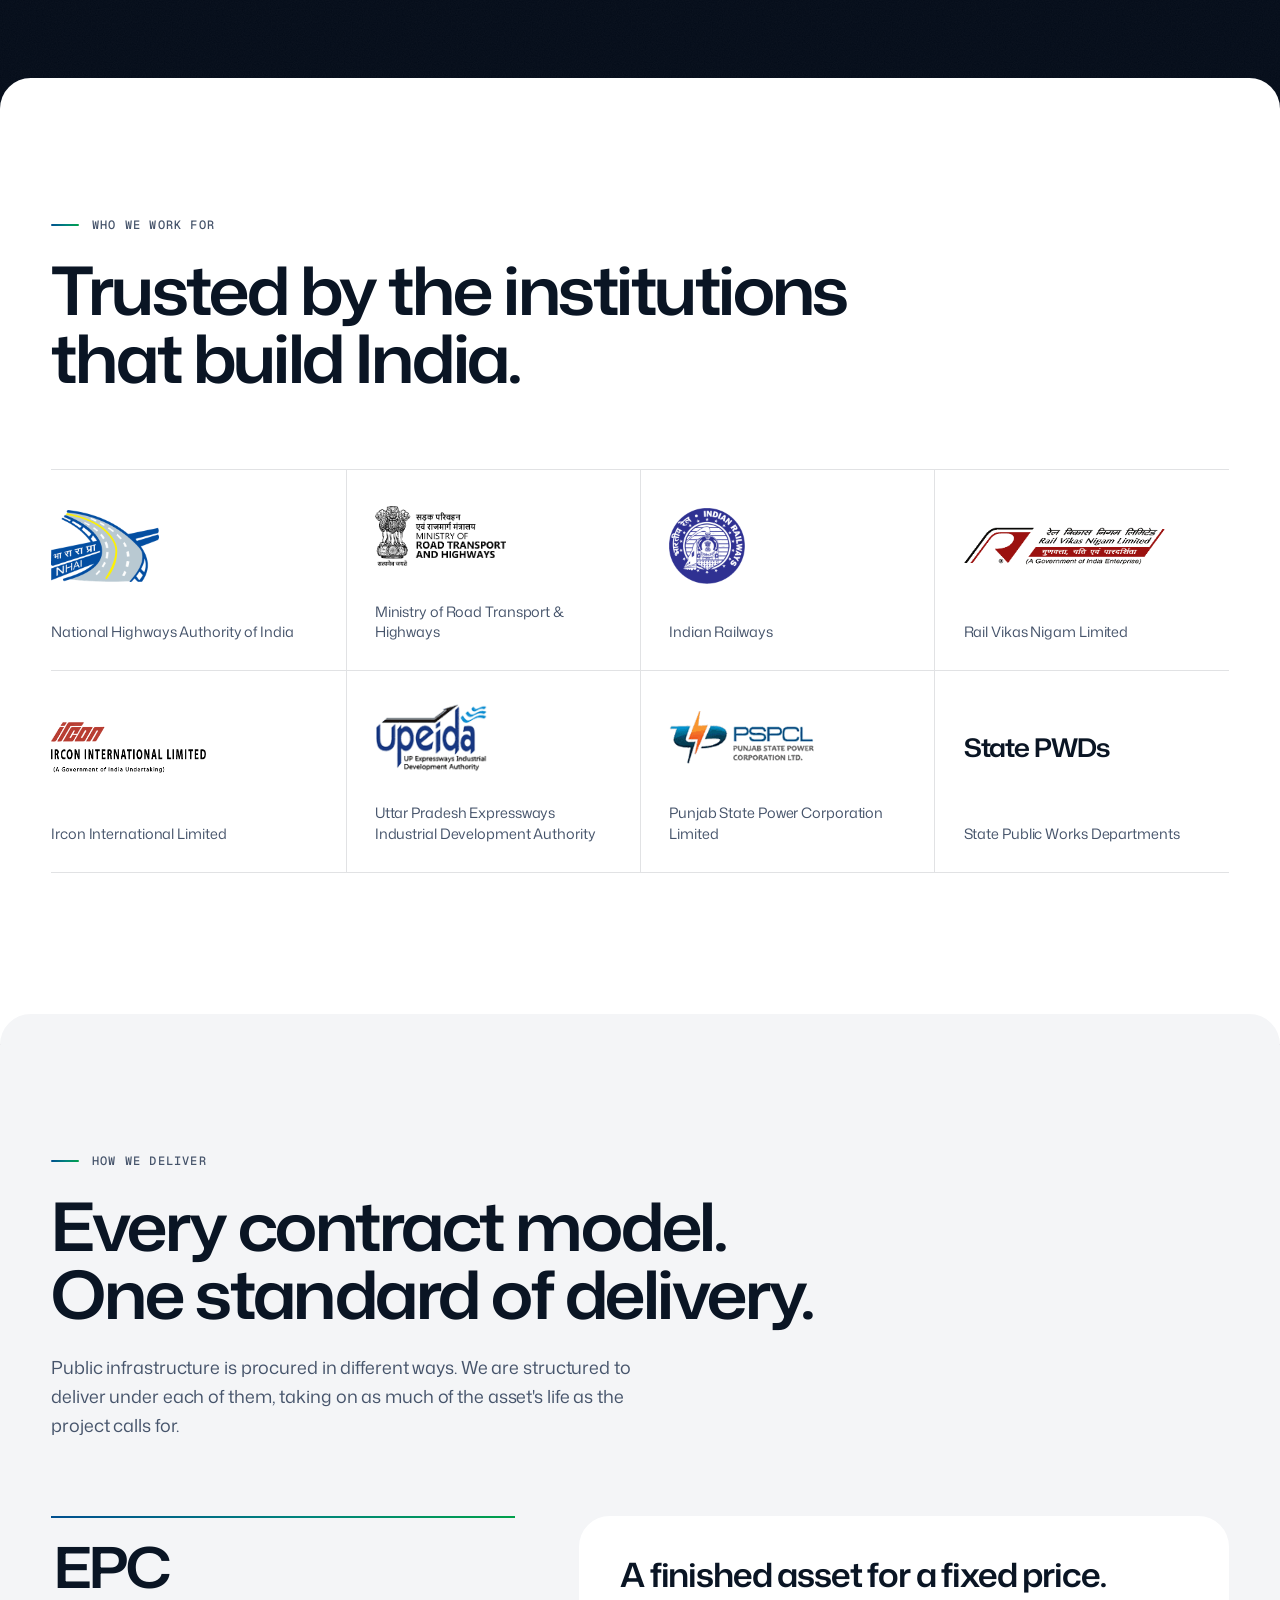
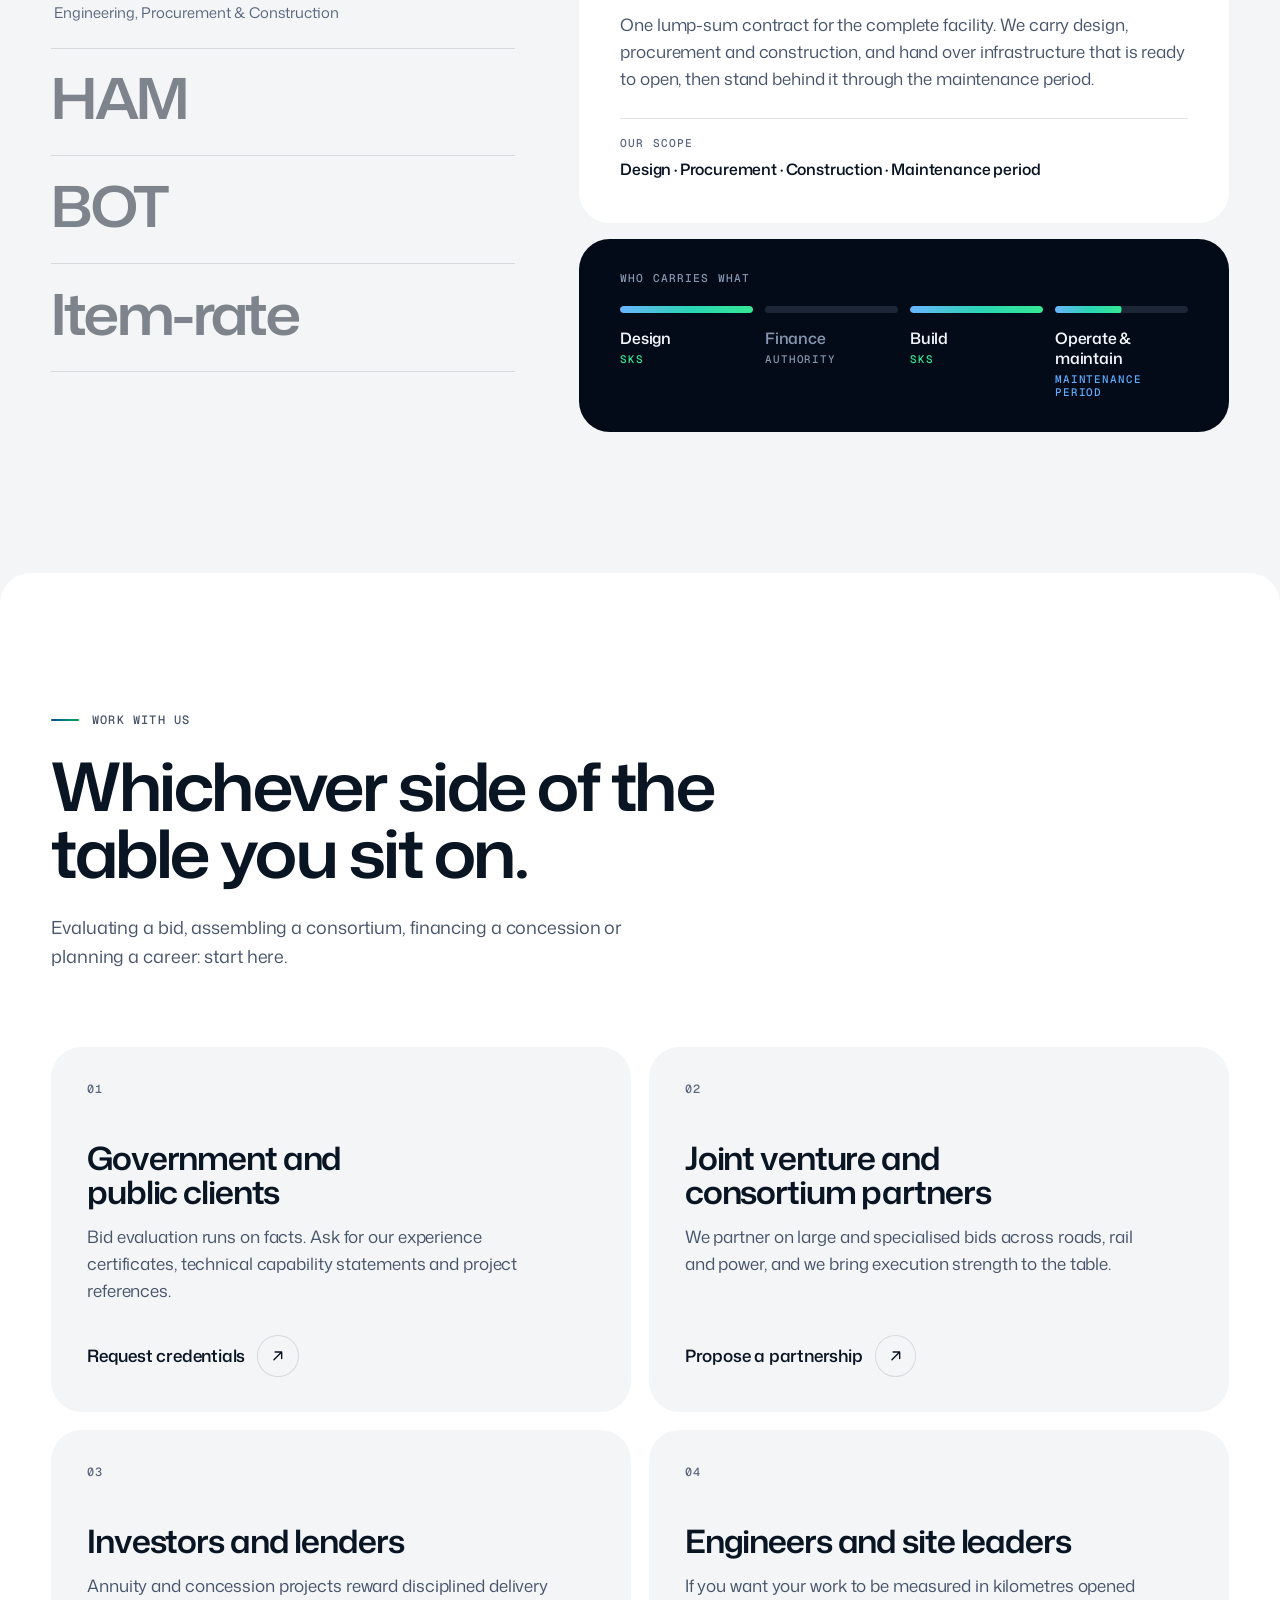
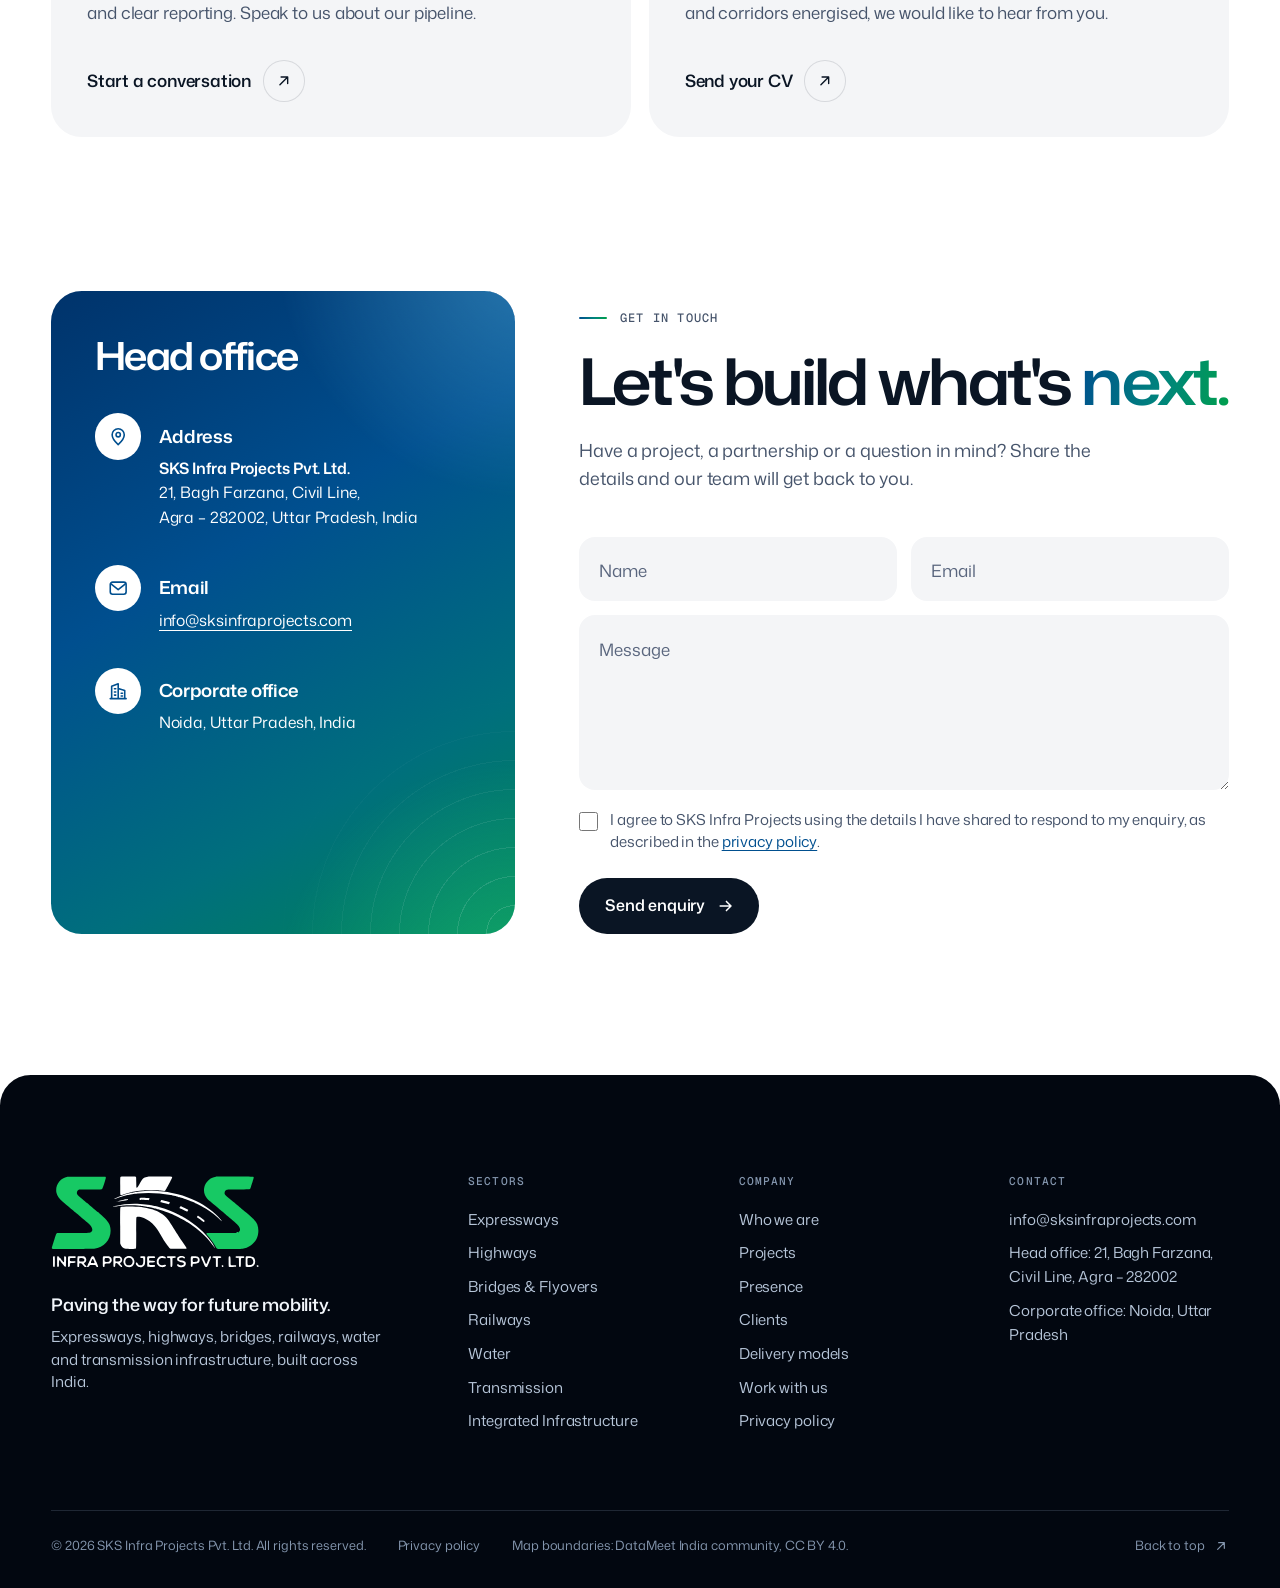
==== commit ecfd11c5: "Add the privacy policy page and link it from the footer and contact form - privacy.html: the refined" ====
--- a/index.html
+++ b/index.html
@@ -567,7 +567,7 @@
         </div>
         <div class="check">
           <input id="cf-consent" name="consent" type="checkbox" value="yes" required aria-describedby="cf-consent-err" data-error="Please tick the box so that we can reply to you.">
-          <label for="cf-consent">I agree to SKS Infra Projects using the details I have shared to respond to my enquiry.</label>
+          <label for="cf-consent">I agree to SKS Infra Projects using the details I have shared to respond to my enquiry, as described in the <a href="/privacy" target="_blank" rel="noopener">privacy policy<span class="vh"> (opens in a new tab)</span></a>.</label>
           <p class="field__error" id="cf-consent-err" hidden></p>
         </div>
         <div class="form__actions">
@@ -609,6 +609,7 @@
         <li><a href="#clients">Clients</a></li>
         <li><a href="#delivery">Delivery models</a></li>
         <li><a href="#partners">Work with us</a></li>
+        <li><a href="/privacy">Privacy policy</a></li>
       </ul>
     </nav>
     <div>
@@ -622,6 +623,7 @@
   </div>
   <div class="container footer__legal">
     <p>© 2026 SKS Infra Projects Pvt. Ltd. All rights reserved.</p>
+    <p><a href="/privacy">Privacy policy</a></p>
     <p>Map boundaries: DataMeet India community, <a href="https://creativecommons.org/licenses/by/4.0/" rel="noopener">CC BY 4.0</a>.</p>
     <a class="footer__top" href="#top">Back to top<svg><use href="#i-arrow-up"/></svg></a>
   </div>
--- a/assets/css/main.css
+++ b/assets/css/main.css
@@ -4,6 +4,7 @@
    6. Who we are   7. Corridor journey   8. Delivery models   9. Projects
    10. Presence   11. Clients   12. Work with us   13. Contact   14. Footer
    (page order: hero, who we are, sectors, projects, presence, clients, delivery, work with us, contact)
+   16. Legal pages (privacy.html), at the end of the file
    15. Motion preferences / no-JS / print
    ========================================================================== */
 
@@ -770,3 +771,87 @@
   .chapters, .chapter, .journey__ui, .journey__intro { position: static; opacity: 1; transform: none; }
   .js [data-reveal] { opacity: 1; transform: none; }
 }
+
+/* 16. Legal pages (privacy policy) ------------------------------------------ */
+/* These pages run without script, so the header simply scrolls away with the dark band it sits on. */
+.nav--static { position: absolute; }
+.nav__back { padding: 0.6rem 0.9rem; border-radius: 999px; font-size: 0.94rem; font-weight: 500; letter-spacing: -0.01em; text-decoration: none; opacity: 0.82; transition: opacity 0.3s; }
+.nav__back:hover { opacity: 1; }
+
+.legal-hero {
+  position: relative; overflow: clip; color: var(--on-dark);
+  padding: clamp(8.5rem, 17vw, 12.5rem) 0 calc(clamp(3rem, 6vw, 5rem) + var(--radius));
+  background:
+    radial-gradient(60% 90% at 86% 0%, #0b3f66 0%, rgba(11, 63, 102, 0) 64%),
+    radial-gradient(46% 70% at 4% 110%, rgba(0, 133, 86, 0.42) 0%, rgba(0, 133, 86, 0) 70%),
+    var(--navy-900);
+}
+.legal-hero .container { position: relative; z-index: 2; }
+.legal-hero h1 { margin-top: 1.5rem; font-size: clamp(2.75rem, 7.2vw, 6.25rem); font-stretch: 112%; letter-spacing: -0.046em; line-height: 0.98; }
+.legal-hero__meta { margin-top: 1.5rem; font: 500 0.76rem/1.6 var(--mono); letter-spacing: 0.08em; text-transform: uppercase; color: var(--on-dark-2); }
+
+.legal { padding: clamp(3rem, 6vw, 5.5rem) 0 calc(var(--section) + var(--radius)); background: var(--white); }
+.legal__grid { display: grid; grid-template-columns: minmax(0, 15rem) minmax(0, 46rem); justify-content: space-between; gap: 3rem clamp(2rem, 6vw, 6rem); align-items: start; }
+
+.legal__toc { position: sticky; top: 2rem; max-height: calc(100vh - 4rem); overflow-y: auto; }
+.legal__toc h2 { font: 500 0.7rem/1 var(--mono); letter-spacing: 0.1em; text-transform: uppercase; color: var(--ink-3); }
+.legal__toc ol { display: grid; gap: 0.1rem; margin-top: 1.1rem; counter-reset: toc; }
+.legal__toc li { counter-increment: toc; }
+.legal__toc a { display: grid; grid-template-columns: 1.9rem minmax(0, 1fr); padding: 0.38rem 0; font-size: 0.92rem; line-height: 1.35; color: var(--ink-2); text-decoration: none; transition: color 0.25s; }
+.legal__toc a::before { content: counter(toc, decimal-leading-zero); font: 500 0.7rem/1.75 var(--mono); color: var(--ink-3); }
+.legal__toc a:hover { color: var(--blue); }
+
+.legal__body { font-size: 1.0625rem; line-height: 1.7; color: var(--ink-2); text-wrap: pretty; }
+.legal__body section { padding-top: clamp(2.5rem, 4.5vw, 3.5rem); scroll-margin-top: 1rem; }
+.legal__body h2 { display: grid; grid-template-columns: 2.4rem minmax(0, 1fr); align-items: baseline; font-size: clamp(1.45rem, 2.3vw, 1.9rem); font-stretch: 106%; letter-spacing: -0.03em; line-height: 1.15; color: var(--ink); }
+.legal__body h2 span { font: 500 0.74rem/1 var(--mono); letter-spacing: 0.06em; color: var(--blue); }
+.legal__body section > p, .legal__body section > ul, .legal__body section > address { margin-top: 1.05rem; margin-left: 2.4rem; }
+.legal__body ul { display: grid; gap: 0.65rem; }
+.legal__body li { position: relative; padding-left: 1.35rem; }
+.legal__body li::before { content: ""; position: absolute; left: 0.1rem; top: 0.68em; width: 0.42rem; height: 0.42rem; border-radius: 50%; background: var(--grad-ink); }
+.legal__body strong { font-weight: 600; color: var(--ink); }
+.legal__body a { color: var(--blue); text-decoration: underline; text-decoration-thickness: 1px; text-underline-offset: 0.2em; }
+.legal__body a:hover { text-decoration-thickness: 2px; }
+
+.legal__summary { padding: clamp(1.5rem, 3vw, 2.25rem); border-radius: calc(var(--radius) * 0.75); background: var(--paper); }
+.legal__summary h2 { display: block; font: 500 0.72rem/1 var(--mono); letter-spacing: 0.1em; text-transform: uppercase; color: var(--ink-2); }
+.legal__summary ul { margin-top: 1.1rem; }
+.legal__summary p { margin-top: 1.1rem; font-size: 0.92rem; color: var(--ink-3); }
+
+.legal__card { display: block; padding: 1.25rem 1.5rem; border-radius: 1rem; background: var(--paper); font-style: normal; line-height: 1.65; overflow-wrap: anywhere; }
+.legal__card strong { display: block; margin-bottom: 0.15rem; }
+.legal__todo { padding: 0.1rem 0.45rem; border-radius: 0.3rem; background: #ffe2a8; color: #5a3d00; }
+
+.check label a { color: var(--blue); text-underline-offset: 0.18em; }
+
+@media (max-width: 60rem) {
+  .legal__grid { grid-template-columns: minmax(0, 1fr); gap: 0; }
+  .legal__toc { position: static; max-height: none; overflow: visible; margin-bottom: clamp(2rem, 5vw, 3rem); padding: 1.4rem 1.5rem 1.2rem; border-radius: 1rem; box-shadow: inset 0 0 0 1px var(--rule); }
+  .legal__toc a { padding: 0.5rem 0; }
+  .legal__toc ol { grid-template-columns: repeat(2, minmax(0, 1fr)); column-gap: 1.5rem; }
+}
+@media (max-width: 44rem) {
+  .legal__toc ol { grid-template-columns: minmax(0, 1fr); }
+  .legal__body h2 { grid-template-columns: 2rem minmax(0, 1fr); }
+  .legal__body section > p, .legal__body section > ul, .legal__body section > address { margin-left: 0; }
+}
+/* Printed or saved as a PDF, the policy is a plain document: title, date, text. */
+@media print {
+  @page { margin: 18mm 16mm; }
+  .legal-page .footer, .legal__toc, .skip { display: none !important; }
+  .legal-page .container { width: auto; max-width: none; padding: 0; }
+  .legal-hero { padding: 0 0 1.25rem; background: none !important; color: #000 !important; }
+  .legal-hero h1 { margin-top: 0.6rem; font-size: 26pt; }
+  .legal-hero .eyebrow, .legal-hero__meta { color: #000 !important; }
+  .legal { margin: 0; padding: 0; border-radius: 0; }
+  .legal__grid { display: block; }
+  .legal__body { font-size: 10.5pt; line-height: 1.55; color: #000; }
+  .legal__body section { padding-top: 1.4rem; }
+  .legal__body h2 { font-size: 14pt; break-after: avoid; }
+  .legal__summary h2 { font-size: 8pt; }
+  .legal__body li, .legal__card, .legal__summary { break-inside: avoid; }
+  .legal__body li::before { content: "\2022"; top: 0; left: 0.15rem; width: auto; height: auto; background: none; color: #000; }
+  .legal-hero .eyebrow i { display: none; }
+  .legal__summary, .legal__card { border: 1px solid #999; background: none; }
+  .legal__todo { background: none; color: #000; padding: 0; }
+}
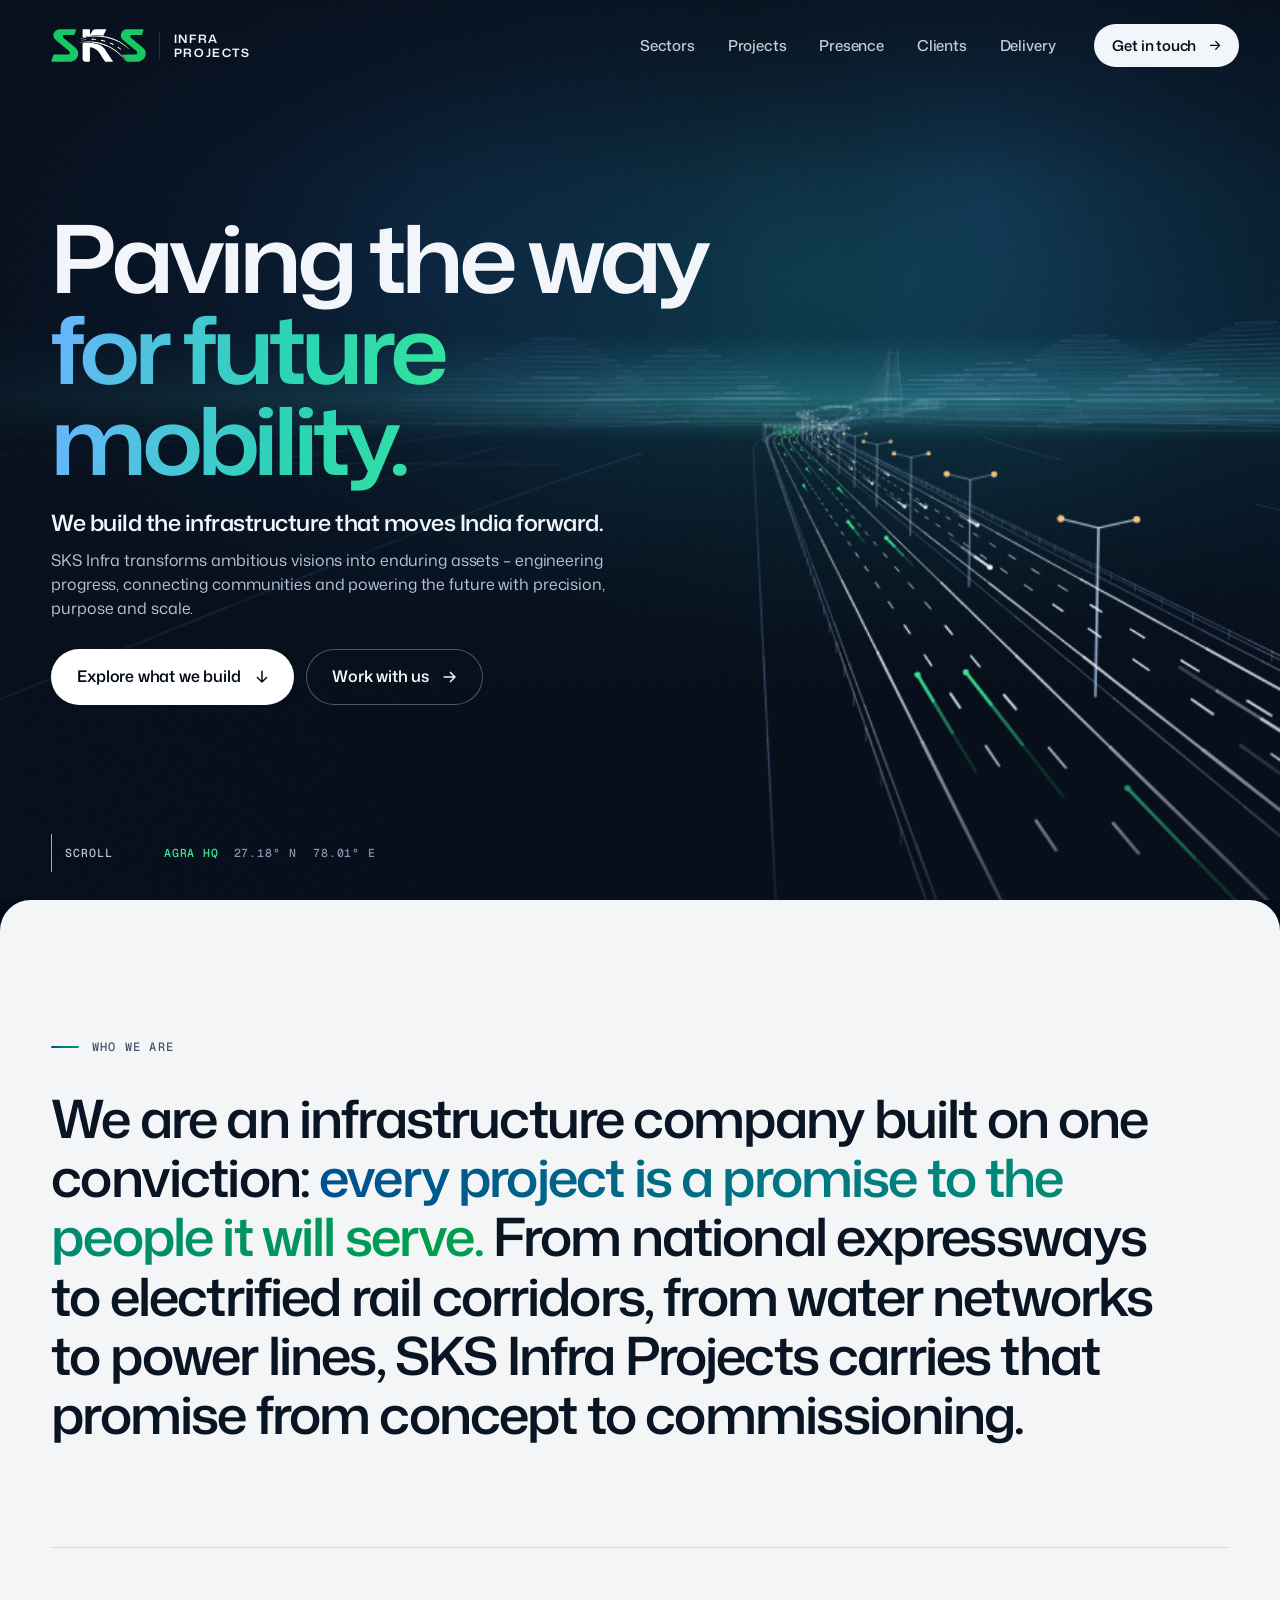
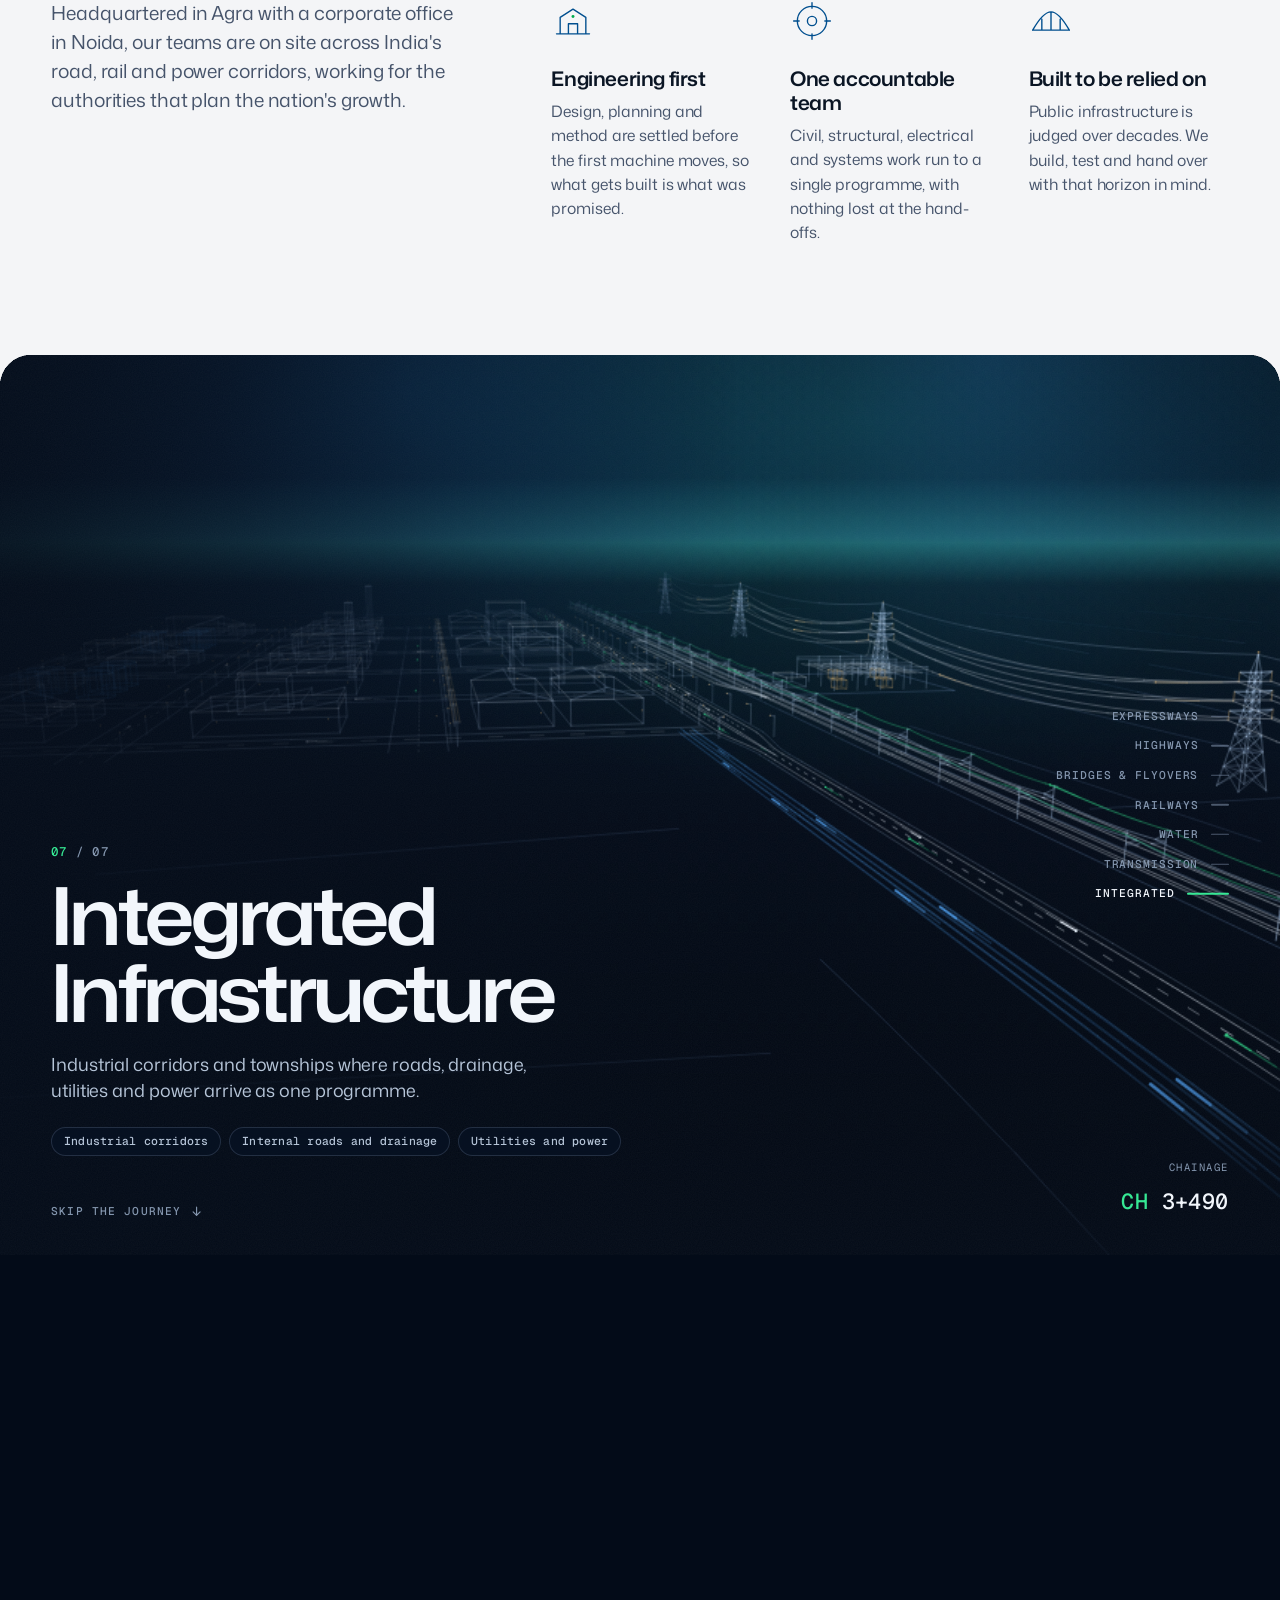
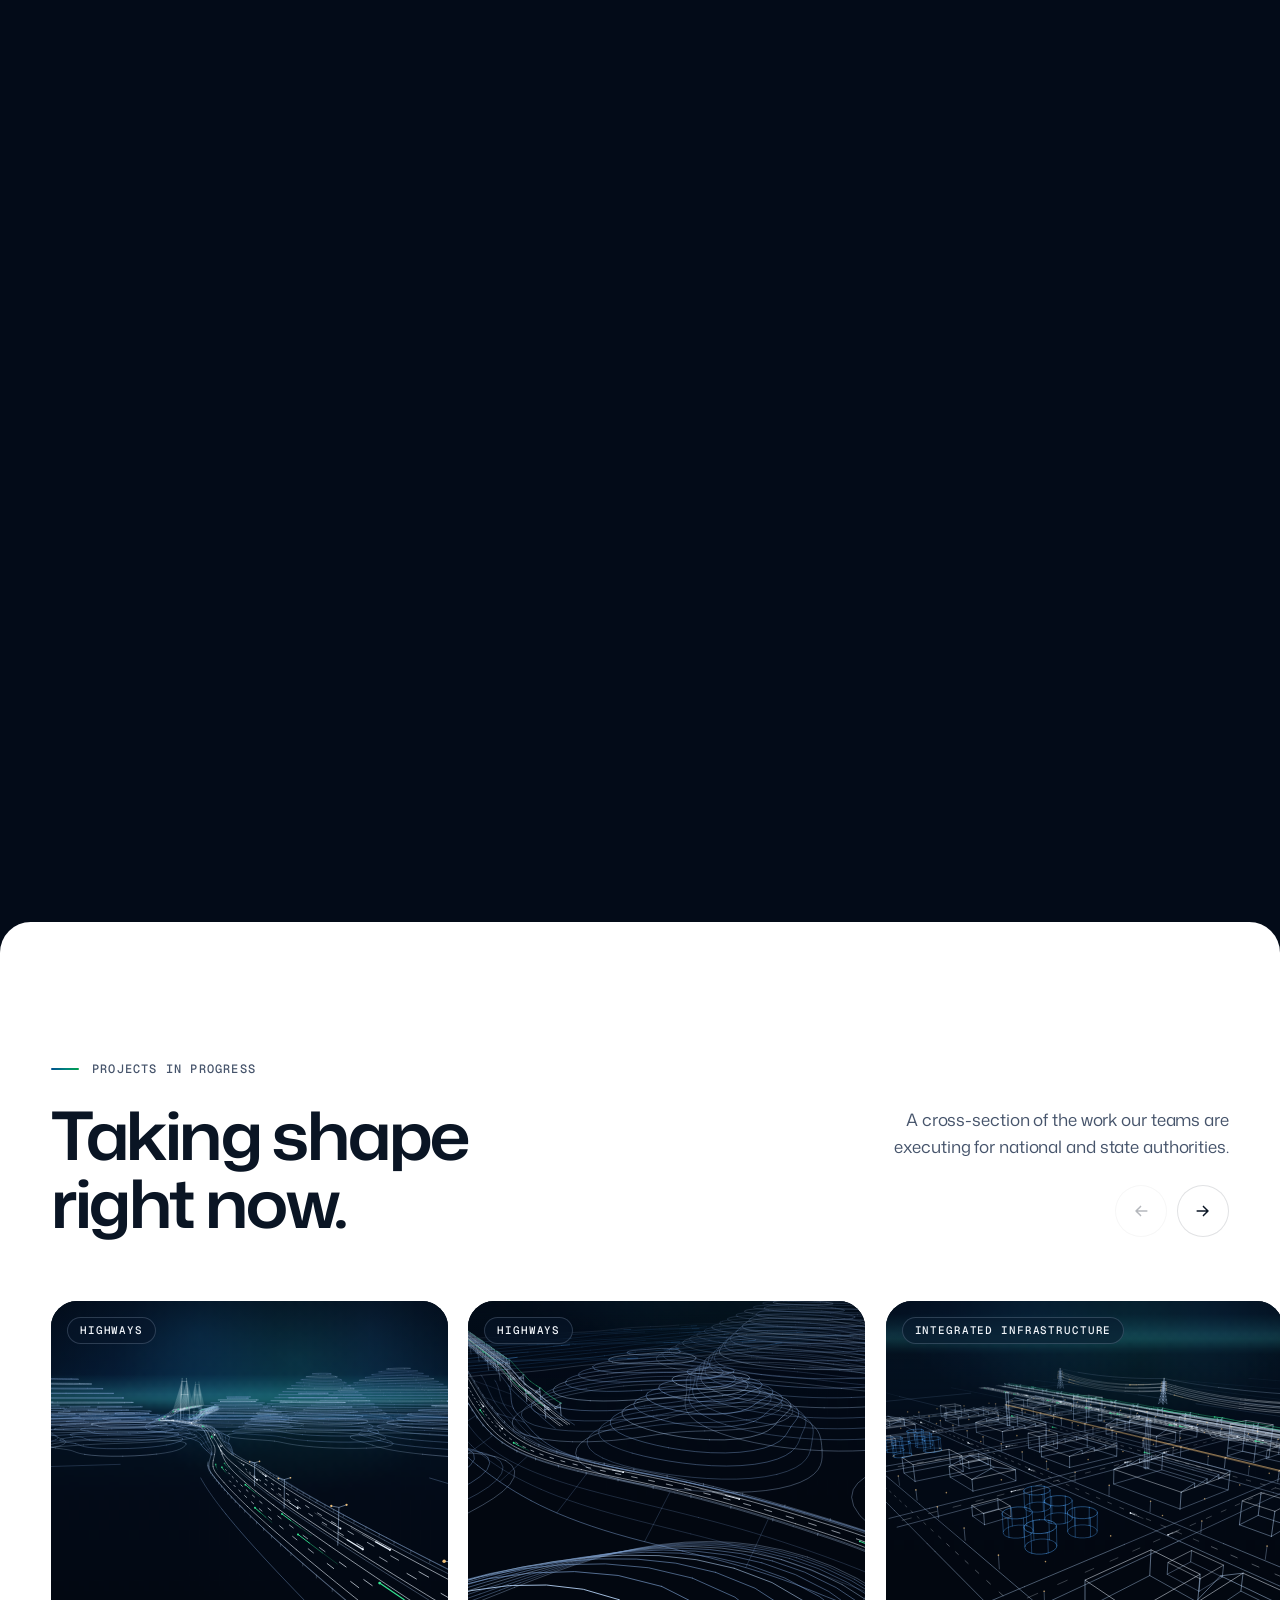
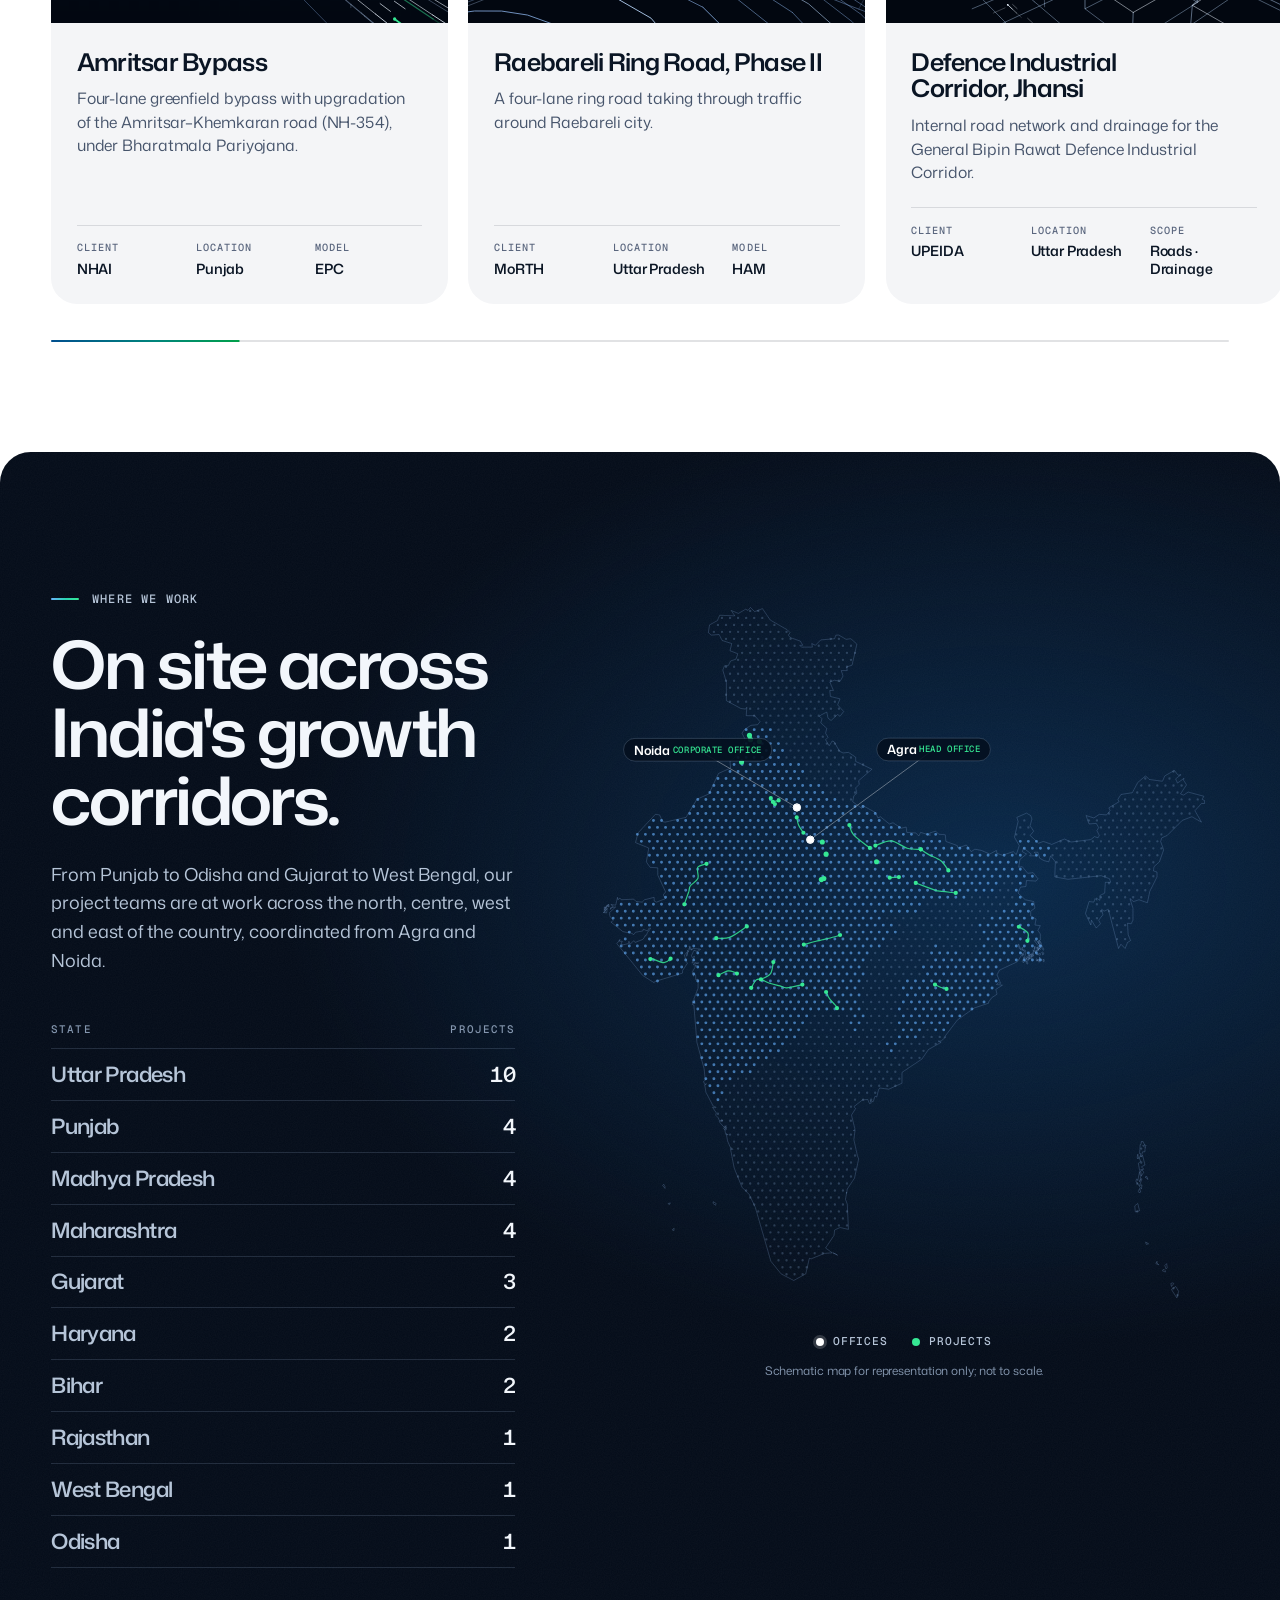
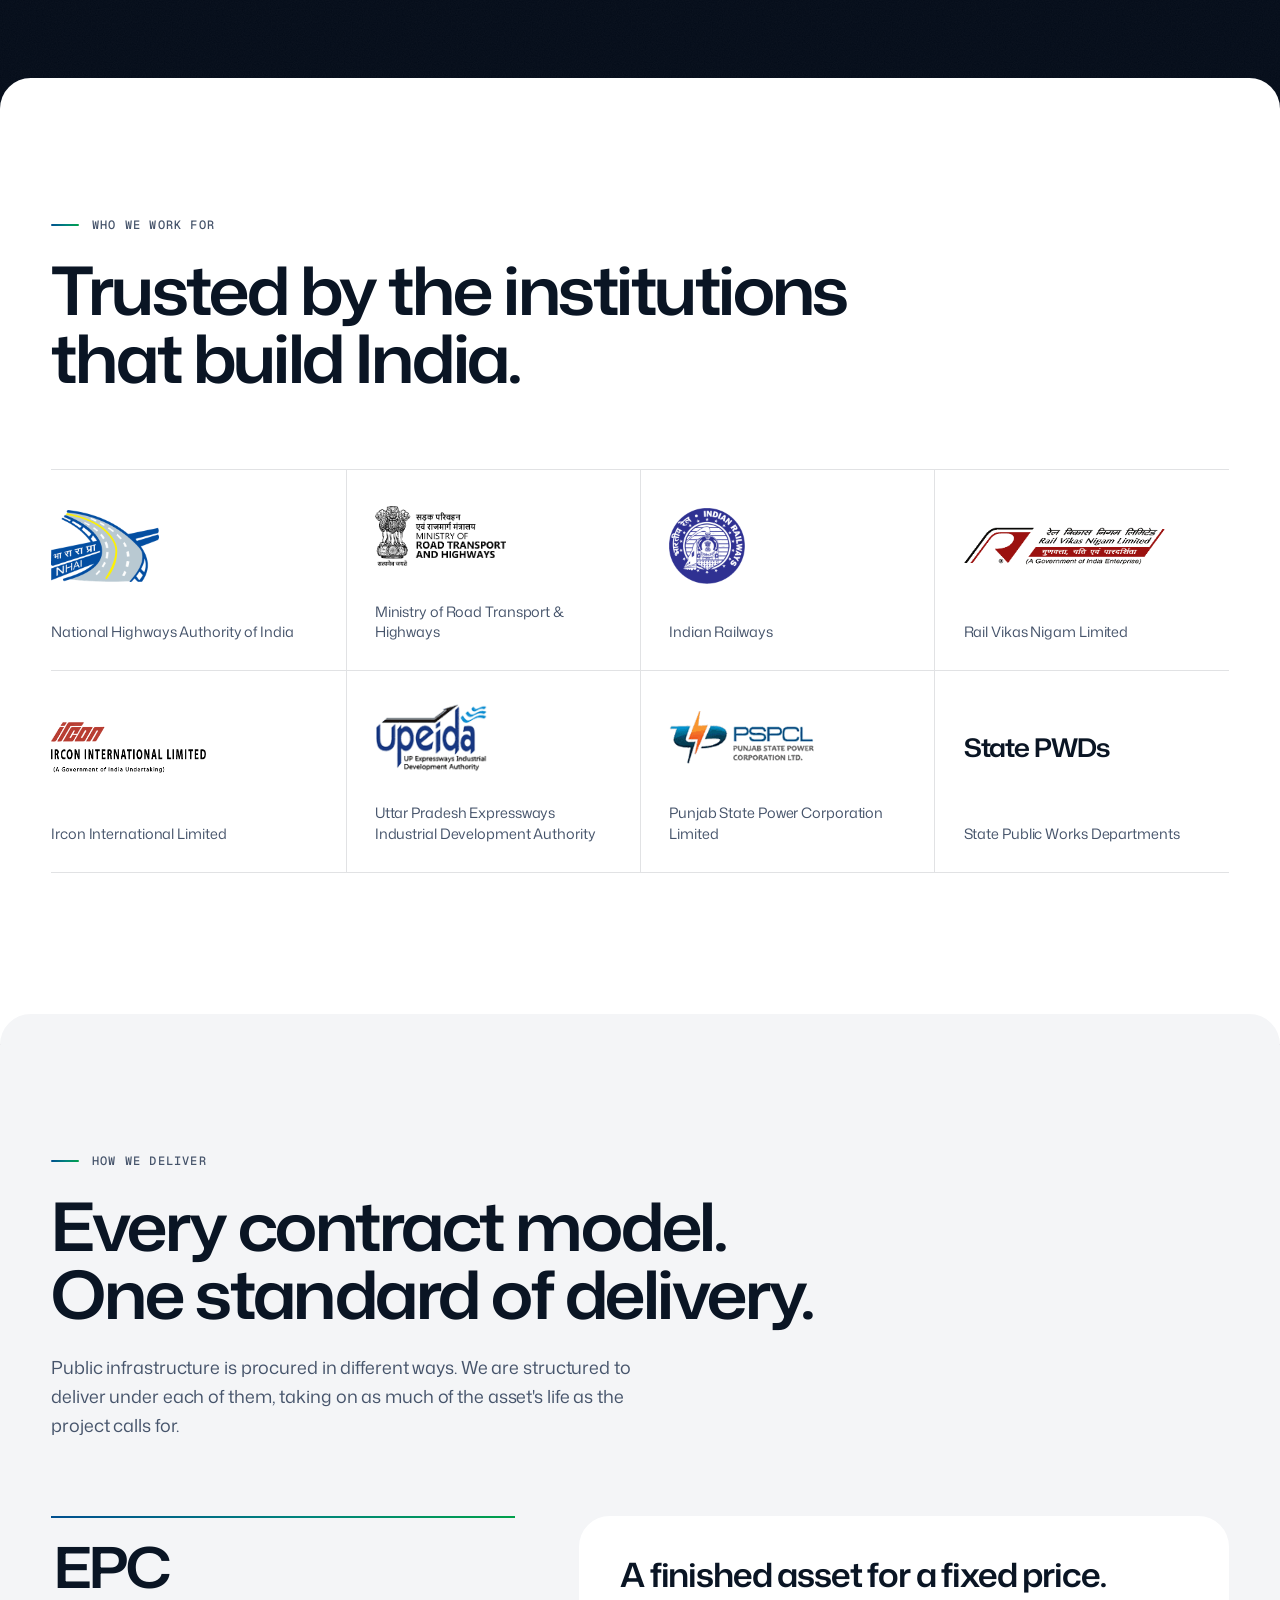
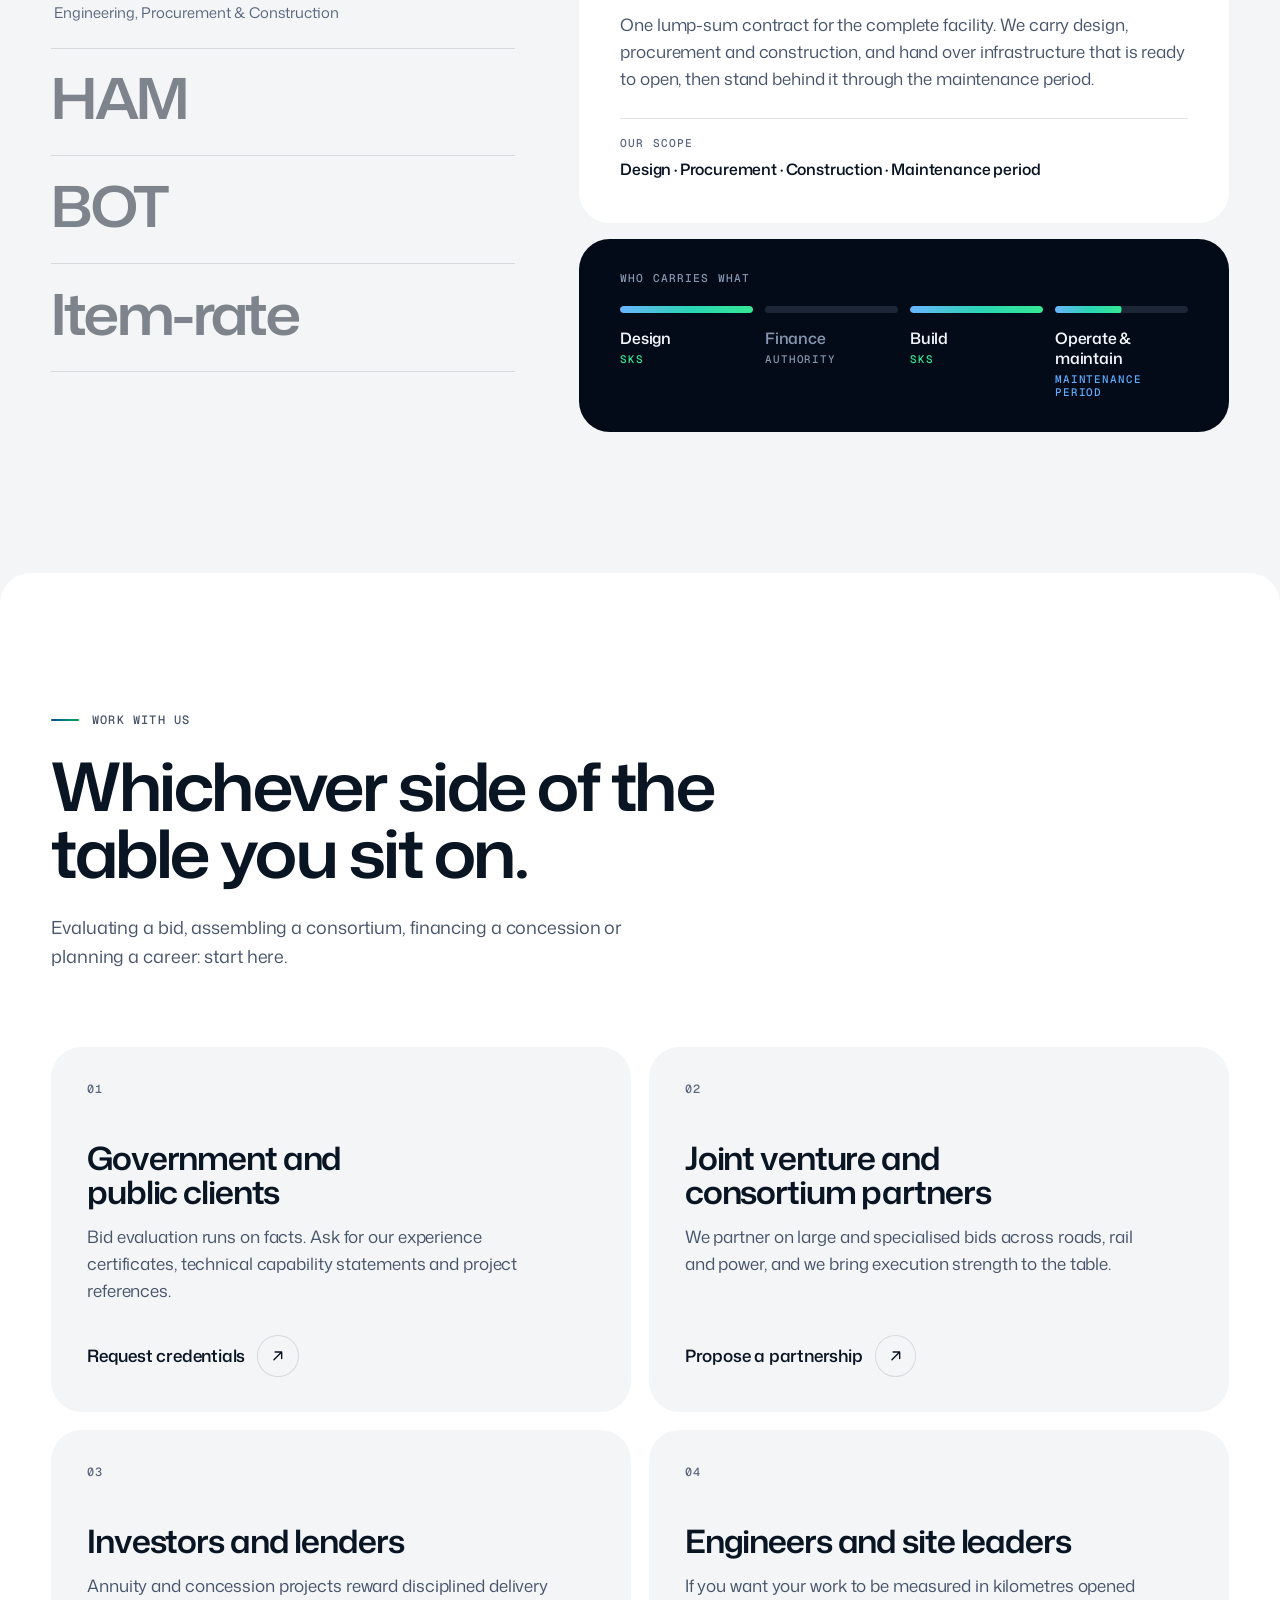
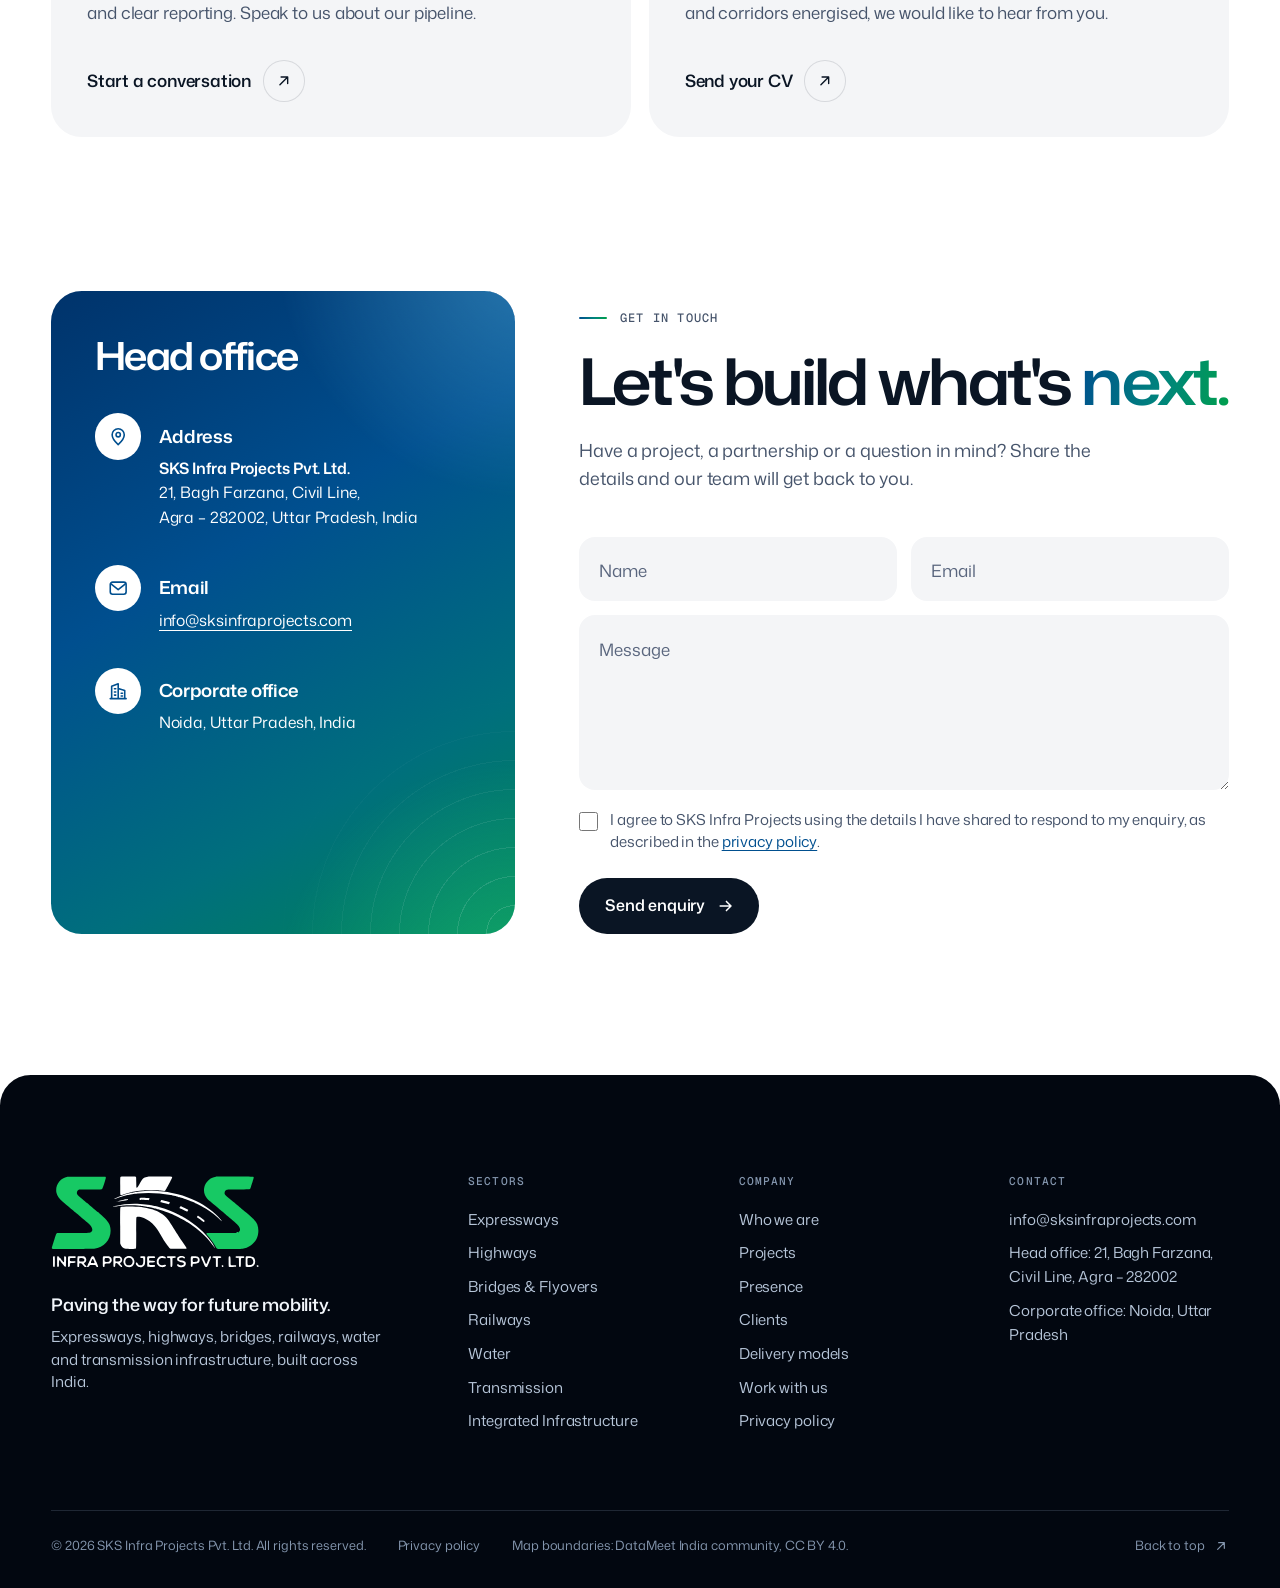
==== commit bd0799dc: "Load the stylesheet from a versioned address The privacy page went live and was shown almost unstyle" ====
--- a/index.html
+++ b/index.html
@@ -28,7 +28,8 @@
 <link rel="manifest" href="site.webmanifest">
 
 <link rel="preload" href="assets/fonts/mona-sans-latin-var.woff2" as="font" type="font/woff2" crossorigin>
-<link rel="stylesheet" href="assets/css/main.css">
+<!-- Whenever main.css changes, change the date after ?v= here and in the other page (see README, "After changing the stylesheet"). -->
+<link rel="stylesheet" href="assets/css/main.css?v=2026-11-20">
 <link rel="modulepreload" href="assets/js/main.js">
 <link rel="modulepreload" href="assets/js/world.js">
 <link rel="modulepreload" href="assets/js/renderer.js">
--- a/assets/css/main.css
+++ b/assets/css/main.css
@@ -789,6 +789,7 @@
 .legal-hero .container { position: relative; z-index: 2; }
 .legal-hero h1 { margin-top: 1.5rem; font-size: clamp(2.75rem, 7.2vw, 6.25rem); font-stretch: 112%; letter-spacing: -0.046em; line-height: 0.98; }
 .legal-hero__meta { margin-top: 1.5rem; font: 500 0.76rem/1.6 var(--mono); letter-spacing: 0.08em; text-transform: uppercase; color: var(--on-dark-2); }
+.legal-hero__meta span { white-space: nowrap; }
 
 .legal { padding: clamp(3rem, 6vw, 5.5rem) 0 calc(var(--section) + var(--radius)); background: var(--white); }
 .legal__grid { display: grid; grid-template-columns: minmax(0, 15rem) minmax(0, 46rem); justify-content: space-between; gap: 3rem clamp(2rem, 6vw, 6rem); align-items: start; }
@@ -820,7 +821,6 @@
 
 .legal__card { display: block; padding: 1.25rem 1.5rem; border-radius: 1rem; background: var(--paper); font-style: normal; line-height: 1.65; overflow-wrap: anywhere; }
 .legal__card strong { display: block; margin-bottom: 0.15rem; }
-.legal__todo { padding: 0.1rem 0.45rem; border-radius: 0.3rem; background: #ffe2a8; color: #5a3d00; }
 
 .check label a { color: var(--blue); text-underline-offset: 0.18em; }
 
@@ -831,6 +831,8 @@
   .legal__toc ol { grid-template-columns: repeat(2, minmax(0, 1fr)); column-gap: 1.5rem; }
 }
 @media (max-width: 44rem) {
+  .legal-hero__meta span { display: block; }
+  .legal-hero__meta .legal-hero__dot { display: none; }
   .legal__toc ol { grid-template-columns: minmax(0, 1fr); }
   .legal__body h2 { grid-template-columns: 2rem minmax(0, 1fr); }
   .legal__body section > p, .legal__body section > ul, .legal__body section > address { margin-left: 0; }
@@ -853,5 +855,4 @@
   .legal__body li::before { content: "\2022"; top: 0; left: 0.15rem; width: auto; height: auto; background: none; color: #000; }
   .legal-hero .eyebrow i { display: none; }
   .legal__summary, .legal__card { border: 1px solid #999; background: none; }
-  .legal__todo { background: none; color: #000; padding: 0; }
-}
+}
